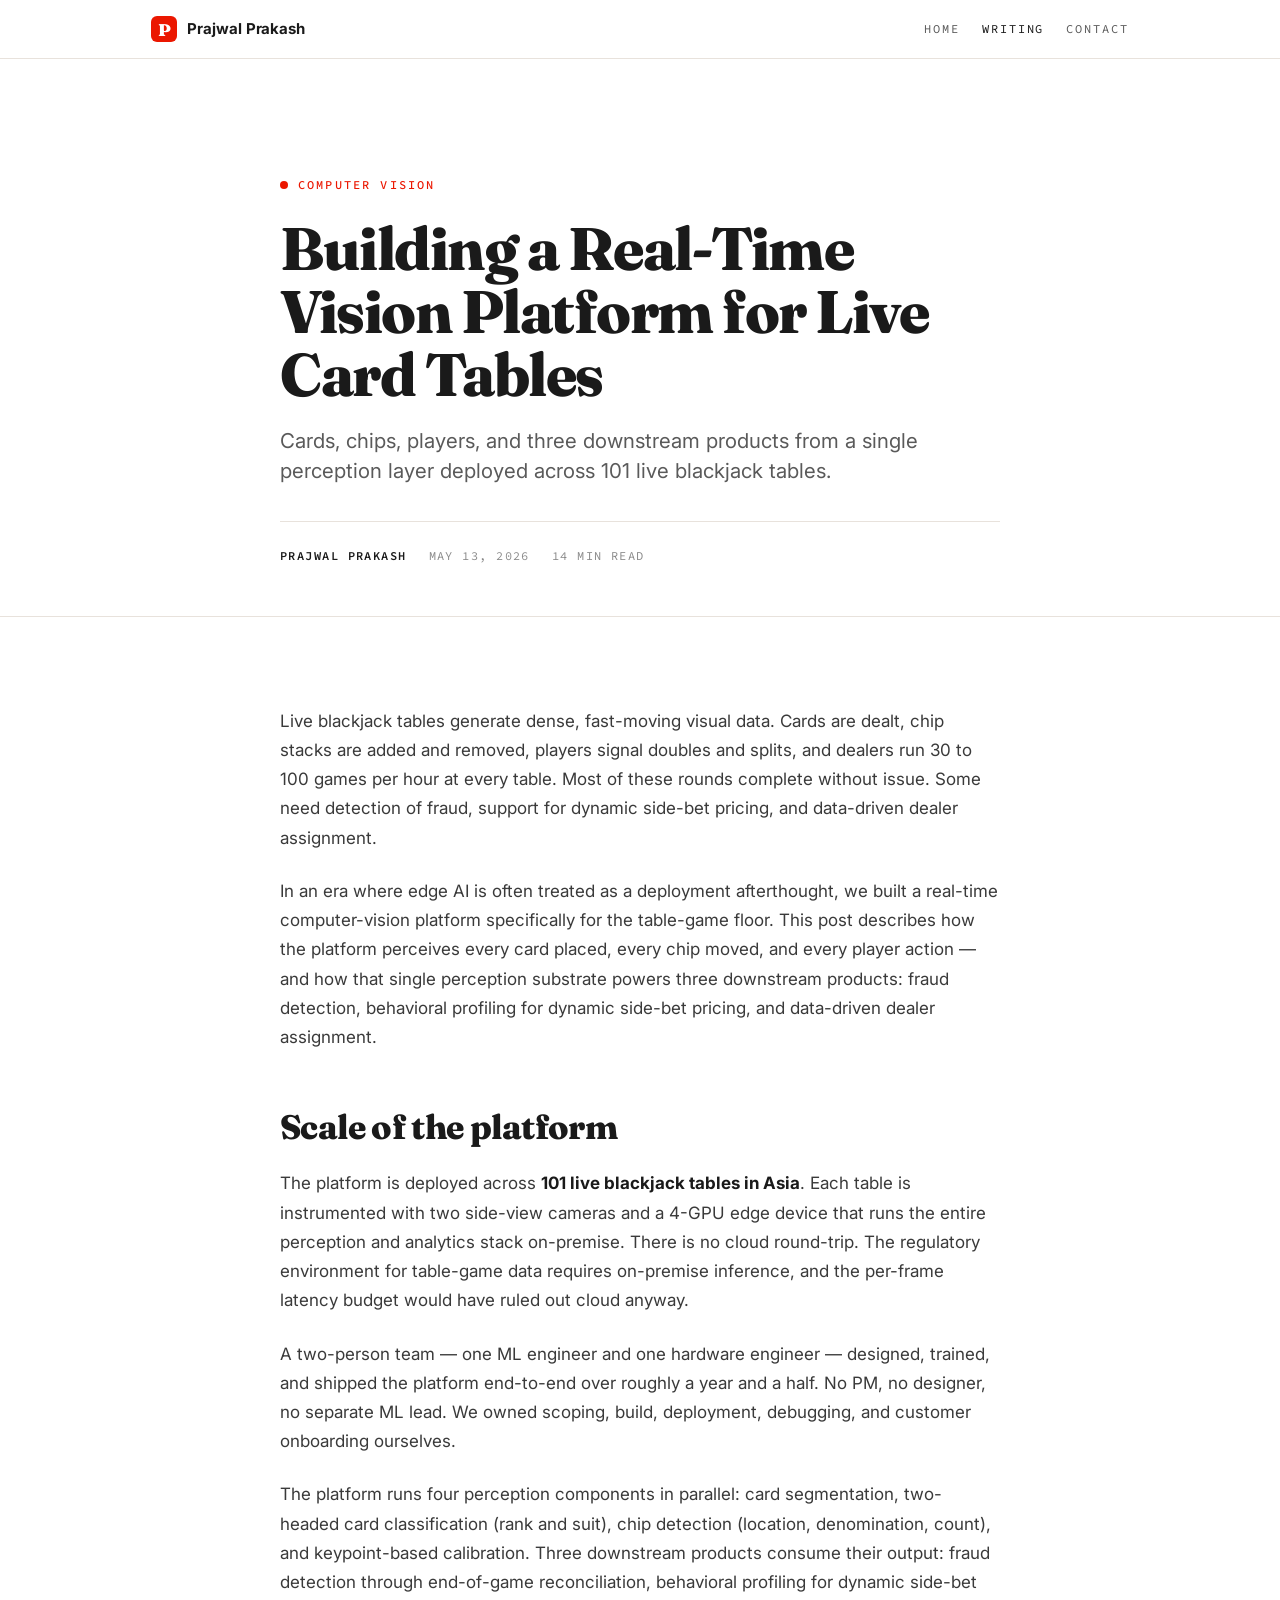
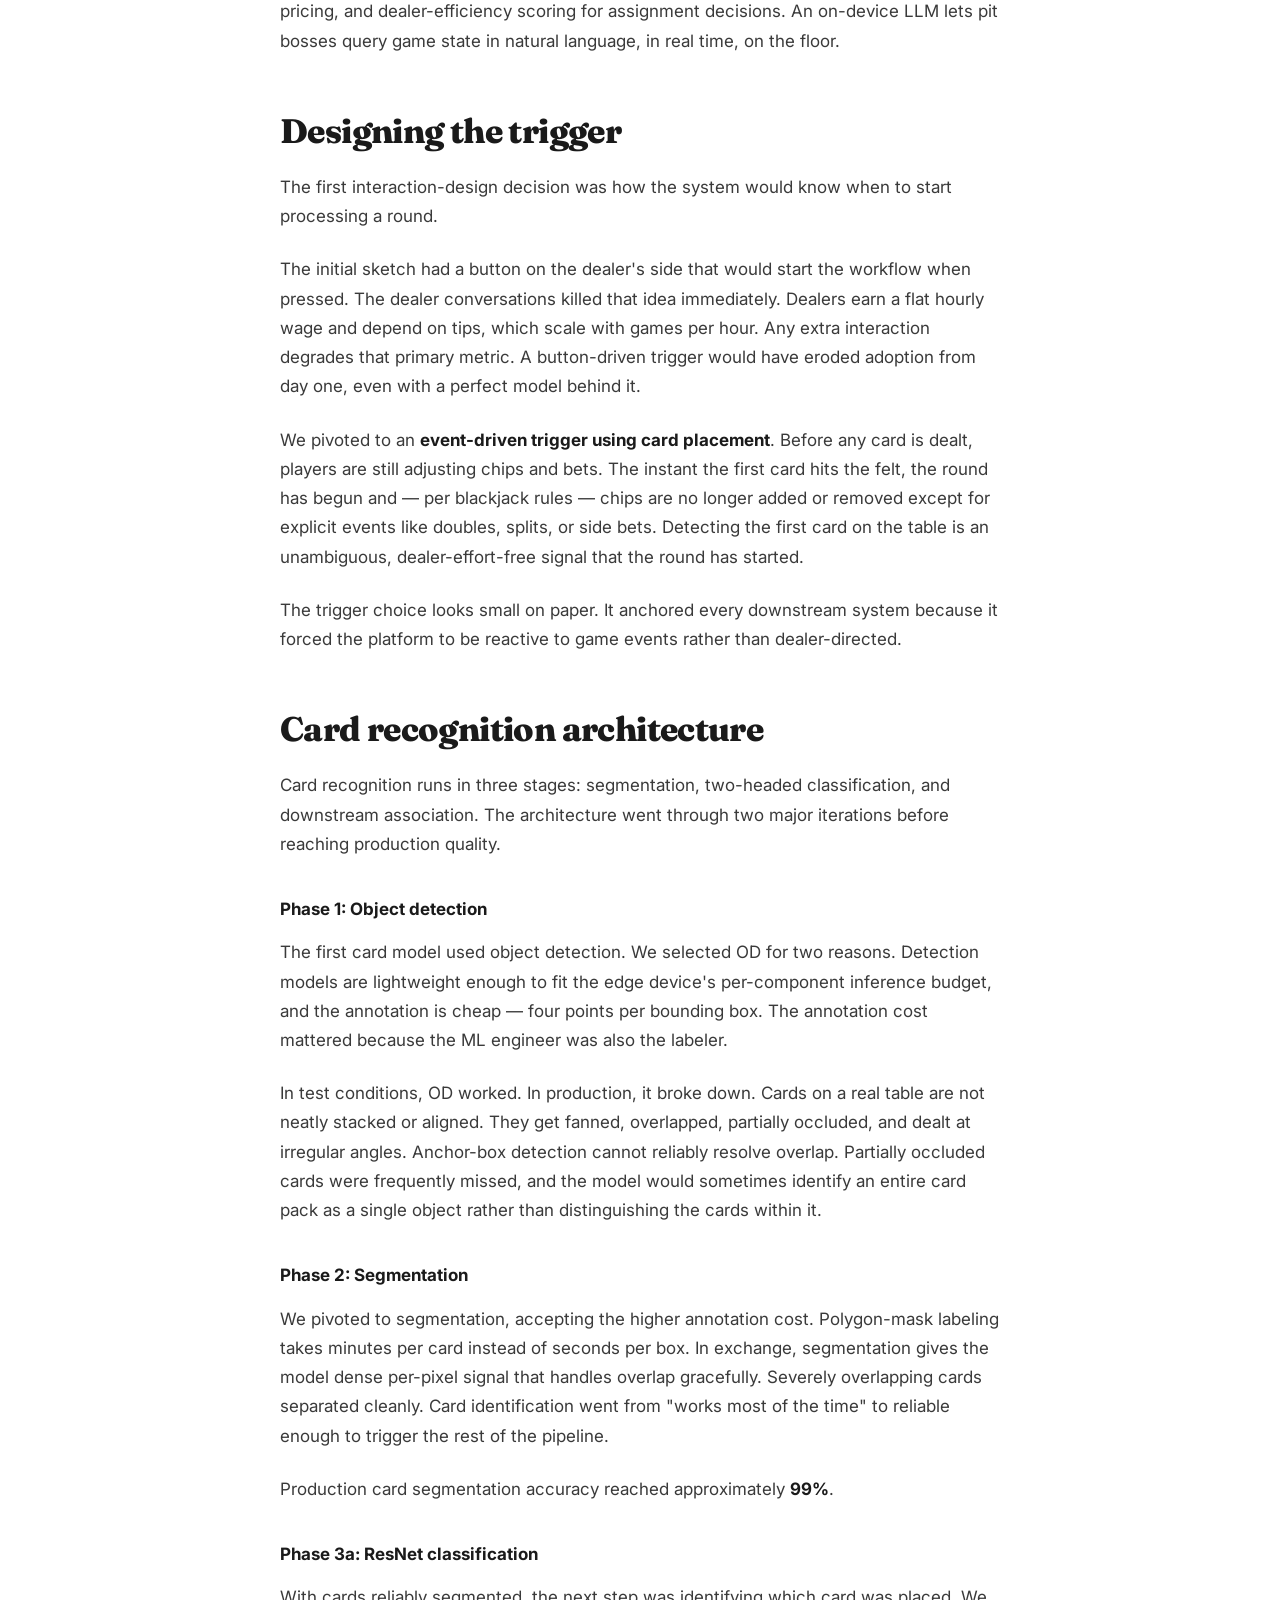
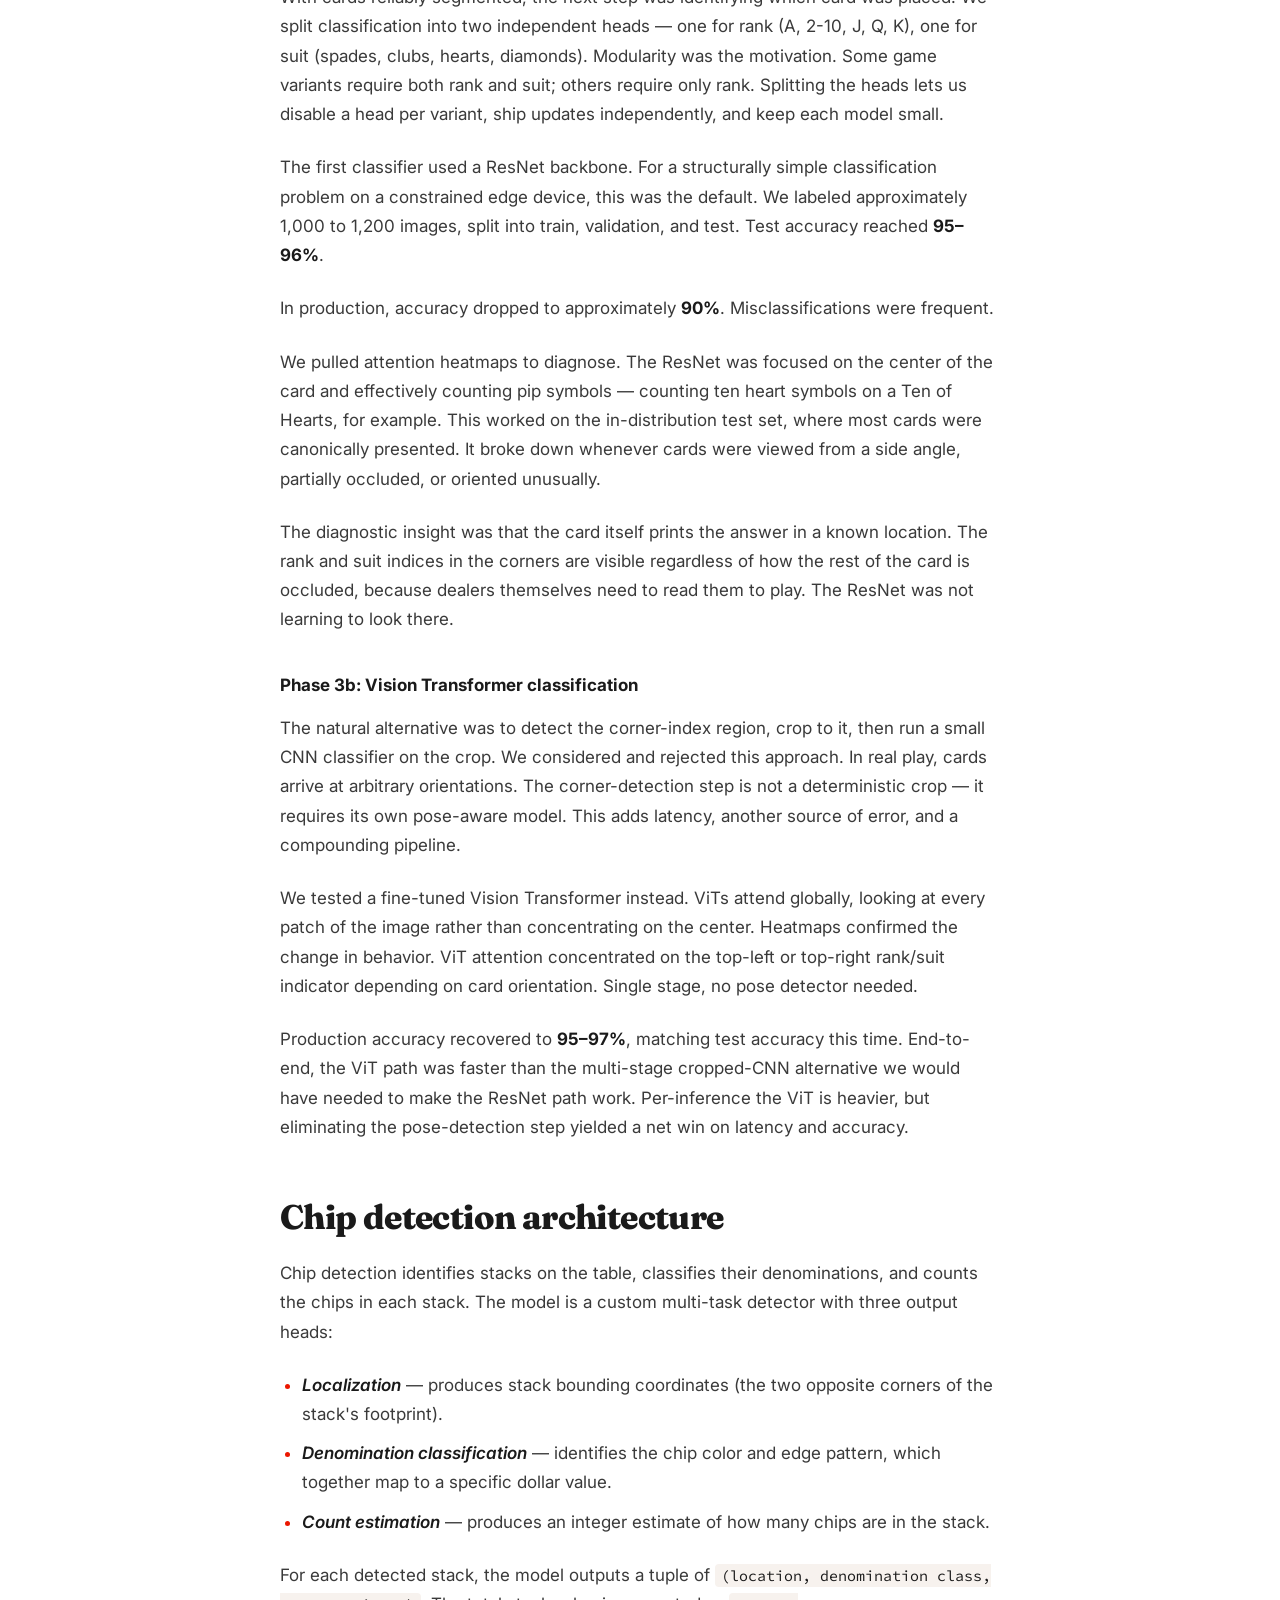
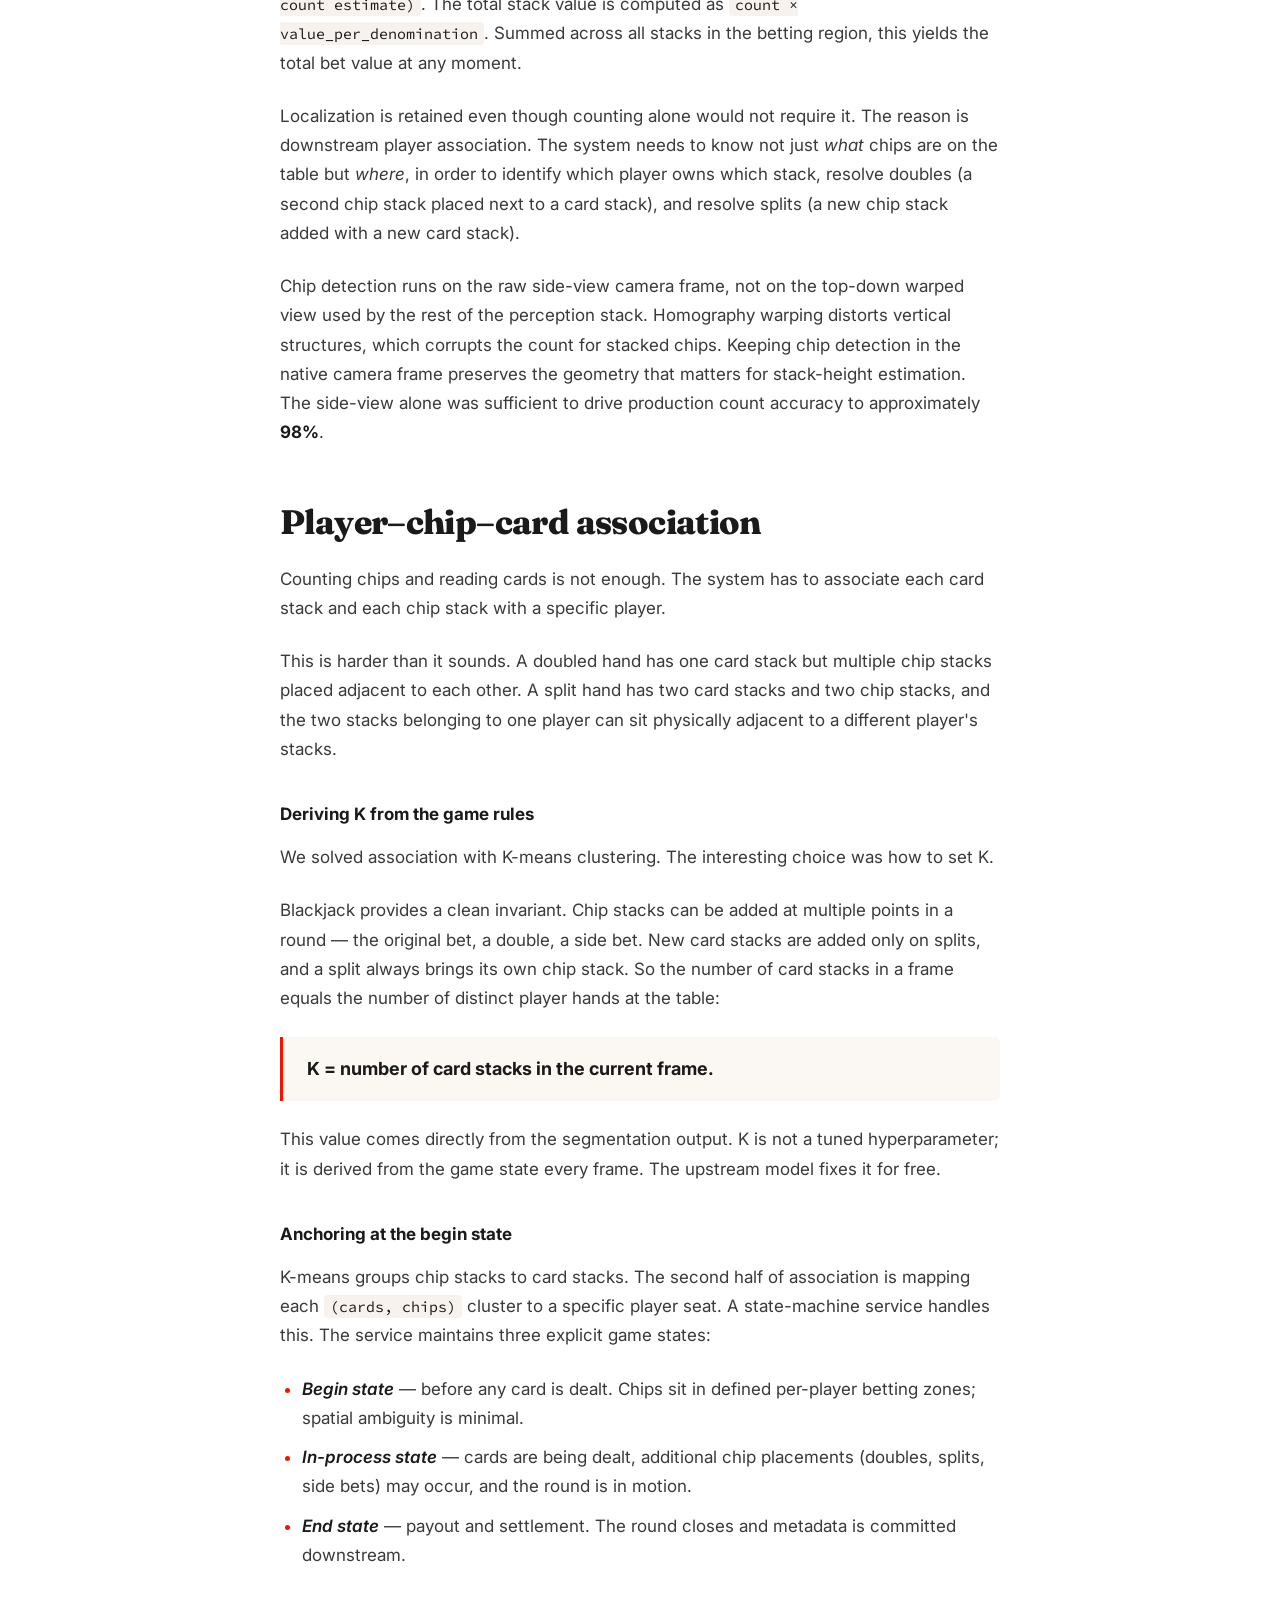
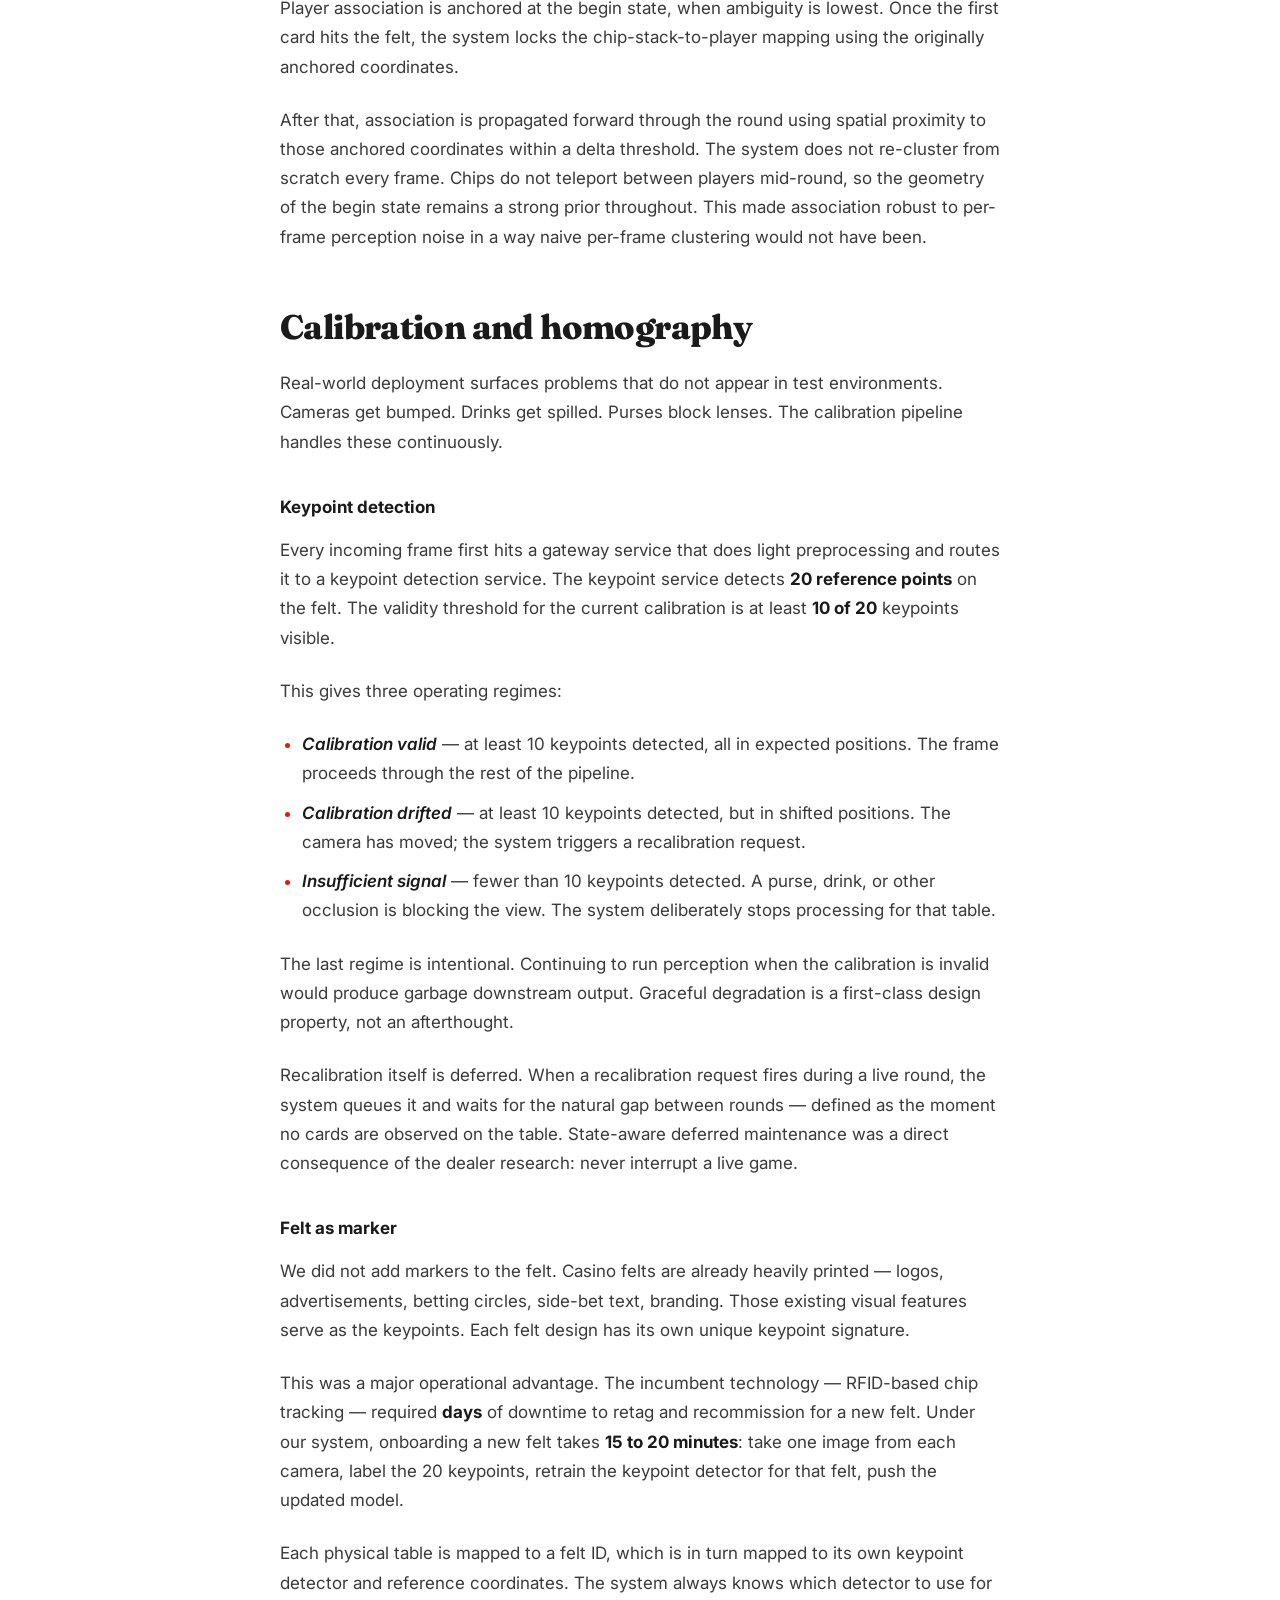
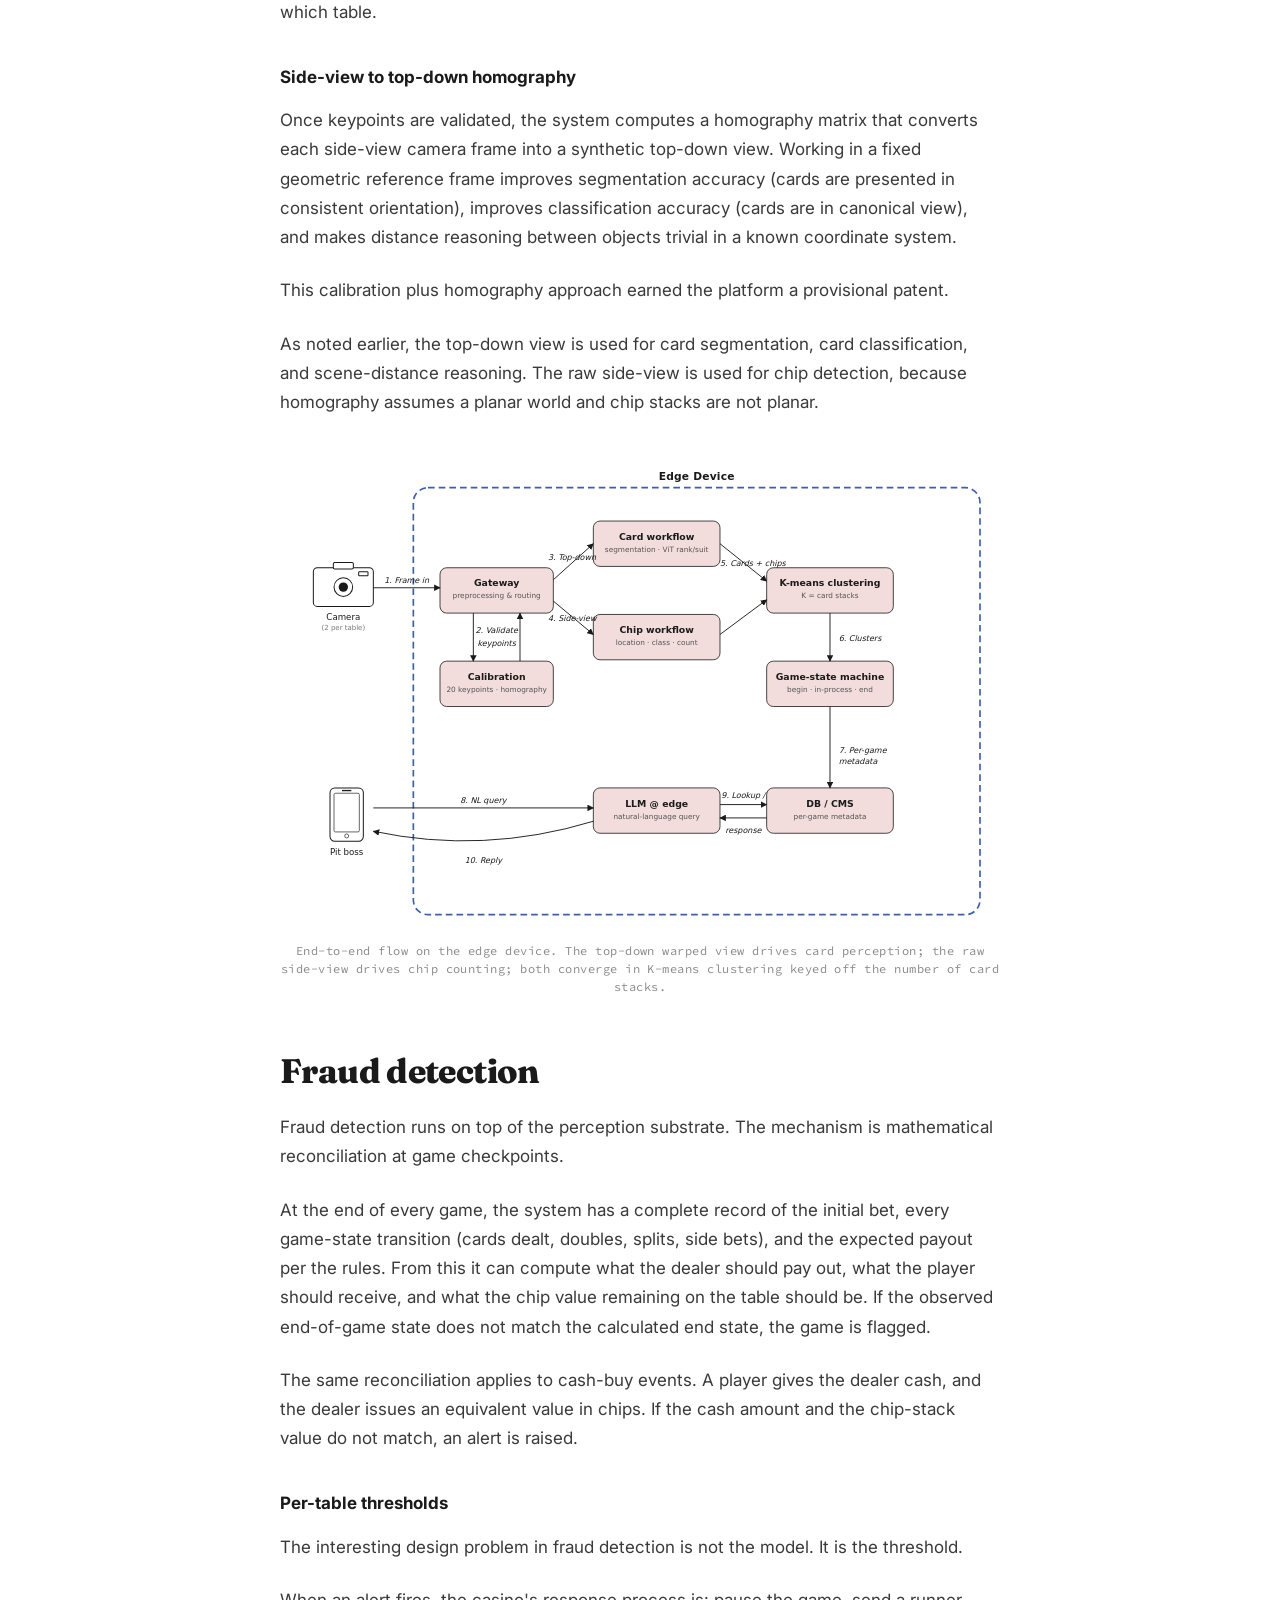
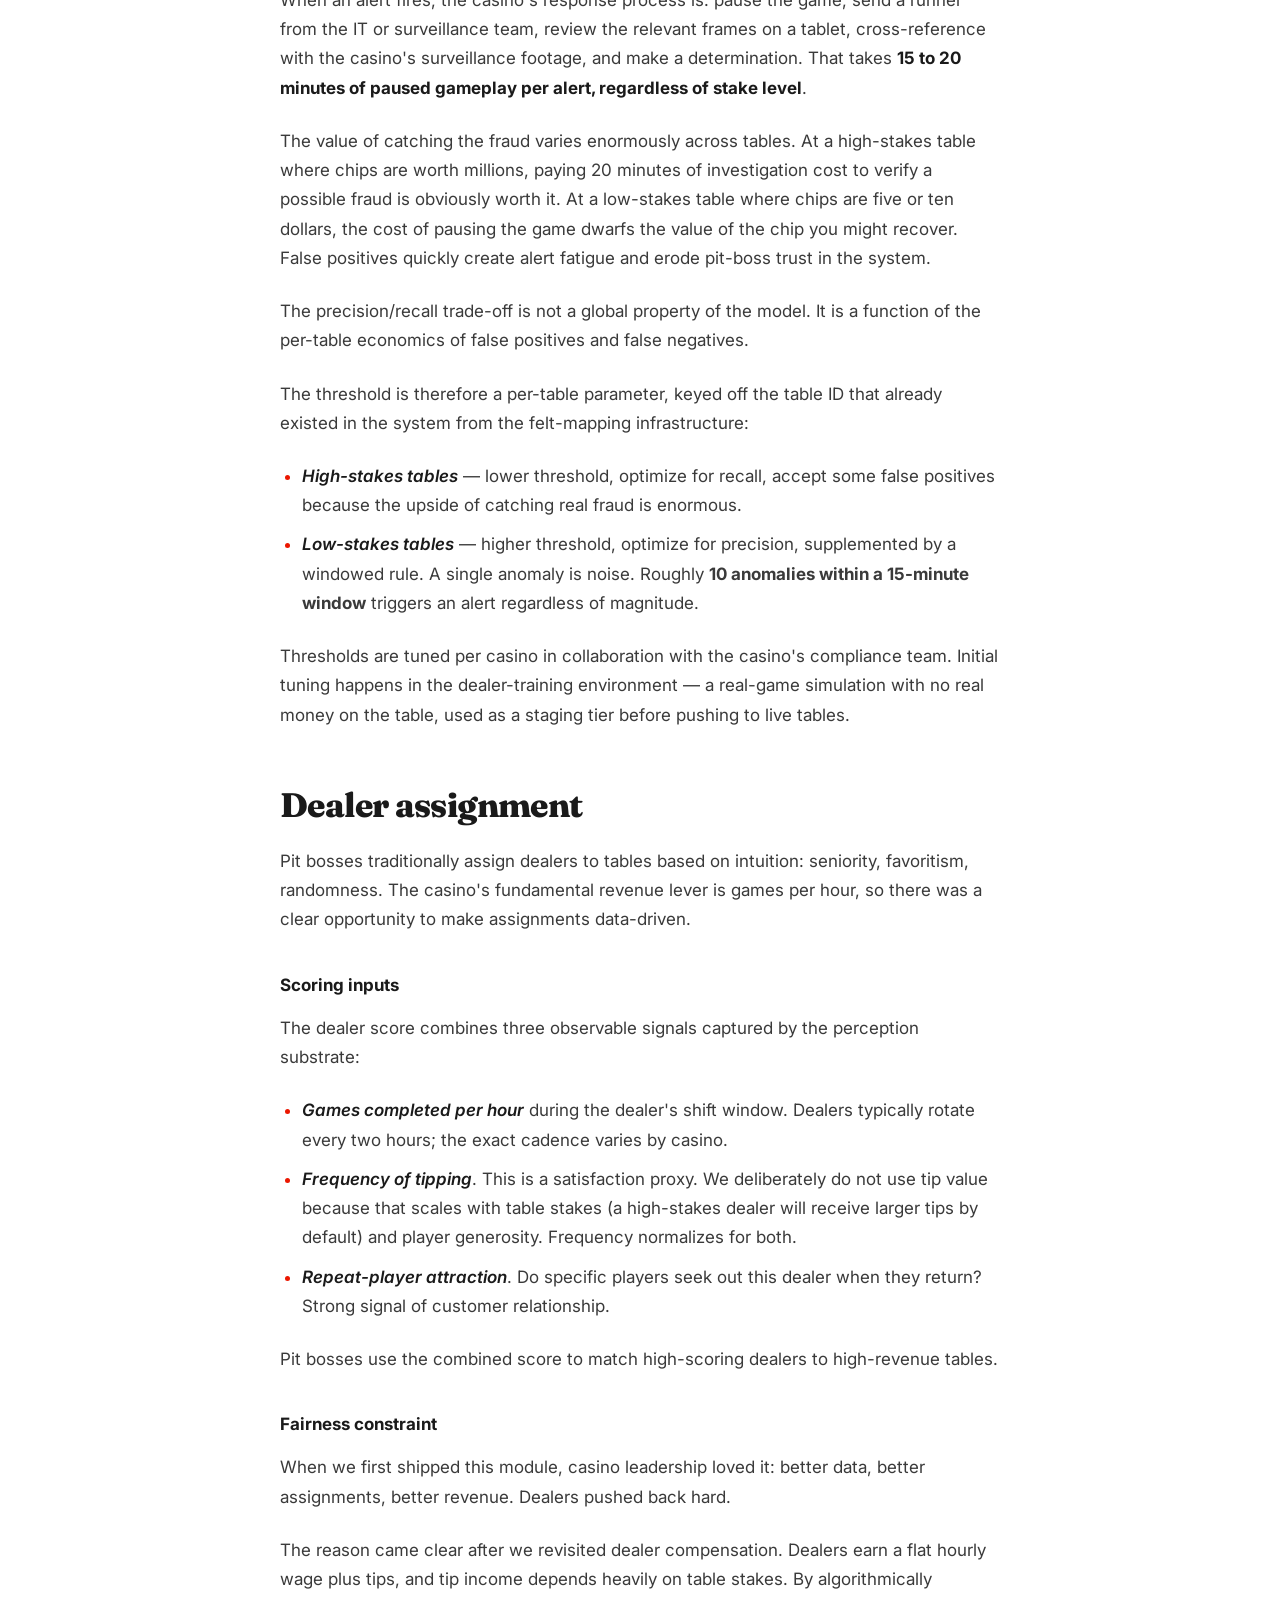
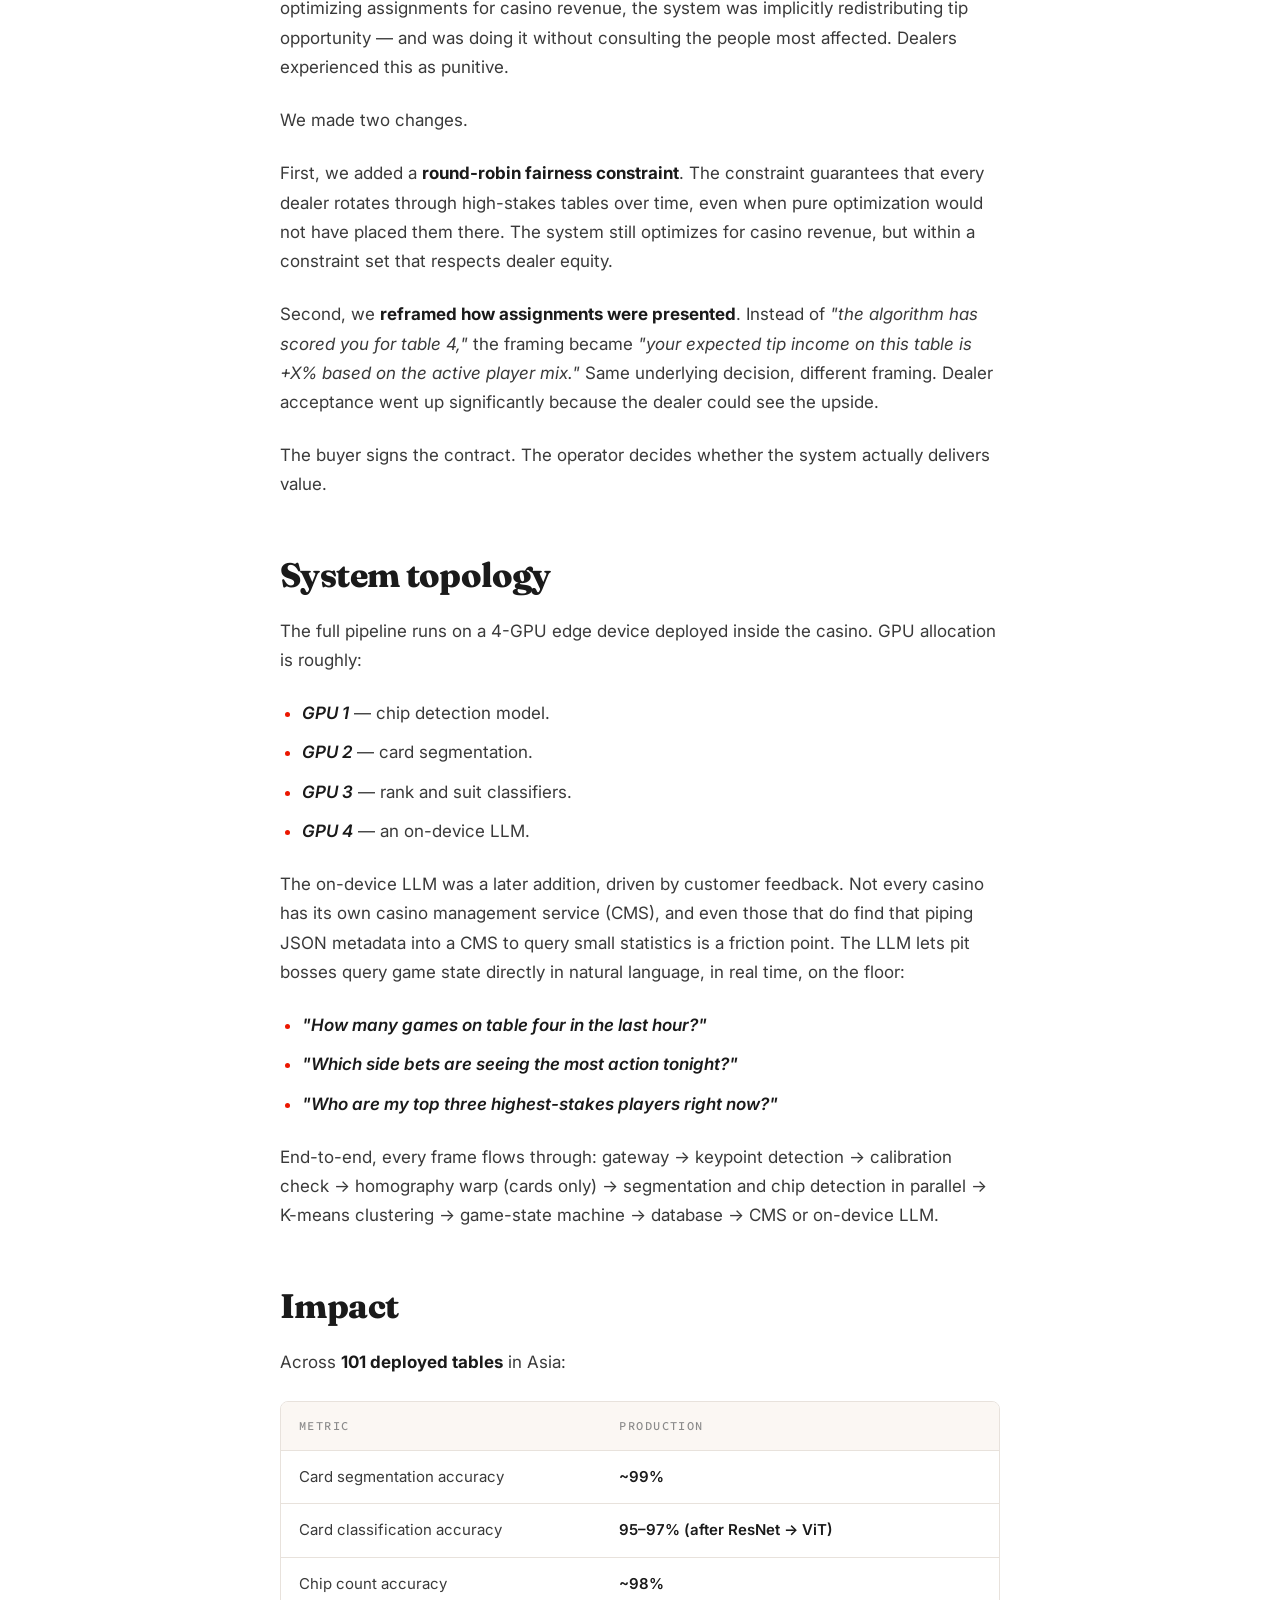
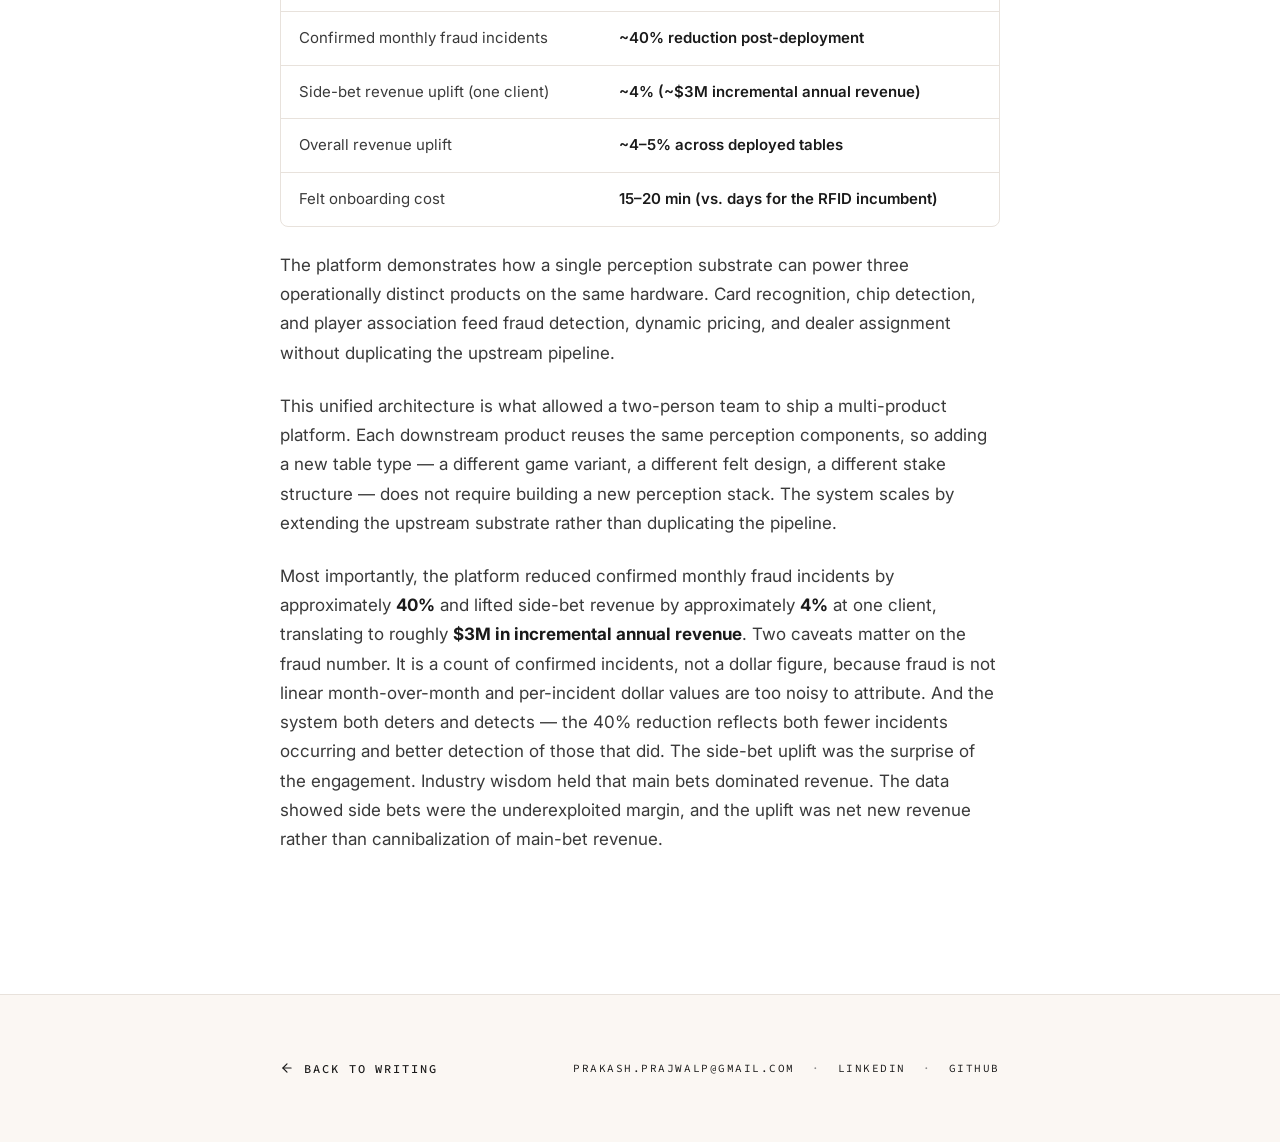
==== blog/casino-vision/index.html @ dbec2c72 "blog: add /blog/ section with first post on edge vision platform New /blog/ index listing page and f" ====
<!DOCTYPE html>
<html lang="en">
<head>
  <meta charset="UTF-8" />
  <meta name="viewport" content="width=device-width, initial-scale=1.0" />
  <title>Building a Real-Time Vision Platform for Live Card Tables — Prajwal Prakash</title>
  <meta name="description" content="Cards, chips, players, and three downstream products from a single perception layer deployed across 101 live blackjack tables." />

  <meta property="og:type" content="article" />
  <meta property="og:title" content="Building a Real-Time Vision Platform for Live Card Tables" />
  <meta property="og:description" content="Cards, chips, players, and three downstream products from a single perception layer deployed across 101 live blackjack tables." />

  <link rel="preconnect" href="https://fonts.googleapis.com" />
  <link rel="preconnect" href="https://fonts.gstatic.com" crossorigin />
  <link href="https://fonts.googleapis.com/css2?family=Fraunces:opsz,wght@9..144,400;9..144,700;9..144,800;9..144,900&family=Inter:wght@300;400;500;600;700;800&family=Source+Code+Pro:wght@500&display=swap" rel="stylesheet" />

  <link rel="stylesheet" href="../blog.css" />
  <link rel="icon" href="data:image/svg+xml,%3Csvg xmlns='http://www.w3.org/2000/svg' viewBox='0 0 100 100'%3E%3Crect width='100' height='100' rx='22' fill='%23EB1700'/%3E%3Ctext x='50' y='70' font-family='Georgia,serif' font-size='62' font-weight='900' text-anchor='middle' fill='white'%3EP%3C/text%3E%3C/svg%3E" />
</head>
<body>

  <header class="site-header">
    <div class="site-header-inner">
      <a class="site-mark" href="../../">
        <span class="site-mark-badge">P</span>
        <span>Prajwal Prakash</span>
      </a>
      <nav class="site-nav" aria-label="Primary">
        <a href="../../">Home</a>
        <a href="../" class="is-active">Writing</a>
        <a href="../../#contact">Contact</a>
      </nav>
    </div>
  </header>

  <article>

    <section class="post-hero">
      <div class="post-hero-inner">
        <p class="post-category">Computer Vision</p>
        <h1 class="post-title">Building a Real-Time Vision Platform for Live Card Tables</h1>
        <p class="post-dek">Cards, chips, players, and three downstream products from a single perception layer deployed across 101 live blackjack tables.</p>
        <div class="post-byline">
          <span class="byline-author">Prajwal Prakash</span>
          <span>May 13, 2026</span>
          <span>14 min read</span>
        </div>
      </div>
    </section>

    <section class="post-body">
      <div class="post-body-inner">

        <p>Live blackjack tables generate dense, fast-moving visual data. Cards are dealt, chip stacks are added and removed, players signal doubles and splits, and dealers run 30 to 100 games per hour at every table. Most of these rounds complete without issue. Some need detection of fraud, support for dynamic side-bet pricing, and data-driven dealer assignment.</p>

        <p>In an era where edge AI is often treated as a deployment afterthought, we built a real-time computer-vision platform specifically for the table-game floor. This post describes how the platform perceives every card placed, every chip moved, and every player action — and how that single perception substrate powers three downstream products: fraud detection, behavioral profiling for dynamic side-bet pricing, and data-driven dealer assignment.</p>

        <h2>Scale of the platform</h2>

        <p>The platform is deployed across <strong>101 live blackjack tables in Asia</strong>. Each table is instrumented with two side-view cameras and a 4-GPU edge device that runs the entire perception and analytics stack on-premise. There is no cloud round-trip. The regulatory environment for table-game data requires on-premise inference, and the per-frame latency budget would have ruled out cloud anyway.</p>

        <p>A two-person team — one ML engineer and one hardware engineer — designed, trained, and shipped the platform end-to-end over roughly a year and a half. No PM, no designer, no separate ML lead. We owned scoping, build, deployment, debugging, and customer onboarding ourselves.</p>

        <p>The platform runs four perception components in parallel: card segmentation, two-headed card classification (rank and suit), chip detection (location, denomination, count), and keypoint-based calibration. Three downstream products consume their output: fraud detection through end-of-game reconciliation, behavioral profiling for dynamic side-bet pricing, and dealer-efficiency scoring for assignment decisions. An on-device LLM lets pit bosses query game state in natural language, in real time, on the floor.</p>

        <h2>Designing the trigger</h2>

        <p>The first interaction-design decision was how the system would know when to start processing a round.</p>

        <p>The initial sketch had a button on the dealer's side that would start the workflow when pressed. The dealer conversations killed that idea immediately. Dealers earn a flat hourly wage and depend on tips, which scale with games per hour. Any extra interaction degrades that primary metric. A button-driven trigger would have eroded adoption from day one, even with a perfect model behind it.</p>

        <p>We pivoted to an <strong>event-driven trigger using card placement</strong>. Before any card is dealt, players are still adjusting chips and bets. The instant the first card hits the felt, the round has begun and — per blackjack rules — chips are no longer added or removed except for explicit events like doubles, splits, or side bets. Detecting the first card on the table is an unambiguous, dealer-effort-free signal that the round has started.</p>

        <p>The trigger choice looks small on paper. It anchored every downstream system because it forced the platform to be reactive to game events rather than dealer-directed.</p>

        <h2>Card recognition architecture</h2>

        <p>Card recognition runs in three stages: segmentation, two-headed classification, and downstream association. The architecture went through two major iterations before reaching production quality.</p>

        <p class="phase-h">Phase 1: Object detection</p>

        <p>The first card model used object detection. We selected OD for two reasons. Detection models are lightweight enough to fit the edge device's per-component inference budget, and the annotation is cheap — four points per bounding box. The annotation cost mattered because the ML engineer was also the labeler.</p>

        <p>In test conditions, OD worked. In production, it broke down. Cards on a real table are not neatly stacked or aligned. They get fanned, overlapped, partially occluded, and dealt at irregular angles. Anchor-box detection cannot reliably resolve overlap. Partially occluded cards were frequently missed, and the model would sometimes identify an entire card pack as a single object rather than distinguishing the cards within it.</p>

        <p class="phase-h">Phase 2: Segmentation</p>

        <p>We pivoted to segmentation, accepting the higher annotation cost. Polygon-mask labeling takes minutes per card instead of seconds per box. In exchange, segmentation gives the model dense per-pixel signal that handles overlap gracefully. Severely overlapping cards separated cleanly. Card identification went from "works most of the time" to reliable enough to trigger the rest of the pipeline.</p>

        <p>Production card segmentation accuracy reached approximately <strong>99%</strong>.</p>

        <p class="phase-h">Phase 3a: ResNet classification</p>

        <p>With cards reliably segmented, the next step was identifying which card was placed. We split classification into two independent heads — one for rank (A, 2-10, J, Q, K), one for suit (spades, clubs, hearts, diamonds). Modularity was the motivation. Some game variants require both rank and suit; others require only rank. Splitting the heads lets us disable a head per variant, ship updates independently, and keep each model small.</p>

        <p>The first classifier used a ResNet backbone. For a structurally simple classification problem on a constrained edge device, this was the default. We labeled approximately 1,000 to 1,200 images, split into train, validation, and test. Test accuracy reached <strong>95–96%</strong>.</p>

        <p>In production, accuracy dropped to approximately <strong>90%</strong>. Misclassifications were frequent.</p>

        <p>We pulled attention heatmaps to diagnose. The ResNet was focused on the center of the card and effectively counting pip symbols — counting ten heart symbols on a Ten of Hearts, for example. This worked on the in-distribution test set, where most cards were canonically presented. It broke down whenever cards were viewed from a side angle, partially occluded, or oriented unusually.</p>

        <p>The diagnostic insight was that the card itself prints the answer in a known location. The rank and suit indices in the corners are visible regardless of how the rest of the card is occluded, because dealers themselves need to read them to play. The ResNet was not learning to look there.</p>

        <p class="phase-h">Phase 3b: Vision Transformer classification</p>

        <p>The natural alternative was to detect the corner-index region, crop to it, then run a small CNN classifier on the crop. We considered and rejected this approach. In real play, cards arrive at arbitrary orientations. The corner-detection step is not a deterministic crop — it requires its own pose-aware model. This adds latency, another source of error, and a compounding pipeline.</p>

        <p>We tested a fine-tuned Vision Transformer instead. ViTs attend globally, looking at every patch of the image rather than concentrating on the center. Heatmaps confirmed the change in behavior. ViT attention concentrated on the top-left or top-right rank/suit indicator depending on card orientation. Single stage, no pose detector needed.</p>

        <p>Production accuracy recovered to <strong>95–97%</strong>, matching test accuracy this time. End-to-end, the ViT path was faster than the multi-stage cropped-CNN alternative we would have needed to make the ResNet path work. Per-inference the ViT is heavier, but eliminating the pose-detection step yielded a net win on latency and accuracy.</p>

        <h2>Chip detection architecture</h2>

        <p>Chip detection identifies stacks on the table, classifies their denominations, and counts the chips in each stack. The model is a custom multi-task detector with three output heads:</p>

        <ul>
          <li><em>Localization</em> — produces stack bounding coordinates (the two opposite corners of the stack's footprint).</li>
          <li><em>Denomination classification</em> — identifies the chip color and edge pattern, which together map to a specific dollar value.</li>
          <li><em>Count estimation</em> — produces an integer estimate of how many chips are in the stack.</li>
        </ul>

        <p>For each detected stack, the model outputs a tuple of <code>(location, denomination class, count estimate)</code>. The total stack value is computed as <code>count × value_per_denomination</code>. Summed across all stacks in the betting region, this yields the total bet value at any moment.</p>

        <p>Localization is retained even though counting alone would not require it. The reason is downstream player association. The system needs to know not just <em>what</em> chips are on the table but <em>where</em>, in order to identify which player owns which stack, resolve doubles (a second chip stack placed next to a card stack), and resolve splits (a new chip stack added with a new card stack).</p>

        <p>Chip detection runs on the raw side-view camera frame, not on the top-down warped view used by the rest of the perception stack. Homography warping distorts vertical structures, which corrupts the count for stacked chips. Keeping chip detection in the native camera frame preserves the geometry that matters for stack-height estimation. The side-view alone was sufficient to drive production count accuracy to approximately <strong>98%</strong>.</p>

        <h2>Player–chip–card association</h2>

        <p>Counting chips and reading cards is not enough. The system has to associate each card stack and each chip stack with a specific player.</p>

        <p>This is harder than it sounds. A doubled hand has one card stack but multiple chip stacks placed adjacent to each other. A split hand has two card stacks and two chip stacks, and the two stacks belonging to one player can sit physically adjacent to a different player's stacks.</p>

        <p class="phase-h">Deriving K from the game rules</p>

        <p>We solved association with K-means clustering. The interesting choice was how to set K.</p>

        <p>Blackjack provides a clean invariant. Chip stacks can be added at multiple points in a round — the original bet, a double, a side bet. New card stacks are added only on splits, and a split always brings its own chip stack. So the number of card stacks in a frame equals the number of distinct player hands at the table:</p>

        <blockquote><strong>K = number of card stacks in the current frame.</strong></blockquote>

        <p>This value comes directly from the segmentation output. K is not a tuned hyperparameter; it is derived from the game state every frame. The upstream model fixes it for free.</p>

        <p class="phase-h">Anchoring at the begin state</p>

        <p>K-means groups chip stacks to card stacks. The second half of association is mapping each <code>(cards, chips)</code> cluster to a specific player seat. A state-machine service handles this. The service maintains three explicit game states:</p>

        <ul>
          <li><em>Begin state</em> — before any card is dealt. Chips sit in defined per-player betting zones; spatial ambiguity is minimal.</li>
          <li><em>In-process state</em> — cards are being dealt, additional chip placements (doubles, splits, side bets) may occur, and the round is in motion.</li>
          <li><em>End state</em> — payout and settlement. The round closes and metadata is committed downstream.</li>
        </ul>

        <p>Player association is anchored at the begin state, when ambiguity is lowest. Once the first card hits the felt, the system locks the chip-stack-to-player mapping using the originally anchored coordinates.</p>

        <p>After that, association is propagated forward through the round using spatial proximity to those anchored coordinates within a delta threshold. The system does not re-cluster from scratch every frame. Chips do not teleport between players mid-round, so the geometry of the begin state remains a strong prior throughout. This made association robust to per-frame perception noise in a way naive per-frame clustering would not have been.</p>

        <h2>Calibration and homography</h2>

        <p>Real-world deployment surfaces problems that do not appear in test environments. Cameras get bumped. Drinks get spilled. Purses block lenses. The calibration pipeline handles these continuously.</p>

        <p class="phase-h">Keypoint detection</p>

        <p>Every incoming frame first hits a gateway service that does light preprocessing and routes it to a keypoint detection service. The keypoint service detects <strong>20 reference points</strong> on the felt. The validity threshold for the current calibration is at least <strong>10 of 20</strong> keypoints visible.</p>

        <p>This gives three operating regimes:</p>

        <ul>
          <li><em>Calibration valid</em> — at least 10 keypoints detected, all in expected positions. The frame proceeds through the rest of the pipeline.</li>
          <li><em>Calibration drifted</em> — at least 10 keypoints detected, but in shifted positions. The camera has moved; the system triggers a recalibration request.</li>
          <li><em>Insufficient signal</em> — fewer than 10 keypoints detected. A purse, drink, or other occlusion is blocking the view. The system deliberately stops processing for that table.</li>
        </ul>

        <p>The last regime is intentional. Continuing to run perception when the calibration is invalid would produce garbage downstream output. Graceful degradation is a first-class design property, not an afterthought.</p>

        <p>Recalibration itself is deferred. When a recalibration request fires during a live round, the system queues it and waits for the natural gap between rounds — defined as the moment no cards are observed on the table. State-aware deferred maintenance was a direct consequence of the dealer research: never interrupt a live game.</p>

        <p class="phase-h">Felt as marker</p>

        <p>We did not add markers to the felt. Casino felts are already heavily printed — logos, advertisements, betting circles, side-bet text, branding. Those existing visual features serve as the keypoints. Each felt design has its own unique keypoint signature.</p>

        <p>This was a major operational advantage. The incumbent technology — RFID-based chip tracking — required <strong>days</strong> of downtime to retag and recommission for a new felt. Under our system, onboarding a new felt takes <strong>15 to 20 minutes</strong>: take one image from each camera, label the 20 keypoints, retrain the keypoint detector for that felt, push the updated model.</p>

        <p>Each physical table is mapped to a felt ID, which is in turn mapped to its own keypoint detector and reference coordinates. The system always knows which detector to use for which table.</p>

        <p class="phase-h">Side-view to top-down homography</p>

        <p>Once keypoints are validated, the system computes a homography matrix that converts each side-view camera frame into a synthetic top-down view. Working in a fixed geometric reference frame improves segmentation accuracy (cards are presented in consistent orientation), improves classification accuracy (cards are in canonical view), and makes distance reasoning between objects trivial in a known coordinate system.</p>

        <p>This calibration plus homography approach earned the platform a provisional patent.</p>

        <p>As noted earlier, the top-down view is used for card segmentation, card classification, and scene-distance reasoning. The raw side-view is used for chip detection, because homography assumes a planar world and chip stacks are not planar.</p>

        <figure class="diagram">
          <img src="assets/pipeline-diagram.svg" alt="Block diagram of the edge perception pipeline. Camera frames enter a Gateway service. Gateway validates keypoints via a Calibration component, then routes warped top-down frames to a Card workflow (segmentation + ViT rank/suit) and raw side-view frames to a Chip workflow (location, class, count). Both workflows feed K-means clustering keyed on the card-stack count, which feeds a game-state machine with begin/in-process/end states, which commits per-game metadata to a DB or CMS. A separate flow lets a Pit boss send natural-language queries to an on-device LLM that looks up the DB and replies." />
          <figcaption>End-to-end flow on the edge device. The top-down warped view drives card perception; the raw side-view drives chip counting; both converge in K-means clustering keyed off the number of card stacks.</figcaption>
        </figure>

        <h2>Fraud detection</h2>

        <p>Fraud detection runs on top of the perception substrate. The mechanism is mathematical reconciliation at game checkpoints.</p>

        <p>At the end of every game, the system has a complete record of the initial bet, every game-state transition (cards dealt, doubles, splits, side bets), and the expected payout per the rules. From this it can compute what the dealer should pay out, what the player should receive, and what the chip value remaining on the table should be. If the observed end-of-game state does not match the calculated end state, the game is flagged.</p>

        <p>The same reconciliation applies to cash-buy events. A player gives the dealer cash, and the dealer issues an equivalent value in chips. If the cash amount and the chip-stack value do not match, an alert is raised.</p>

        <p class="phase-h">Per-table thresholds</p>

        <p>The interesting design problem in fraud detection is not the model. It is the threshold.</p>

        <p>When an alert fires, the casino's response process is: pause the game, send a runner from the IT or surveillance team, review the relevant frames on a tablet, cross-reference with the casino's surveillance footage, and make a determination. That takes <strong>15 to 20 minutes of paused gameplay per alert, regardless of stake level</strong>.</p>

        <p>The value of catching the fraud varies enormously across tables. At a high-stakes table where chips are worth millions, paying 20 minutes of investigation cost to verify a possible fraud is obviously worth it. At a low-stakes table where chips are five or ten dollars, the cost of pausing the game dwarfs the value of the chip you might recover. False positives quickly create alert fatigue and erode pit-boss trust in the system.</p>

        <p>The precision/recall trade-off is not a global property of the model. It is a function of the per-table economics of false positives and false negatives.</p>

        <p>The threshold is therefore a per-table parameter, keyed off the table ID that already existed in the system from the felt-mapping infrastructure:</p>

        <ul>
          <li><em>High-stakes tables</em> — lower threshold, optimize for recall, accept some false positives because the upside of catching real fraud is enormous.</li>
          <li><em>Low-stakes tables</em> — higher threshold, optimize for precision, supplemented by a windowed rule. A single anomaly is noise. Roughly <strong>10 anomalies within a 15-minute window</strong> triggers an alert regardless of magnitude.</li>
        </ul>

        <p>Thresholds are tuned per casino in collaboration with the casino's compliance team. Initial tuning happens in the dealer-training environment — a real-game simulation with no real money on the table, used as a staging tier before pushing to live tables.</p>

        <h2>Dealer assignment</h2>

        <p>Pit bosses traditionally assign dealers to tables based on intuition: seniority, favoritism, randomness. The casino's fundamental revenue lever is games per hour, so there was a clear opportunity to make assignments data-driven.</p>

        <p class="phase-h">Scoring inputs</p>

        <p>The dealer score combines three observable signals captured by the perception substrate:</p>

        <ul>
          <li><em>Games completed per hour</em> during the dealer's shift window. Dealers typically rotate every two hours; the exact cadence varies by casino.</li>
          <li><em>Frequency of tipping</em>. This is a satisfaction proxy. We deliberately do not use tip value because that scales with table stakes (a high-stakes dealer will receive larger tips by default) and player generosity. Frequency normalizes for both.</li>
          <li><em>Repeat-player attraction</em>. Do specific players seek out this dealer when they return? Strong signal of customer relationship.</li>
        </ul>

        <p>Pit bosses use the combined score to match high-scoring dealers to high-revenue tables.</p>

        <p class="phase-h">Fairness constraint</p>

        <p>When we first shipped this module, casino leadership loved it: better data, better assignments, better revenue. Dealers pushed back hard.</p>

        <p>The reason came clear after we revisited dealer compensation. Dealers earn a flat hourly wage plus tips, and tip income depends heavily on table stakes. By algorithmically optimizing assignments for casino revenue, the system was implicitly redistributing tip opportunity — and was doing it without consulting the people most affected. Dealers experienced this as punitive.</p>

        <p>We made two changes.</p>

        <p>First, we added a <strong>round-robin fairness constraint</strong>. The constraint guarantees that every dealer rotates through high-stakes tables over time, even when pure optimization would not have placed them there. The system still optimizes for casino revenue, but within a constraint set that respects dealer equity.</p>

        <p>Second, we <strong>reframed how assignments were presented</strong>. Instead of <em>"the algorithm has scored you for table 4,"</em> the framing became <em>"your expected tip income on this table is +X% based on the active player mix."</em> Same underlying decision, different framing. Dealer acceptance went up significantly because the dealer could see the upside.</p>

        <p>The buyer signs the contract. The operator decides whether the system actually delivers value.</p>

        <h2>System topology</h2>

        <p>The full pipeline runs on a 4-GPU edge device deployed inside the casino. GPU allocation is roughly:</p>

        <ul>
          <li><em>GPU 1</em> — chip detection model.</li>
          <li><em>GPU 2</em> — card segmentation.</li>
          <li><em>GPU 3</em> — rank and suit classifiers.</li>
          <li><em>GPU 4</em> — an on-device LLM.</li>
        </ul>

        <p>The on-device LLM was a later addition, driven by customer feedback. Not every casino has its own casino management service (CMS), and even those that do find that piping JSON metadata into a CMS to query small statistics is a friction point. The LLM lets pit bosses query game state directly in natural language, in real time, on the floor:</p>

        <ul>
          <li><em>"How many games on table four in the last hour?"</em></li>
          <li><em>"Which side bets are seeing the most action tonight?"</em></li>
          <li><em>"Who are my top three highest-stakes players right now?"</em></li>
        </ul>

        <p>End-to-end, every frame flows through: gateway → keypoint detection → calibration check → homography warp (cards only) → segmentation and chip detection in parallel → K-means clustering → game-state machine → database → CMS or on-device LLM.</p>

        <h2>Impact</h2>

        <p>Across <strong>101 deployed tables</strong> in Asia:</p>

        <div class="post-table-wrap">
          <table>
            <thead>
              <tr><th>Metric</th><th>Production</th></tr>
            </thead>
            <tbody>
              <tr><td>Card segmentation accuracy</td><td>~99%</td></tr>
              <tr><td>Card classification accuracy</td><td>95–97% (after ResNet → ViT)</td></tr>
              <tr><td>Chip count accuracy</td><td>~98%</td></tr>
              <tr><td>Confirmed monthly fraud incidents</td><td>~40% reduction post-deployment</td></tr>
              <tr><td>Side-bet revenue uplift (one client)</td><td>~4% (~$3M incremental annual revenue)</td></tr>
              <tr><td>Overall revenue uplift</td><td>~4–5% across deployed tables</td></tr>
              <tr><td>Felt onboarding cost</td><td>15–20 min (vs. days for the RFID incumbent)</td></tr>
            </tbody>
          </table>
        </div>

        <p>The platform demonstrates how a single perception substrate can power three operationally distinct products on the same hardware. Card recognition, chip detection, and player association feed fraud detection, dynamic pricing, and dealer assignment without duplicating the upstream pipeline.</p>

        <p>This unified architecture is what allowed a two-person team to ship a multi-product platform. Each downstream product reuses the same perception components, so adding a new table type — a different game variant, a different felt design, a different stake structure — does not require building a new perception stack. The system scales by extending the upstream substrate rather than duplicating the pipeline.</p>

        <p>Most importantly, the platform reduced confirmed monthly fraud incidents by approximately <strong>40%</strong> and lifted side-bet revenue by approximately <strong>4%</strong> at one client, translating to roughly <strong>$3M in incremental annual revenue</strong>. Two caveats matter on the fraud number. It is a count of confirmed incidents, not a dollar figure, because fraud is not linear month-over-month and per-incident dollar values are too noisy to attribute. And the system both deters and detects — the 40% reduction reflects both fewer incidents occurring and better detection of those that did. The side-bet uplift was the surprise of the engagement. Industry wisdom held that main bets dominated revenue. The data showed side bets were the underexploited margin, and the uplift was net new revenue rather than cannibalization of main-bet revenue.</p>

      </div>
    </section>

  </article>

  <footer class="post-footer">
    <div class="post-footer-inner">
      <a class="post-footer-back" href="../">
        <svg viewBox="0 0 24 24" fill="none" stroke="currentColor" stroke-width="2" stroke-linecap="round" stroke-linejoin="round"><line x1="19" y1="12" x2="5" y2="12"/><polyline points="12 19 5 12 12 5"/></svg>
        Back to Writing
      </a>
      <p class="post-footer-meta">
        <a href="mailto:prakash.prajwalp@gmail.com">prakash.prajwalp@gmail.com</a>
        &nbsp;·&nbsp;
        <a href="https://linkedin.com/in/prajwal-prakash7" target="_blank" rel="noopener">LinkedIn</a>
        &nbsp;·&nbsp;
        <a href="https://github.com/Prajje" target="_blank" rel="noopener">GitHub</a>
      </p>
    </div>
  </footer>

</body>
</html>
---- blog/blog.css ----
/* =========================================================
   hello-doordash blog — typography, layout, post styles
   Modeled after DoorDash engineering blog: white background,
   tight serif-free headings, generous reading column,
   pink rounded component diagrams.
   ========================================================= */

:root {
  --dd-red:        #EB1700;
  --dd-red-bright: #FF3008;
  --dd-red-deep:   #B01000;
  --ink:           #1A1A1A;
  --ink-soft:      #3A3A3A;
  --ink-mid:       #5A5A5A;
  --ink-faint:     #8A8A8A;
  --cream:         #F7F2EE;
  --cream-soft:    #FBF7F3;
  --white:         #FFFFFF;
  --rule:          #E8E2DC;
  --rule-soft:     #F0EBE5;
  --diagram-pink:  #F2DCDC;
  --diagram-blue:  #3D5FA9;

  --font-sans:  'Inter', system-ui, -apple-system, 'Segoe UI', sans-serif;
  --font-serif: 'Fraunces', Georgia, 'Times New Roman', serif;
  --font-mono:  'Source Code Pro', ui-monospace, Menlo, monospace;

  --reading-max: 720px;
  --wide-max:    1080px;
  --pad-x: clamp(20px, 4vw, 56px);
}

*, *::before, *::after { box-sizing: border-box; margin: 0; padding: 0; }

html { scroll-behavior: smooth; -webkit-text-size-adjust: 100%; }

body {
  font-family: var(--font-sans);
  font-weight: 400;
  font-size: 17px;
  line-height: 1.65;
  color: var(--ink);
  background: var(--white);
  -webkit-font-smoothing: antialiased;
  text-rendering: optimizeLegibility;
}

img, svg, canvas { display: block; max-width: 100%; }

a { color: var(--dd-red); text-decoration: none; }
a:hover { color: var(--dd-red-bright); text-decoration: underline; text-underline-offset: 3px; }

::selection { background: var(--dd-red); color: var(--white); }

/* =========================================================
   Site header — minimal nav for blog pages
   ========================================================= */

.site-header {
  position: sticky;
  top: 0;
  z-index: 10;
  background: rgba(255, 255, 255, 0.94);
  backdrop-filter: saturate(180%) blur(8px);
  -webkit-backdrop-filter: saturate(180%) blur(8px);
  border-bottom: 1px solid var(--rule);
}
.site-header-inner {
  max-width: var(--wide-max);
  margin: 0 auto;
  padding: 16px var(--pad-x);
  display: flex; align-items: center; justify-content: space-between;
  gap: 16px;
}
.site-mark {
  display: inline-flex; align-items: center; gap: 10px;
  font-weight: 700;
  color: var(--ink);
  font-size: 15px;
  letter-spacing: -0.005em;
}
.site-mark:hover { color: var(--ink); text-decoration: none; }
.site-mark-badge {
  display: inline-flex; align-items: center; justify-content: center;
  width: 26px; height: 26px;
  background: var(--dd-red); color: var(--white);
  font-family: var(--font-serif); font-weight: 900;
  font-size: 17px; line-height: 1;
  border-radius: 6px;
}
.site-nav {
  display: flex; gap: 22px; align-items: center;
  font-family: var(--font-mono);
  font-size: 12px;
  letter-spacing: 0.16em;
  text-transform: uppercase;
}
.site-nav a {
  color: var(--ink-mid);
}
.site-nav a:hover { color: var(--dd-red); text-decoration: none; }
.site-nav a.is-active { color: var(--ink); }

/* =========================================================
   Page wrappers
   ========================================================= */

.page-wide { max-width: var(--wide-max); margin: 0 auto; padding-inline: var(--pad-x); }
.page-reading { max-width: var(--reading-max); margin: 0 auto; padding-inline: var(--pad-x); }

/* =========================================================
   Blog index — listing page
   ========================================================= */

.blog-index-hero {
  padding: clamp(72px, 11vw, 140px) var(--pad-x) clamp(48px, 7vw, 84px);
  border-bottom: 1px solid var(--rule);
}
.blog-index-hero-inner { max-width: var(--wide-max); margin: 0 auto; }
.blog-index-eyebrow {
  display: inline-flex; align-items: center; gap: 10px;
  font-family: var(--font-mono); font-size: 12px; font-weight: 500;
  letter-spacing: 0.18em; text-transform: uppercase;
  color: var(--dd-red);
  margin-bottom: 18px;
}
.blog-index-eyebrow::before {
  content: ''; display: inline-block;
  width: 8px; height: 8px; border-radius: 50%; background: var(--dd-red);
}
.blog-index-title {
  font-family: var(--font-serif);
  font-weight: 800;
  font-size: clamp(40px, 6vw, 72px);
  line-height: 1.02;
  letter-spacing: -0.025em;
  color: var(--ink);
  margin-bottom: 18px;
  max-width: 18ch;
}
.blog-index-sub {
  font-size: clamp(17px, 1.5vw, 20px);
  line-height: 1.5;
  color: var(--ink-mid);
  max-width: 56ch;
}

.blog-filter-bar {
  max-width: var(--wide-max);
  margin: 0 auto;
  padding: 24px var(--pad-x);
  display: flex; flex-wrap: wrap; gap: 10px; align-items: center;
  border-bottom: 1px solid var(--rule);
}
.blog-filter-label {
  font-family: var(--font-mono);
  font-size: 11px;
  letter-spacing: 0.18em;
  text-transform: uppercase;
  color: var(--ink-faint);
  margin-right: 8px;
}
.blog-filter-chip {
  display: inline-flex; align-items: center;
  padding: 7px 14px;
  border: 1px solid var(--rule);
  border-radius: 999px;
  font-size: 13px;
  font-weight: 500;
  color: var(--ink-mid);
  background: var(--white);
  cursor: pointer;
  transition: border-color 0.18s, color 0.18s, background 0.18s;
}
.blog-filter-chip:hover { border-color: var(--ink); color: var(--ink); text-decoration: none; }
.blog-filter-chip.is-active {
  background: var(--ink);
  color: var(--white);
  border-color: var(--ink);
}

.blog-card-grid {
  max-width: var(--wide-max);
  margin: 0 auto;
  padding: clamp(40px, 6vw, 72px) var(--pad-x) clamp(60px, 8vw, 100px);
  display: grid;
  grid-template-columns: repeat(auto-fill, minmax(320px, 1fr));
  gap: 36px 28px;
}
.blog-card {
  display: flex; flex-direction: column;
  text-decoration: none; color: inherit;
  transition: transform 0.22s ease;
}
.blog-card:hover { color: inherit; text-decoration: none; transform: translateY(-3px); }
.blog-card-hero {
  width: 100%; aspect-ratio: 16 / 9;
  background: var(--cream);
  border-radius: 10px;
  overflow: hidden;
  display: flex; align-items: center; justify-content: center;
  margin-bottom: 18px;
  border: 1px solid var(--rule);
}
.blog-card-hero img,
.blog-card-hero svg { width: 100%; height: 100%; object-fit: cover; }
.blog-card-tag {
  display: inline-block;
  font-family: var(--font-mono);
  font-size: 11px;
  font-weight: 500;
  letter-spacing: 0.16em;
  text-transform: uppercase;
  color: var(--dd-red);
  margin-bottom: 10px;
}
.blog-card-title {
  font-family: var(--font-serif);
  font-weight: 700;
  font-size: 24px;
  line-height: 1.18;
  letter-spacing: -0.012em;
  color: var(--ink);
  margin-bottom: 10px;
}
.blog-card:hover .blog-card-title { color: var(--dd-red); }
.blog-card-dek {
  font-size: 15px;
  line-height: 1.5;
  color: var(--ink-mid);
  margin-bottom: 12px;
}
.blog-card-meta {
  display: flex; gap: 14px; align-items: center;
  font-family: var(--font-mono);
  font-size: 11px;
  letter-spacing: 0.12em;
  text-transform: uppercase;
  color: var(--ink-faint);
  margin-top: auto;
}
.blog-card-meta span + span { padding-left: 14px; border-left: 1px solid var(--rule); }

/* =========================================================
   Blog post — hero block
   ========================================================= */

.post-hero {
  padding: clamp(60px, 9vw, 110px) var(--pad-x) clamp(30px, 4vw, 50px);
  border-bottom: 1px solid var(--rule);
}
.post-hero-inner { max-width: var(--reading-max); margin: 0 auto; }
.post-category {
  display: inline-flex; align-items: center; gap: 10px;
  font-family: var(--font-mono);
  font-size: 12px;
  font-weight: 500;
  letter-spacing: 0.18em;
  text-transform: uppercase;
  color: var(--dd-red);
  margin-bottom: 22px;
}
.post-category::before {
  content: ''; display: inline-block;
  width: 8px; height: 8px; border-radius: 50%; background: var(--dd-red);
}
.post-title {
  font-family: var(--font-serif);
  font-weight: 800;
  font-size: clamp(36px, 5.4vw, 60px);
  line-height: 1.05;
  letter-spacing: -0.025em;
  color: var(--ink);
  margin-bottom: 20px;
}
.post-dek {
  font-size: clamp(18px, 1.6vw, 22px);
  line-height: 1.45;
  color: var(--ink-mid);
  margin-bottom: 36px;
  max-width: 56ch;
}
.post-byline {
  display: flex; flex-wrap: wrap; gap: 14px 22px; align-items: center;
  padding-top: 24px;
  border-top: 1px solid var(--rule);
  font-family: var(--font-mono);
  font-size: 12px;
  letter-spacing: 0.12em;
  text-transform: uppercase;
  color: var(--ink-faint);
}
.post-byline .byline-author { color: var(--ink); font-weight: 600; }

/* =========================================================
   Blog post — body
   ========================================================= */

.post-body {
  padding: clamp(50px, 7vw, 90px) var(--pad-x) clamp(70px, 9vw, 120px);
}
.post-body-inner { max-width: var(--reading-max); margin: 0 auto; }

.post-body p,
.post-body ul,
.post-body ol,
.post-body figure,
.post-body blockquote,
.post-body .post-table-wrap {
  margin-bottom: 24px;
}

.post-body p {
  font-size: 17px;
  line-height: 1.72;
  color: var(--ink-soft);
}
.post-body p strong { color: var(--ink); font-weight: 700; }
.post-body p a { font-weight: 500; }
.post-body p code,
.post-body li code {
  font-family: var(--font-mono);
  font-size: 0.88em;
  background: var(--cream);
  padding: 2px 6px;
  border-radius: 4px;
  color: var(--ink);
}

.post-body h2 {
  font-family: var(--font-serif);
  font-weight: 800;
  font-size: clamp(26px, 3vw, 34px);
  line-height: 1.15;
  letter-spacing: -0.018em;
  color: var(--ink);
  margin-top: 56px;
  margin-bottom: 22px;
}
.post-body h2:first-child { margin-top: 0; }

.post-body h3 {
  font-family: var(--font-sans);
  font-weight: 700;
  font-size: 18px;
  letter-spacing: -0.005em;
  color: var(--ink);
  margin-top: 36px;
  margin-bottom: 14px;
}

/* Phase paragraph headers — bold inline subsection labels */
.post-body .phase-h {
  font-family: var(--font-sans);
  font-weight: 700;
  font-size: 17px;
  color: var(--ink);
  margin-top: 36px;
  margin-bottom: 14px;
}

.post-body ul,
.post-body ol {
  padding-left: 22px;
}
.post-body li {
  font-size: 17px;
  line-height: 1.72;
  color: var(--ink-soft);
  margin-bottom: 10px;
}
.post-body li::marker { color: var(--dd-red); }
.post-body li em {
  font-style: italic;
  font-weight: 600;
  color: var(--ink);
}

.post-body blockquote {
  margin-left: 0; margin-right: 0;
  padding: 18px 24px;
  border-left: 3px solid var(--dd-red);
  background: var(--cream-soft);
  font-size: 18px;
  line-height: 1.55;
  color: var(--ink);
  font-weight: 500;
  border-radius: 0 6px 6px 0;
}
.post-body blockquote strong { color: var(--ink); }
.post-body blockquote p { font-size: inherit; line-height: inherit; color: inherit; margin-bottom: 0; }

.post-body figure {
  margin-top: 36px;
  margin-bottom: 40px;
  text-align: center;
}
.post-body figure img,
.post-body figure svg {
  display: block;
  margin: 0 auto;
  max-width: 100%;
  height: auto;
  border-radius: 8px;
}
.post-body figcaption {
  font-family: var(--font-mono);
  font-size: 12px;
  color: var(--ink-faint);
  margin-top: 14px;
  letter-spacing: 0.04em;
  line-height: 1.5;
}

/* Tables — for the results block */
.post-table-wrap {
  overflow-x: auto;
  border: 1px solid var(--rule);
  border-radius: 8px;
}
.post-table-wrap table {
  width: 100%;
  border-collapse: collapse;
  font-size: 15px;
}
.post-table-wrap th,
.post-table-wrap td {
  text-align: left;
  padding: 14px 18px;
  border-bottom: 1px solid var(--rule);
  color: var(--ink-soft);
}
.post-table-wrap th {
  font-family: var(--font-mono);
  font-size: 12px;
  letter-spacing: 0.12em;
  text-transform: uppercase;
  color: var(--ink-faint);
  background: var(--cream-soft);
  font-weight: 500;
}
.post-table-wrap tr:last-child td { border-bottom: none; }
.post-table-wrap td:last-child { font-weight: 600; color: var(--ink); }

/* Divider rule between major prose sections */
.post-body hr {
  border: none;
  height: 1px;
  background: var(--rule);
  margin: 48px 0;
}

/* Diagram figure — keep the SVG full-width on wide screens */
.post-body figure.diagram {
  margin-top: 44px;
  margin-bottom: 48px;
}
.post-body figure.diagram svg {
  max-width: 100%;
  background: var(--white);
  border: 1px solid var(--rule);
  padding: 16px;
}

/* =========================================================
   Post footer — back to blog / contact
   ========================================================= */

.post-footer {
  border-top: 1px solid var(--rule);
  padding: clamp(40px, 6vw, 64px) var(--pad-x);
  background: var(--cream-soft);
}
.post-footer-inner {
  max-width: var(--reading-max);
  margin: 0 auto;
  display: flex; flex-wrap: wrap; gap: 20px; justify-content: space-between; align-items: center;
}
.post-footer-back {
  display: inline-flex; align-items: center; gap: 10px;
  font-family: var(--font-mono);
  font-size: 12px;
  font-weight: 500;
  letter-spacing: 0.16em;
  text-transform: uppercase;
  color: var(--ink);
}
.post-footer-back:hover { color: var(--dd-red); text-decoration: none; }
.post-footer-back svg { width: 14px; height: 14px; }
.post-footer-meta {
  font-family: var(--font-mono);
  font-size: 11px;
  letter-spacing: 0.14em;
  text-transform: uppercase;
  color: var(--ink-faint);
}
.post-footer-meta a { color: var(--ink); }

/* =========================================================
   Reduced motion
   ========================================================= */

@media (prefers-reduced-motion: reduce) {
  html { scroll-behavior: auto; }
  *, *::before, *::after { animation-duration: 0.001ms !important; transition-duration: 0.001ms !important; }
}
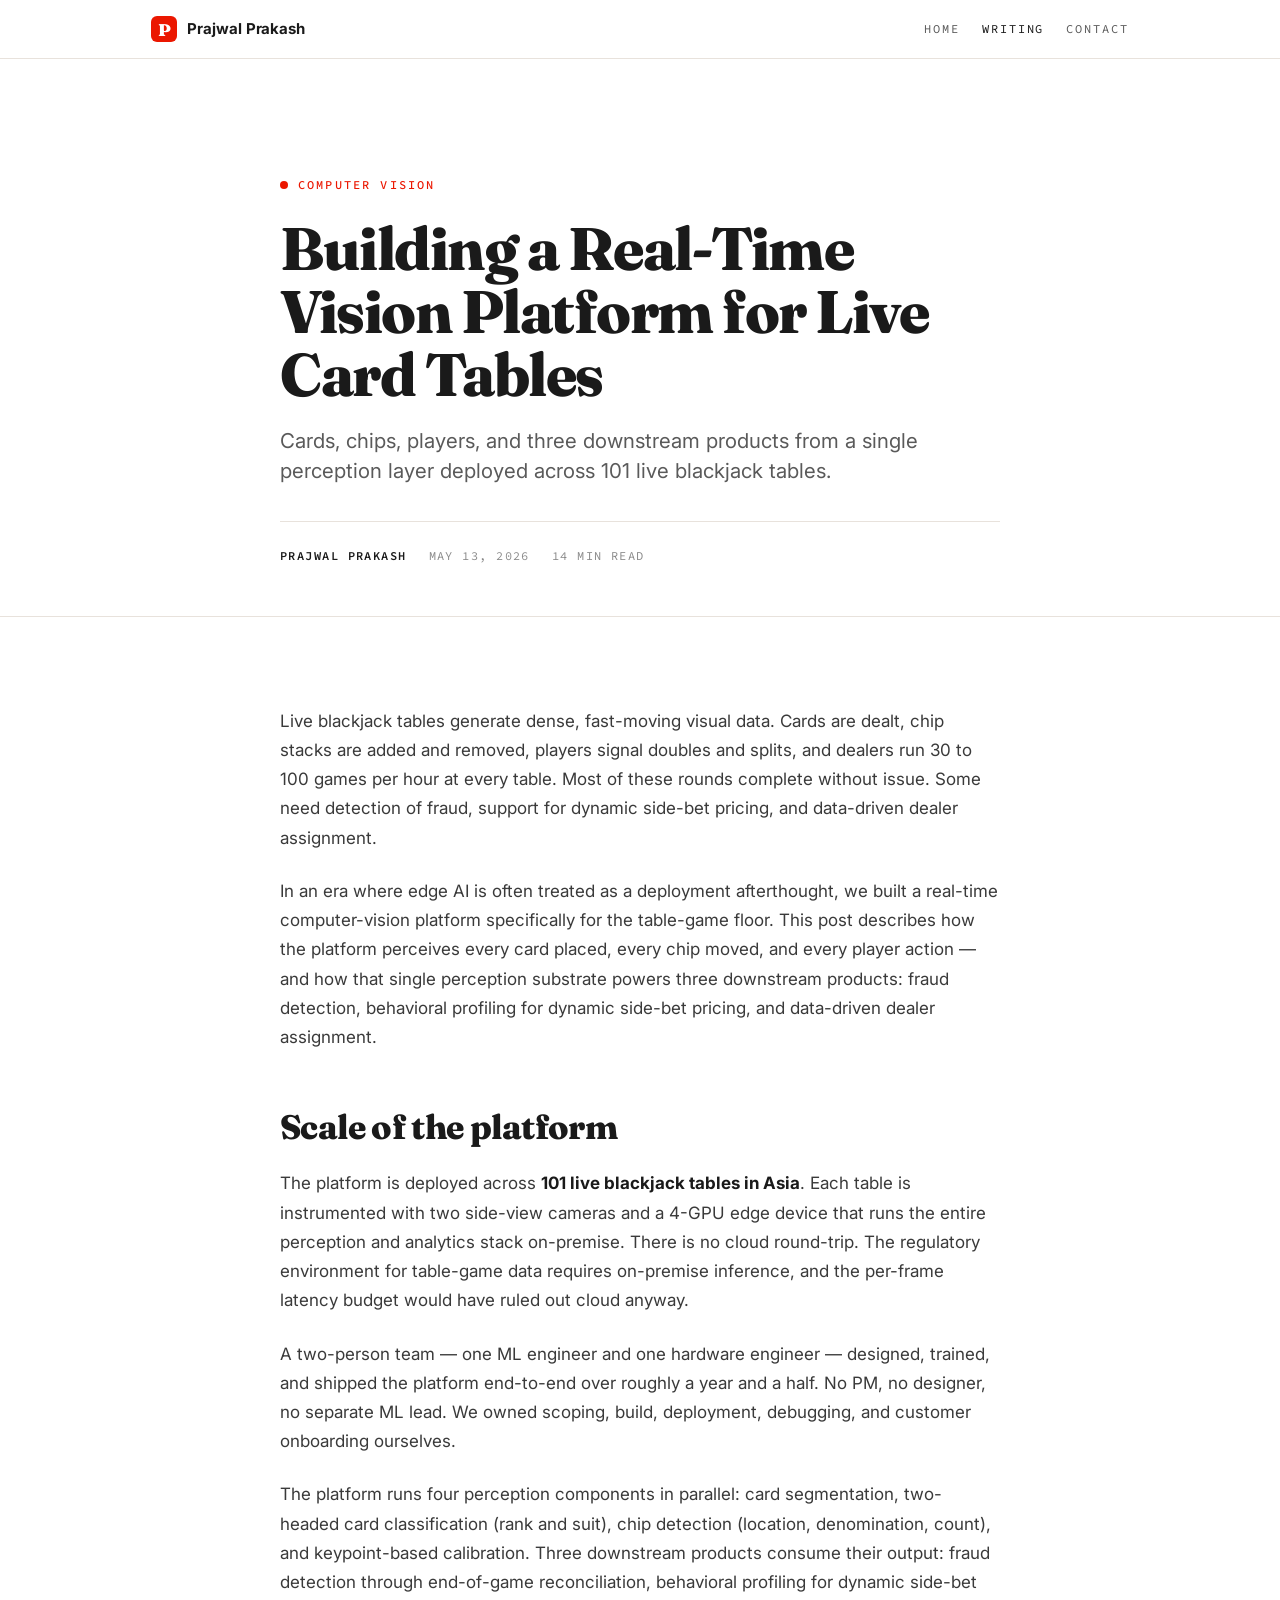
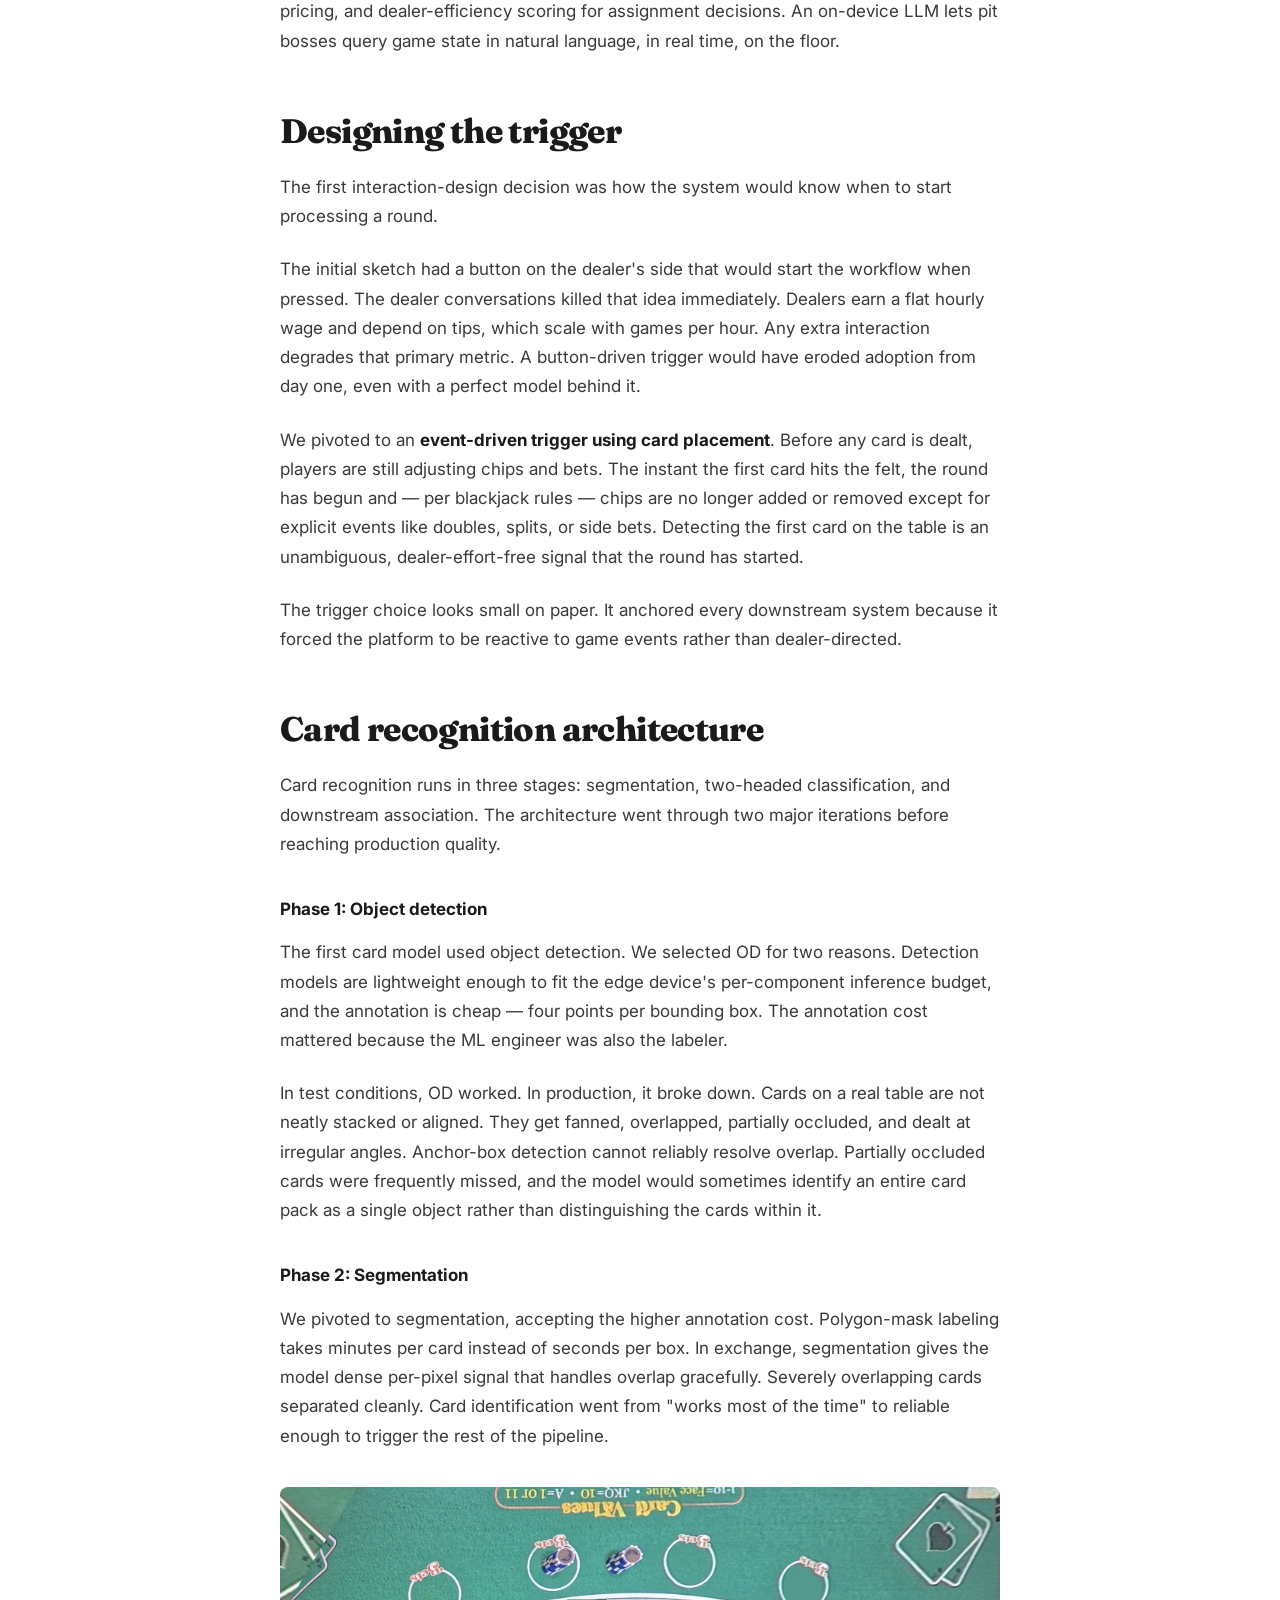
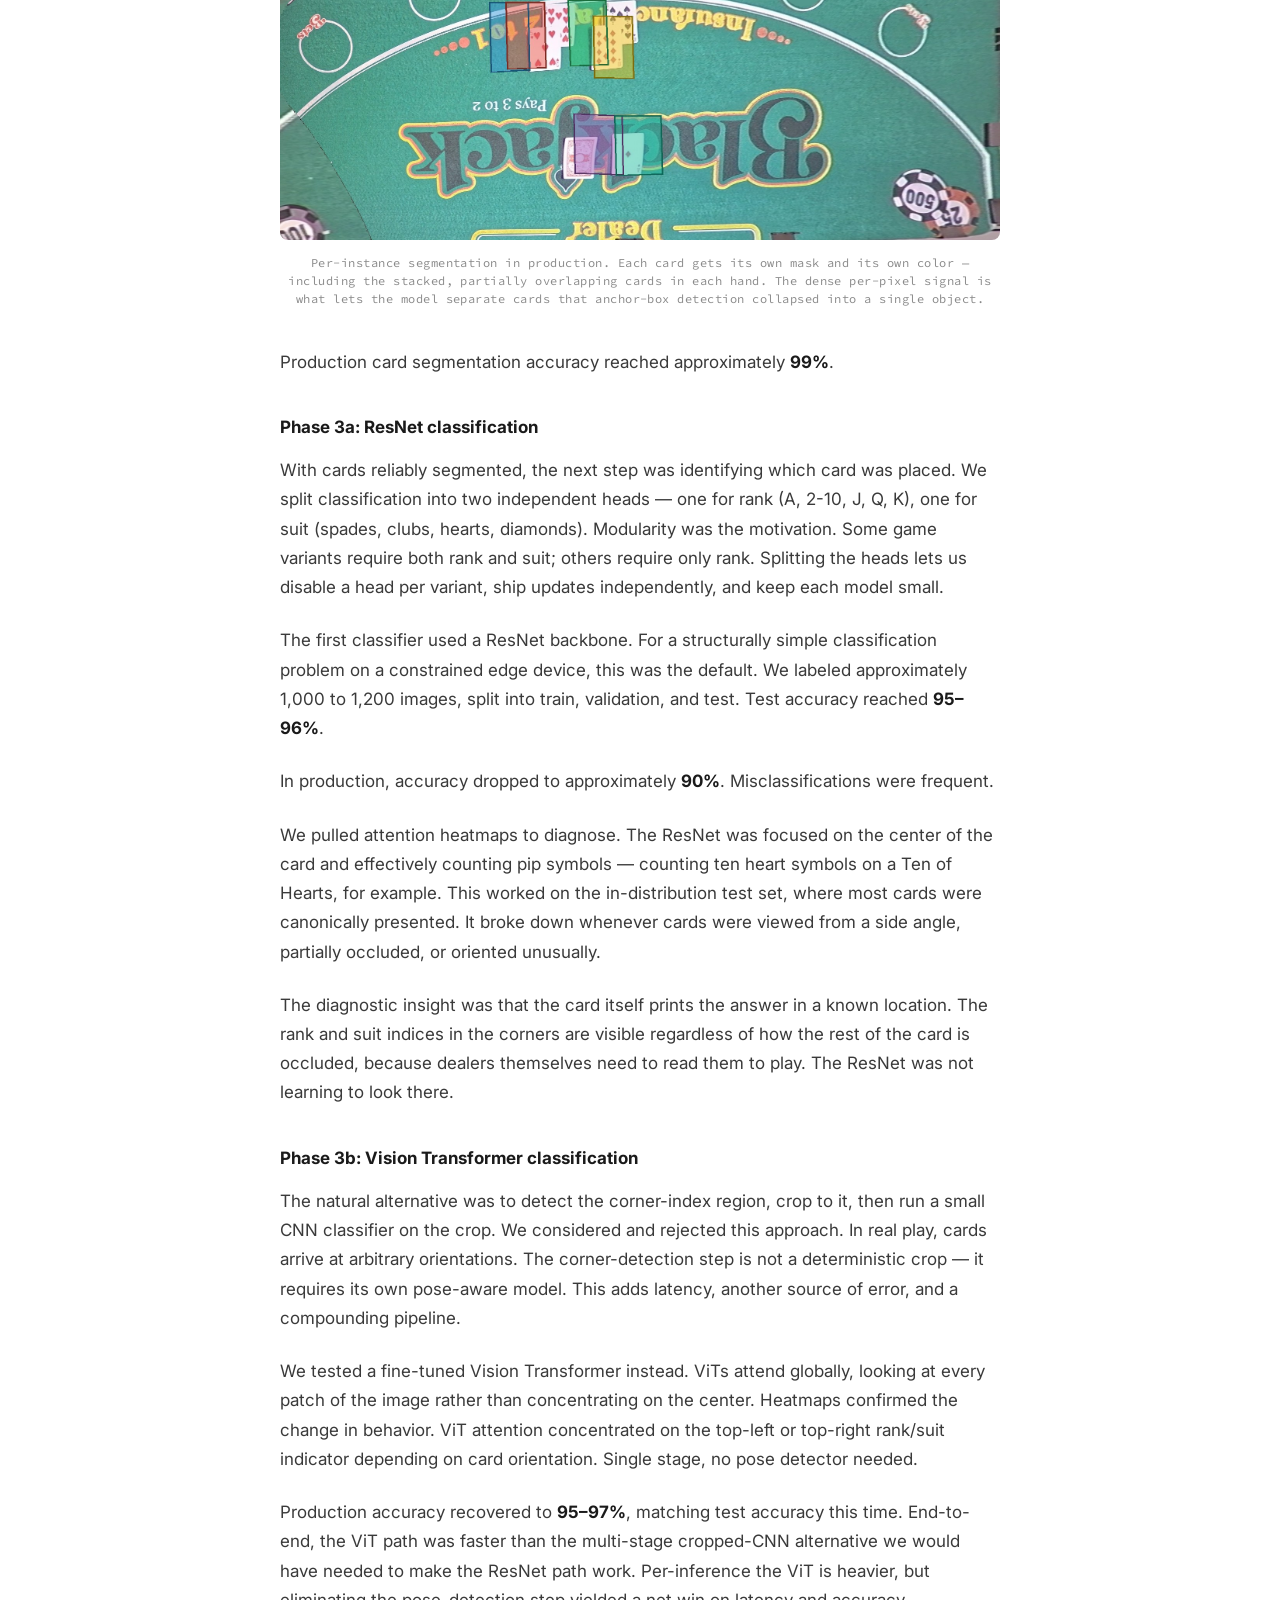
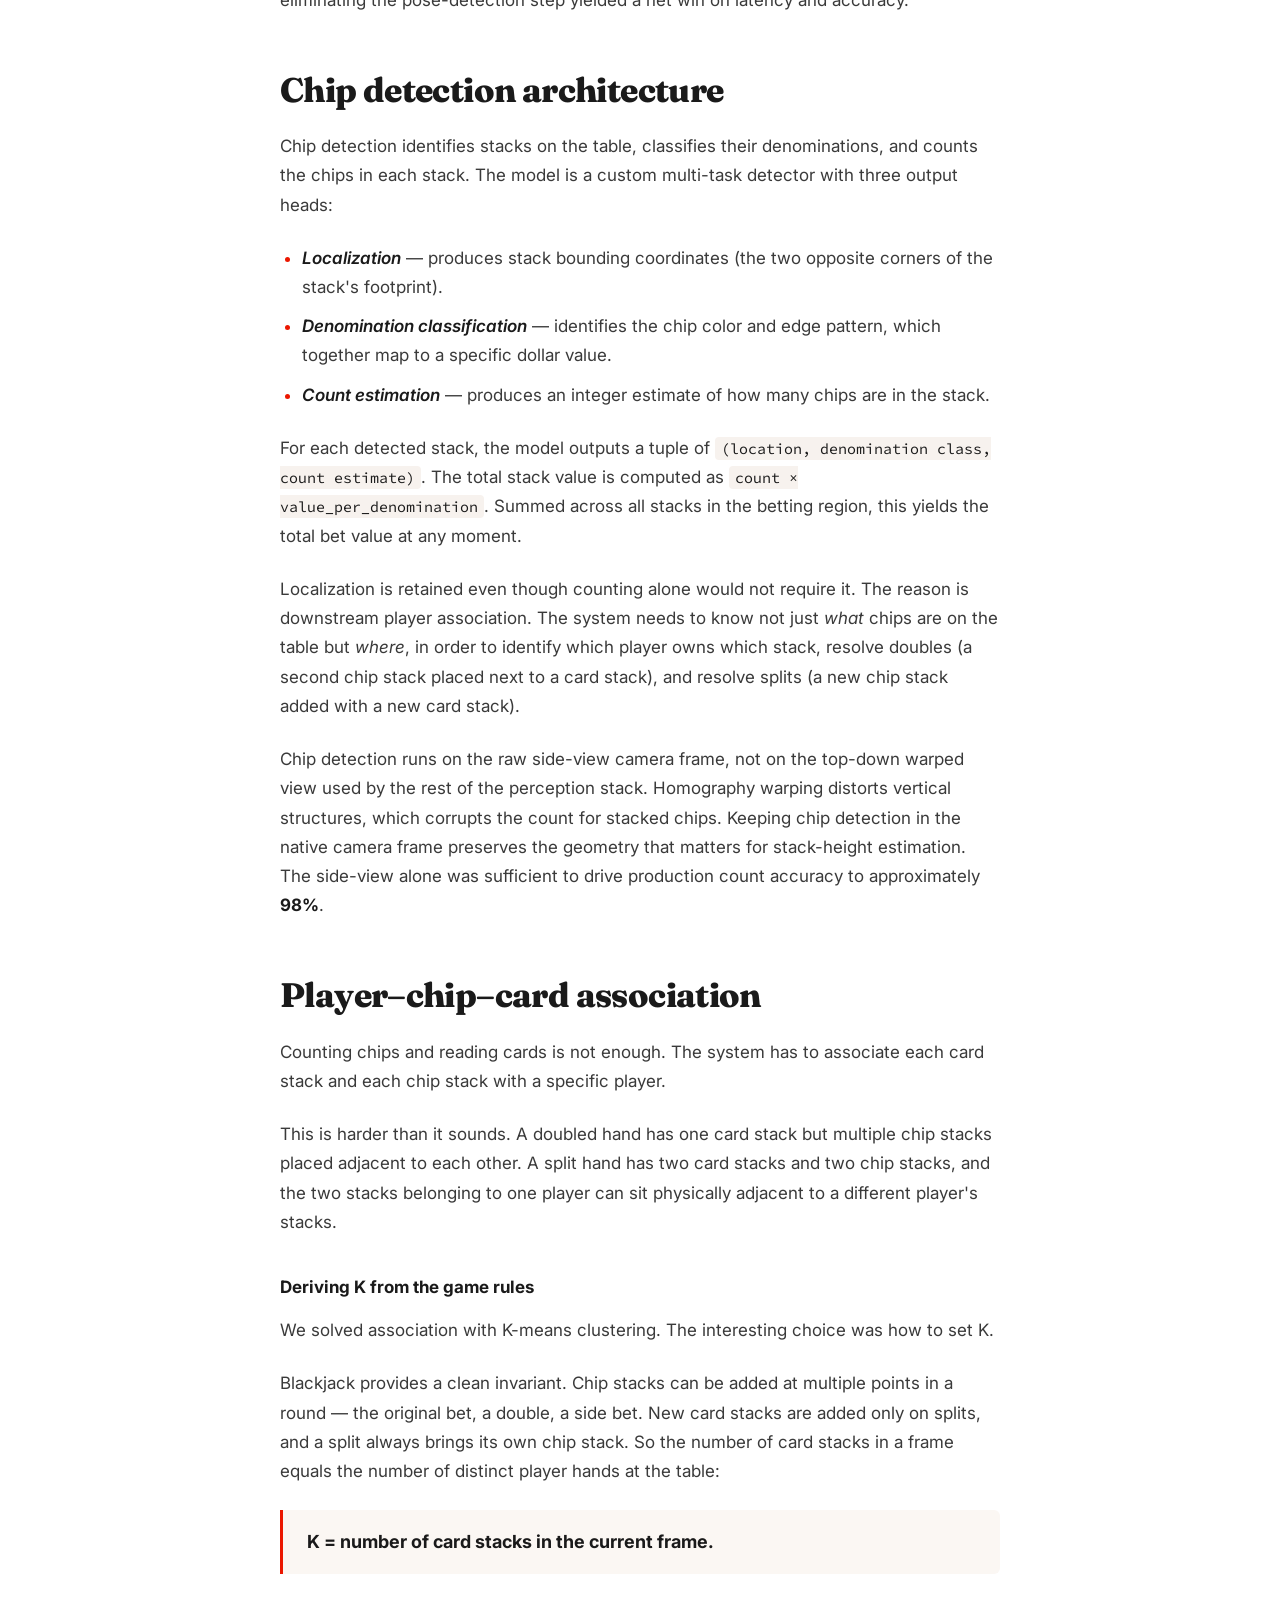
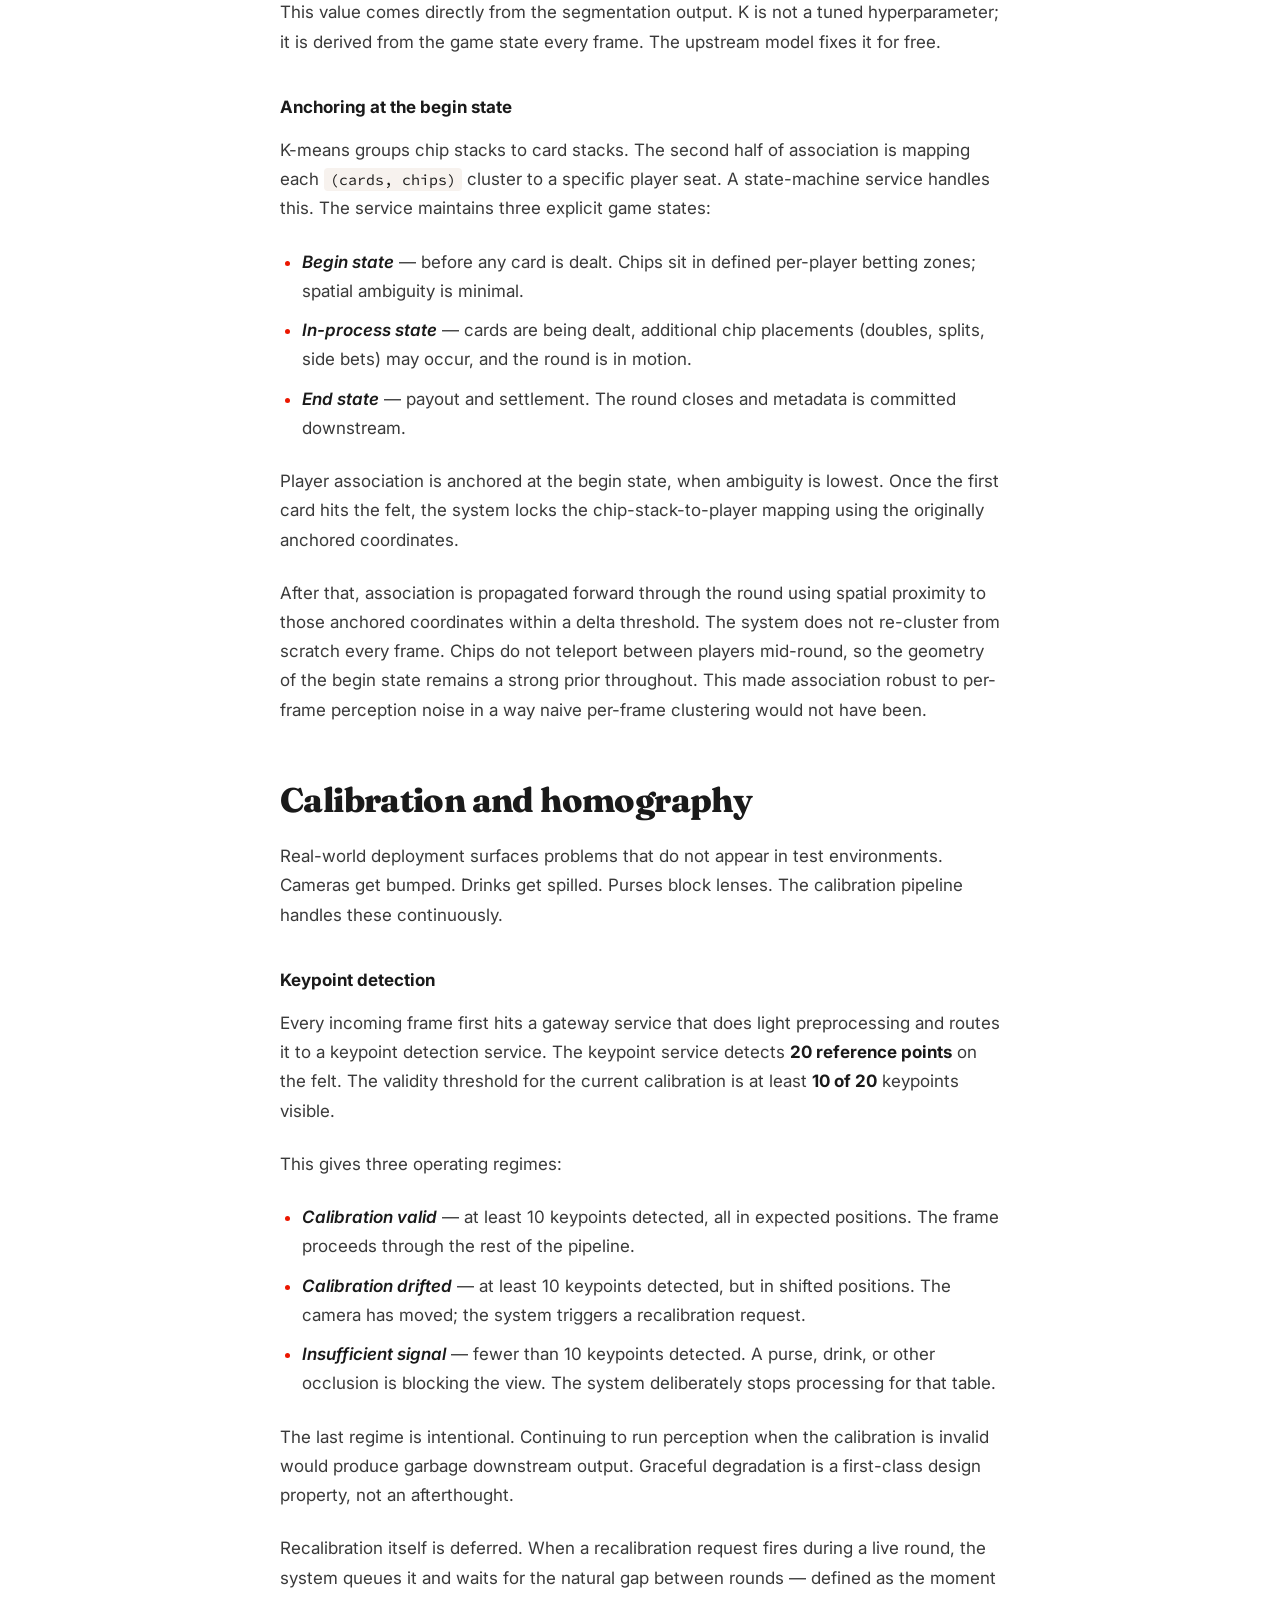
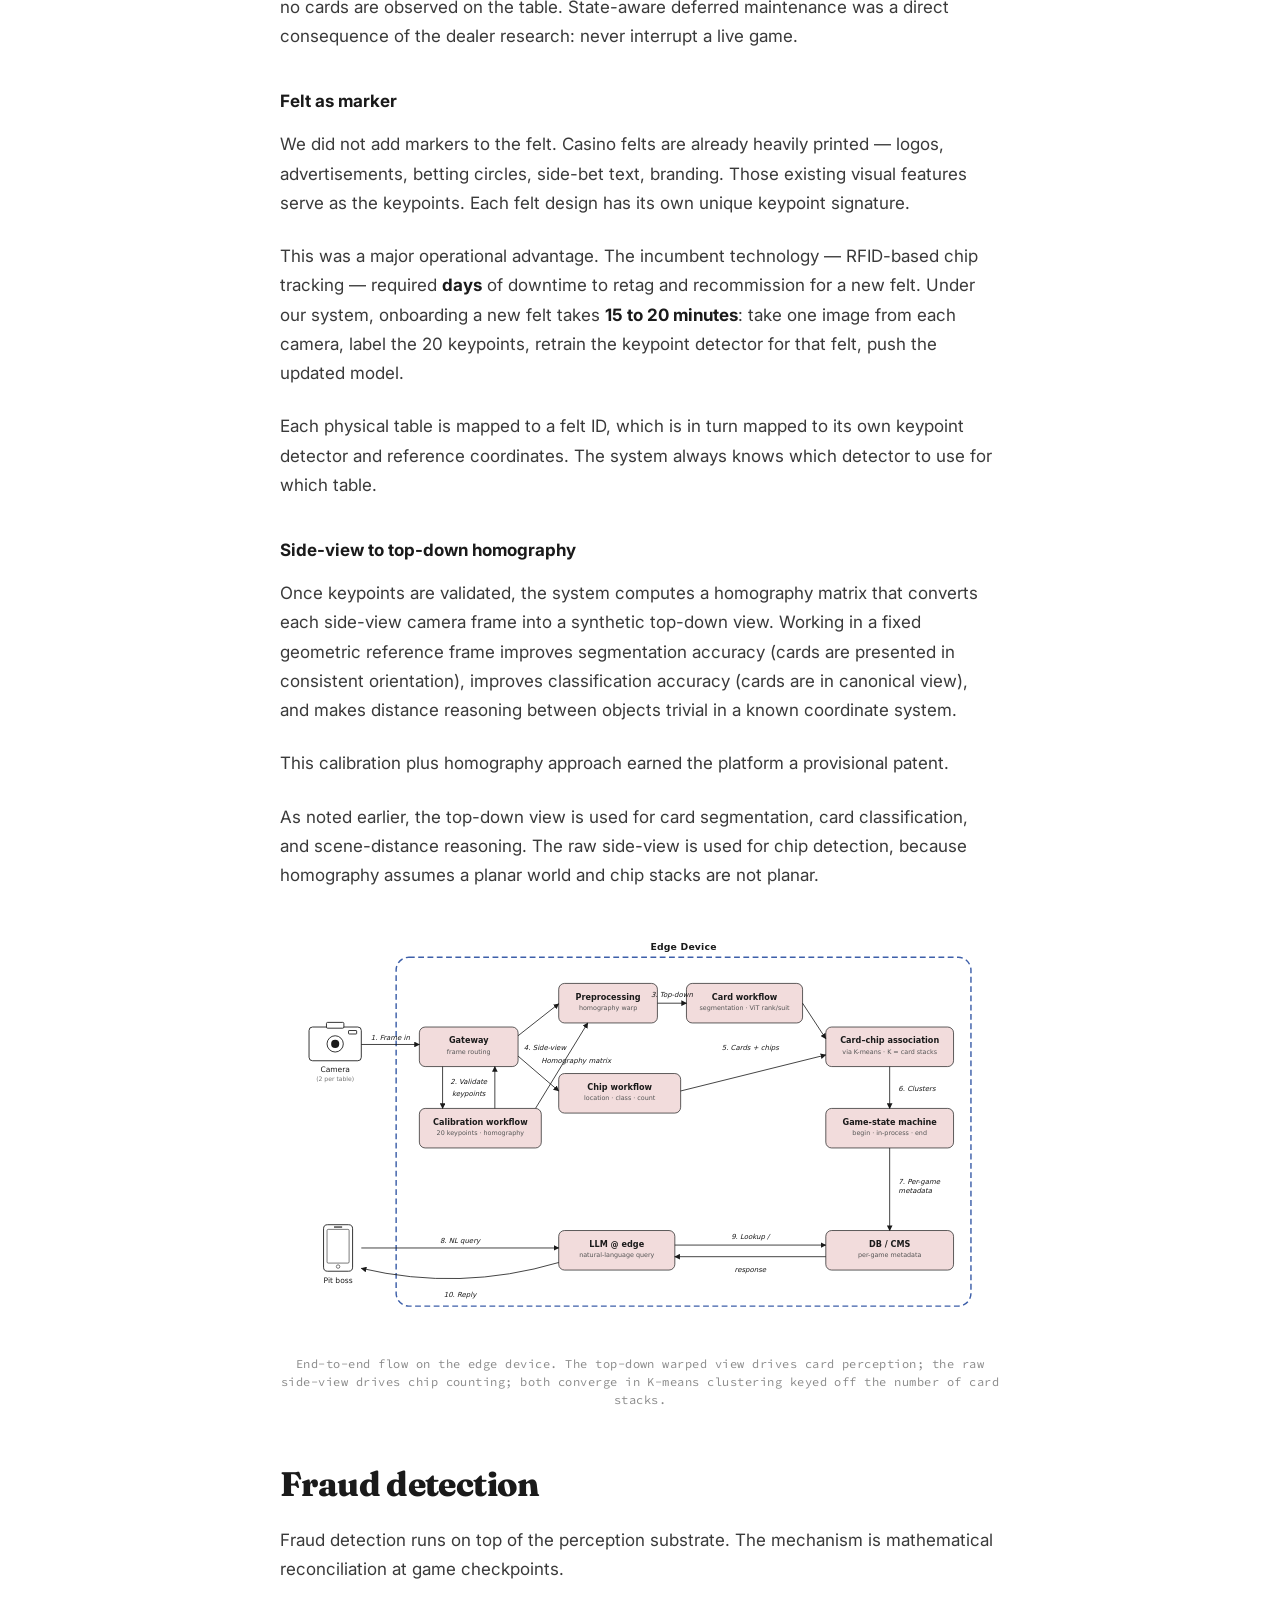
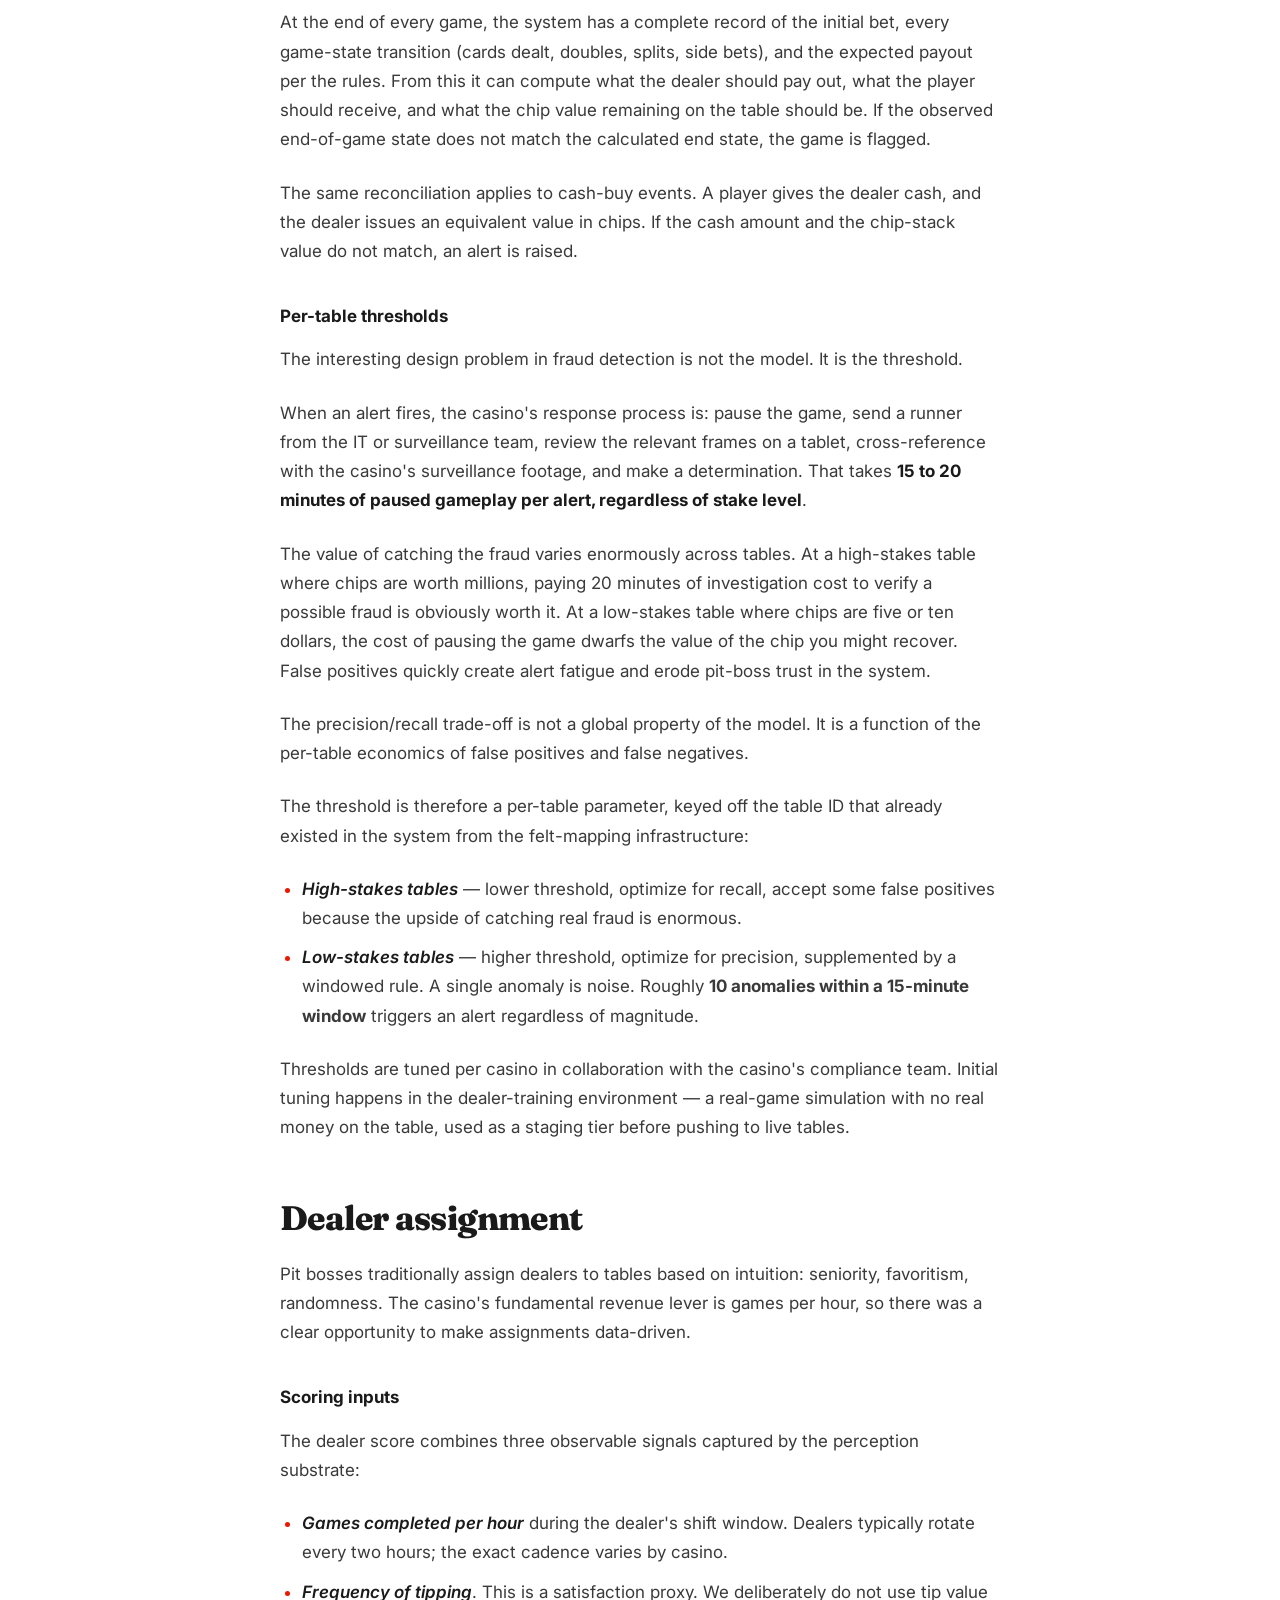
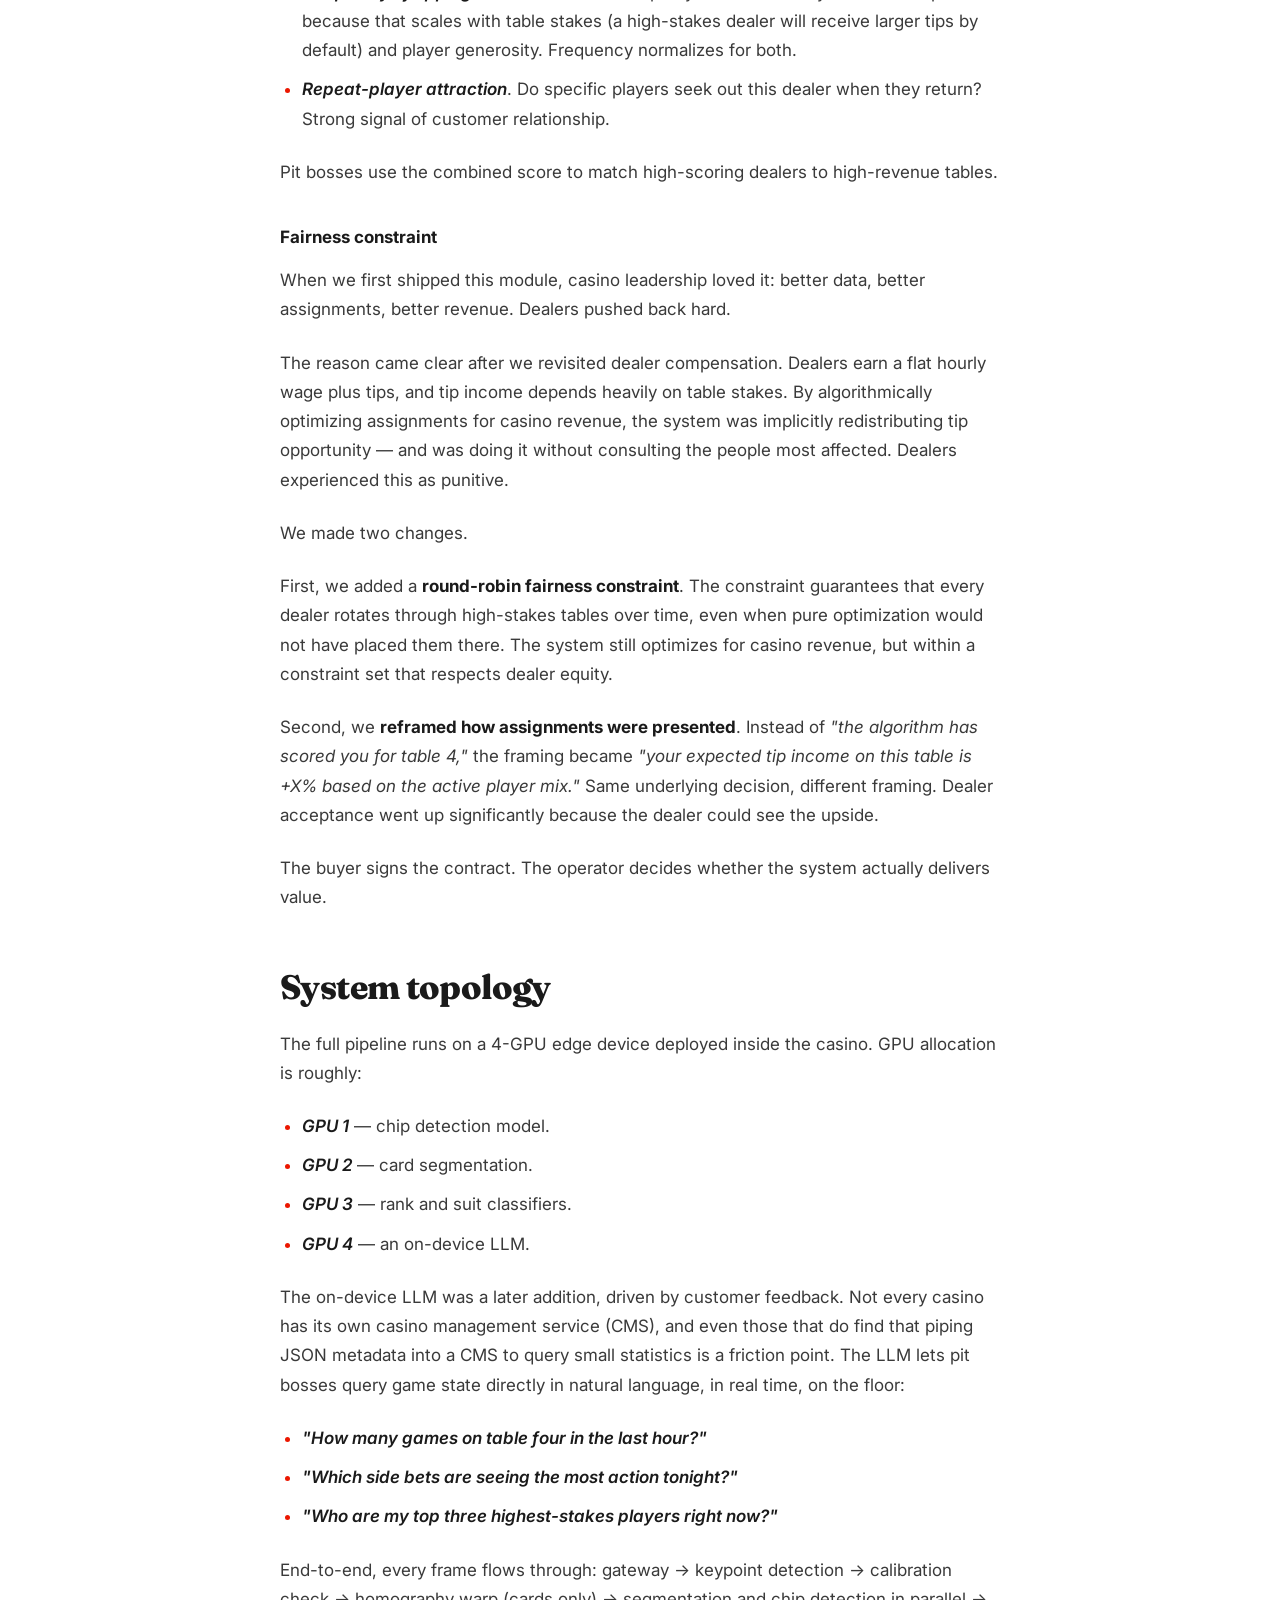
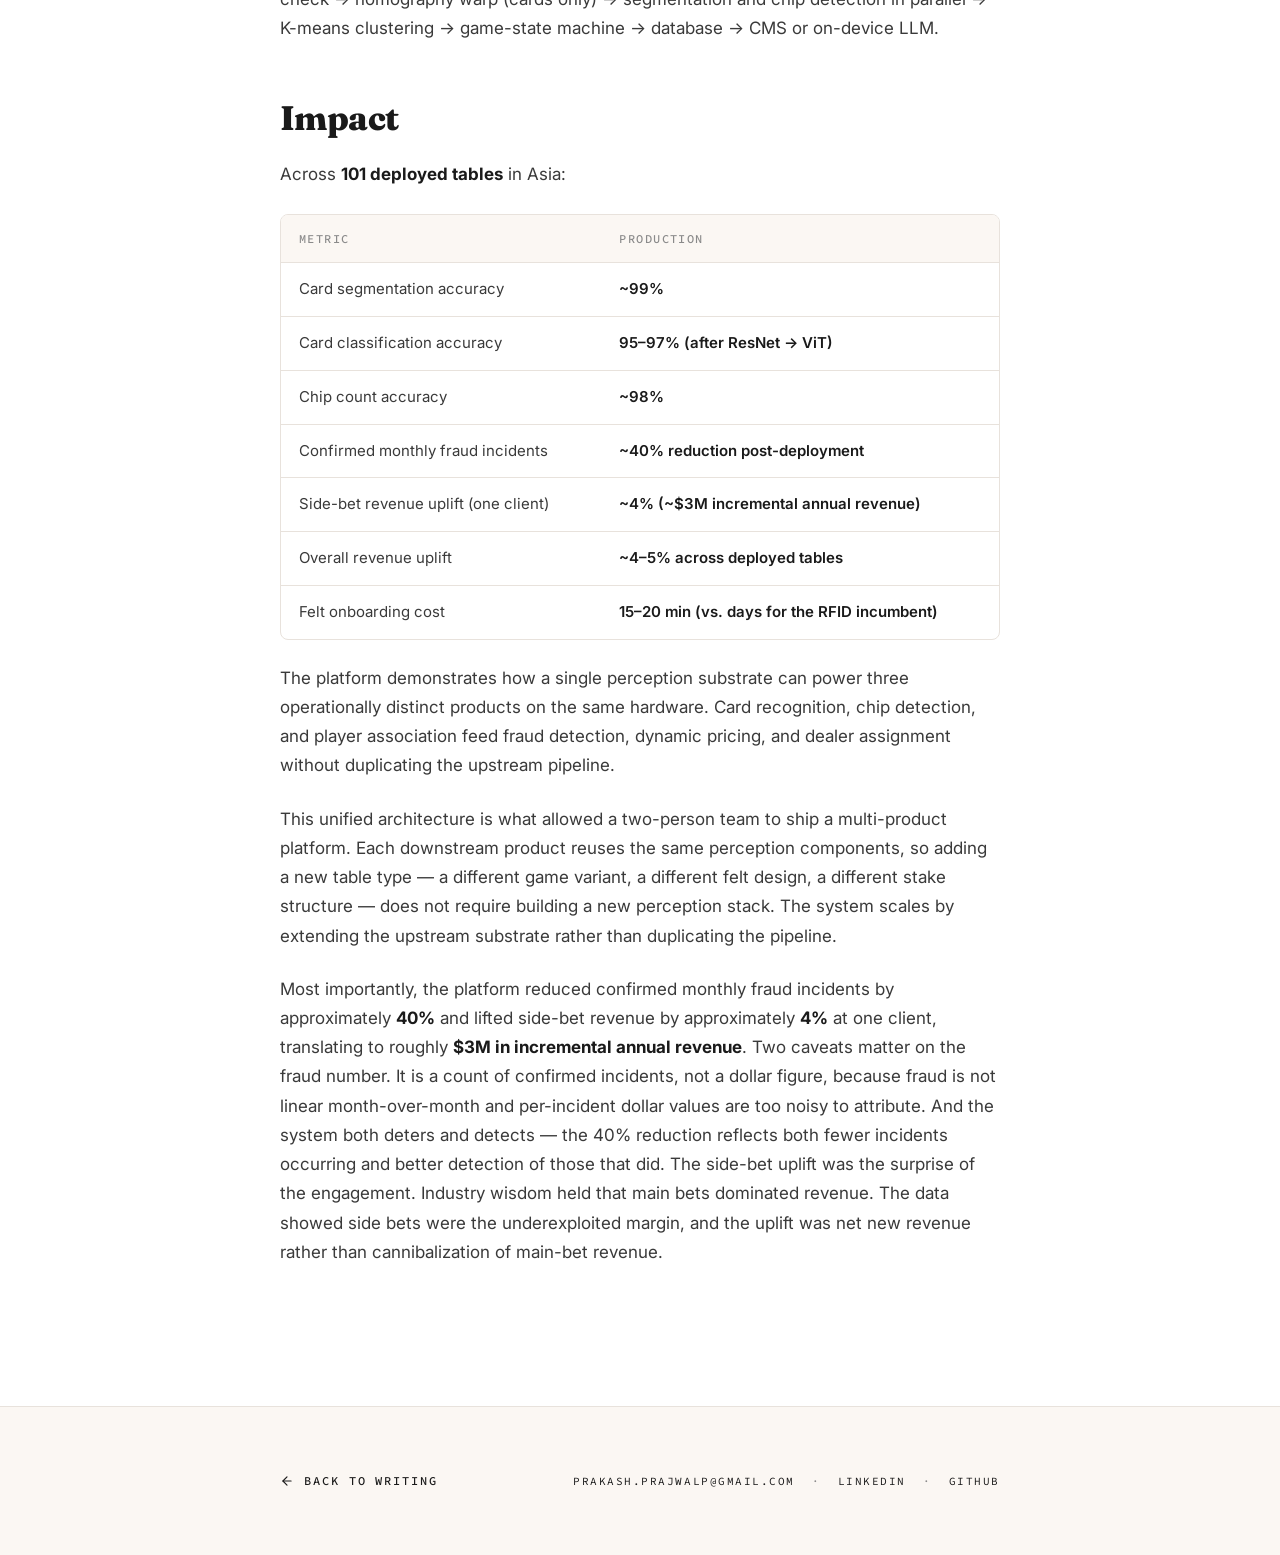
==== commit dbe2a8c5: "blog: add segmentation figure to card recognition section Per-instance segmentation overlay on a rea" ====
--- a/blog/casino-vision/index.html
+++ b/blog/casino-vision/index.html
@@ -86,6 +86,11 @@
         <p class="phase-h">Phase 2: Segmentation</p>
 
         <p>We pivoted to segmentation, accepting the higher annotation cost. Polygon-mask labeling takes minutes per card instead of seconds per box. In exchange, segmentation gives the model dense per-pixel signal that handles overlap gracefully. Severely overlapping cards separated cleanly. Card identification went from "works most of the time" to reliable enough to trigger the rest of the pipeline.</p>
+
+        <figure>
+          <img src="assets/card-segmentation.jpg" alt="A blackjack table photographed from the camera angle, with each card instance overlaid in a distinct color: the two cards in the left player hand are masked in blue and red, the right player hand's Q of spades and 9 of diamonds in green and yellow, and the dealer's face-down card and Ace of diamonds in purple and teal." />
+          <figcaption>Per-instance segmentation in production. Each card gets its own mask and its own color — including the stacked, partially overlapping cards in each hand. The dense per-pixel signal is what lets the model separate cards that anchor-box detection collapsed into a single object.</figcaption>
+        </figure>
 
         <p>Production card segmentation accuracy reached approximately <strong>99%</strong>.</p>
 
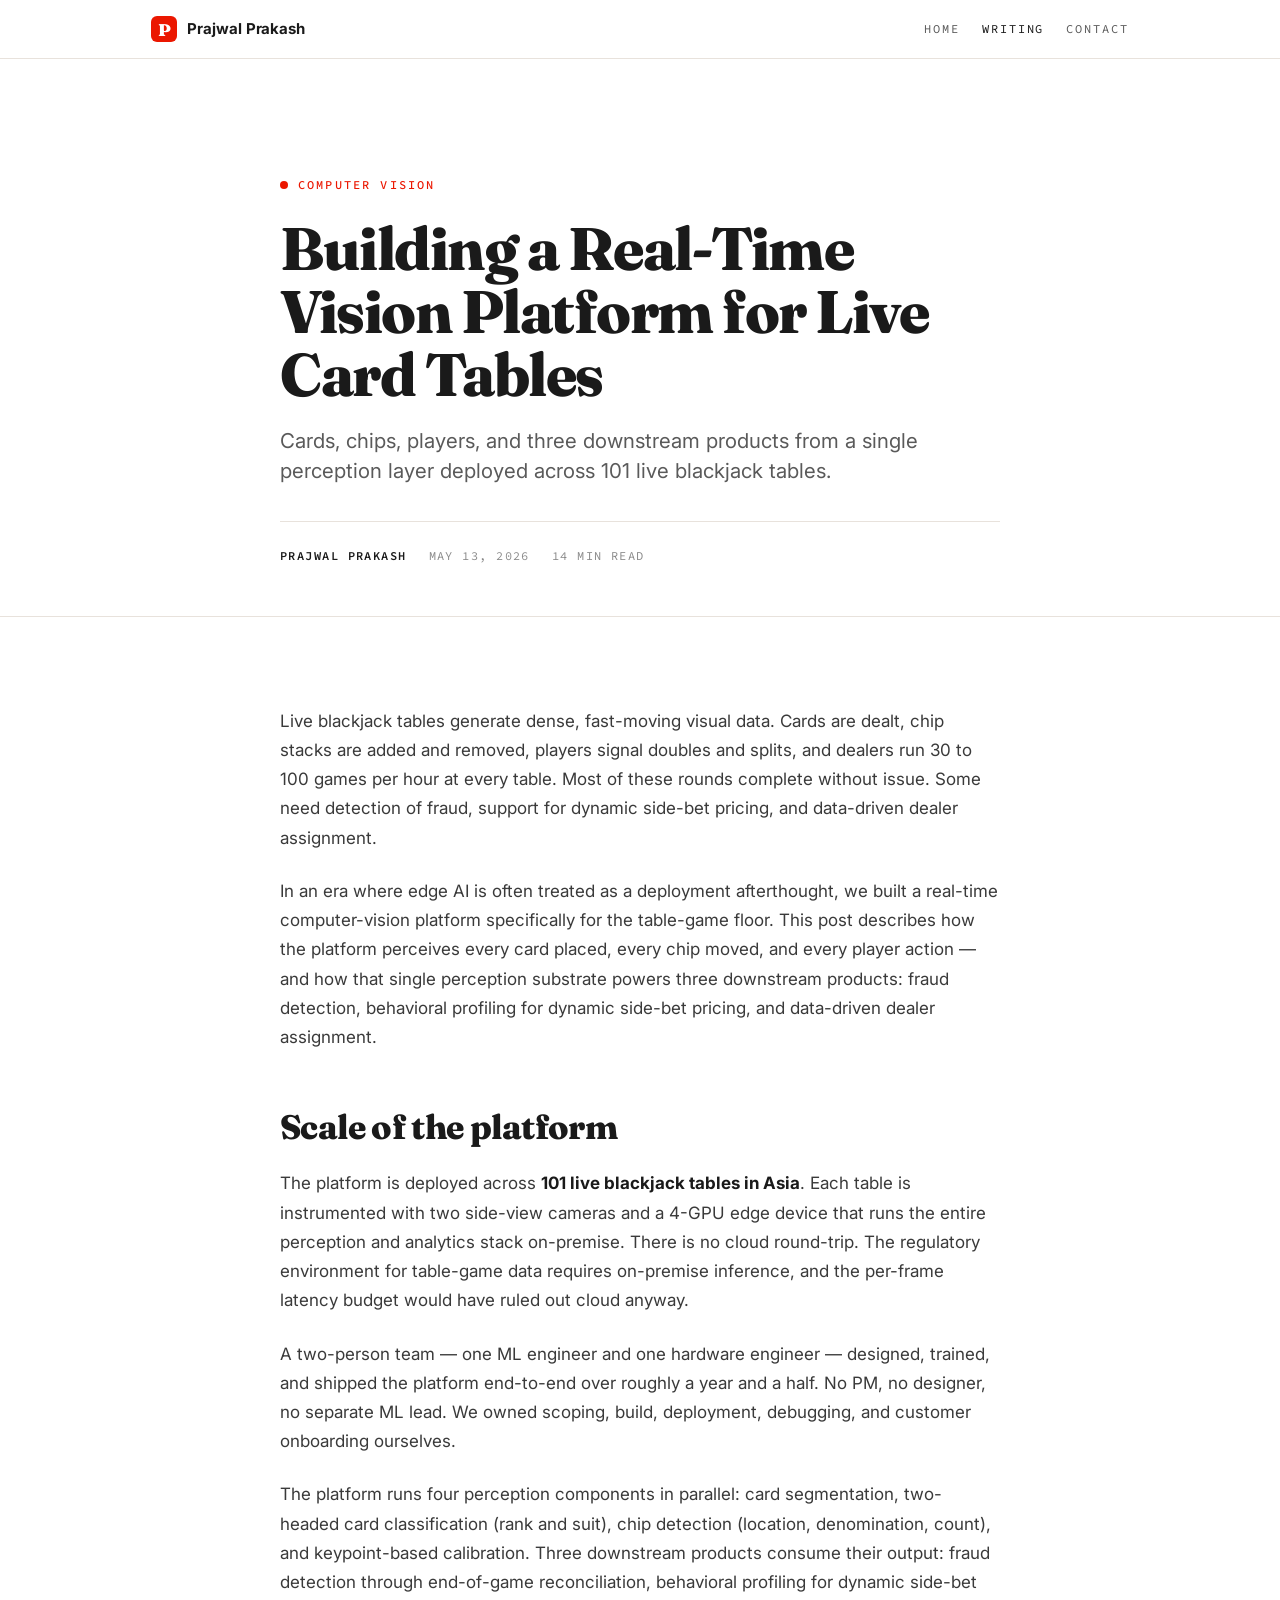
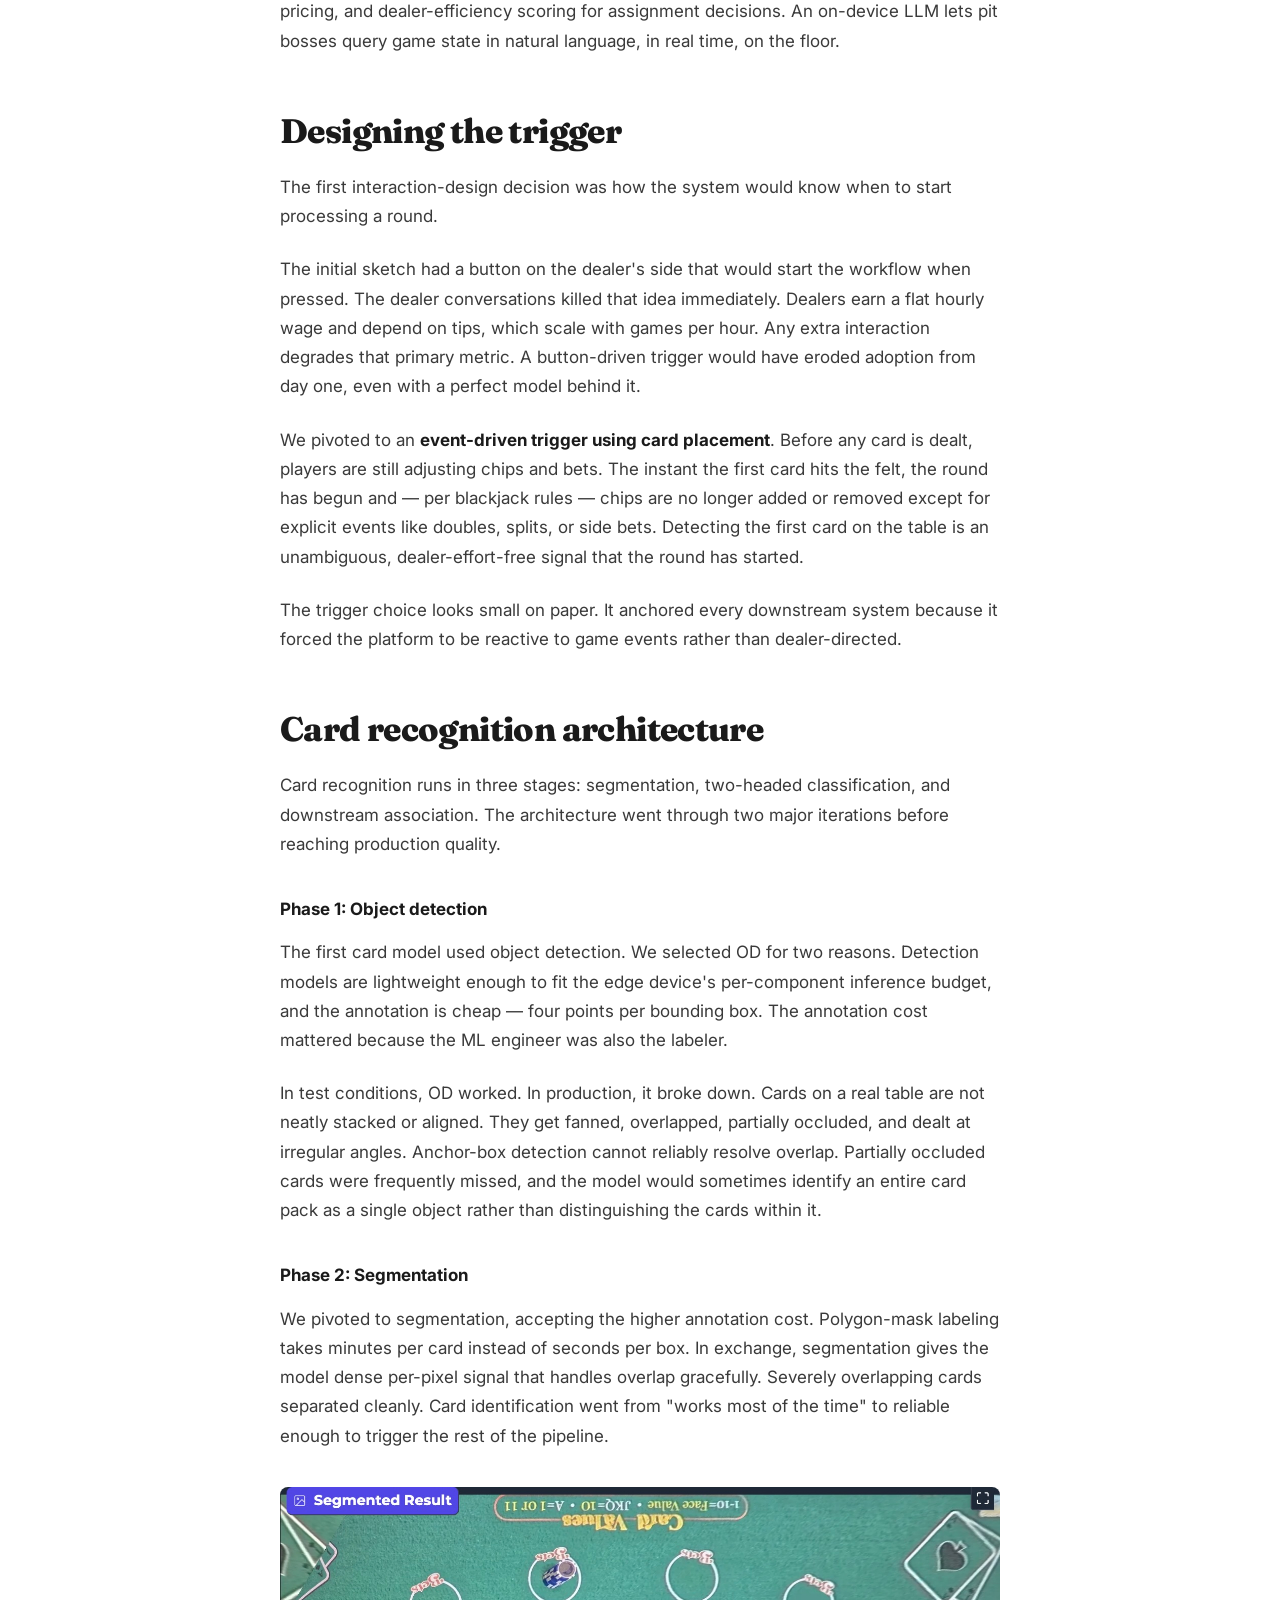
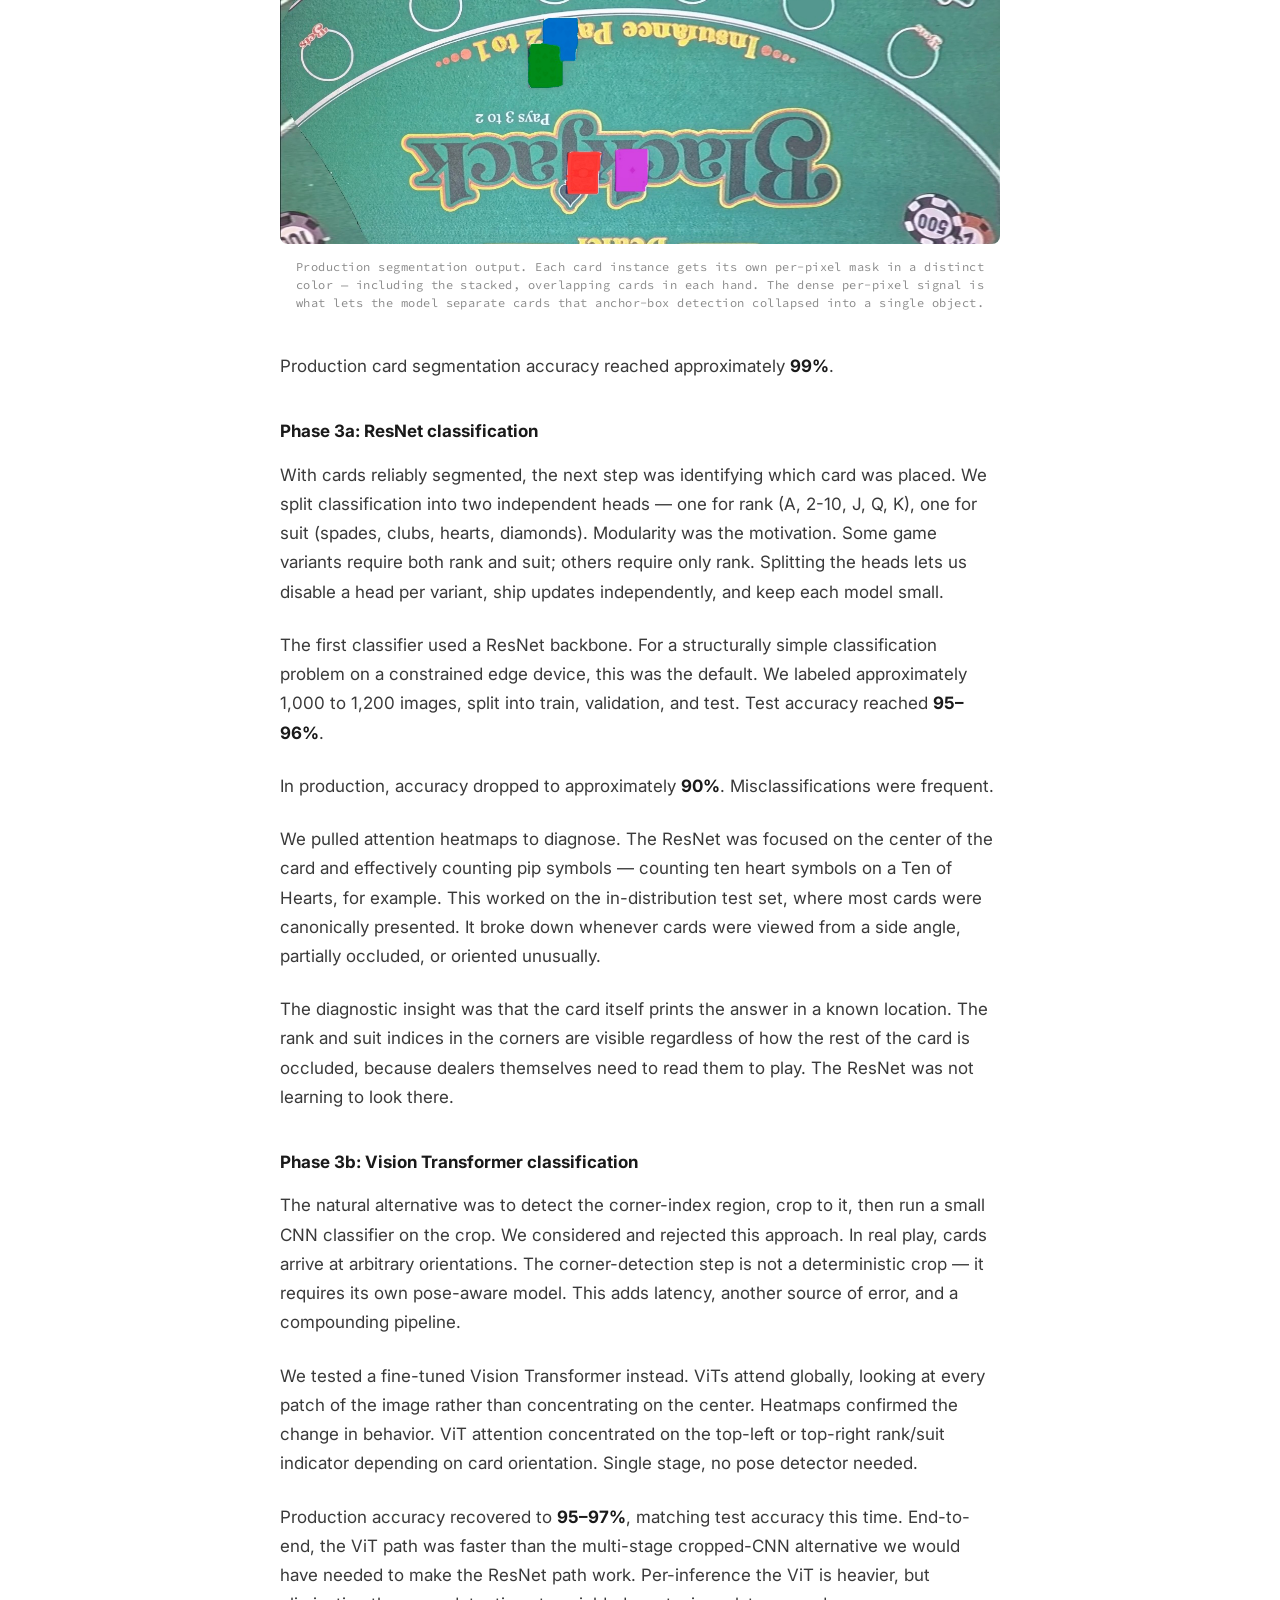
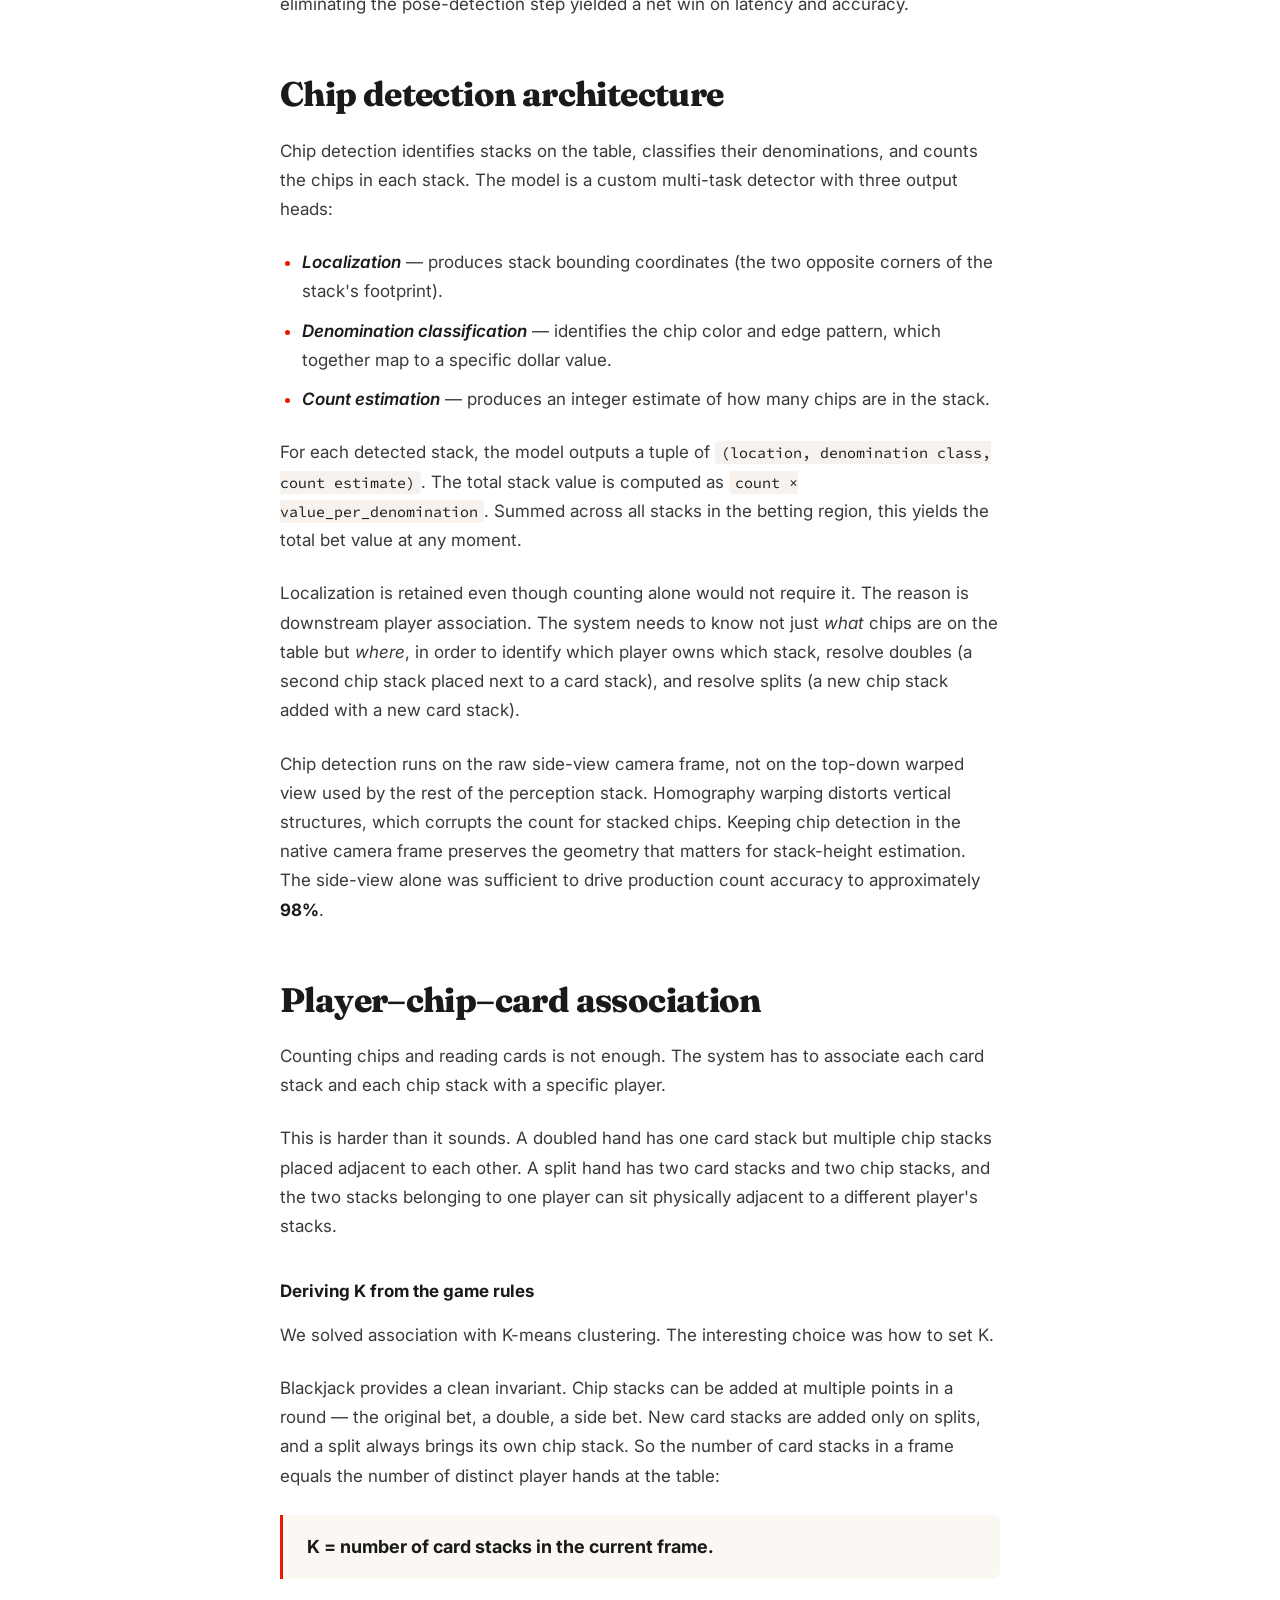
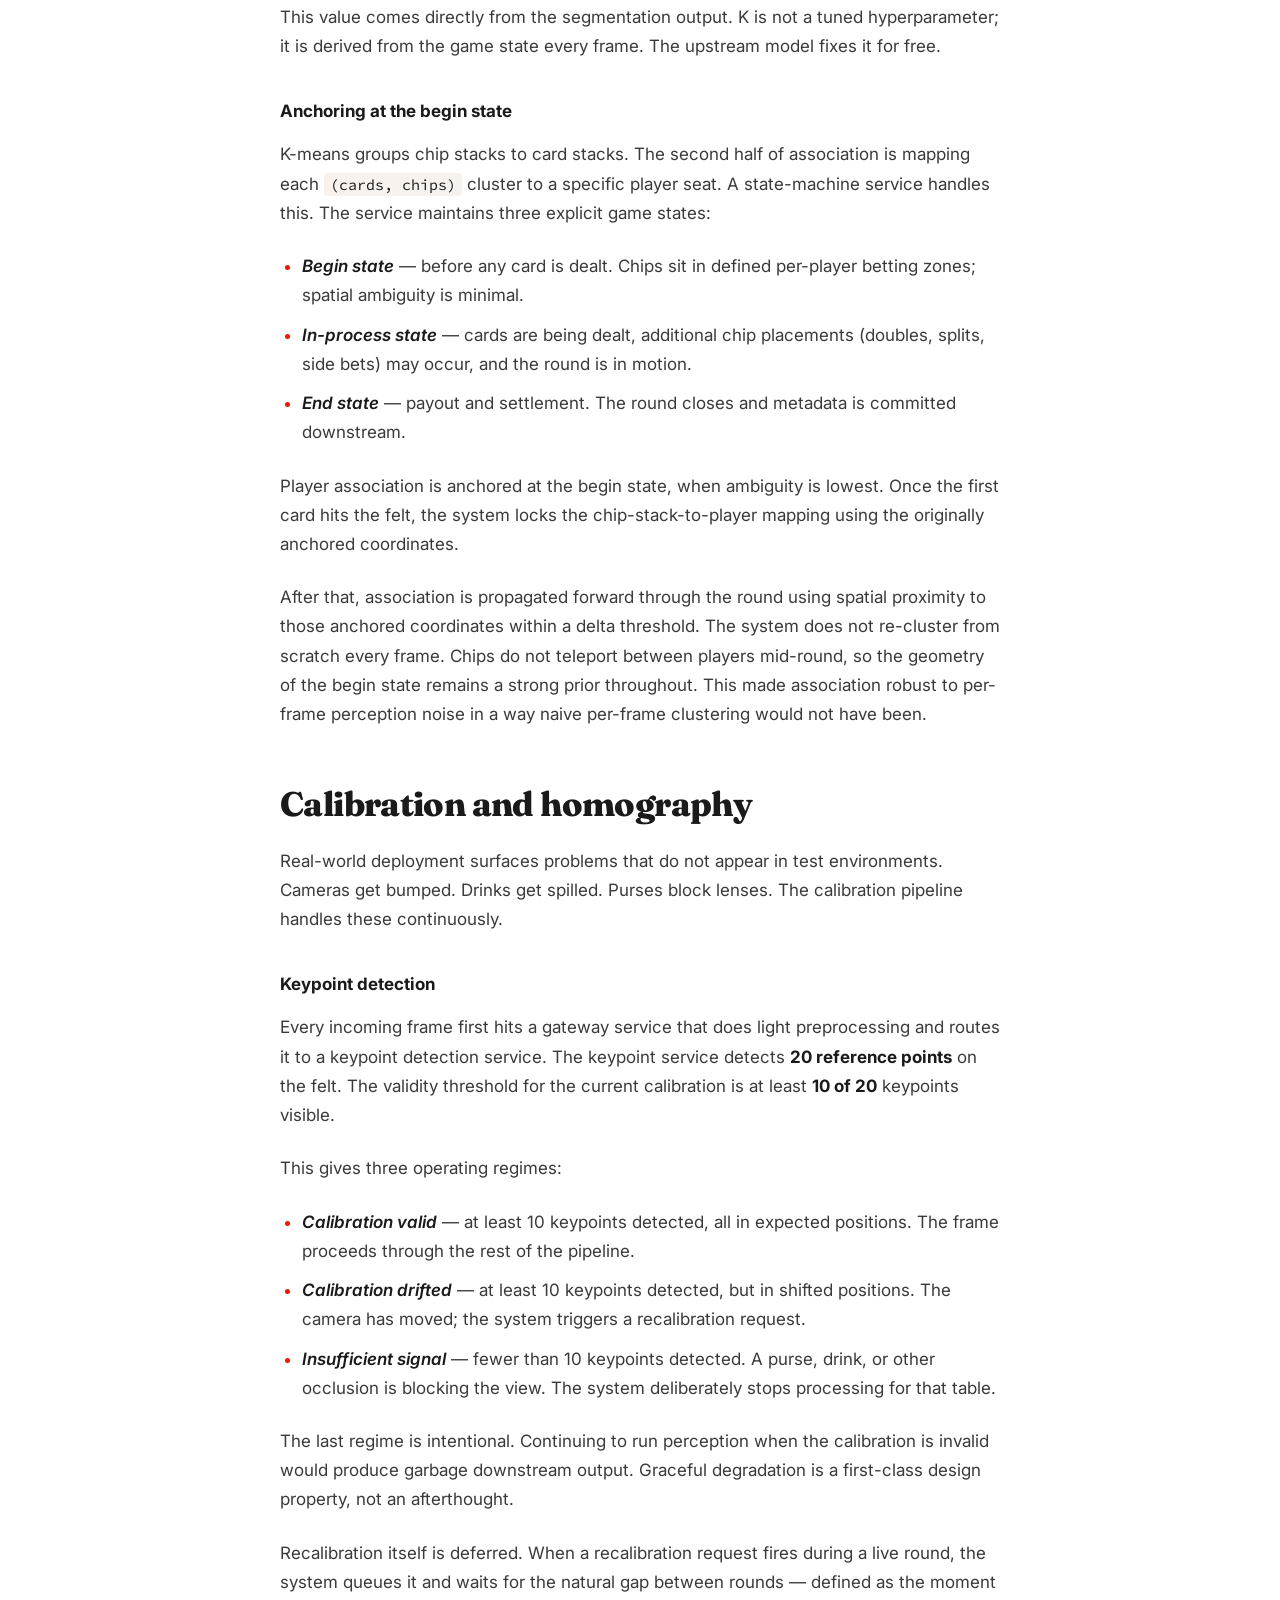
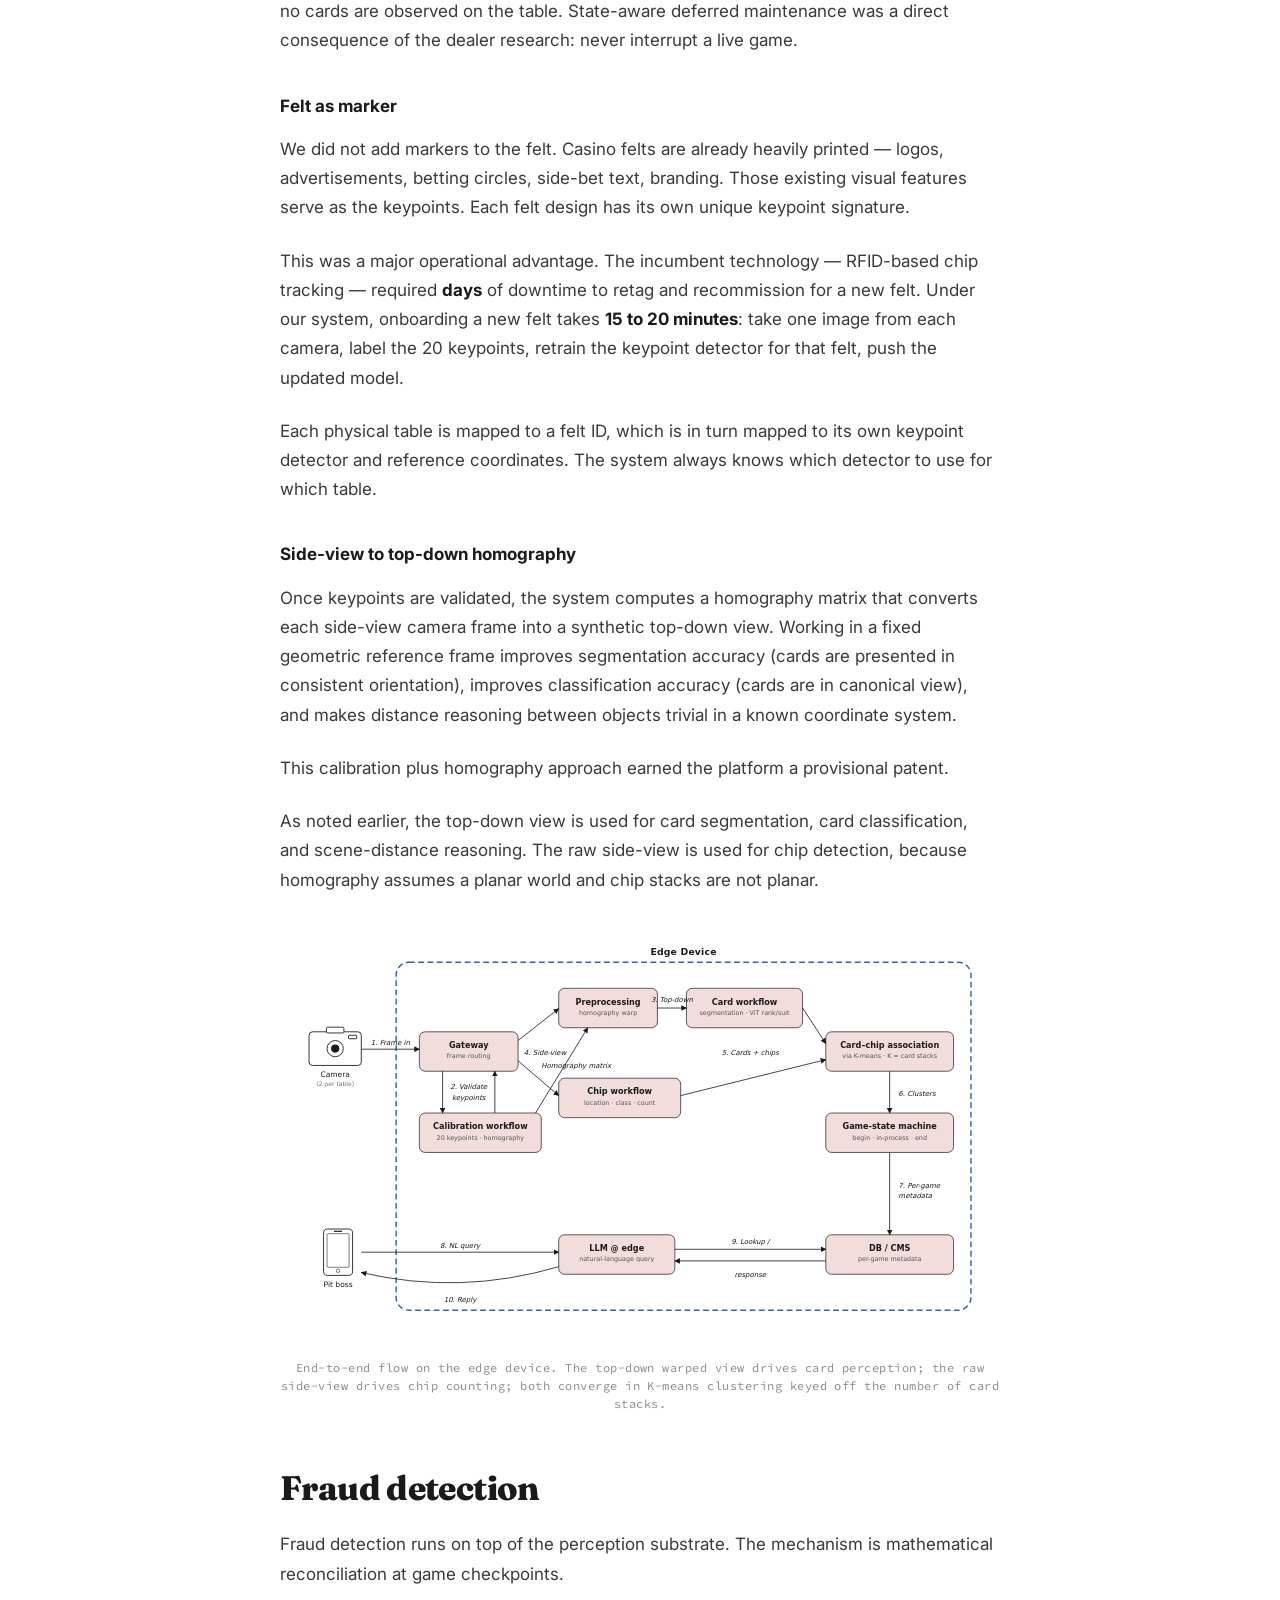
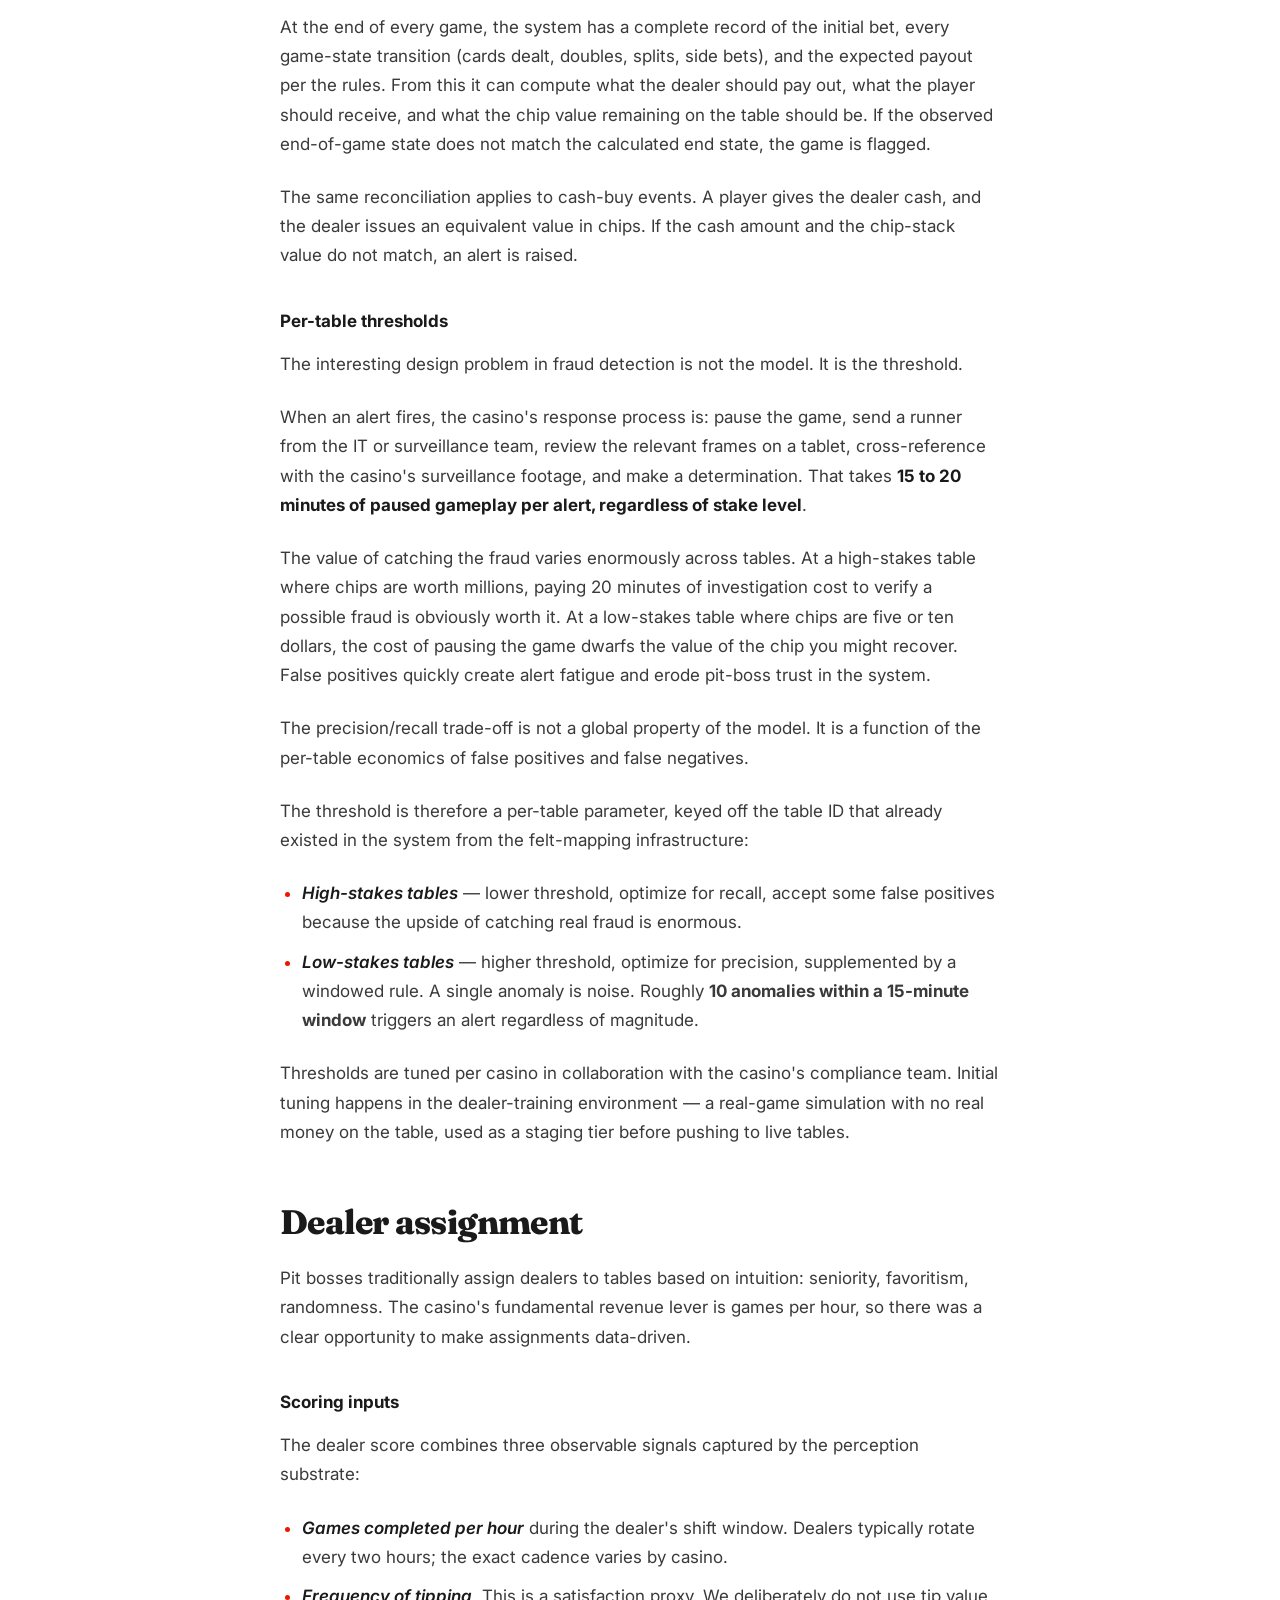
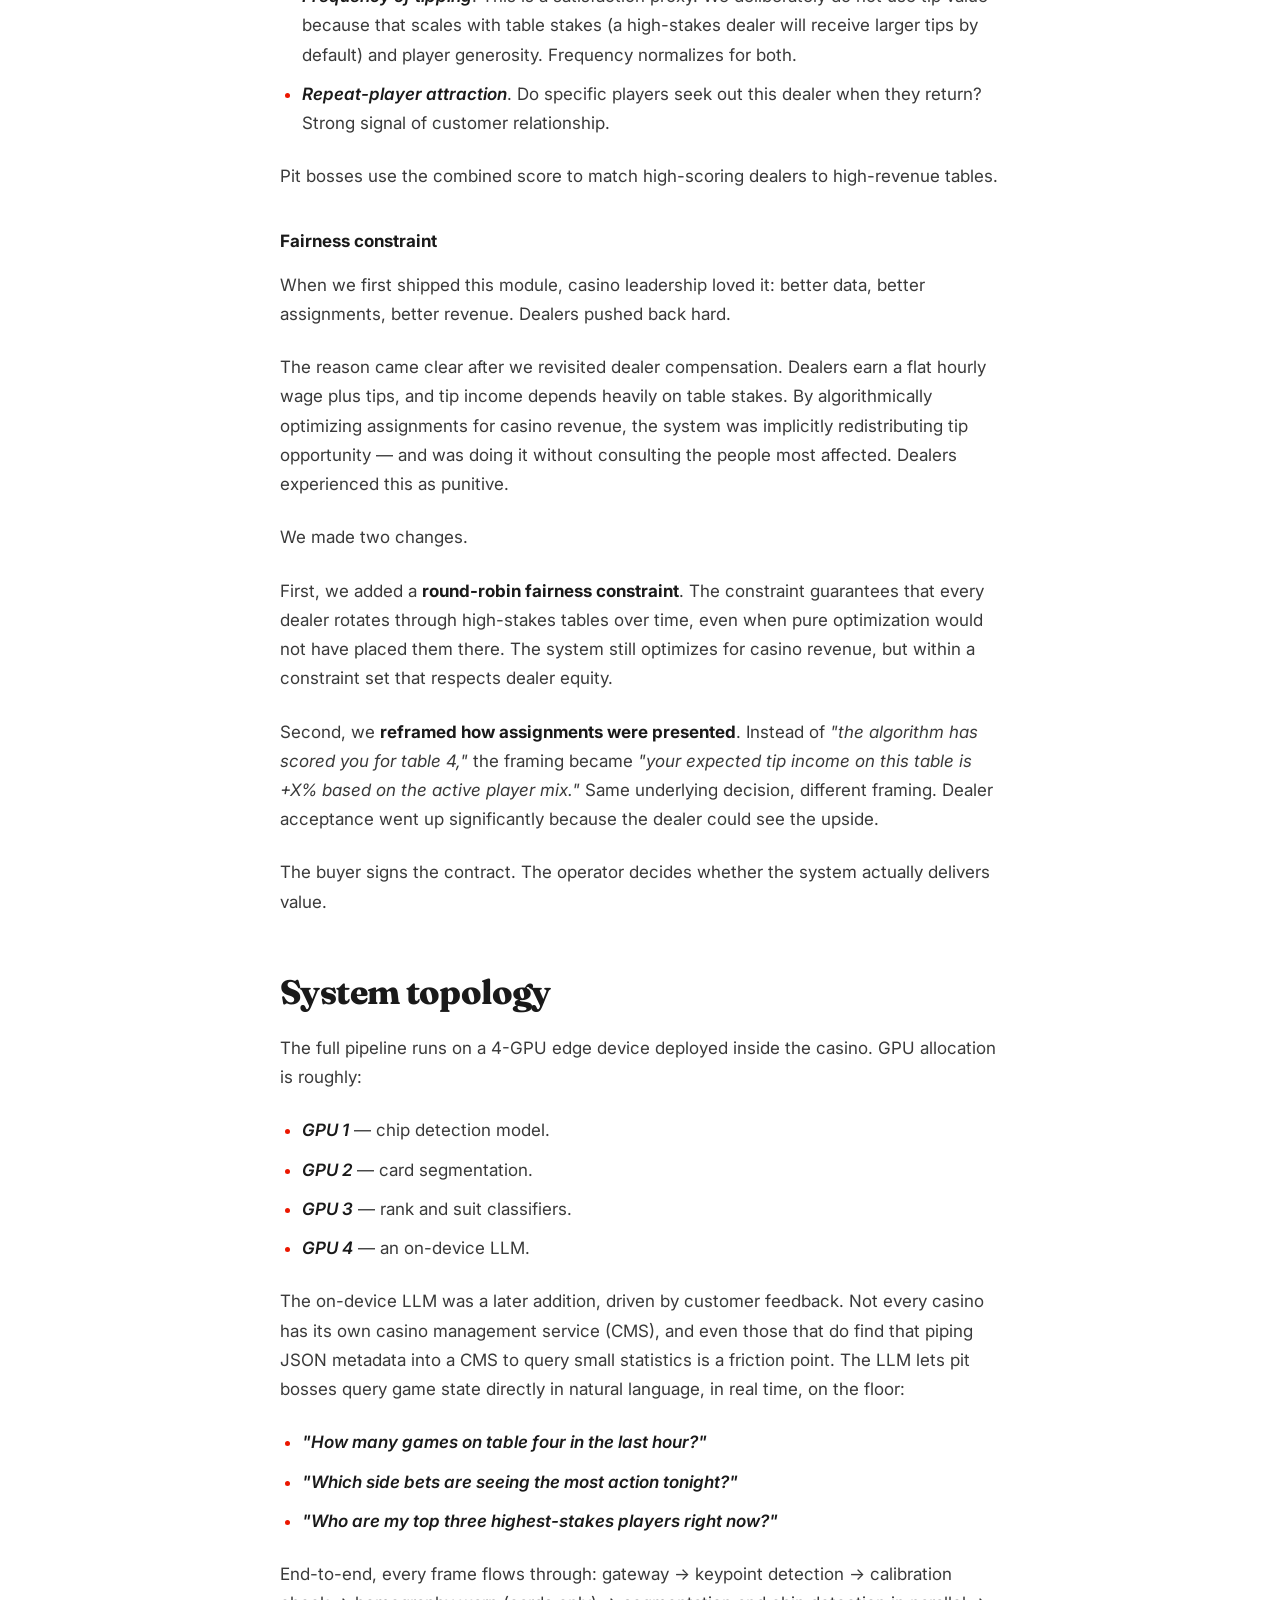
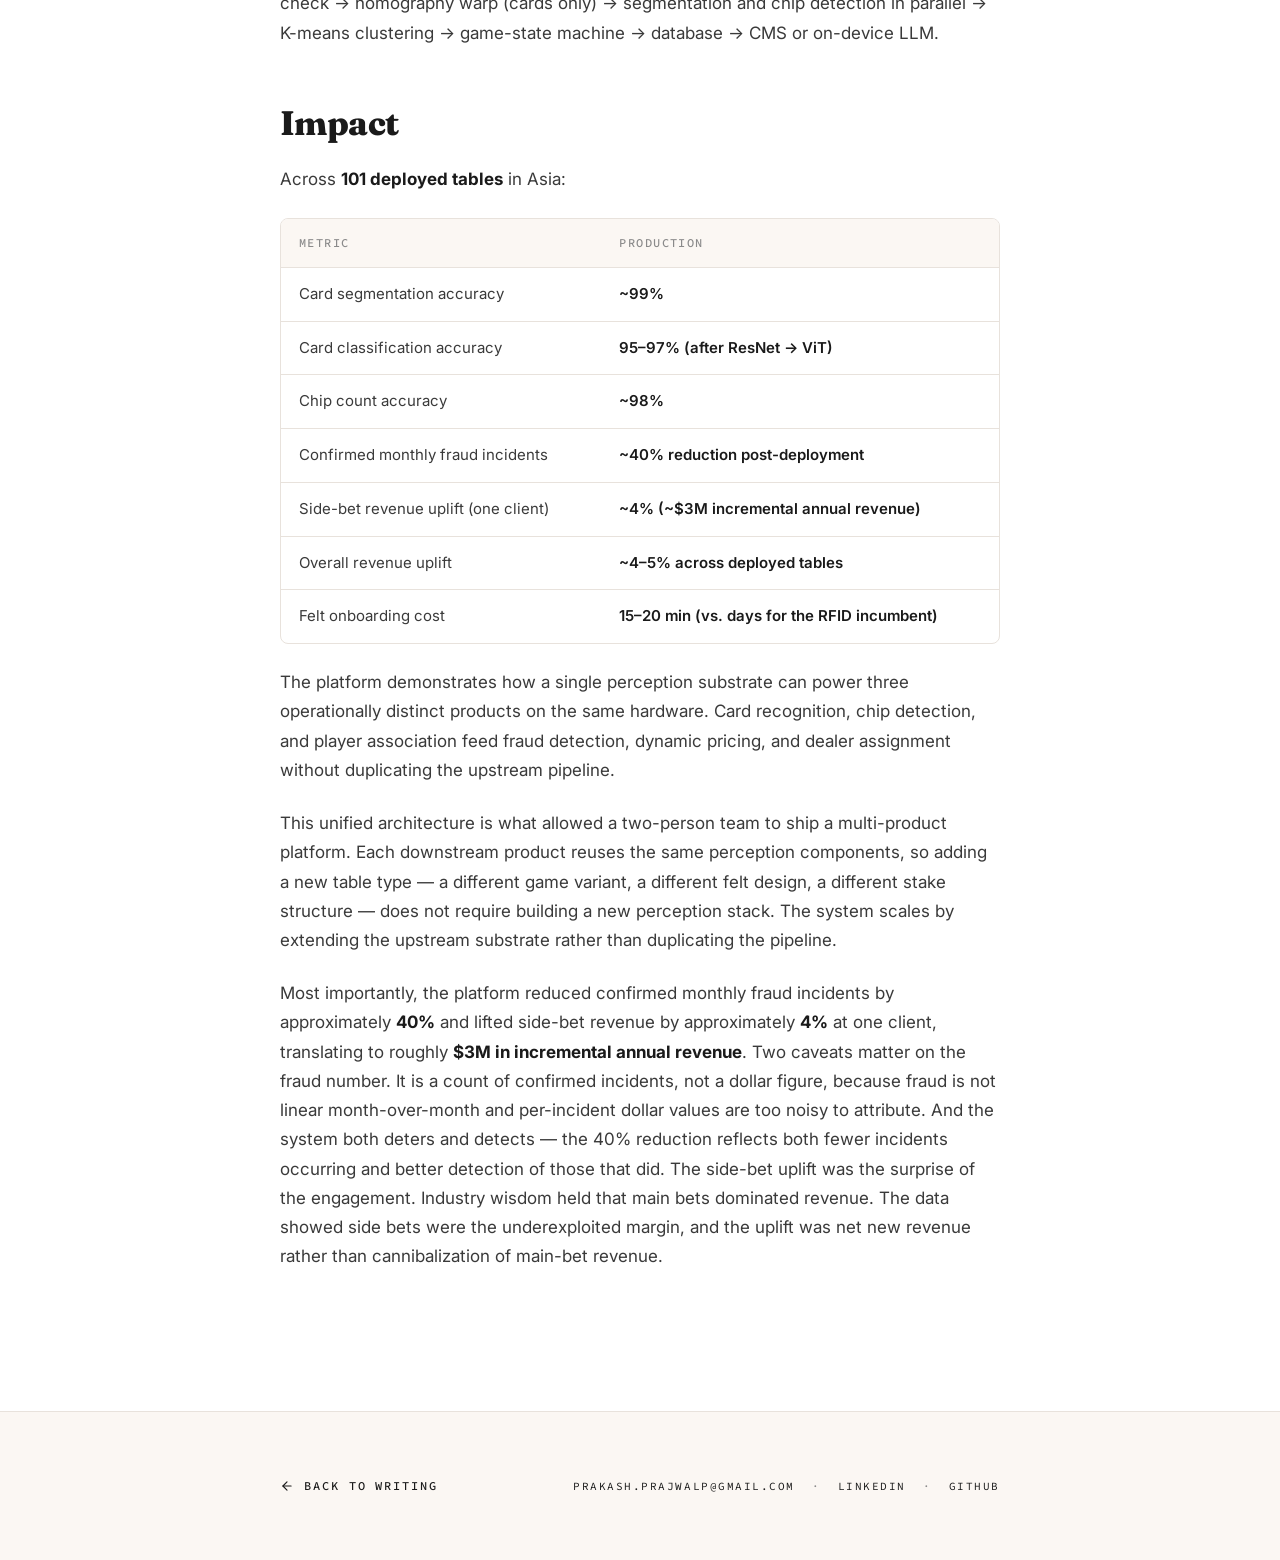
==== commit 171f2a6b: "blog: replace segmentation figure with real model output Swap hand-drawn overlay for actual producti" ====
--- a/blog/casino-vision/index.html
+++ b/blog/casino-vision/index.html
@@ -88,8 +88,8 @@
         <p>We pivoted to segmentation, accepting the higher annotation cost. Polygon-mask labeling takes minutes per card instead of seconds per box. In exchange, segmentation gives the model dense per-pixel signal that handles overlap gracefully. Severely overlapping cards separated cleanly. Card identification went from "works most of the time" to reliable enough to trigger the rest of the pipeline.</p>
 
         <figure>
-          <img src="assets/card-segmentation.jpg" alt="A blackjack table photographed from the camera angle, with each card instance overlaid in a distinct color: the two cards in the left player hand are masked in blue and red, the right player hand's Q of spades and 9 of diamonds in green and yellow, and the dealer's face-down card and Ace of diamonds in purple and teal." />
-          <figcaption>Per-instance segmentation in production. Each card gets its own mask and its own color — including the stacked, partially overlapping cards in each hand. The dense per-pixel signal is what lets the model separate cards that anchor-box detection collapsed into a single object.</figcaption>
+          <img src="assets/card-segmentation.jpg" alt="Production segmentation output overlaid on a blackjack table frame. Four card instances are masked in distinct colors: the player hand's two stacked cards are masked in blue and green, and the dealer's two cards are masked in red and magenta. Each mask follows the precise pixel boundary of its card, including the overlapping edges where the two cards in each hand touch." />
+          <figcaption>Production segmentation output. Each card instance gets its own per-pixel mask in a distinct color — including the stacked, overlapping cards in each hand. The dense per-pixel signal is what lets the model separate cards that anchor-box detection collapsed into a single object.</figcaption>
         </figure>
 
         <p>Production card segmentation accuracy reached approximately <strong>99%</strong>.</p>
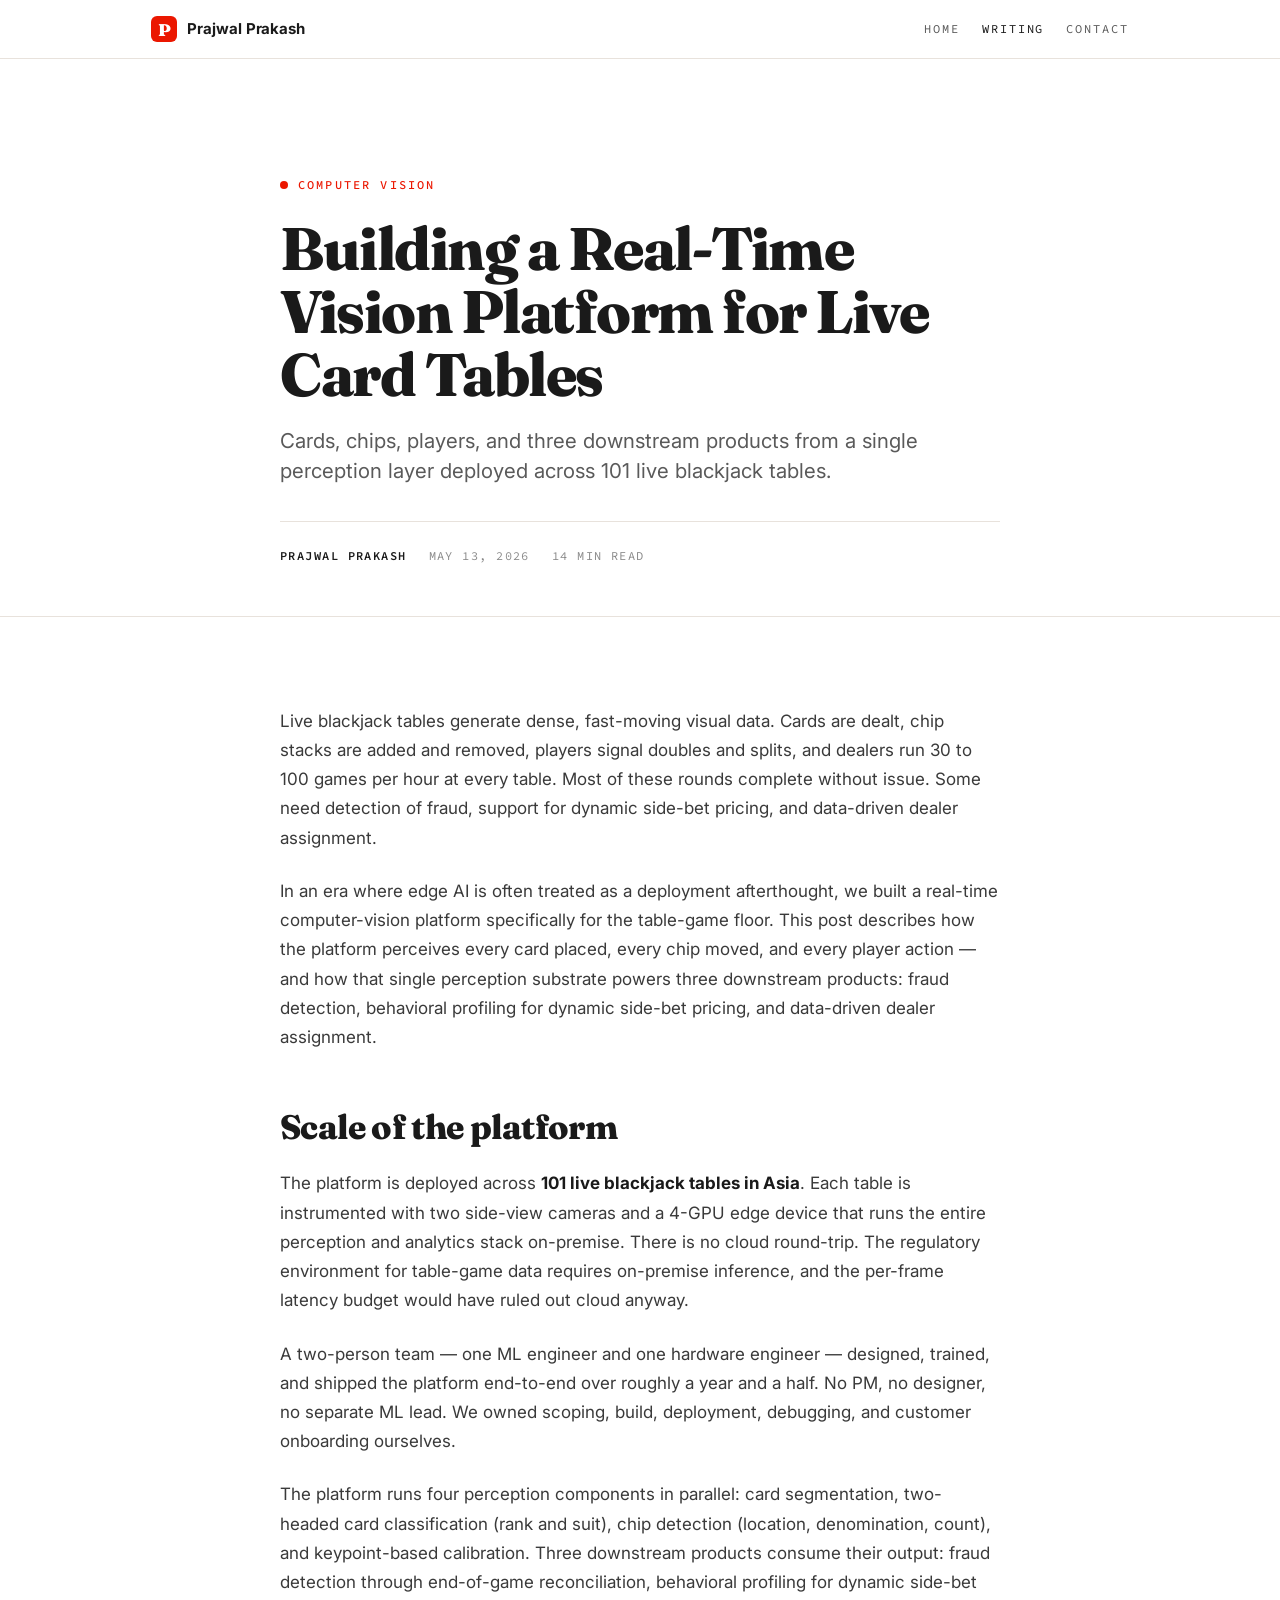
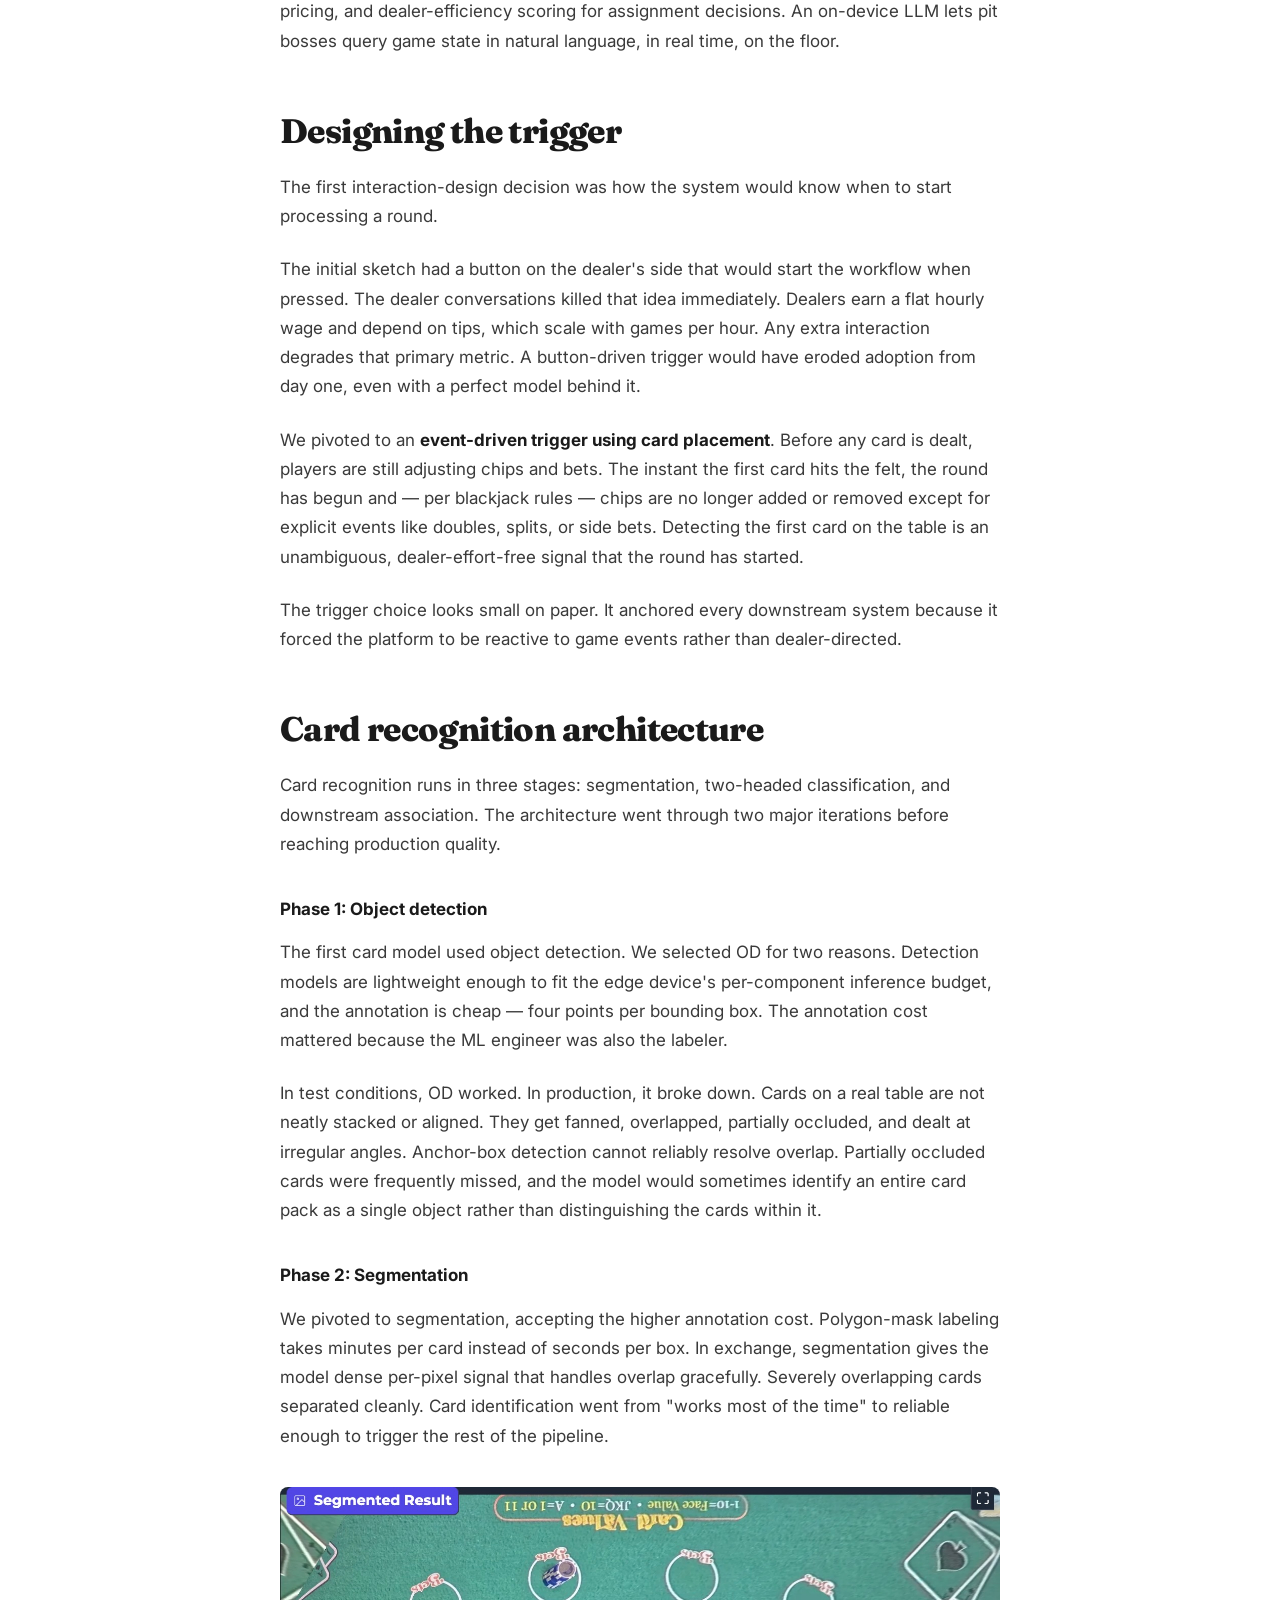
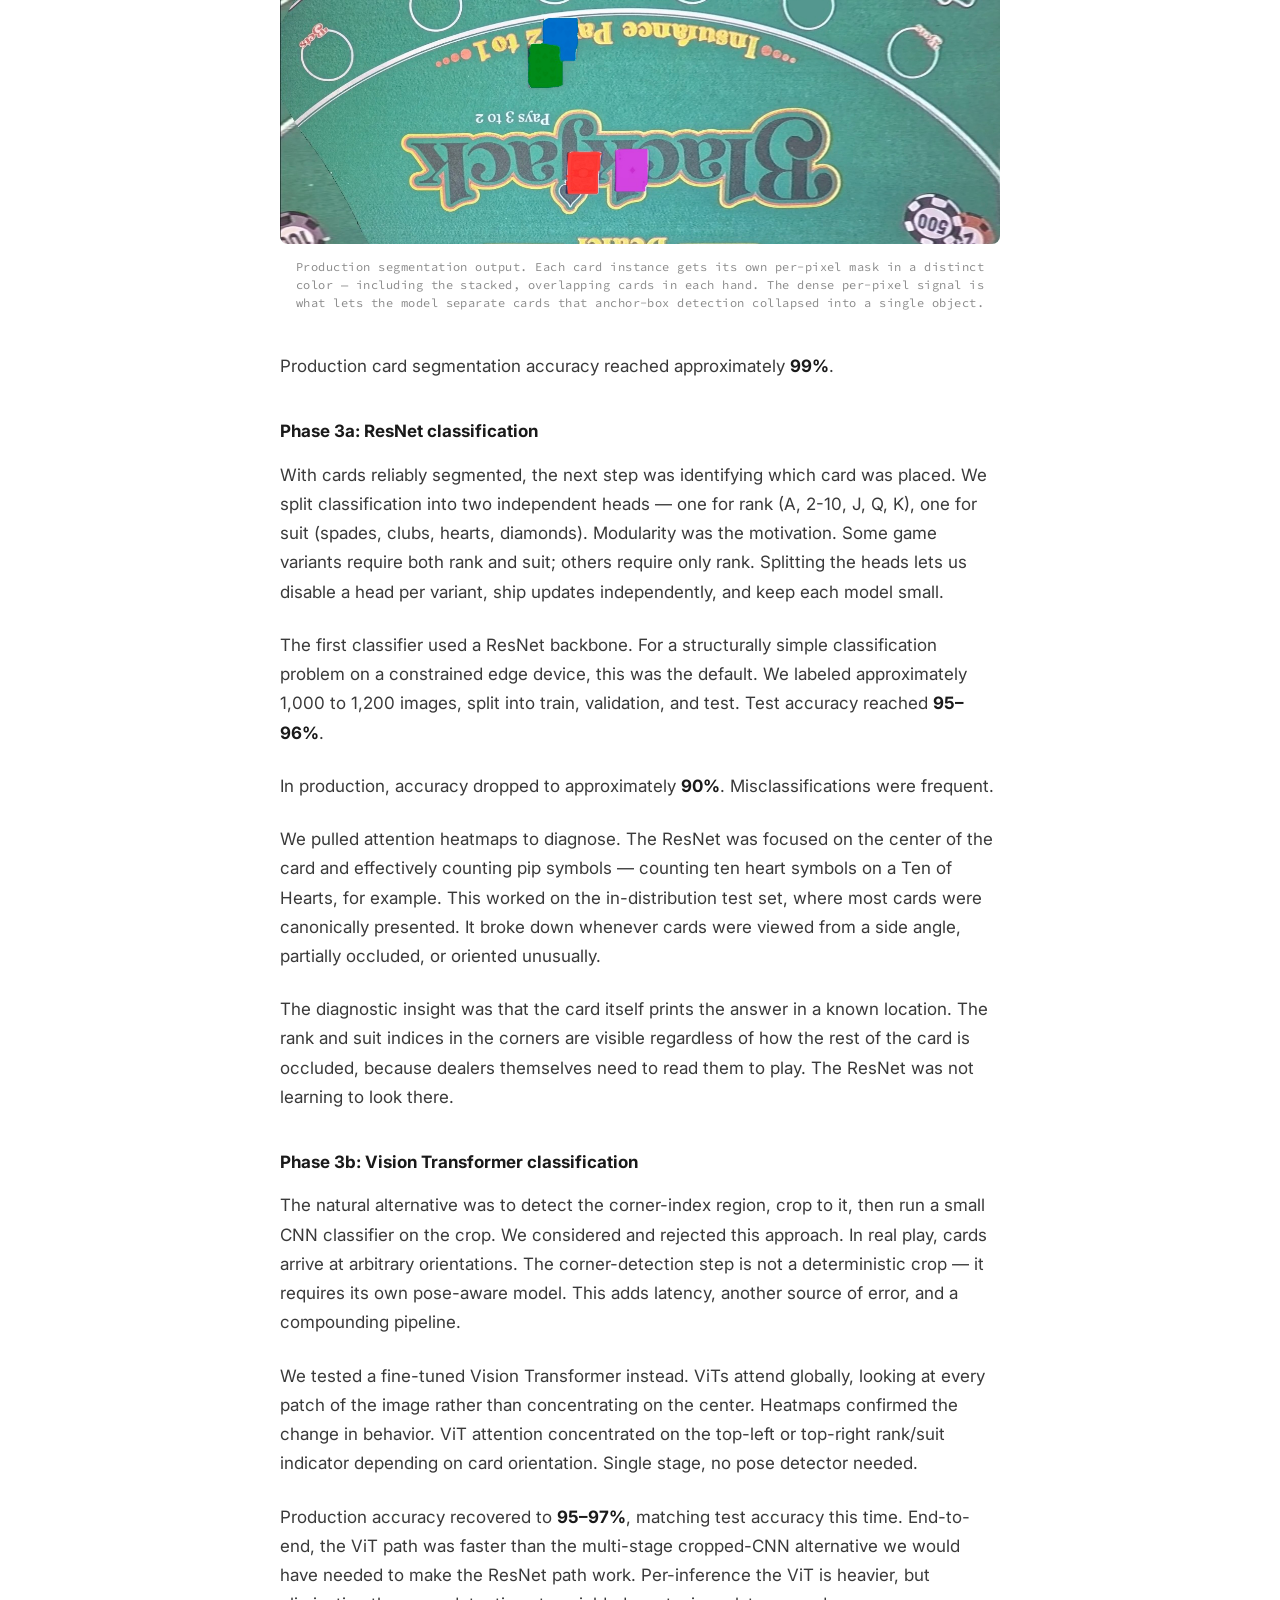
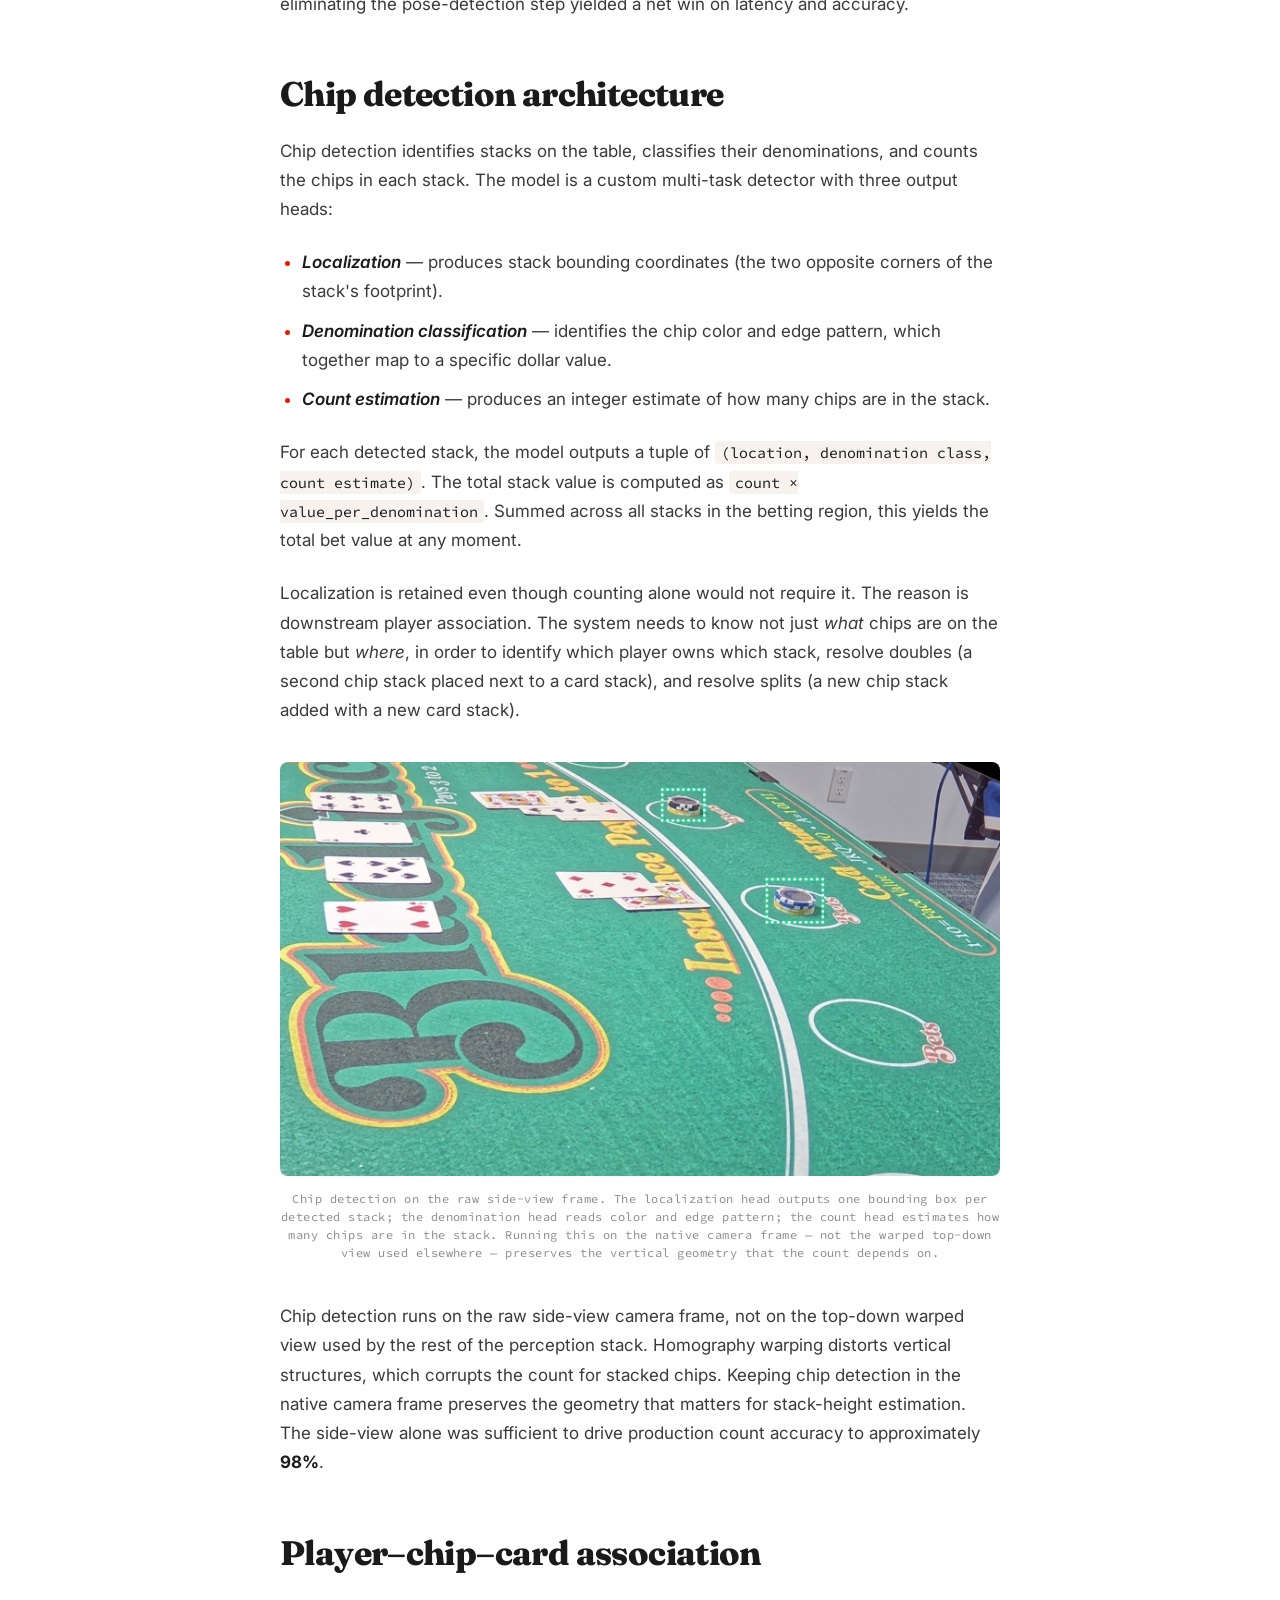
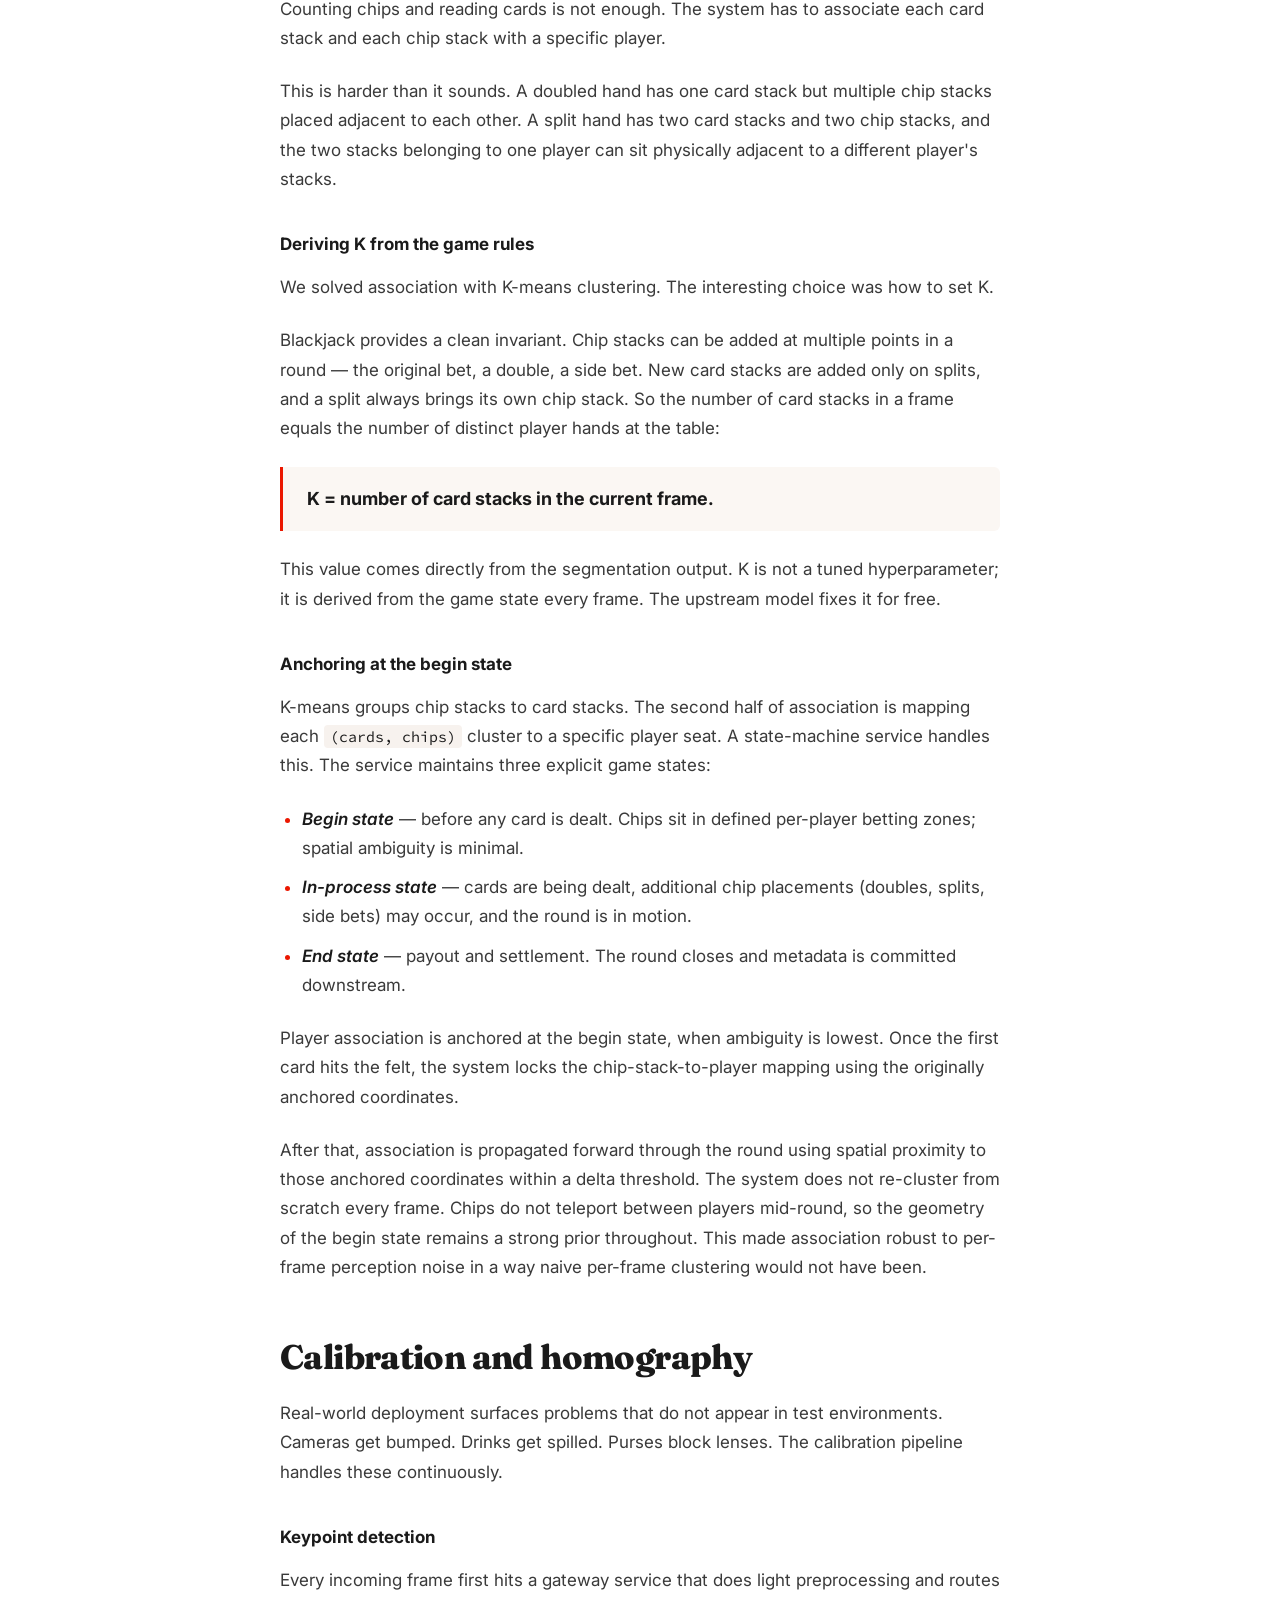
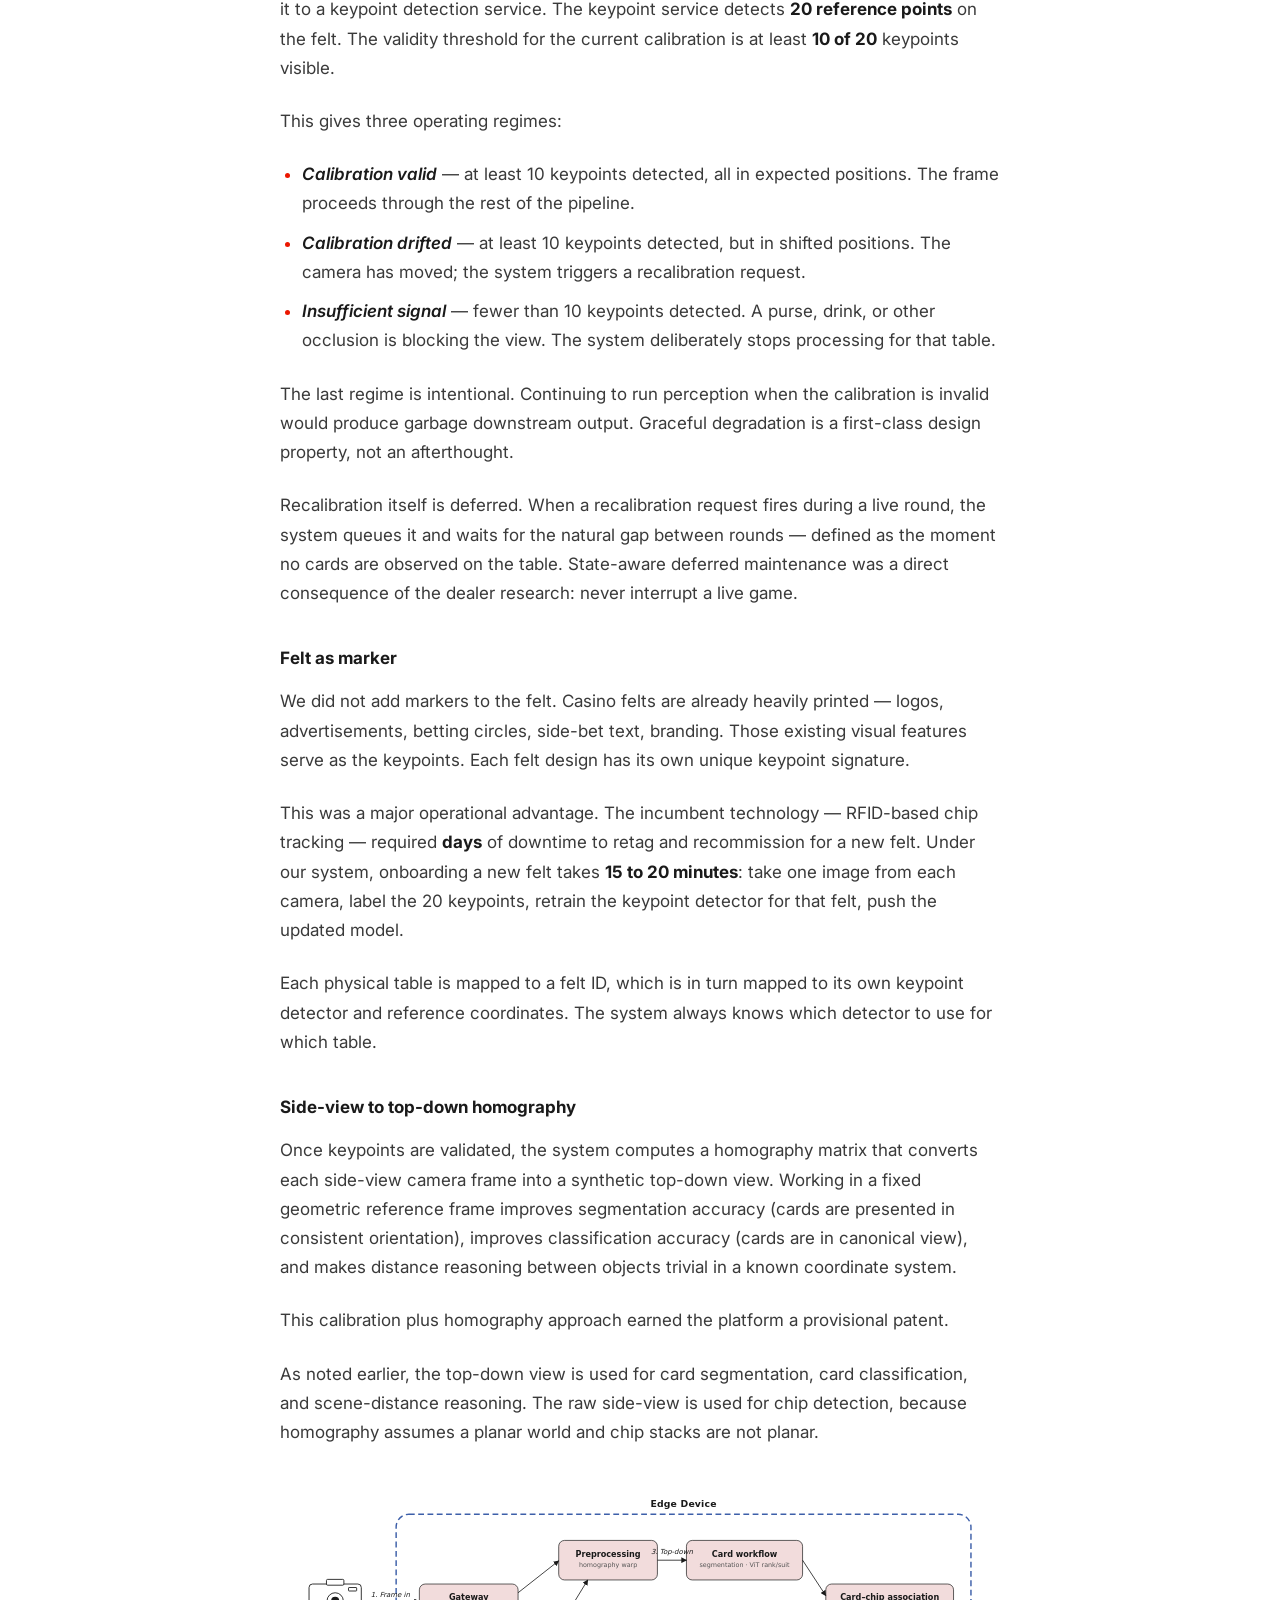
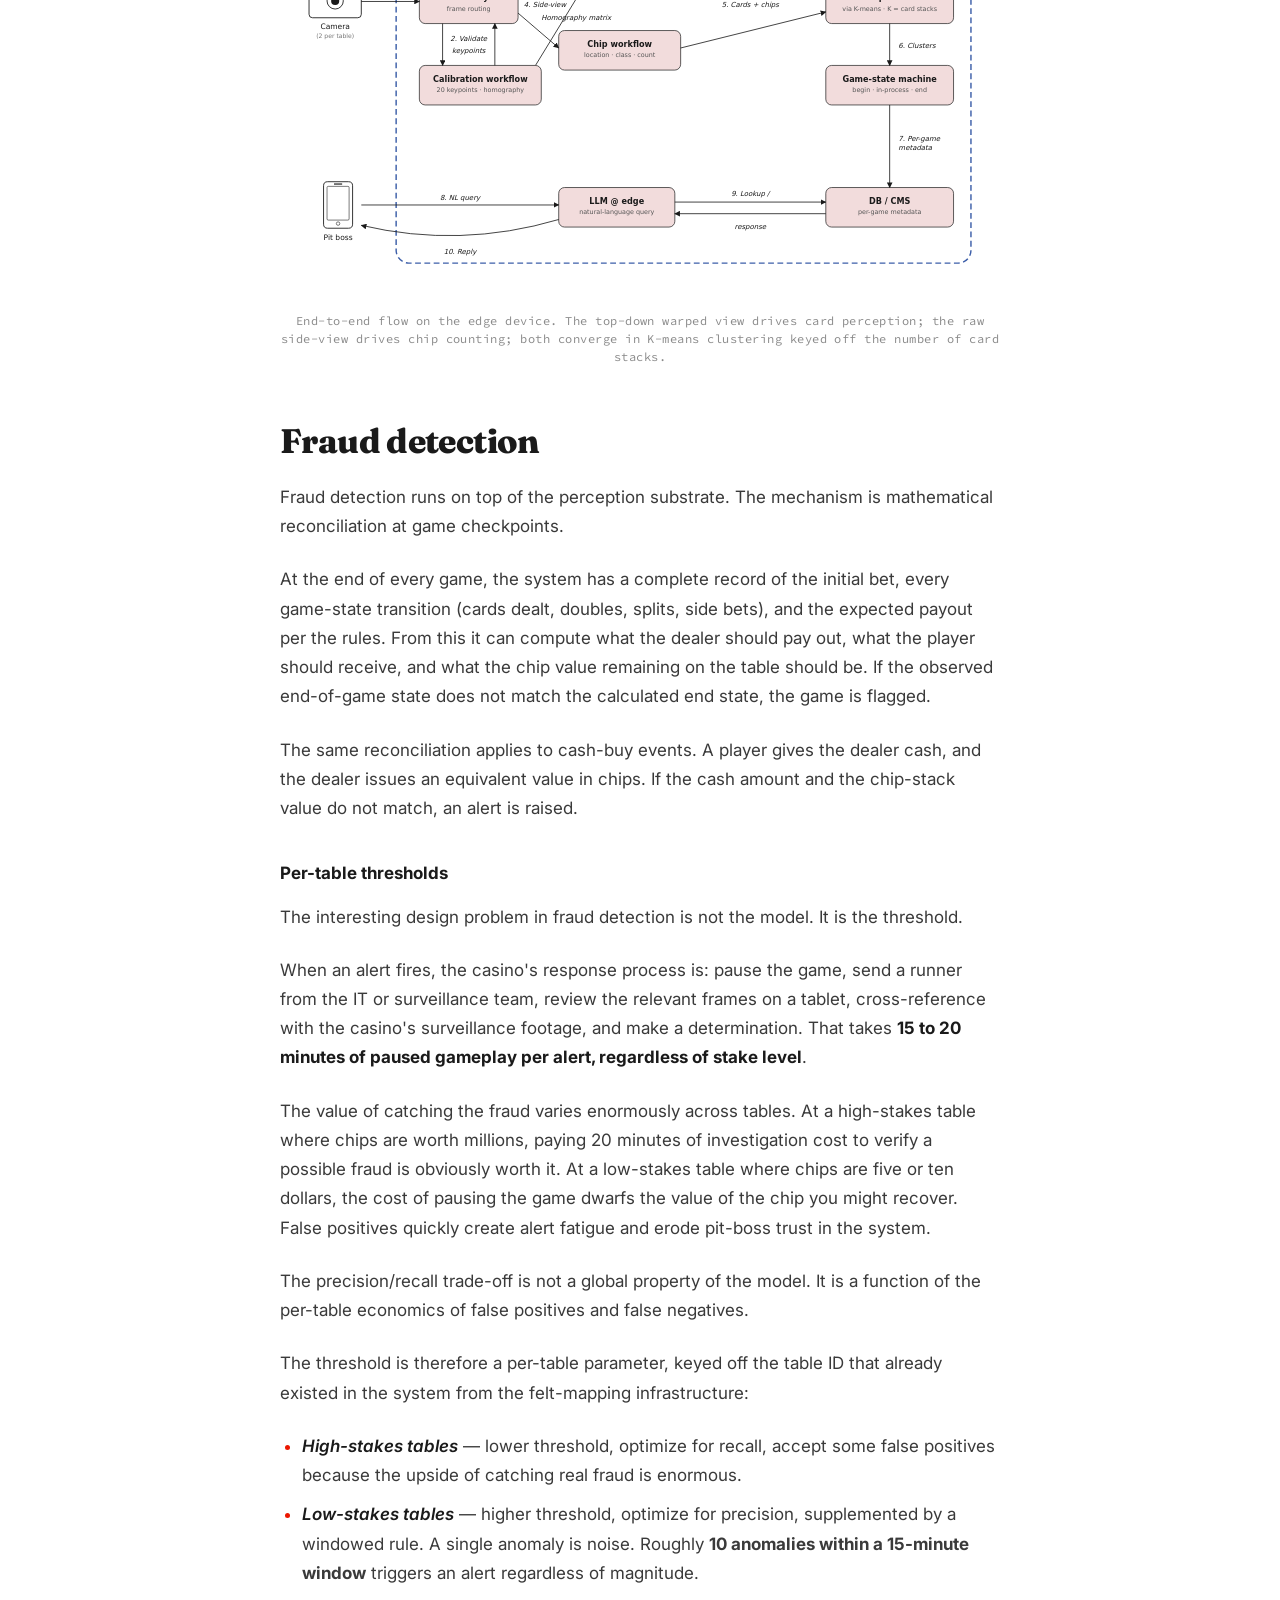
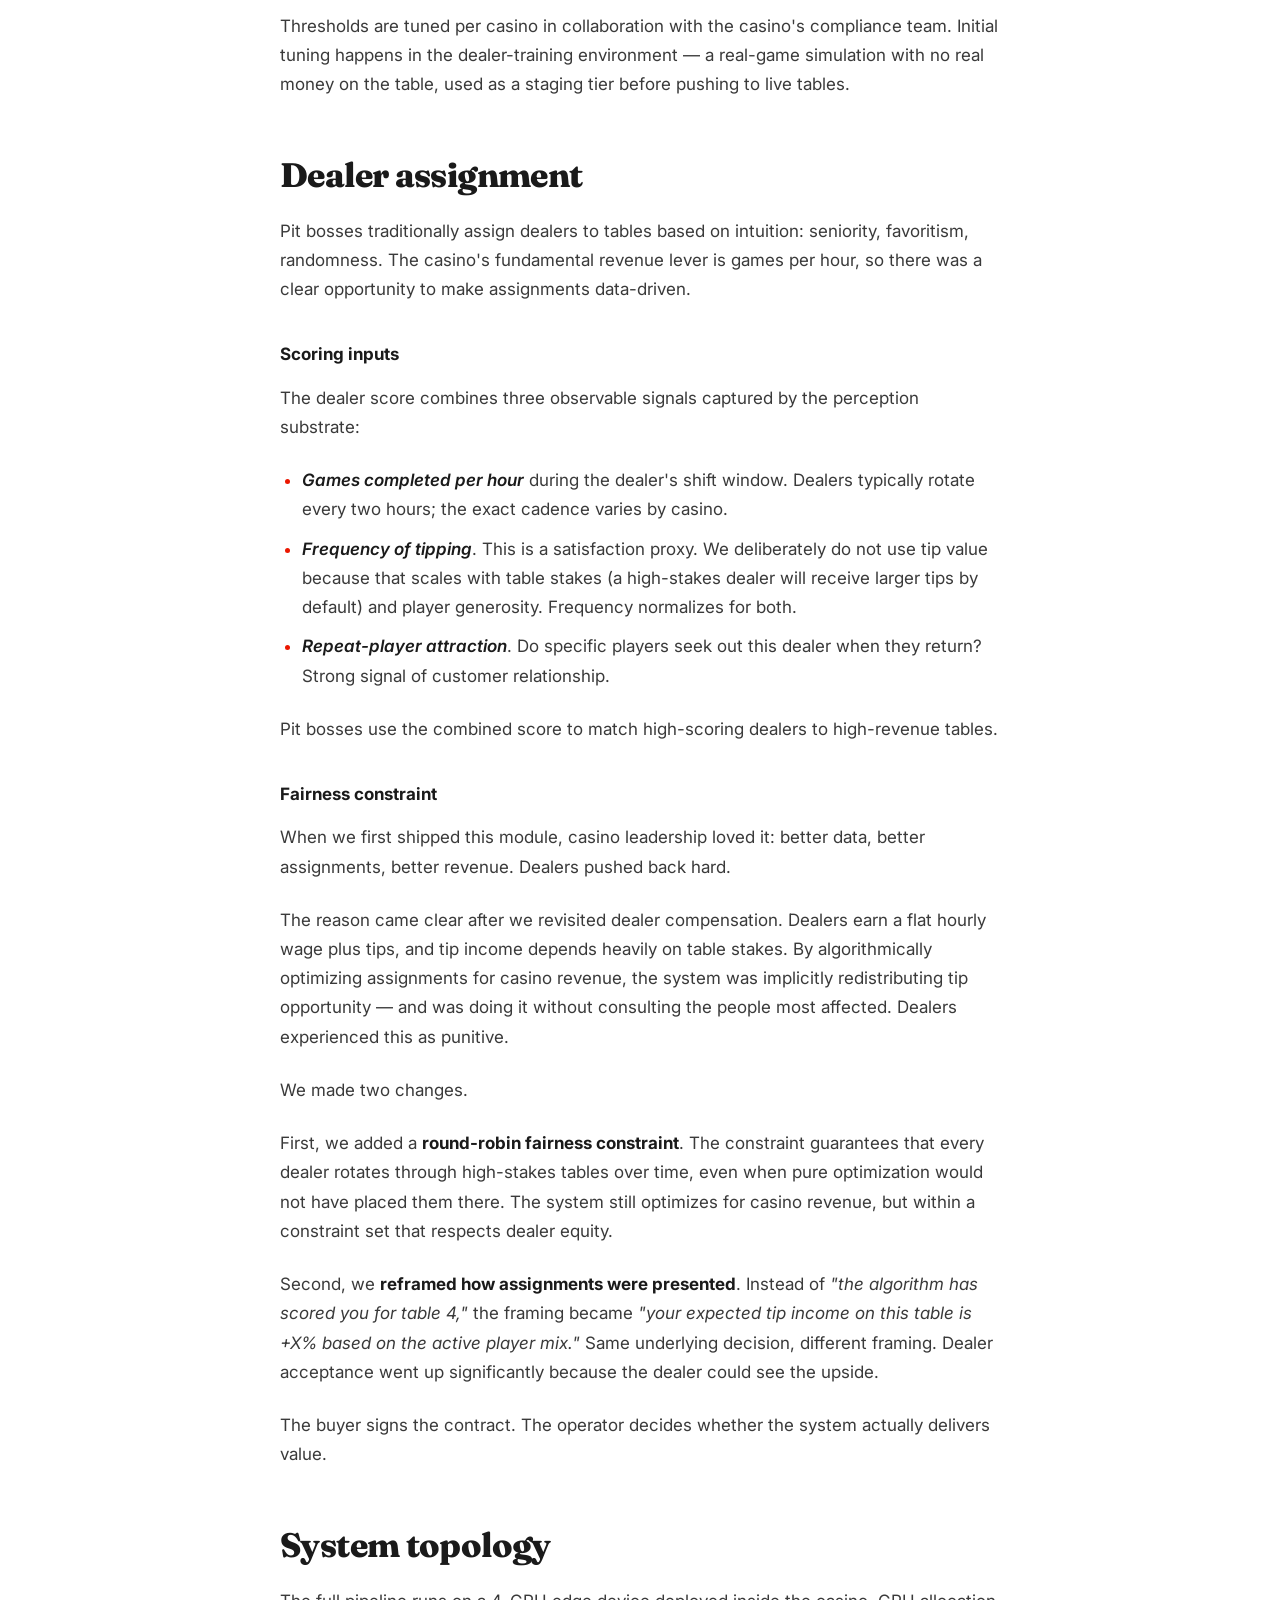
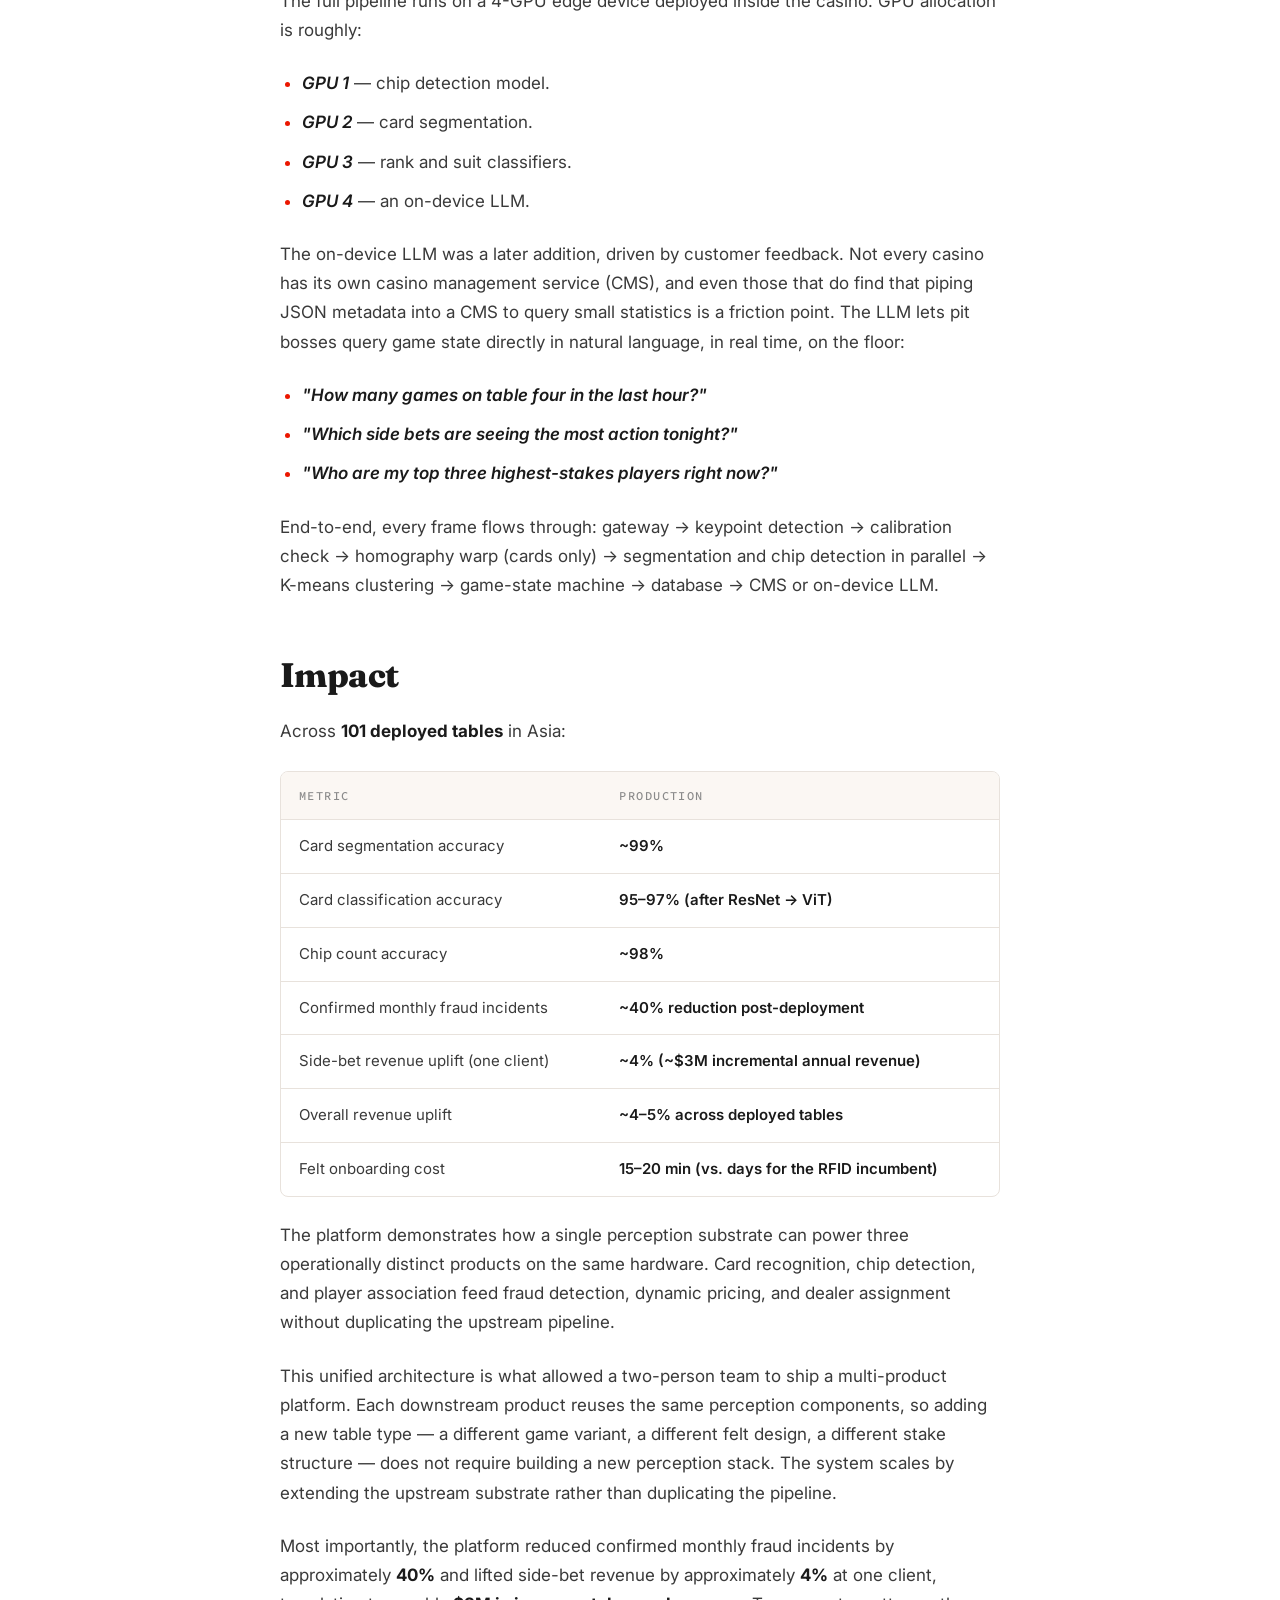
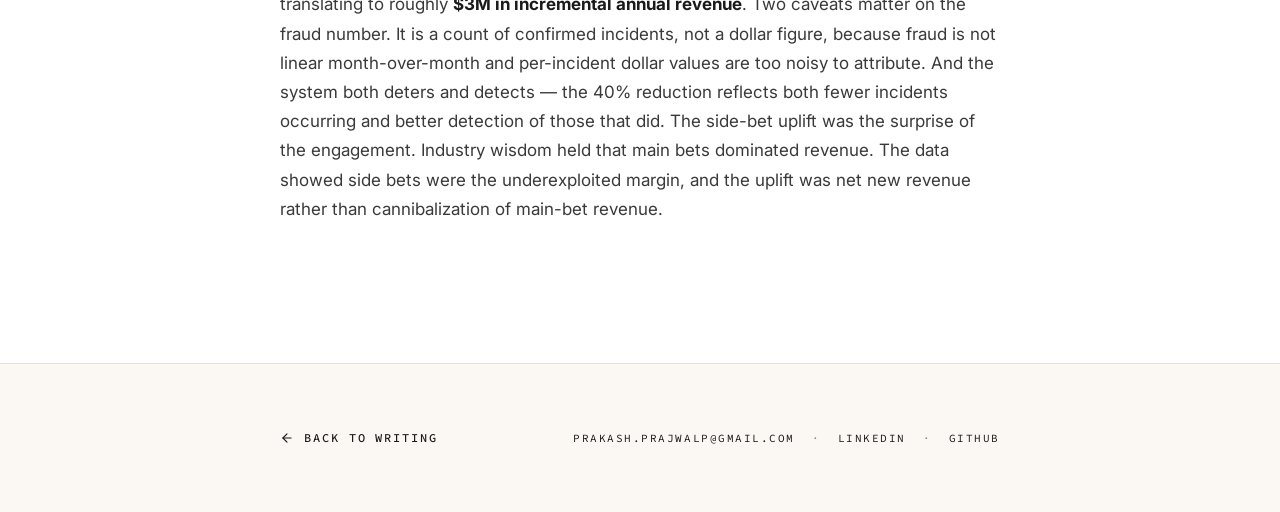
==== commit 0874237f: "blog: add chip detection figure to chip section Side-view chip detection output — two stacks (differ" ====
--- a/blog/casino-vision/index.html
+++ b/blog/casino-vision/index.html
@@ -127,6 +127,11 @@
         <p>For each detected stack, the model outputs a tuple of <code>(location, denomination class, count estimate)</code>. The total stack value is computed as <code>count × value_per_denomination</code>. Summed across all stacks in the betting region, this yields the total bet value at any moment.</p>
 
         <p>Localization is retained even though counting alone would not require it. The reason is downstream player association. The system needs to know not just <em>what</em> chips are on the table but <em>where</em>, in order to identify which player owns which stack, resolve doubles (a second chip stack placed next to a card stack), and resolve splits (a new chip stack added with a new card stack).</p>
+
+        <figure>
+          <img src="assets/chip-detection.jpg" alt="A side-view photograph of a live blackjack table with two chip stacks detected by the model — each enclosed in a dotted green bounding box. The upper stack contains darker (higher-denomination) chips; the lower stack contains blue and white (lower-denomination) chips. Cards are visible across several player positions and the dealer position, but only the chip stacks are highlighted." />
+          <figcaption>Chip detection on the raw side-view frame. The localization head outputs one bounding box per detected stack; the denomination head reads color and edge pattern; the count head estimates how many chips are in the stack. Running this on the native camera frame — not the warped top-down view used elsewhere — preserves the vertical geometry that the count depends on.</figcaption>
+        </figure>
 
         <p>Chip detection runs on the raw side-view camera frame, not on the top-down warped view used by the rest of the perception stack. Homography warping distorts vertical structures, which corrupts the count for stacked chips. Keeping chip detection in the native camera frame preserves the geometry that matters for stack-height estimation. The side-view alone was sufficient to drive production count accuracy to approximately <strong>98%</strong>.</p>
 
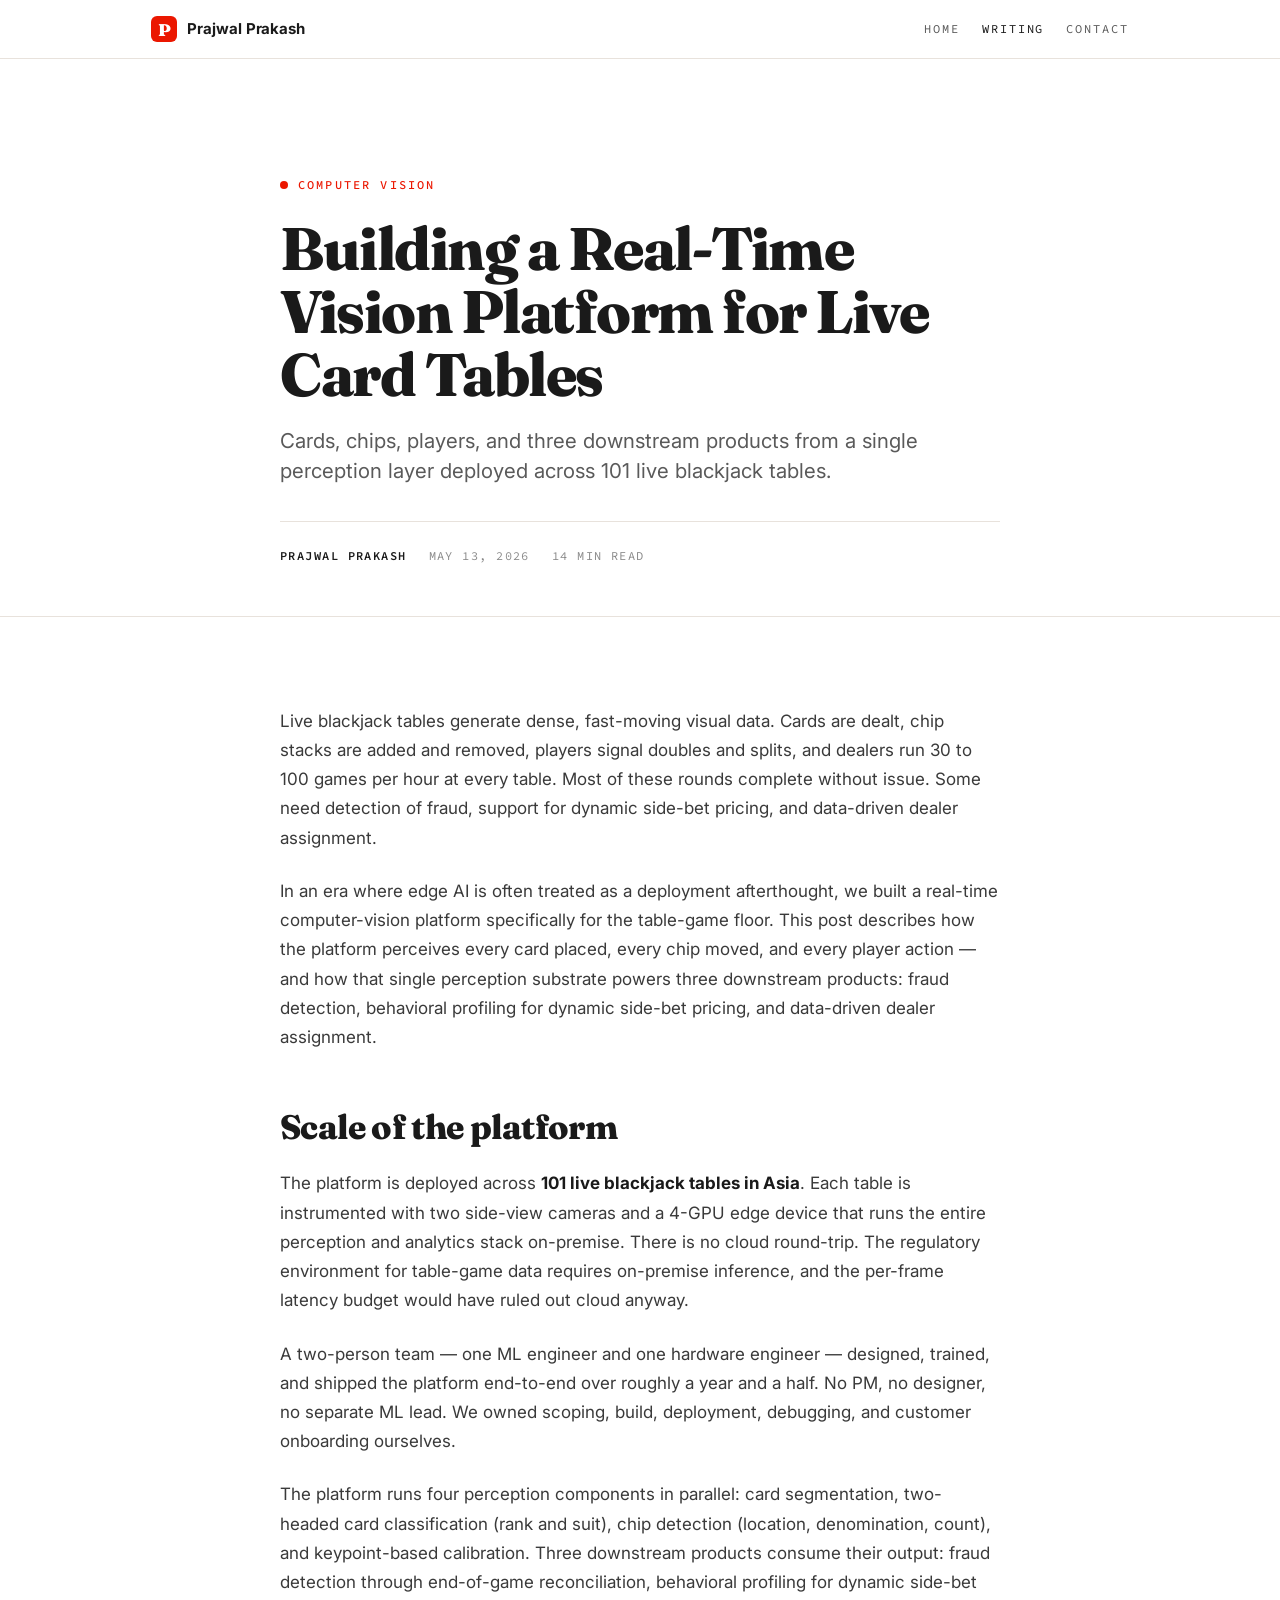
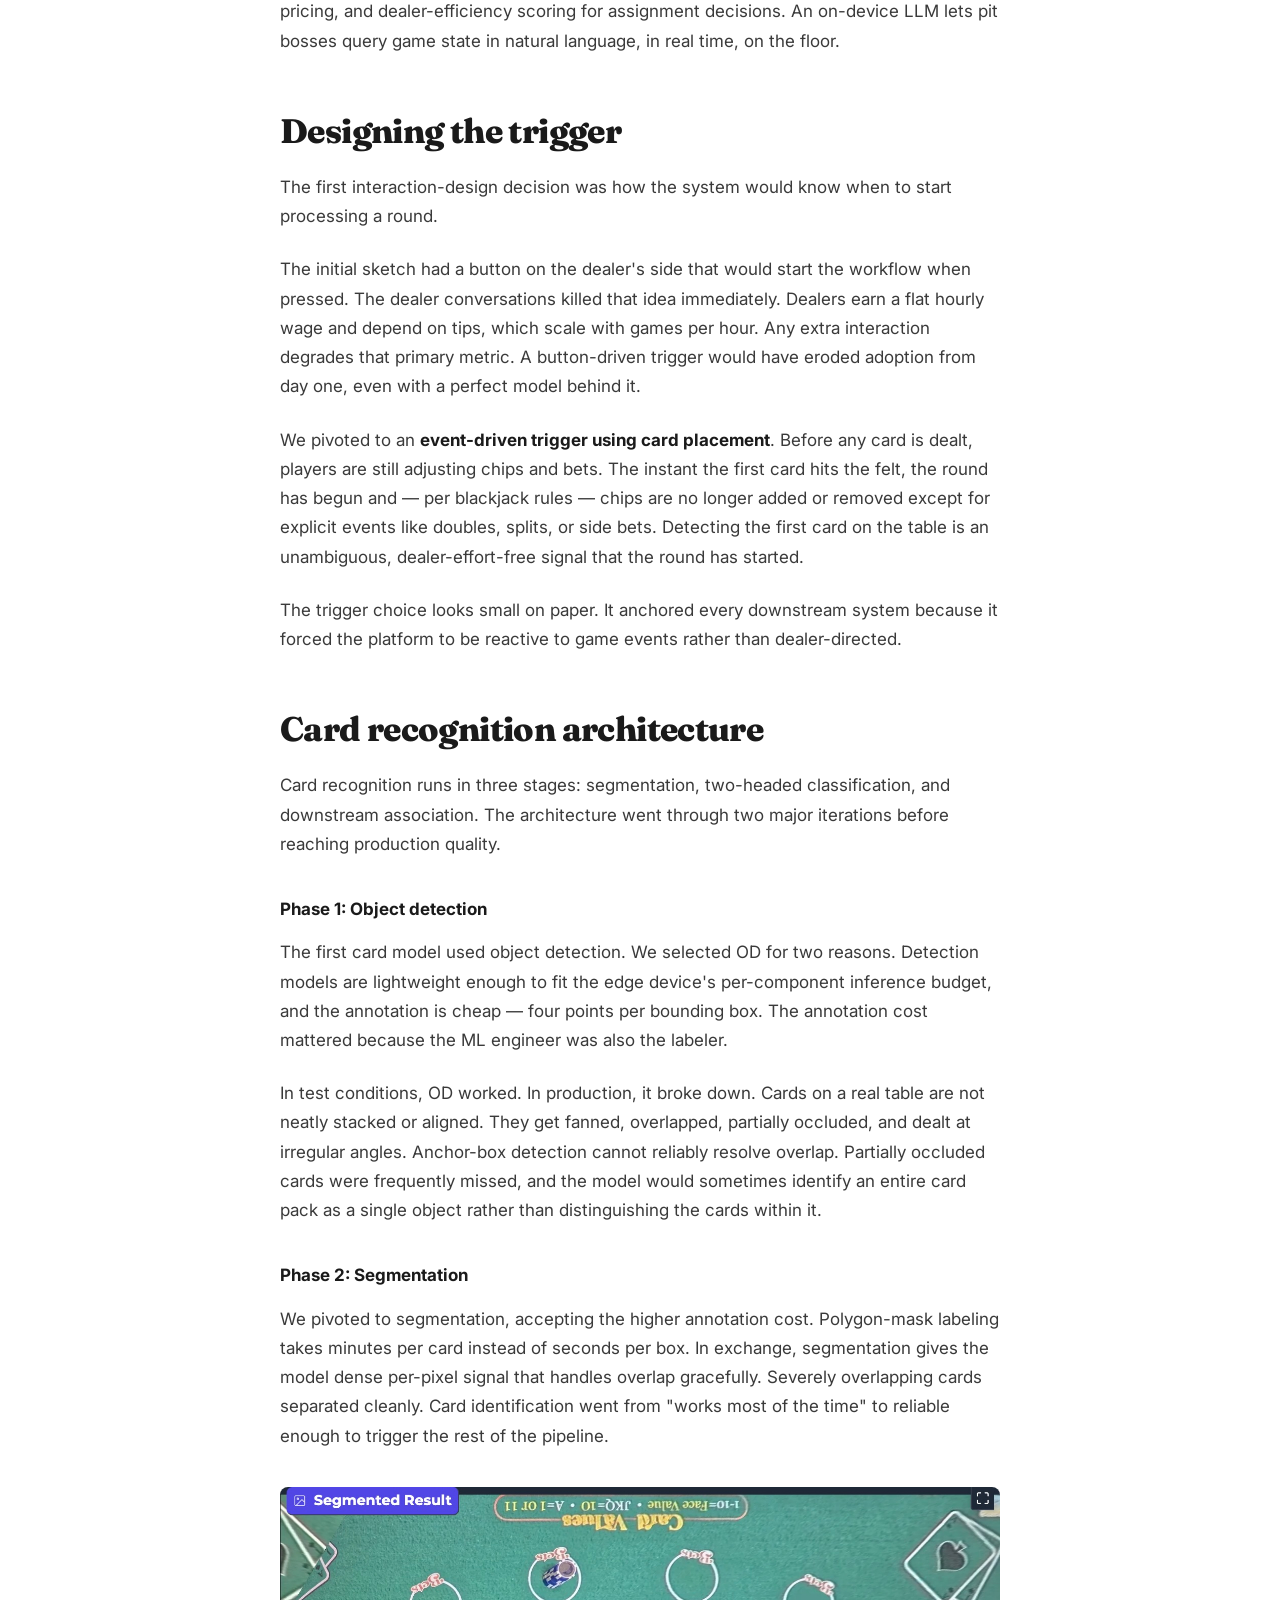
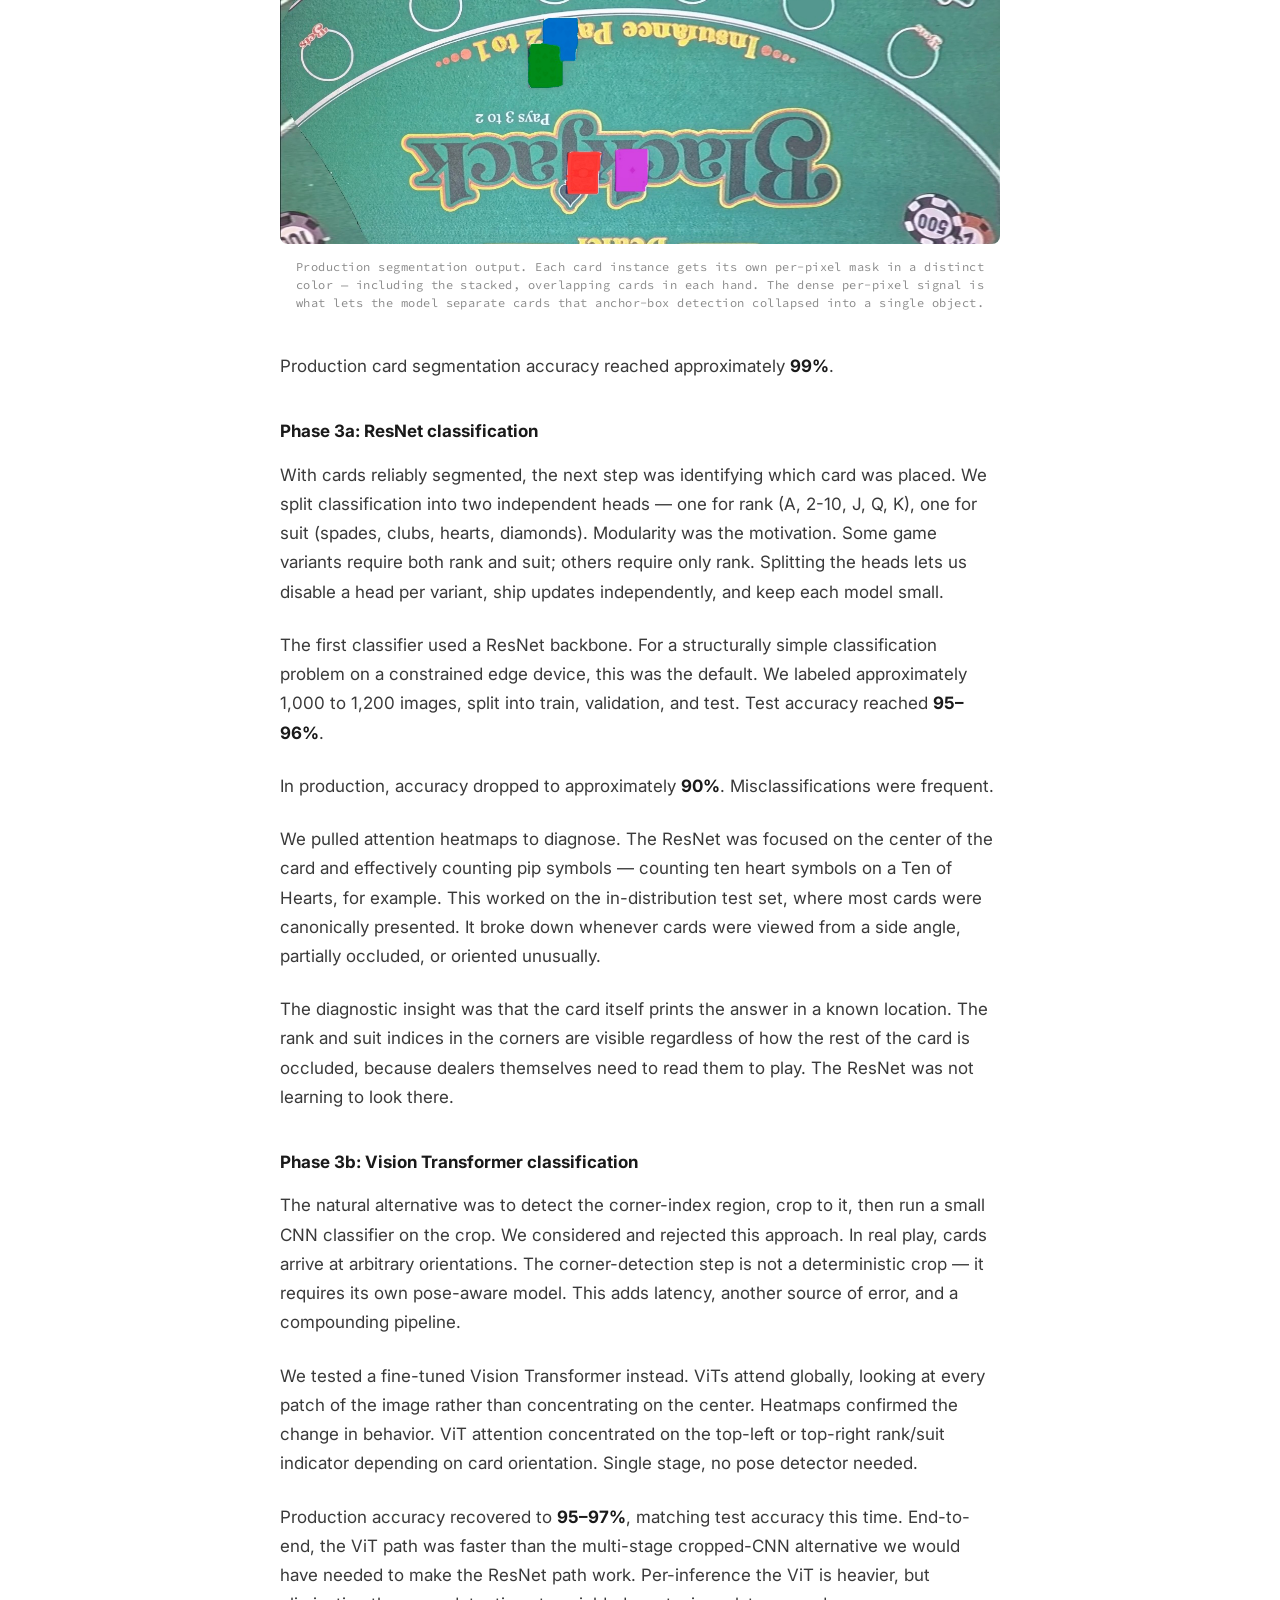
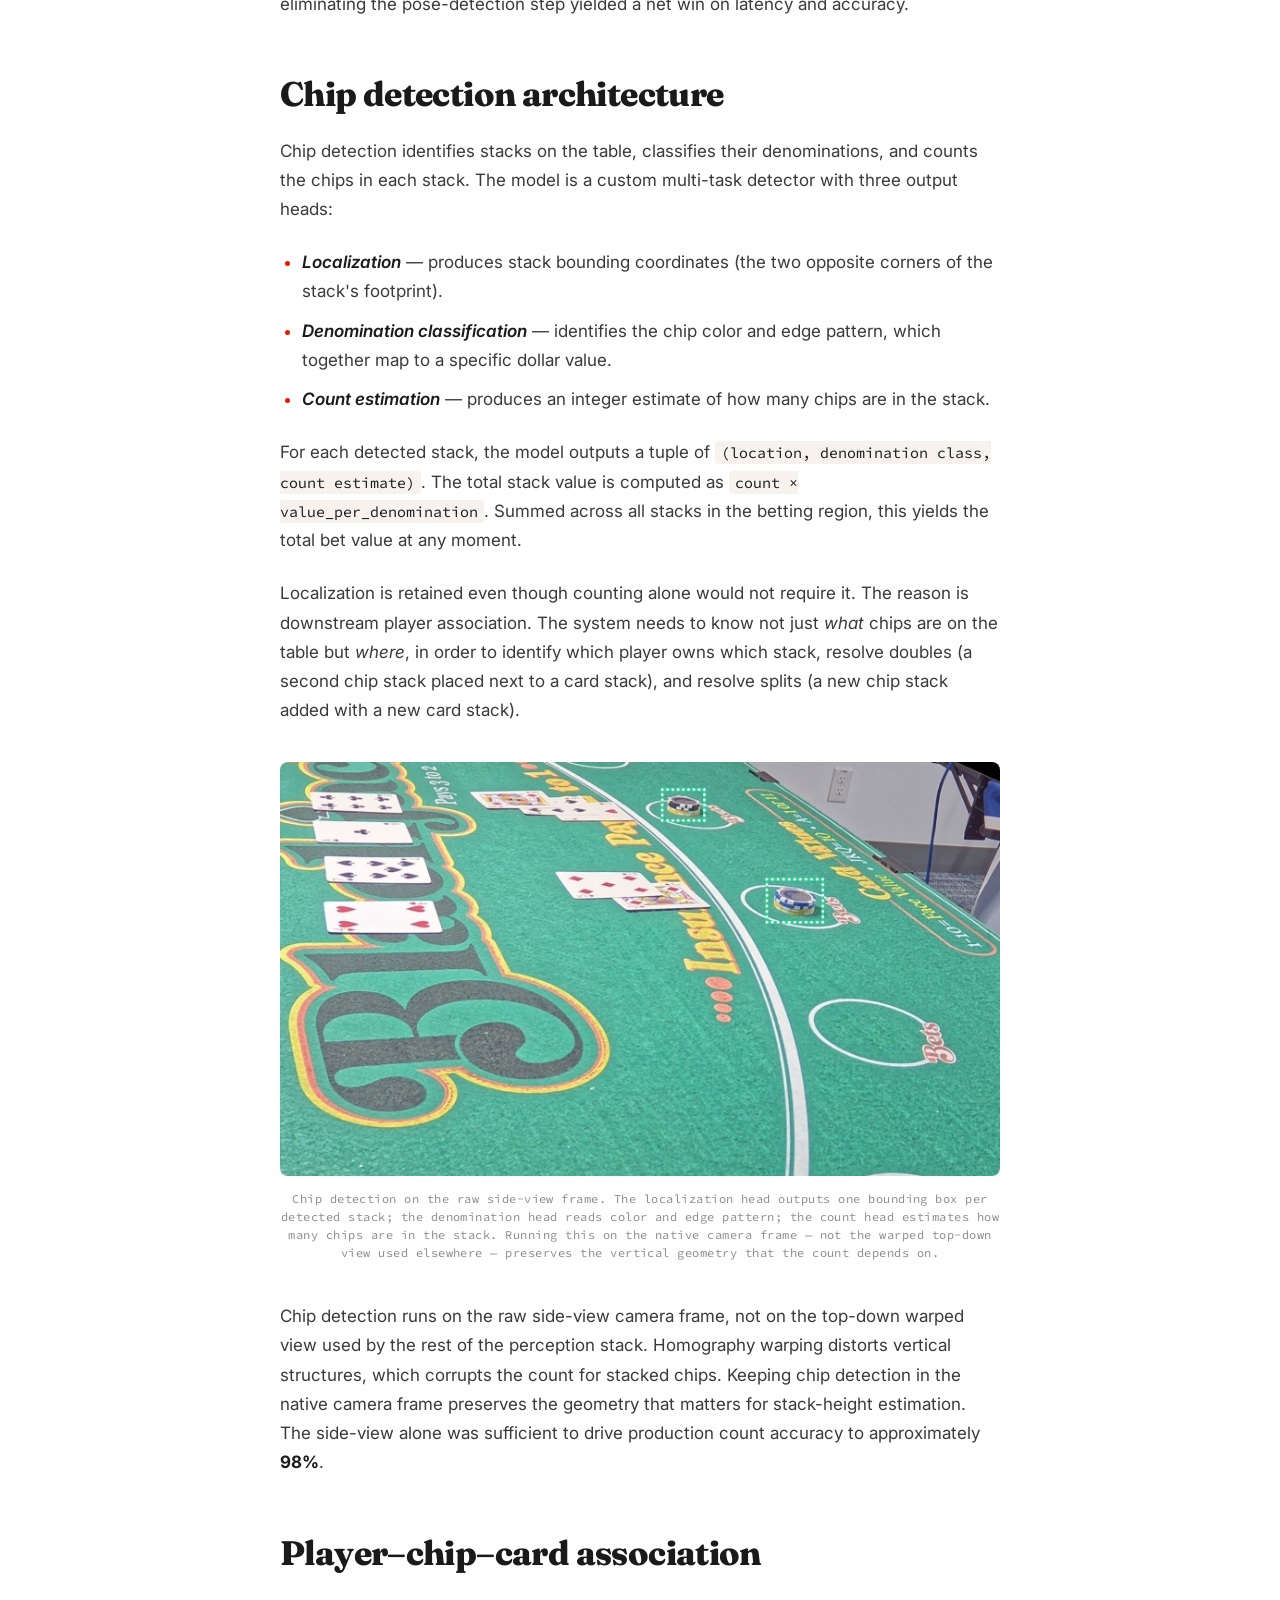
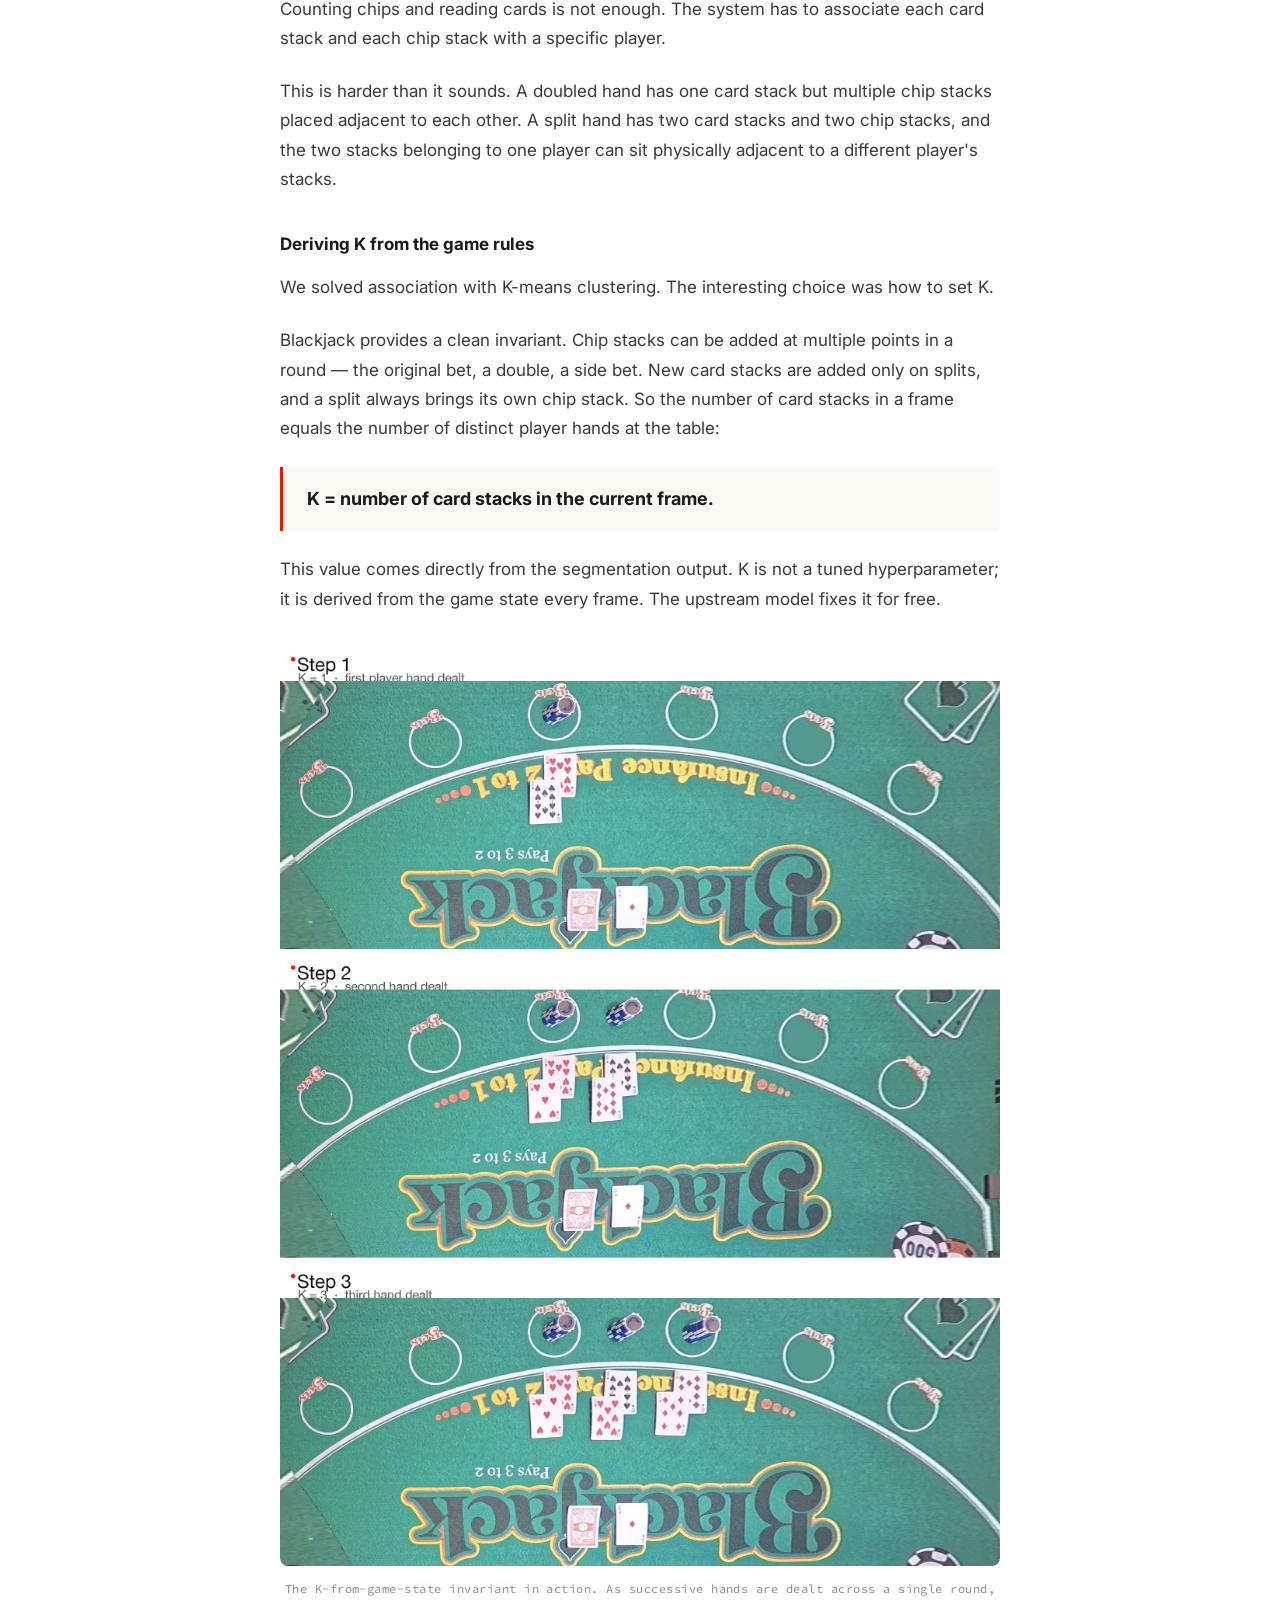
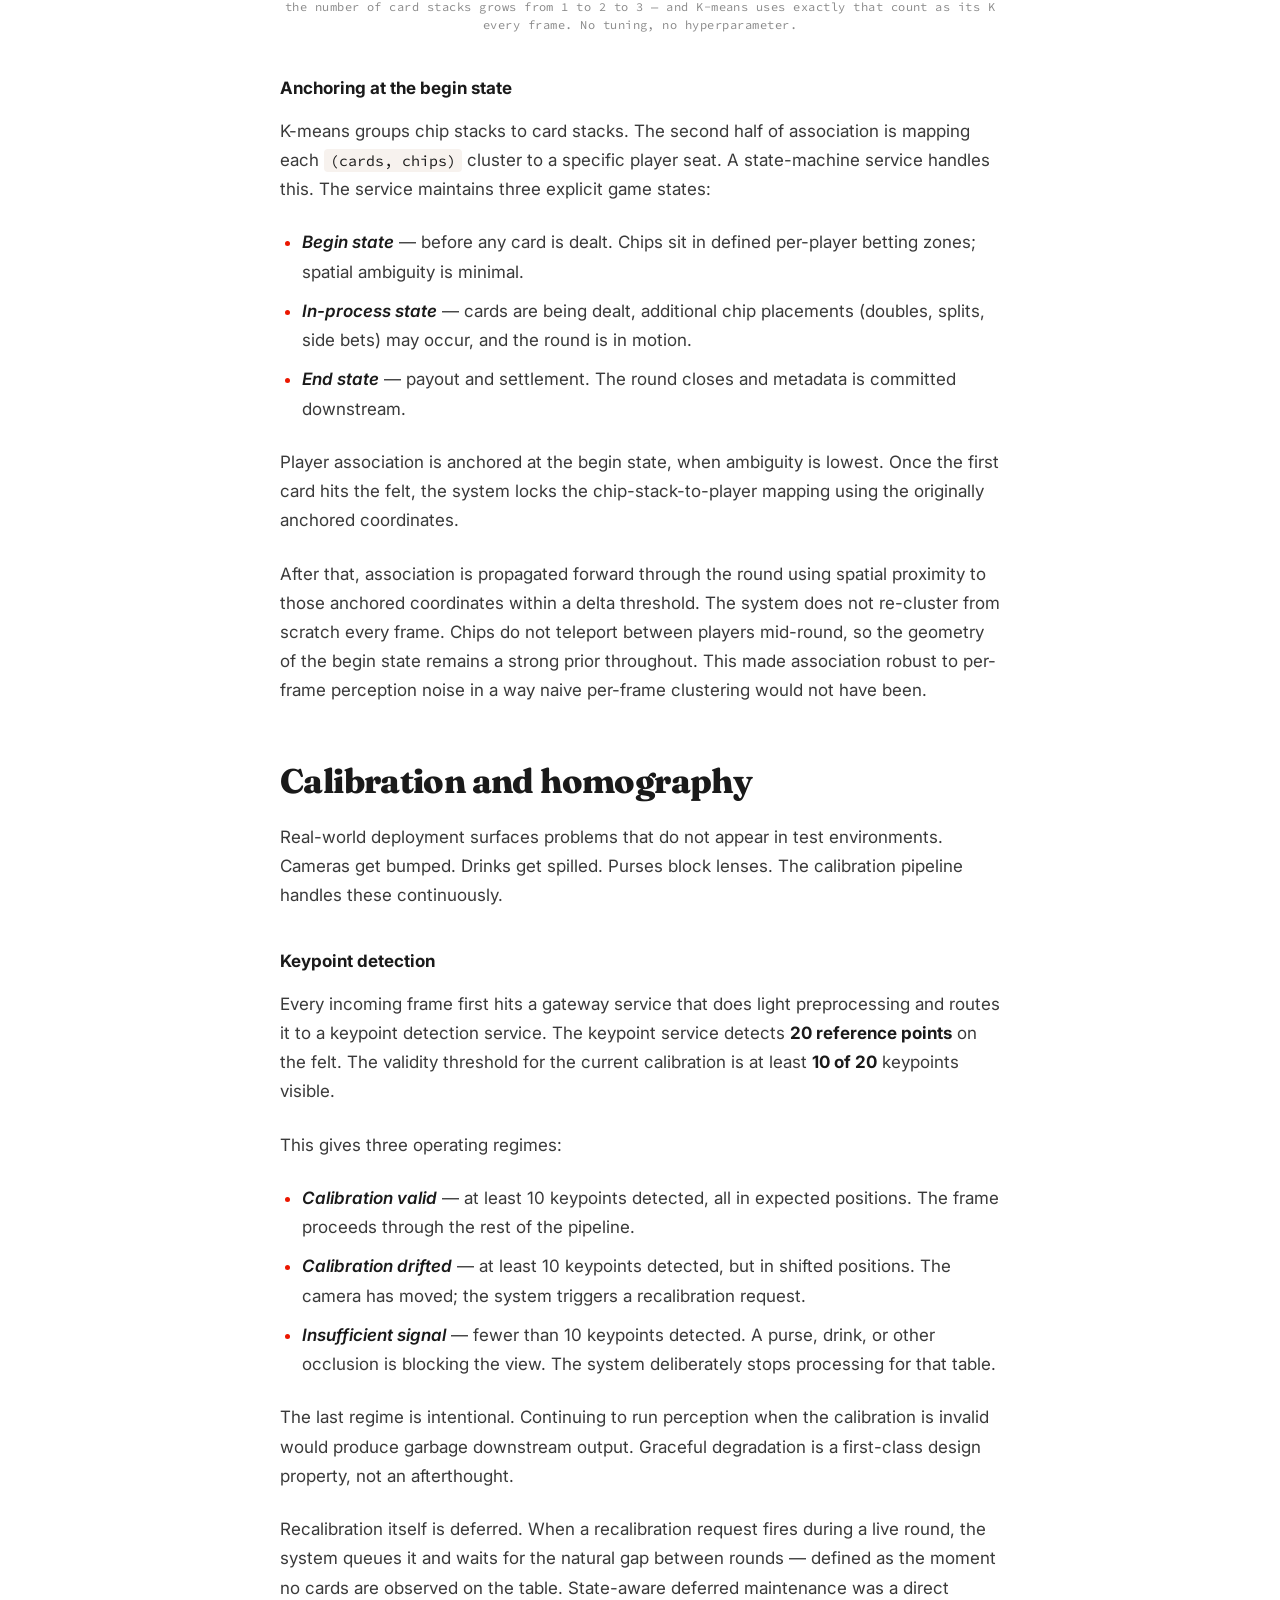
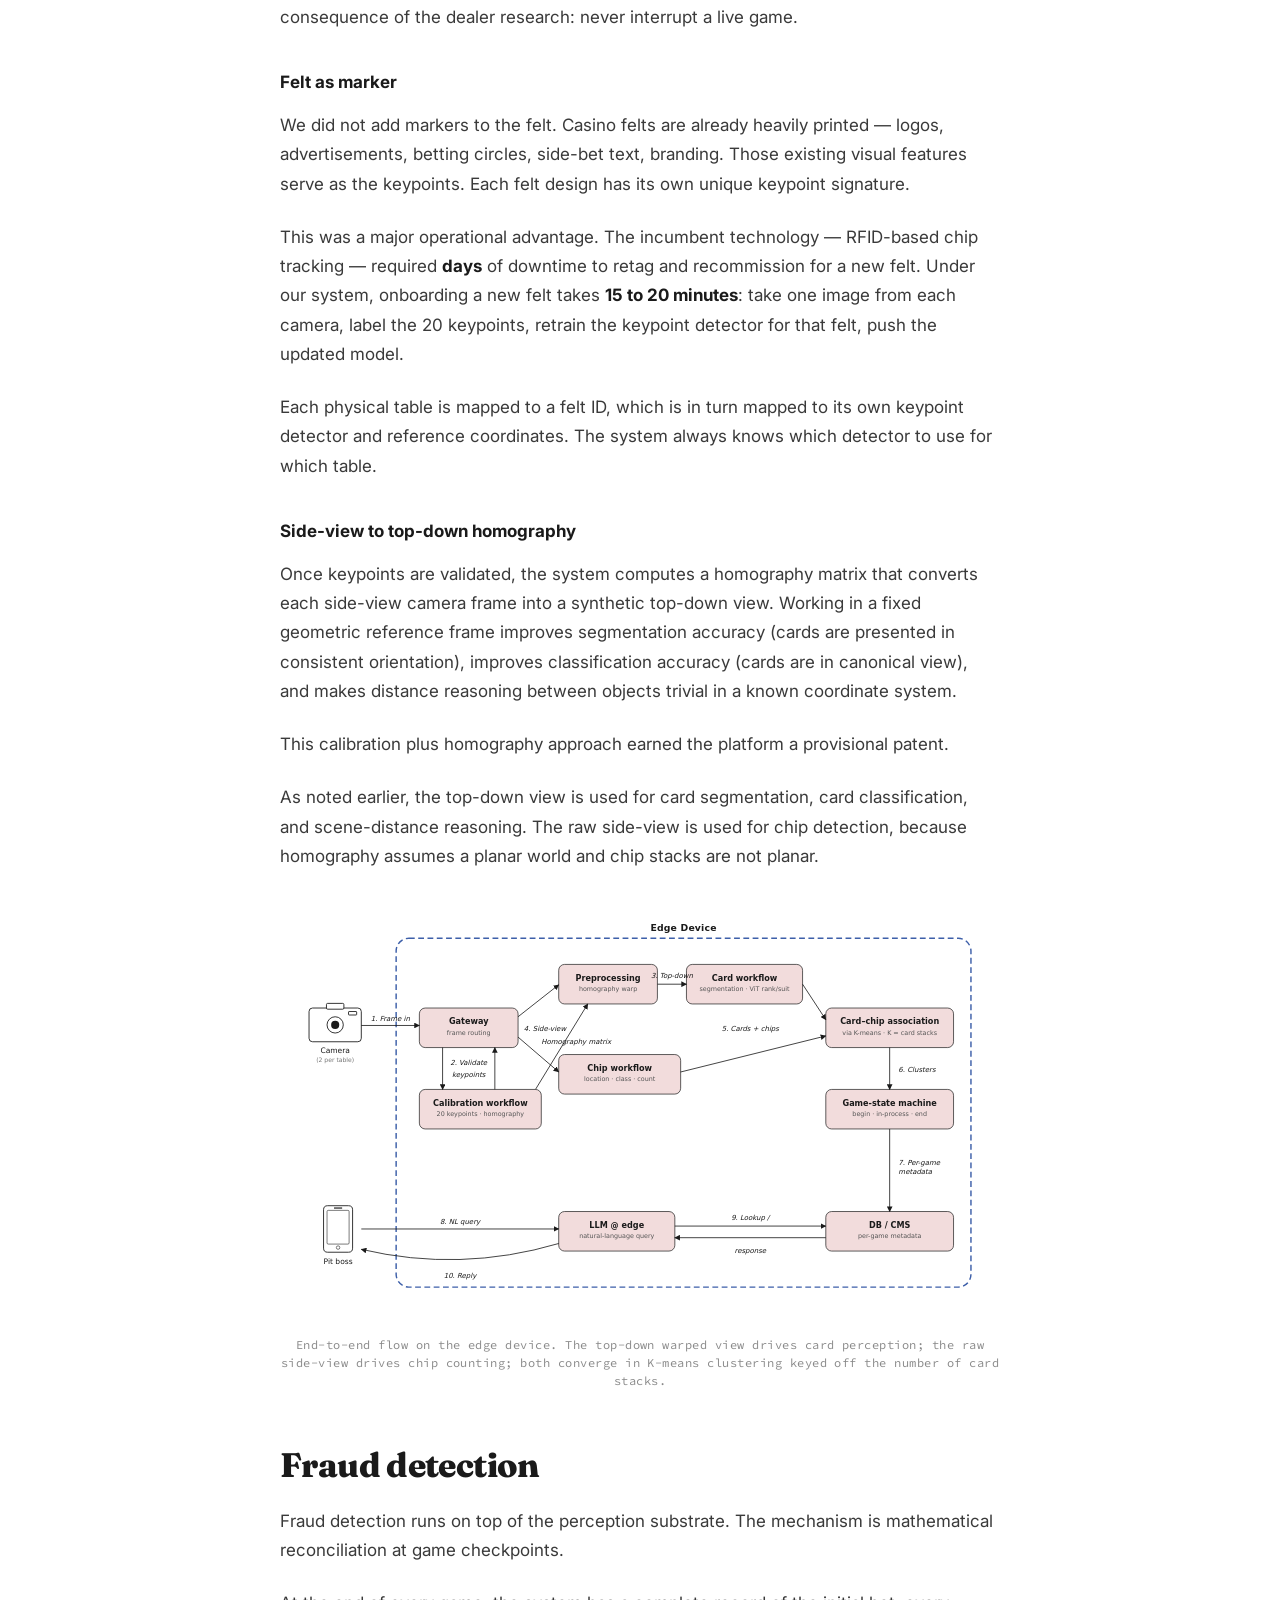
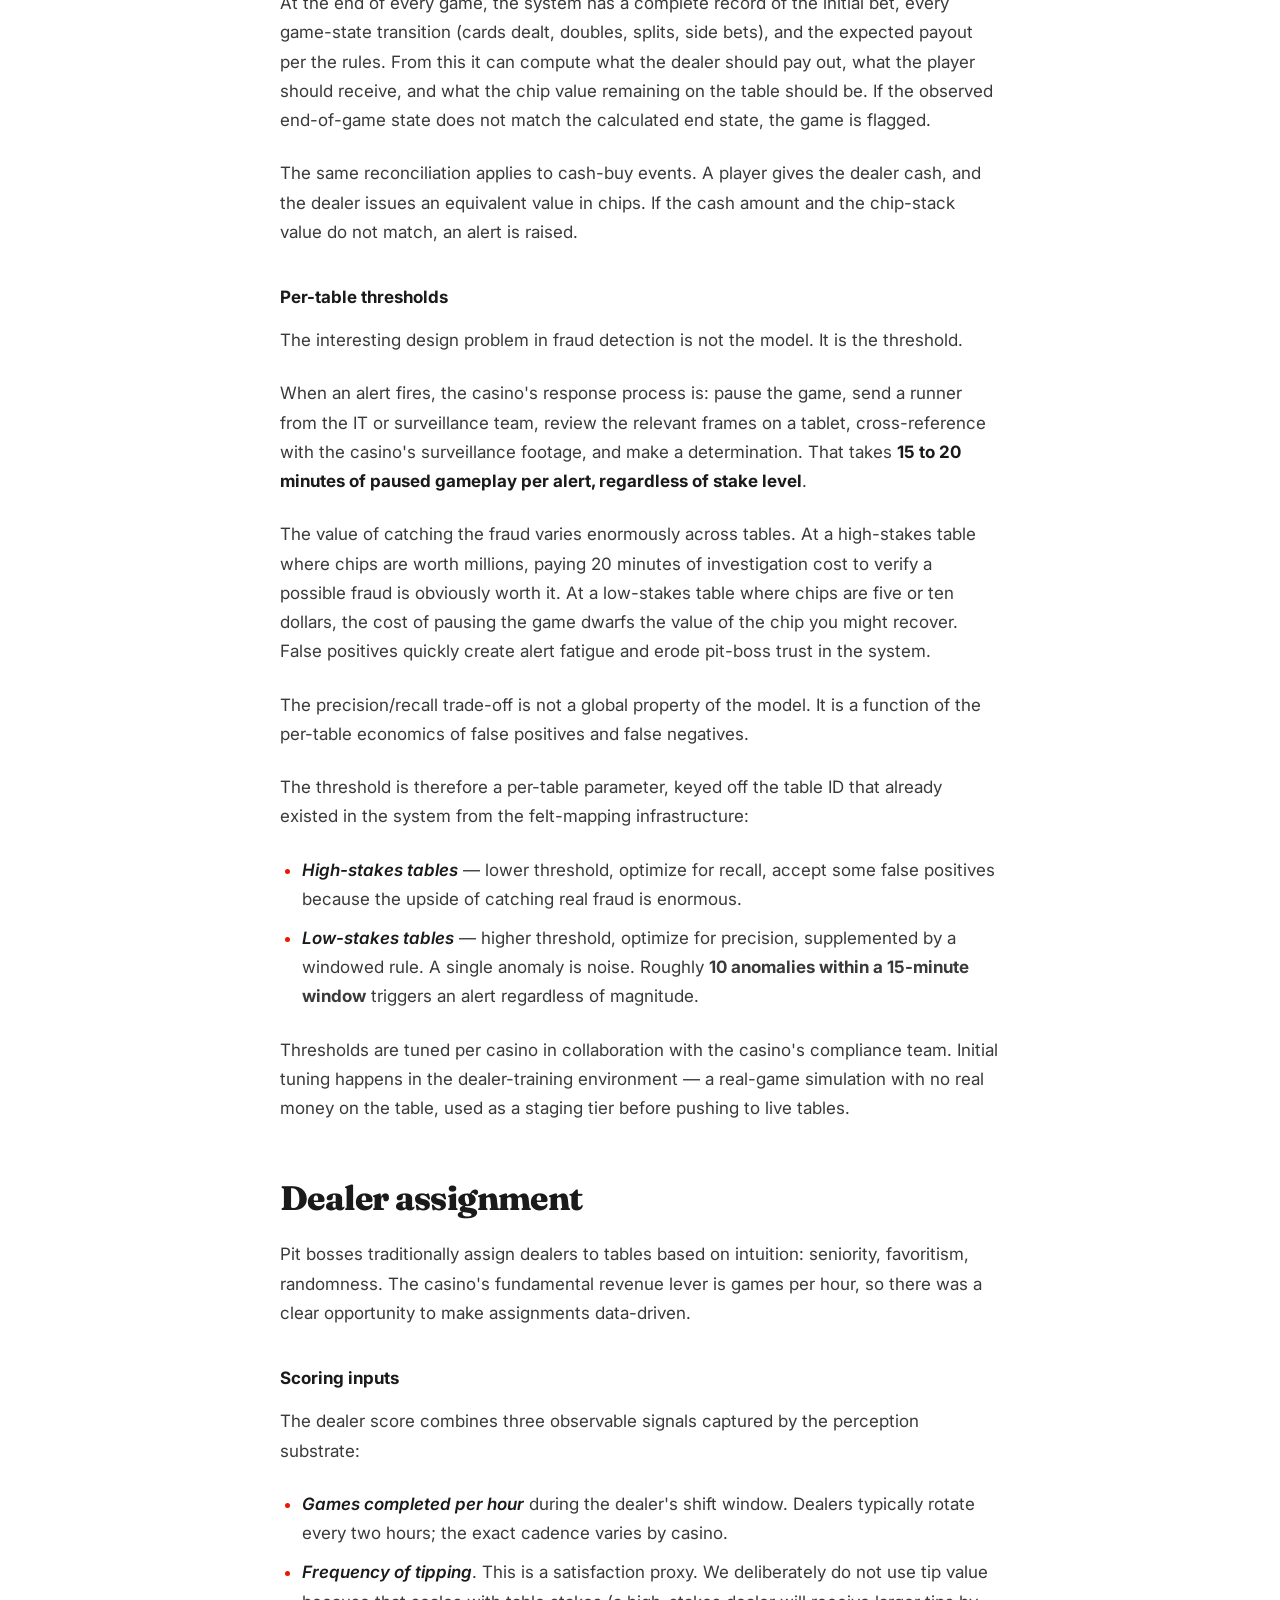
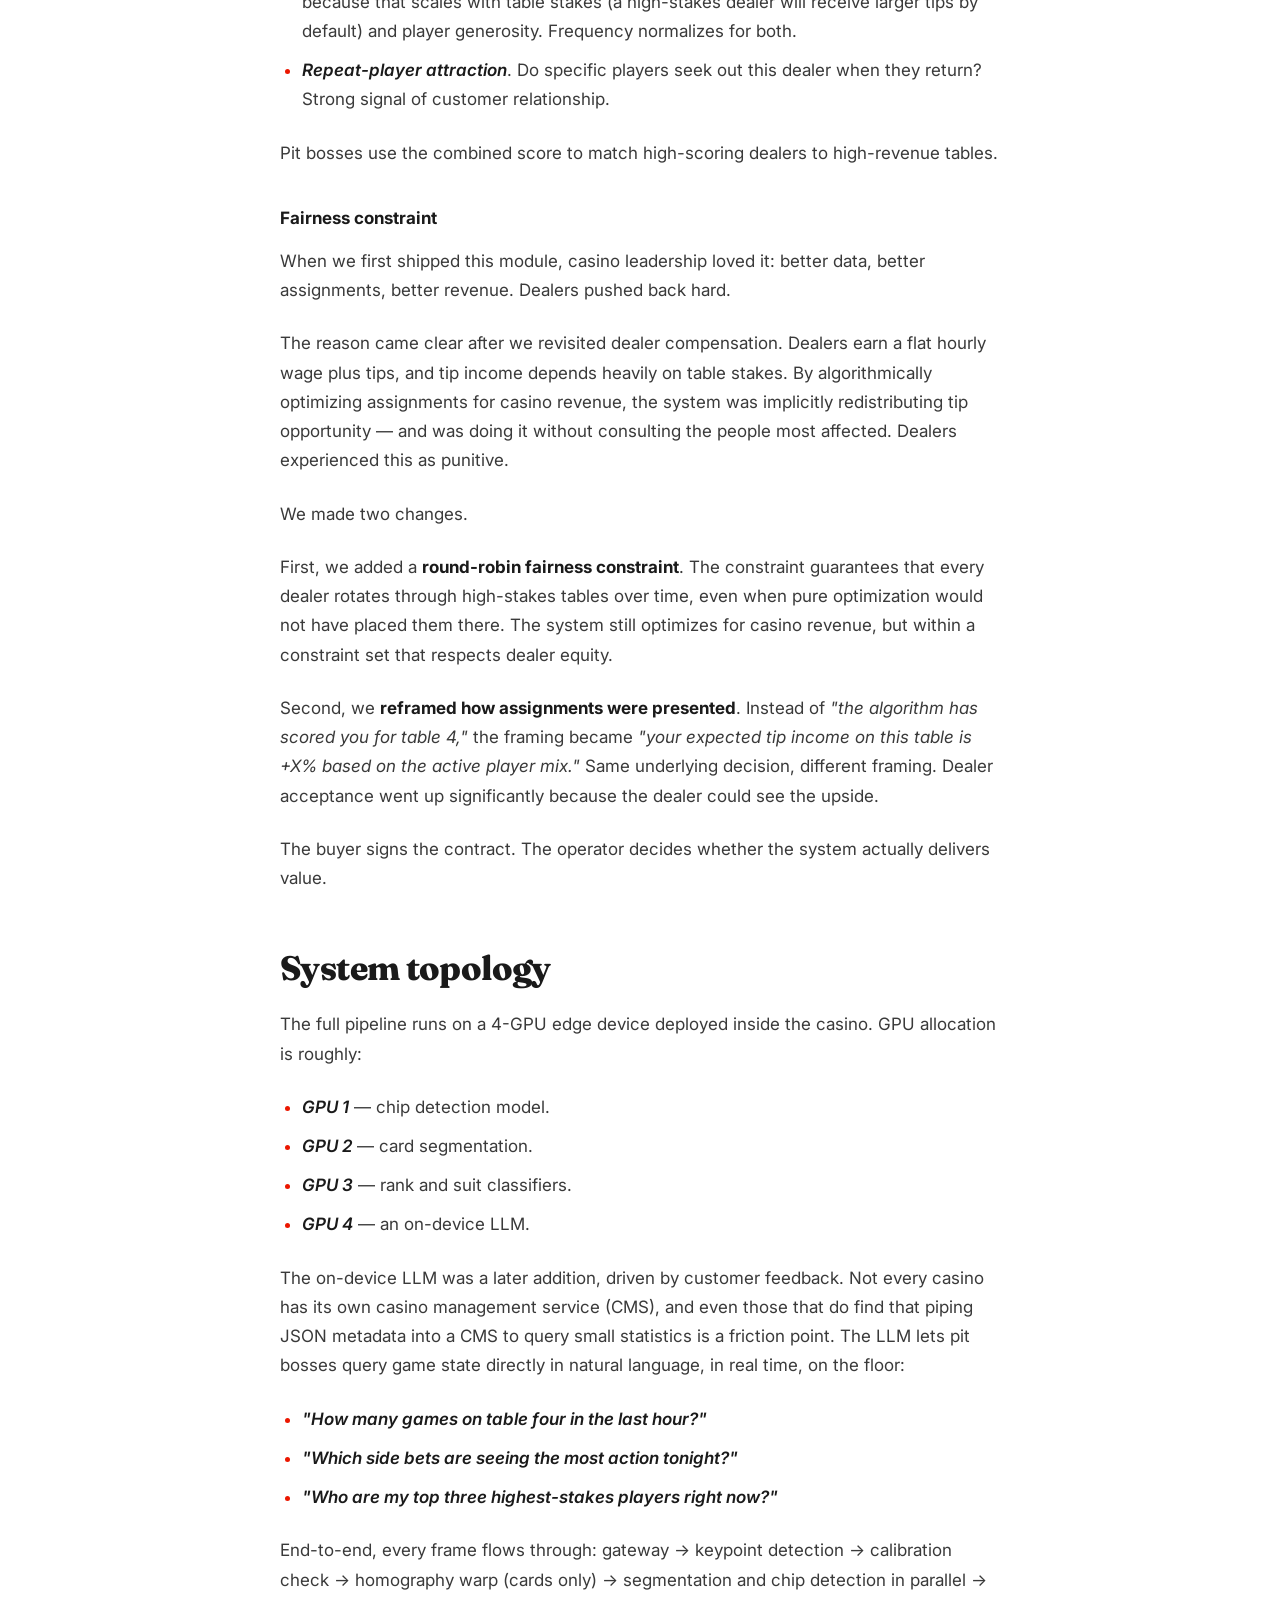
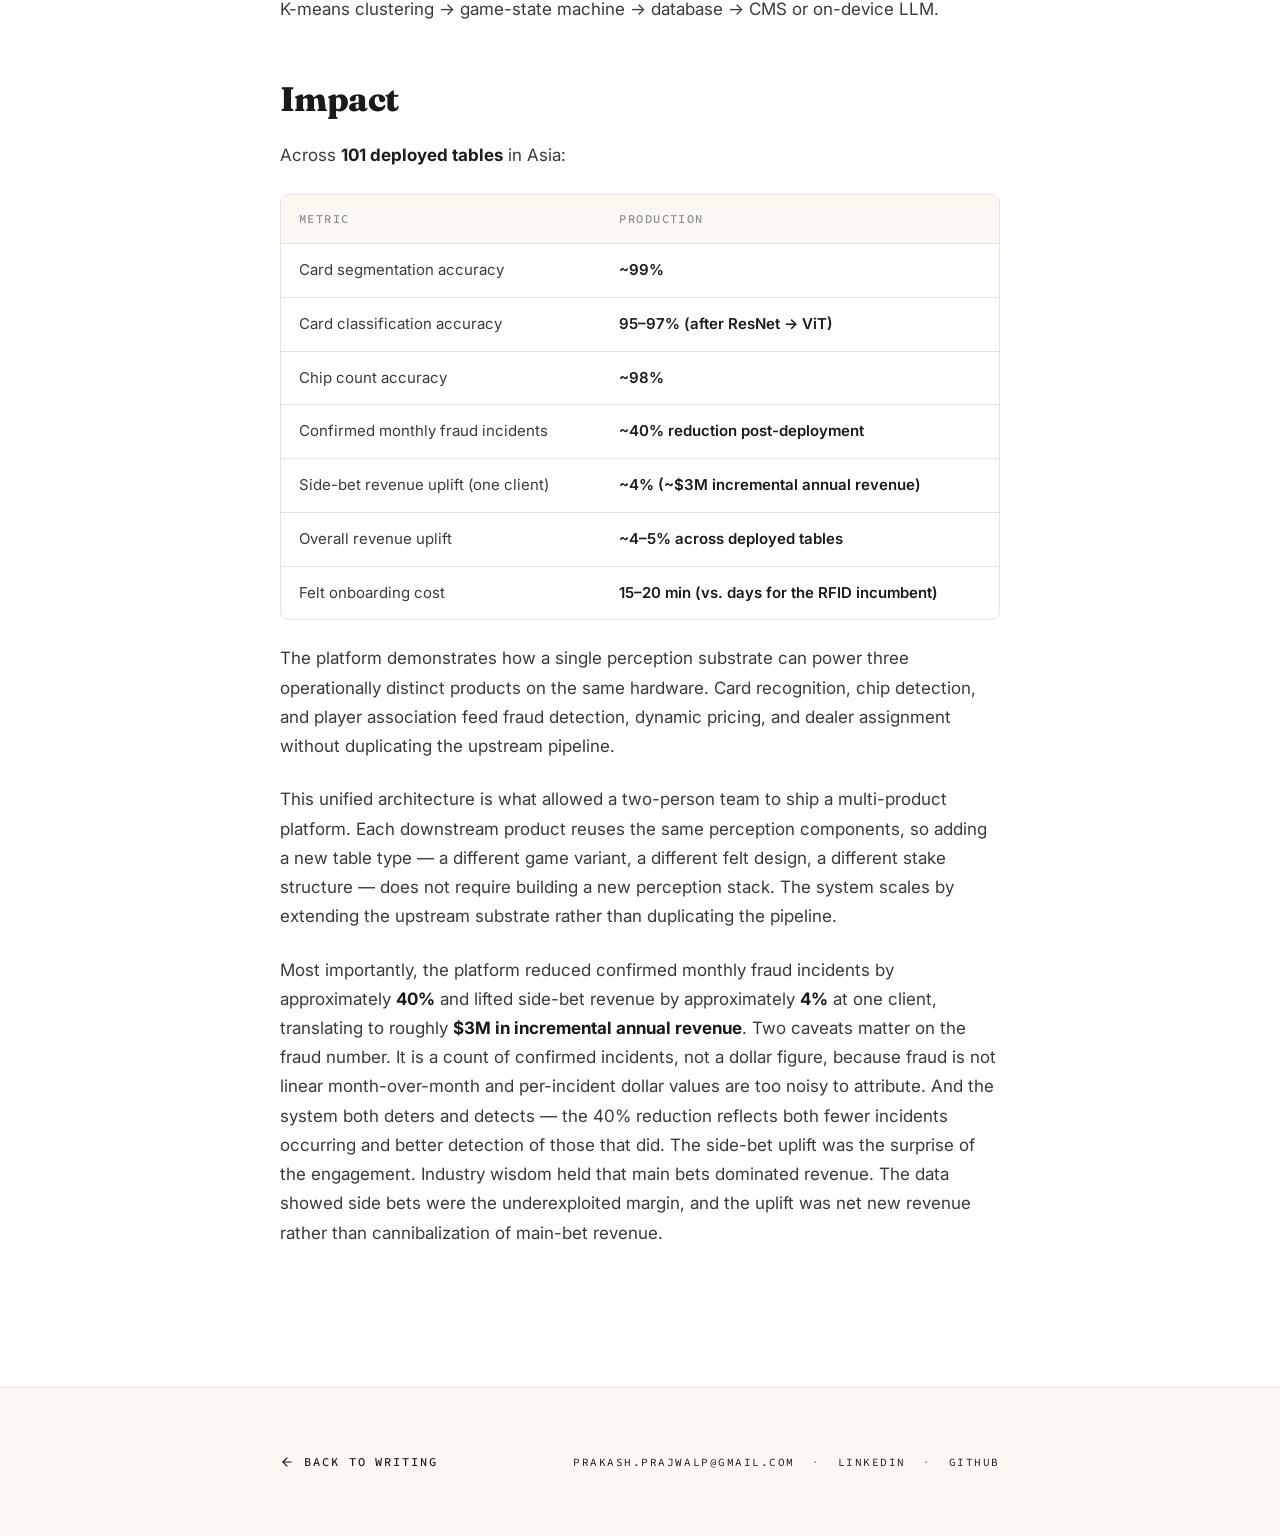
==== commit 732104d3: "blog: add K-progression composite to player-chip-card association Three-panel composite (Step 1 → 2 " ====
--- a/blog/casino-vision/index.html
+++ b/blog/casino-vision/index.html
@@ -150,6 +150,11 @@
         <blockquote><strong>K = number of card stacks in the current frame.</strong></blockquote>
 
         <p>This value comes directly from the segmentation output. K is not a tuned hyperparameter; it is derived from the game state every frame. The upstream model fixes it for free.</p>
+
+        <figure>
+          <img src="assets/k-progression.jpg" alt="A three-panel composite showing the same blackjack table at three successive moments in a round. Step 1: one player hand dealt — one card stack, one chip stack. Step 2: a second player hand has been dealt — two card stacks, two chip stacks. Step 3: a third player hand has been dealt — three card stacks, three chip stacks. The dealer hand is constant across all three panels." />
+          <figcaption>The K-from-game-state invariant in action. As successive hands are dealt across a single round, the number of card stacks grows from 1 to 2 to 3 — and K-means uses exactly that count as its K every frame. No tuning, no hyperparameter.</figcaption>
+        </figure>
 
         <p class="phase-h">Anchoring at the begin state</p>
 
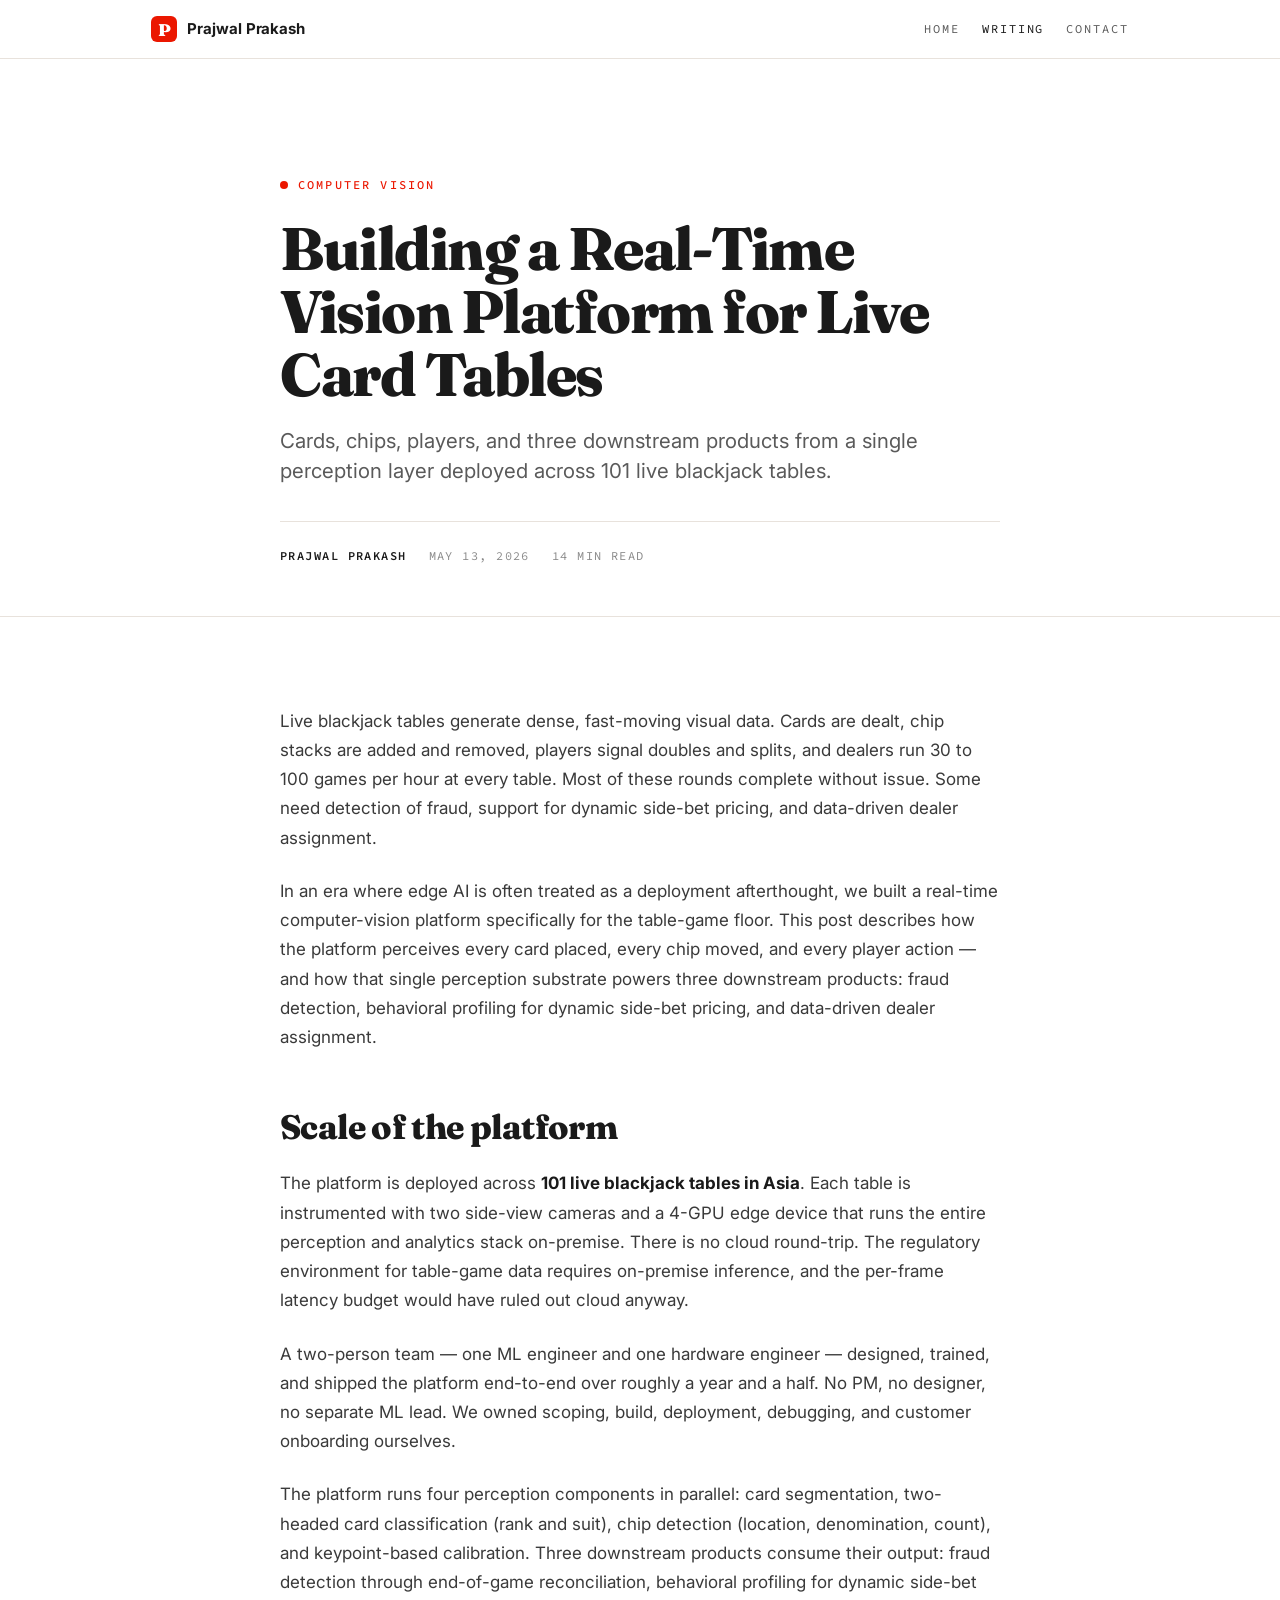
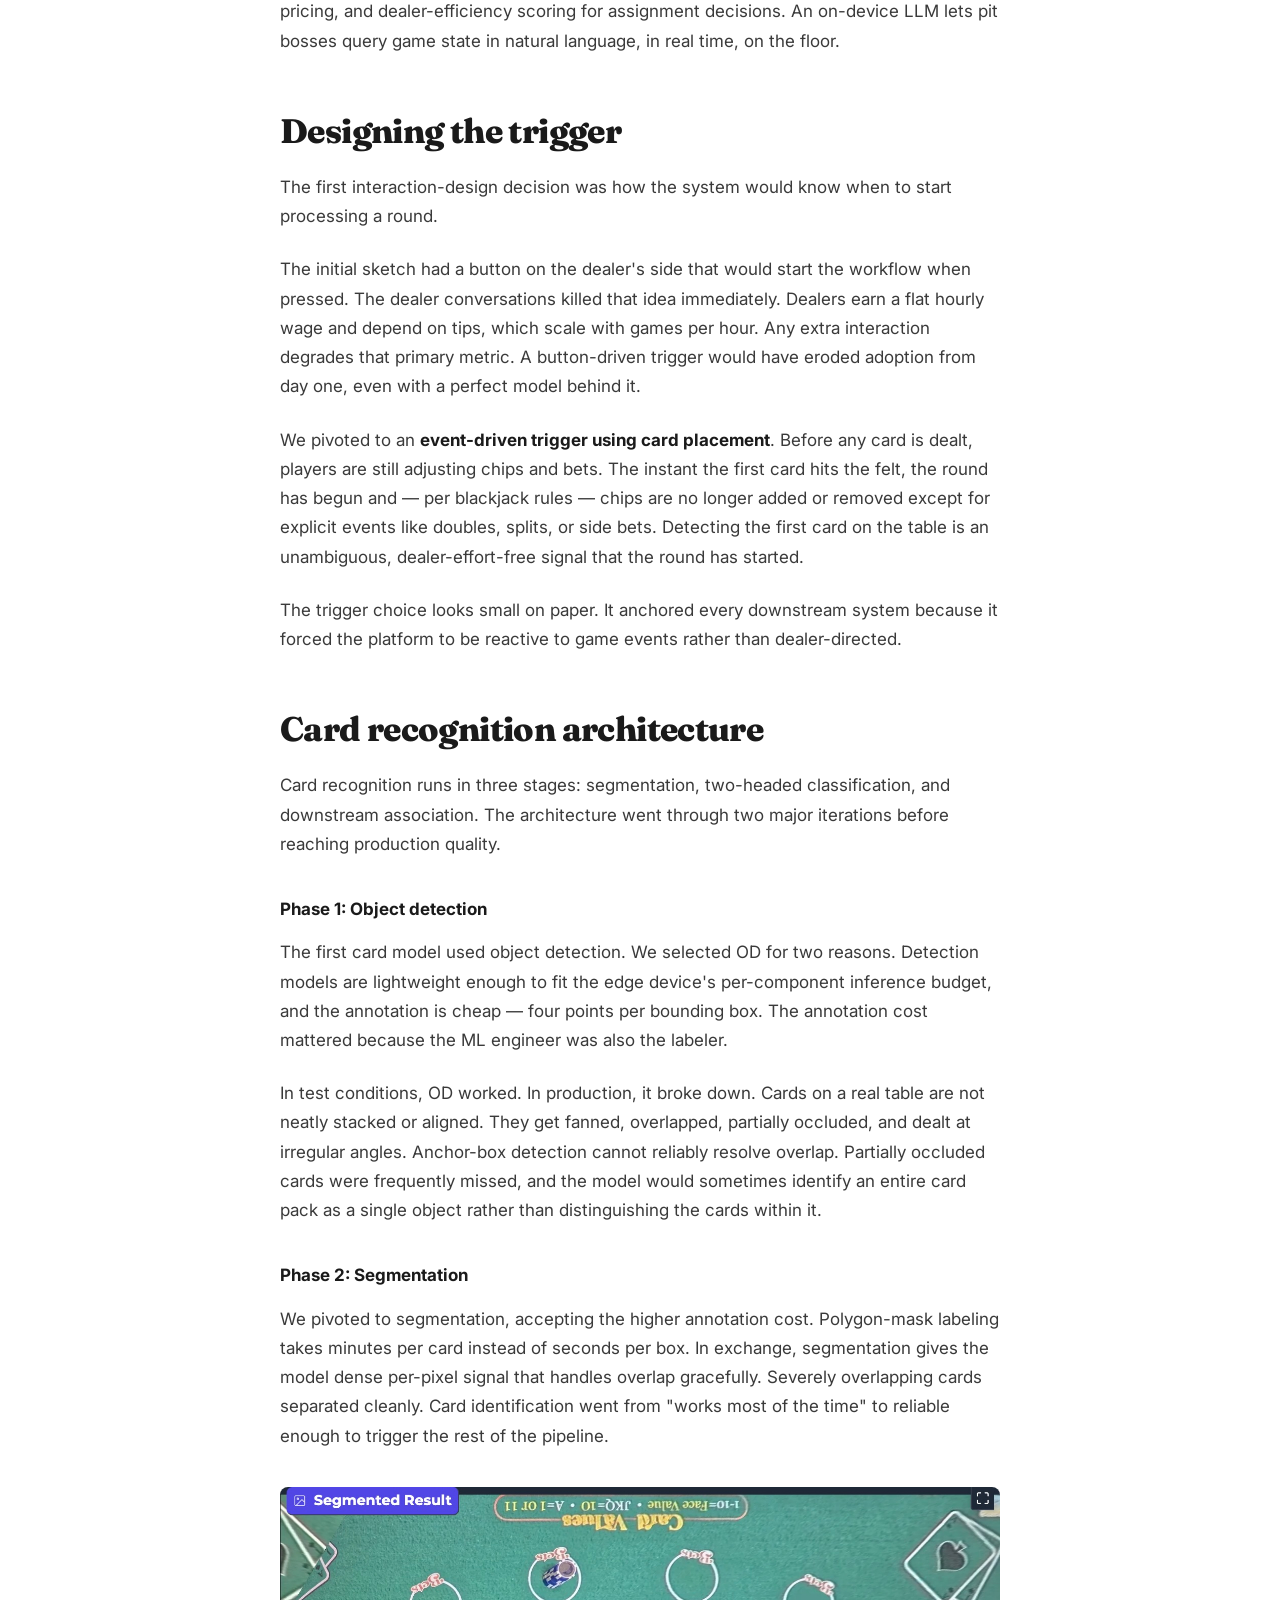
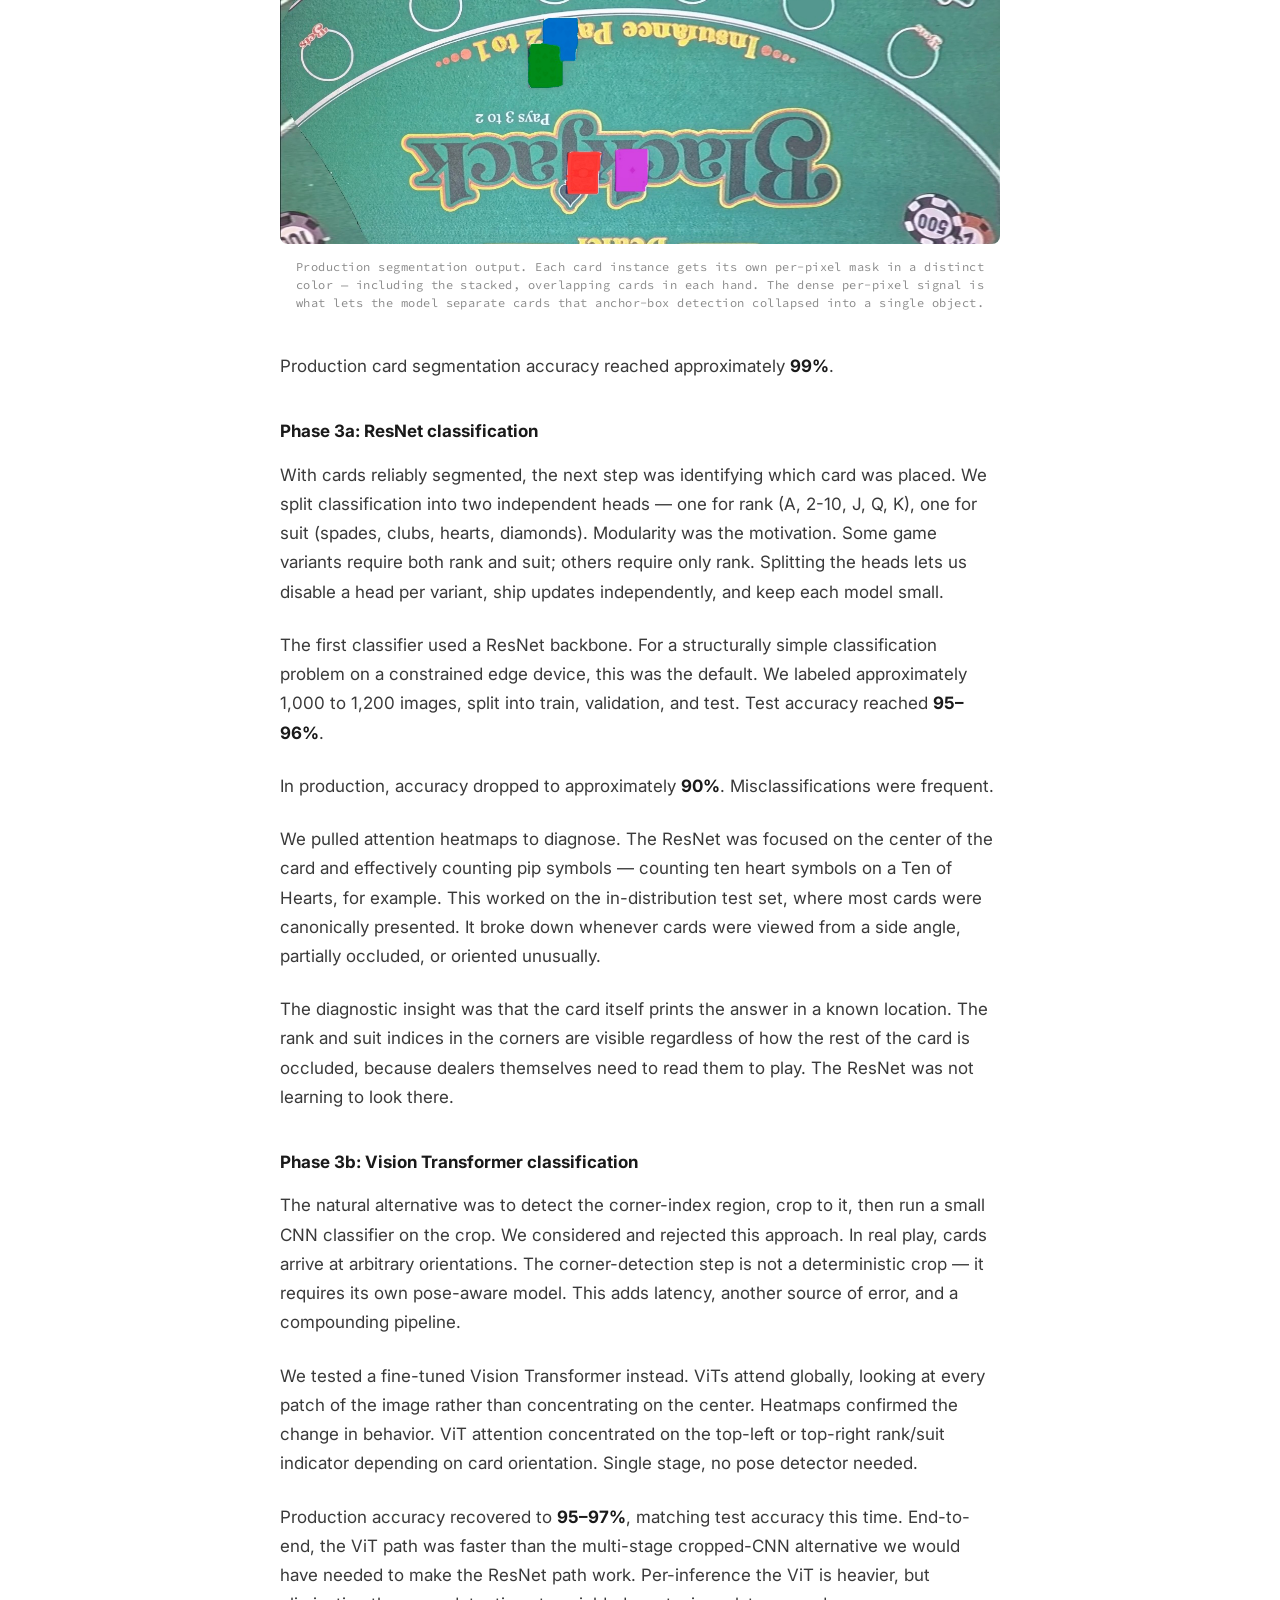
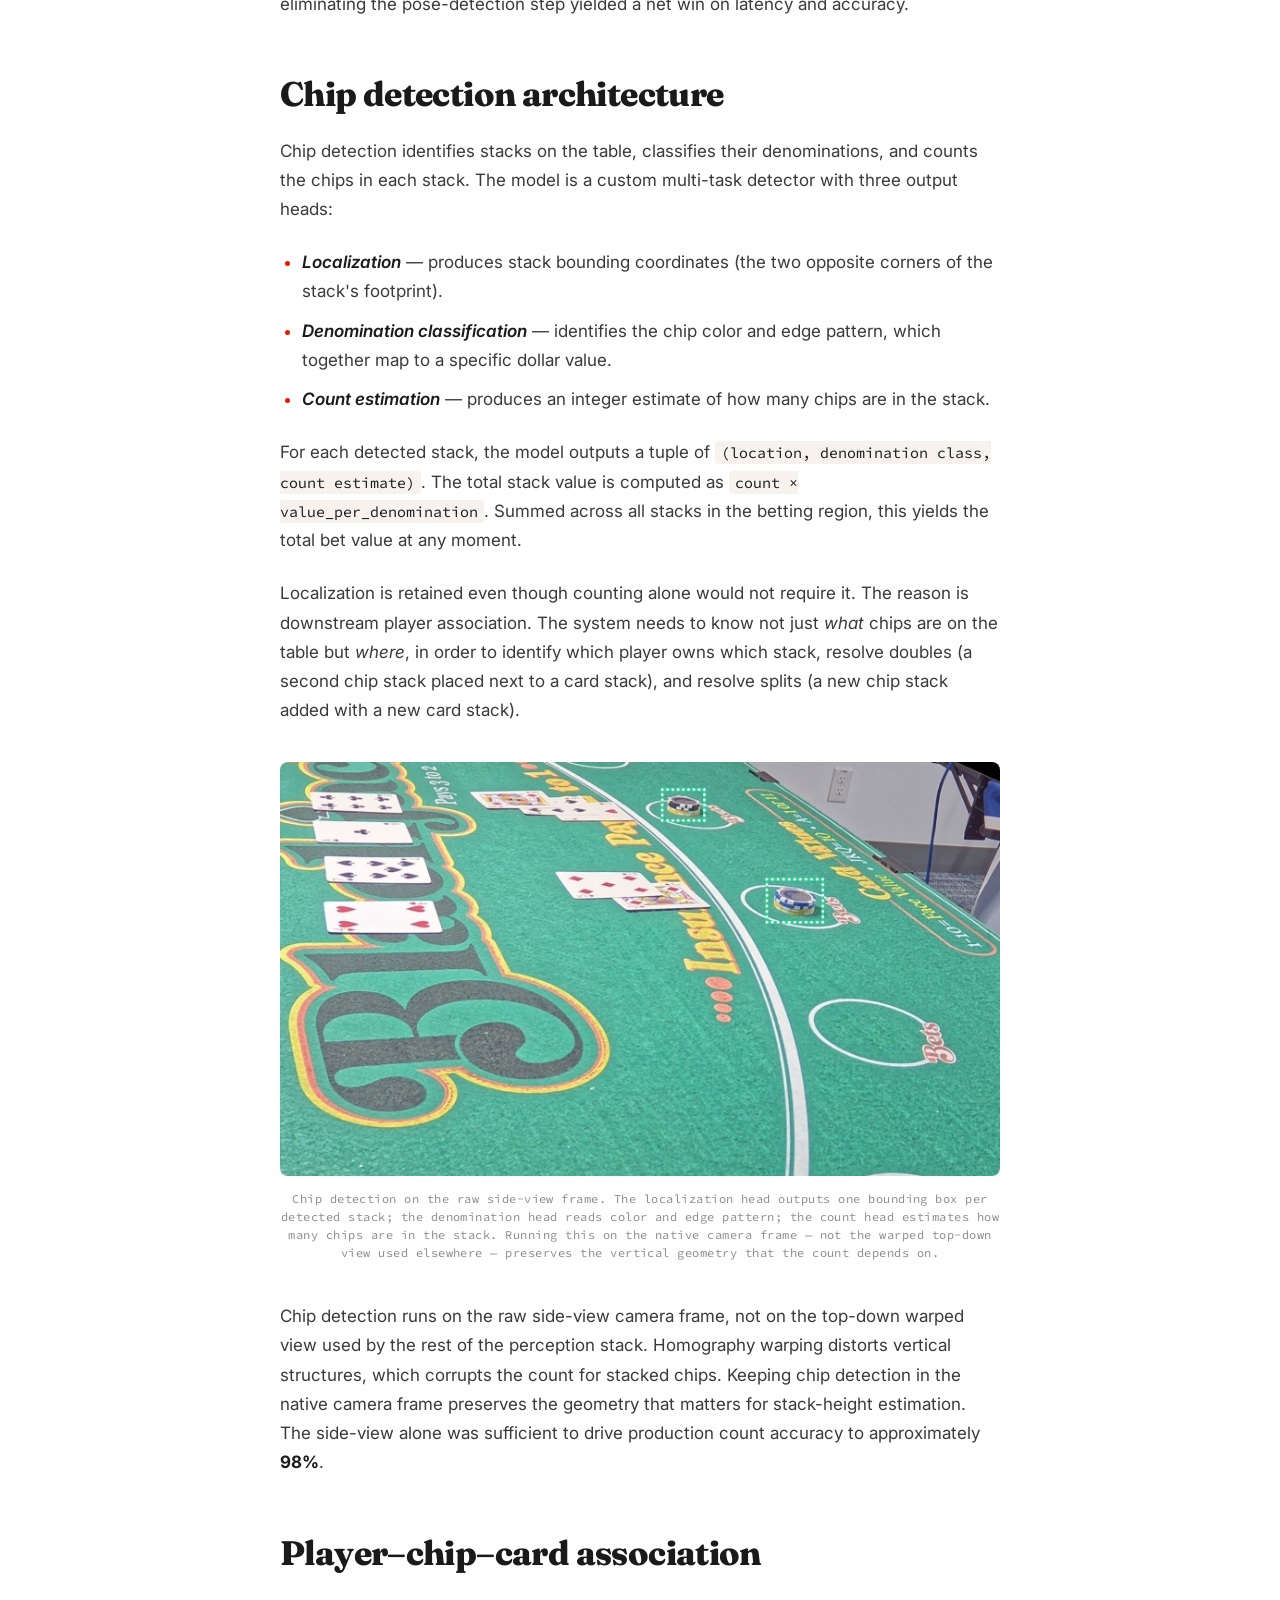
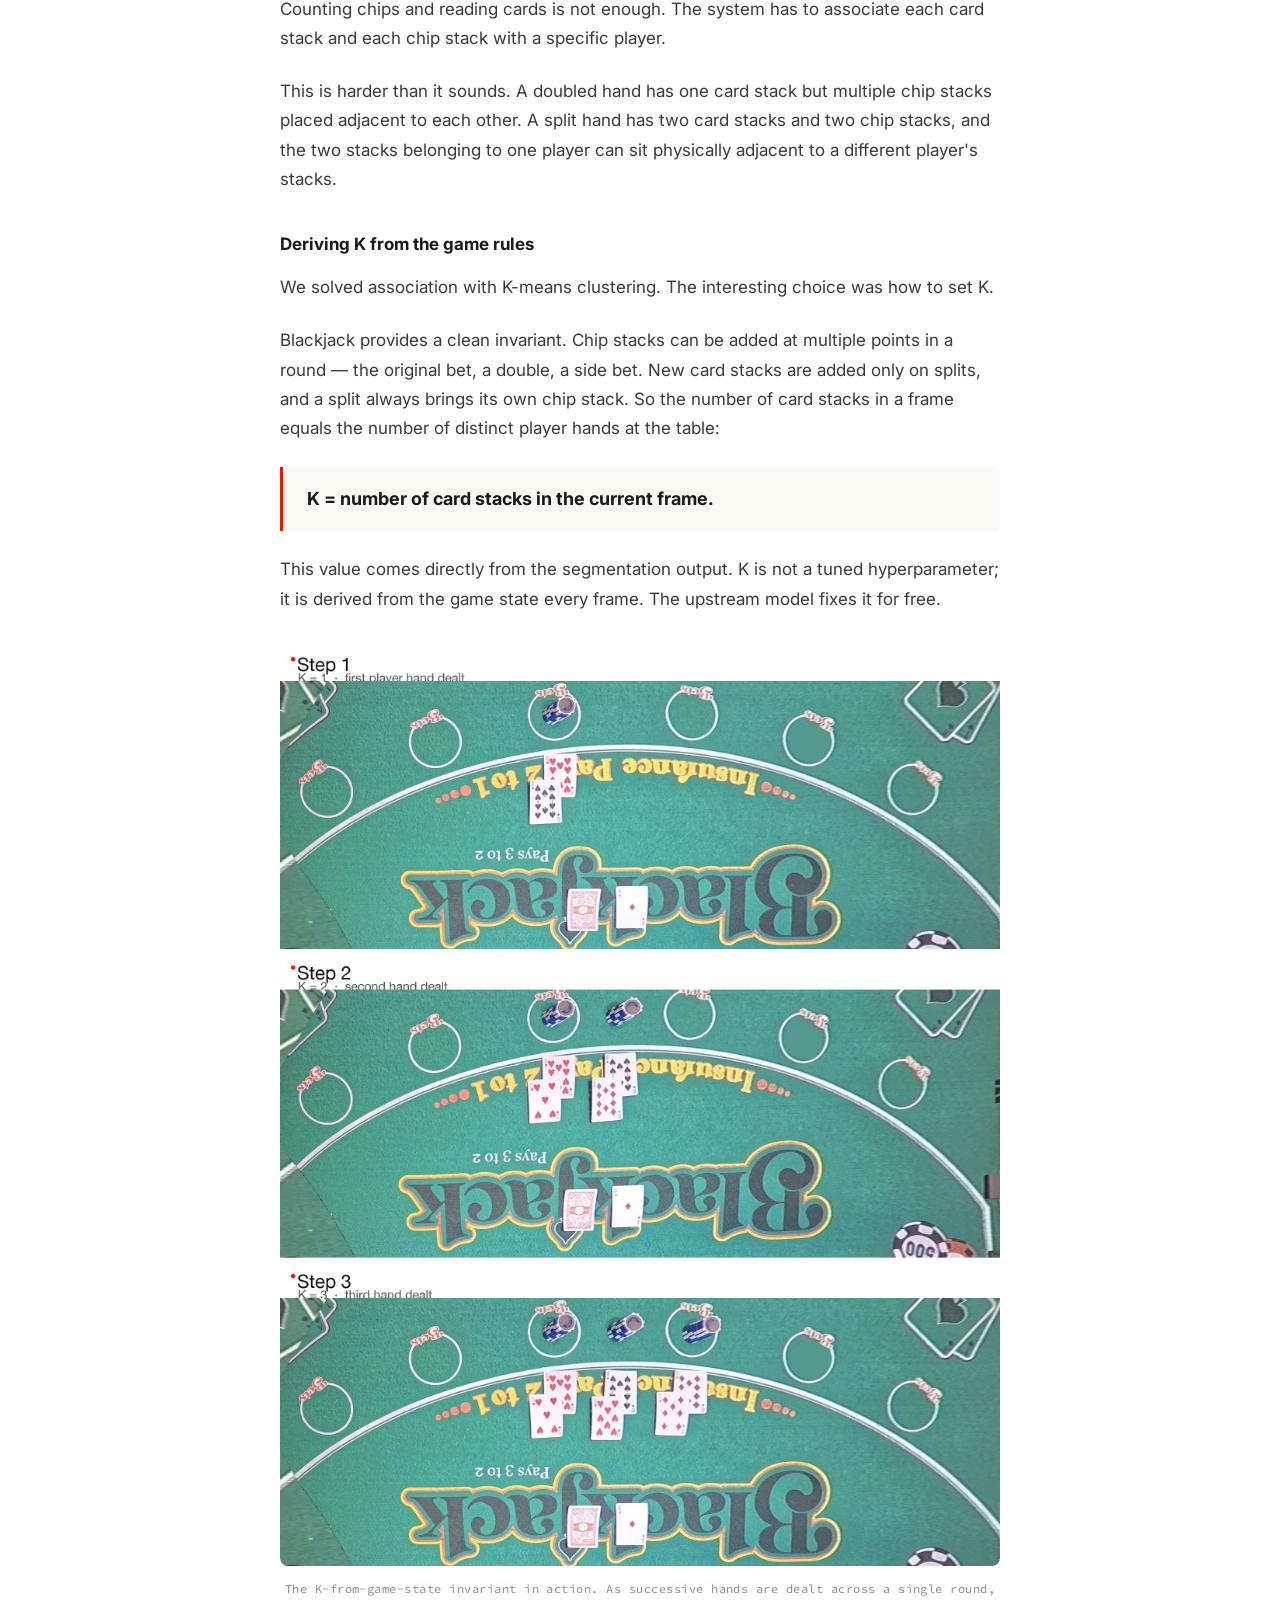
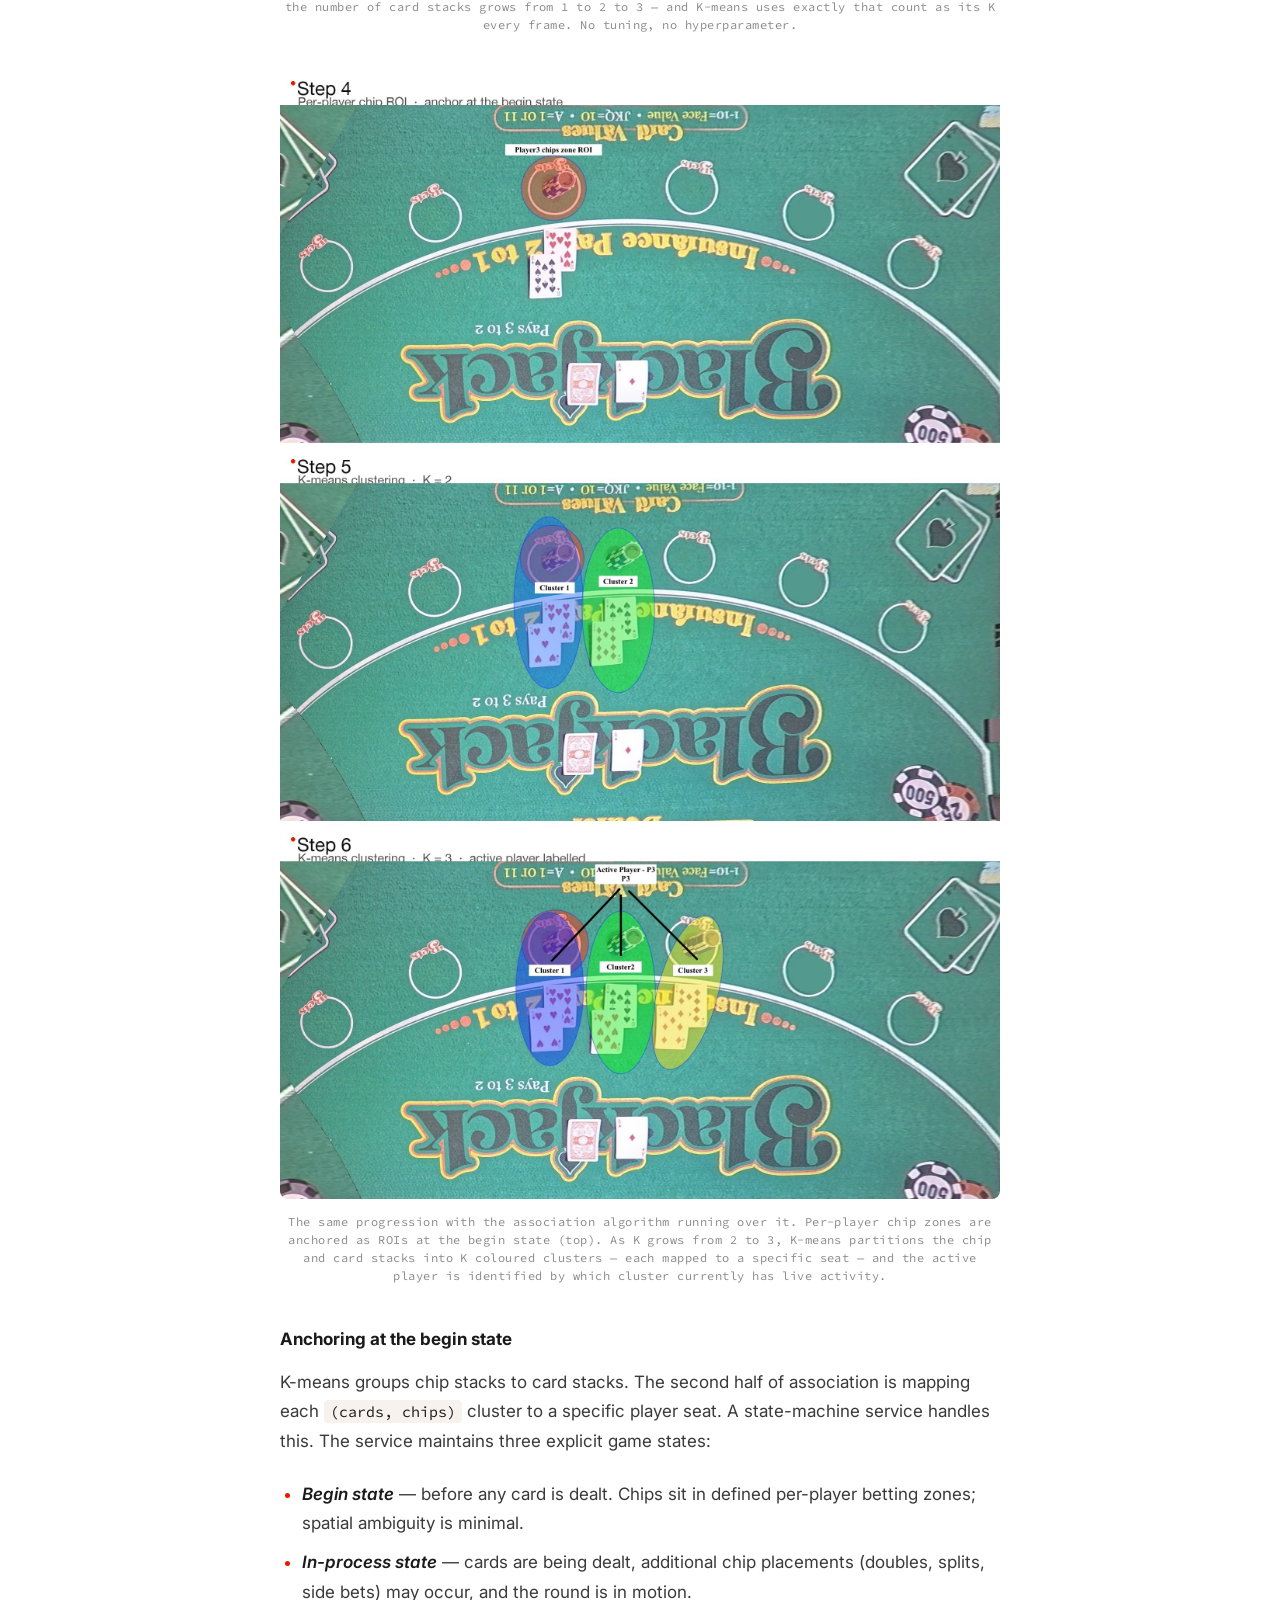
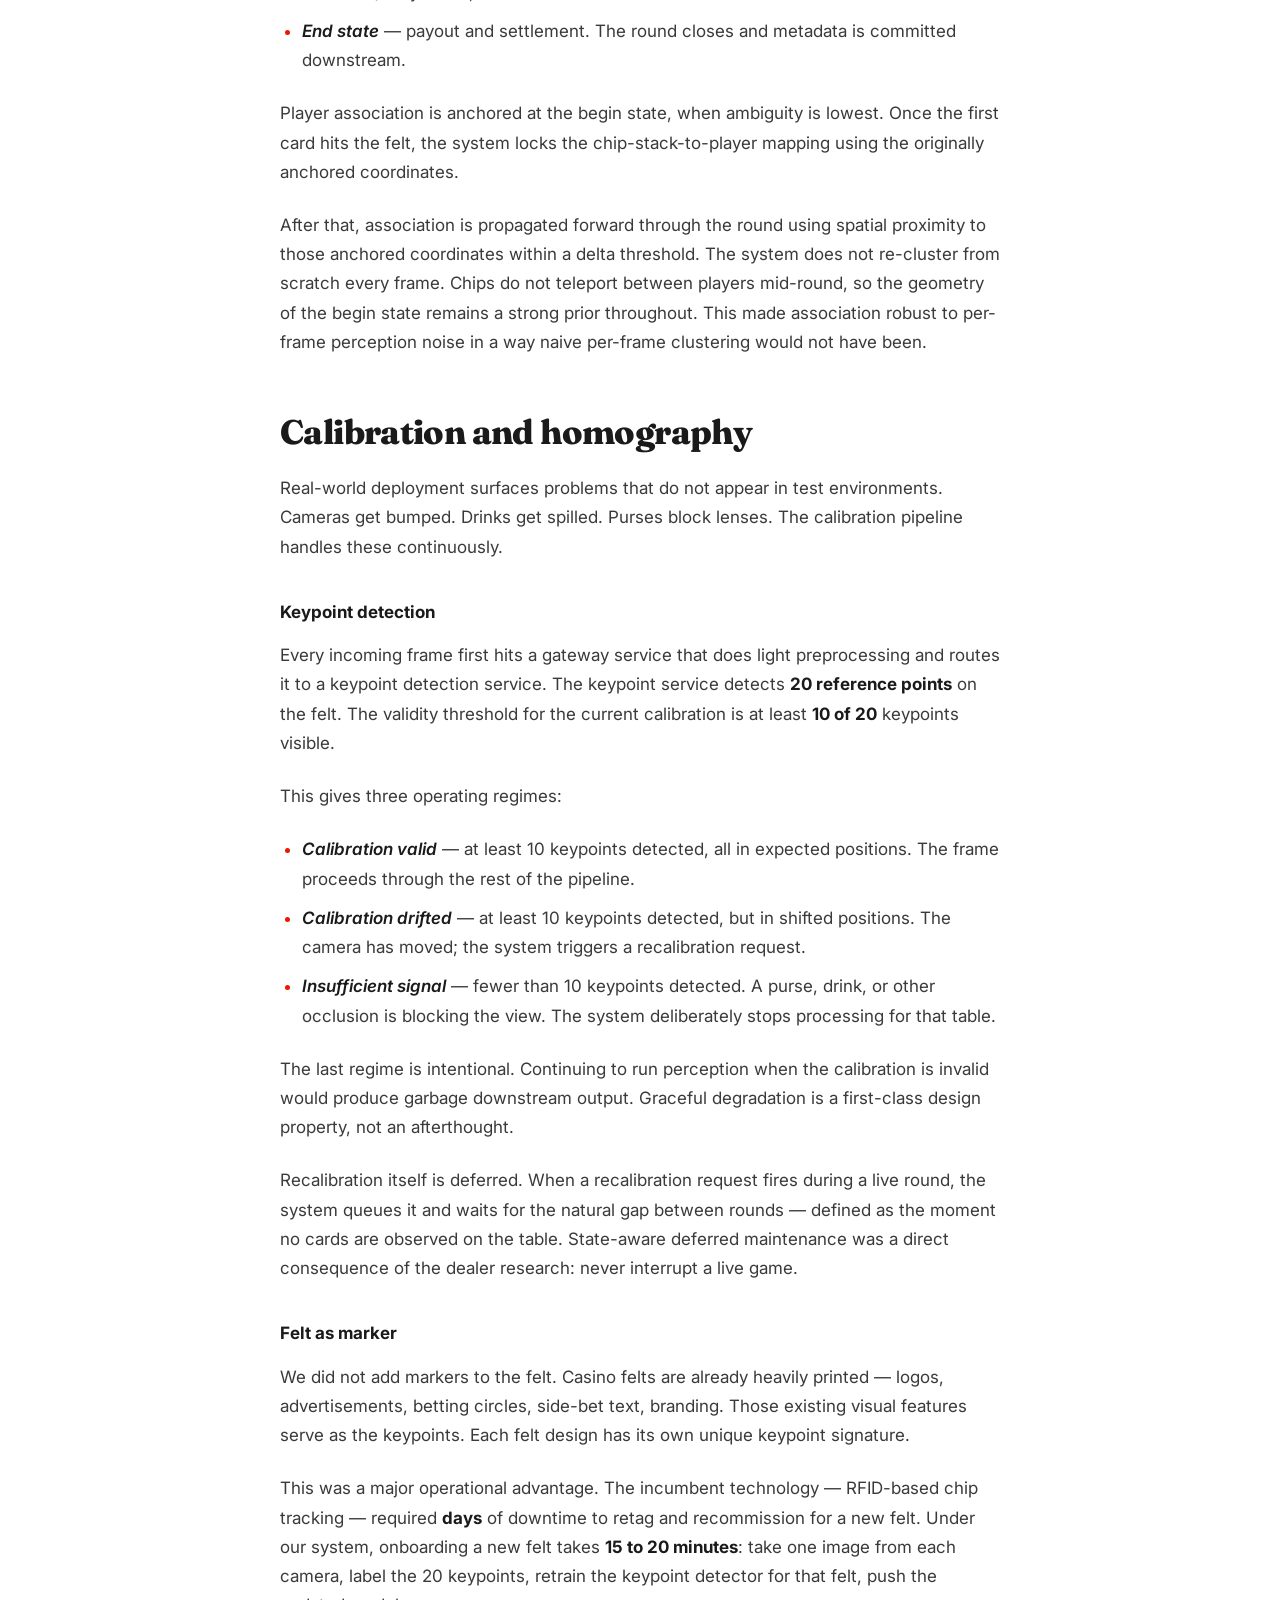
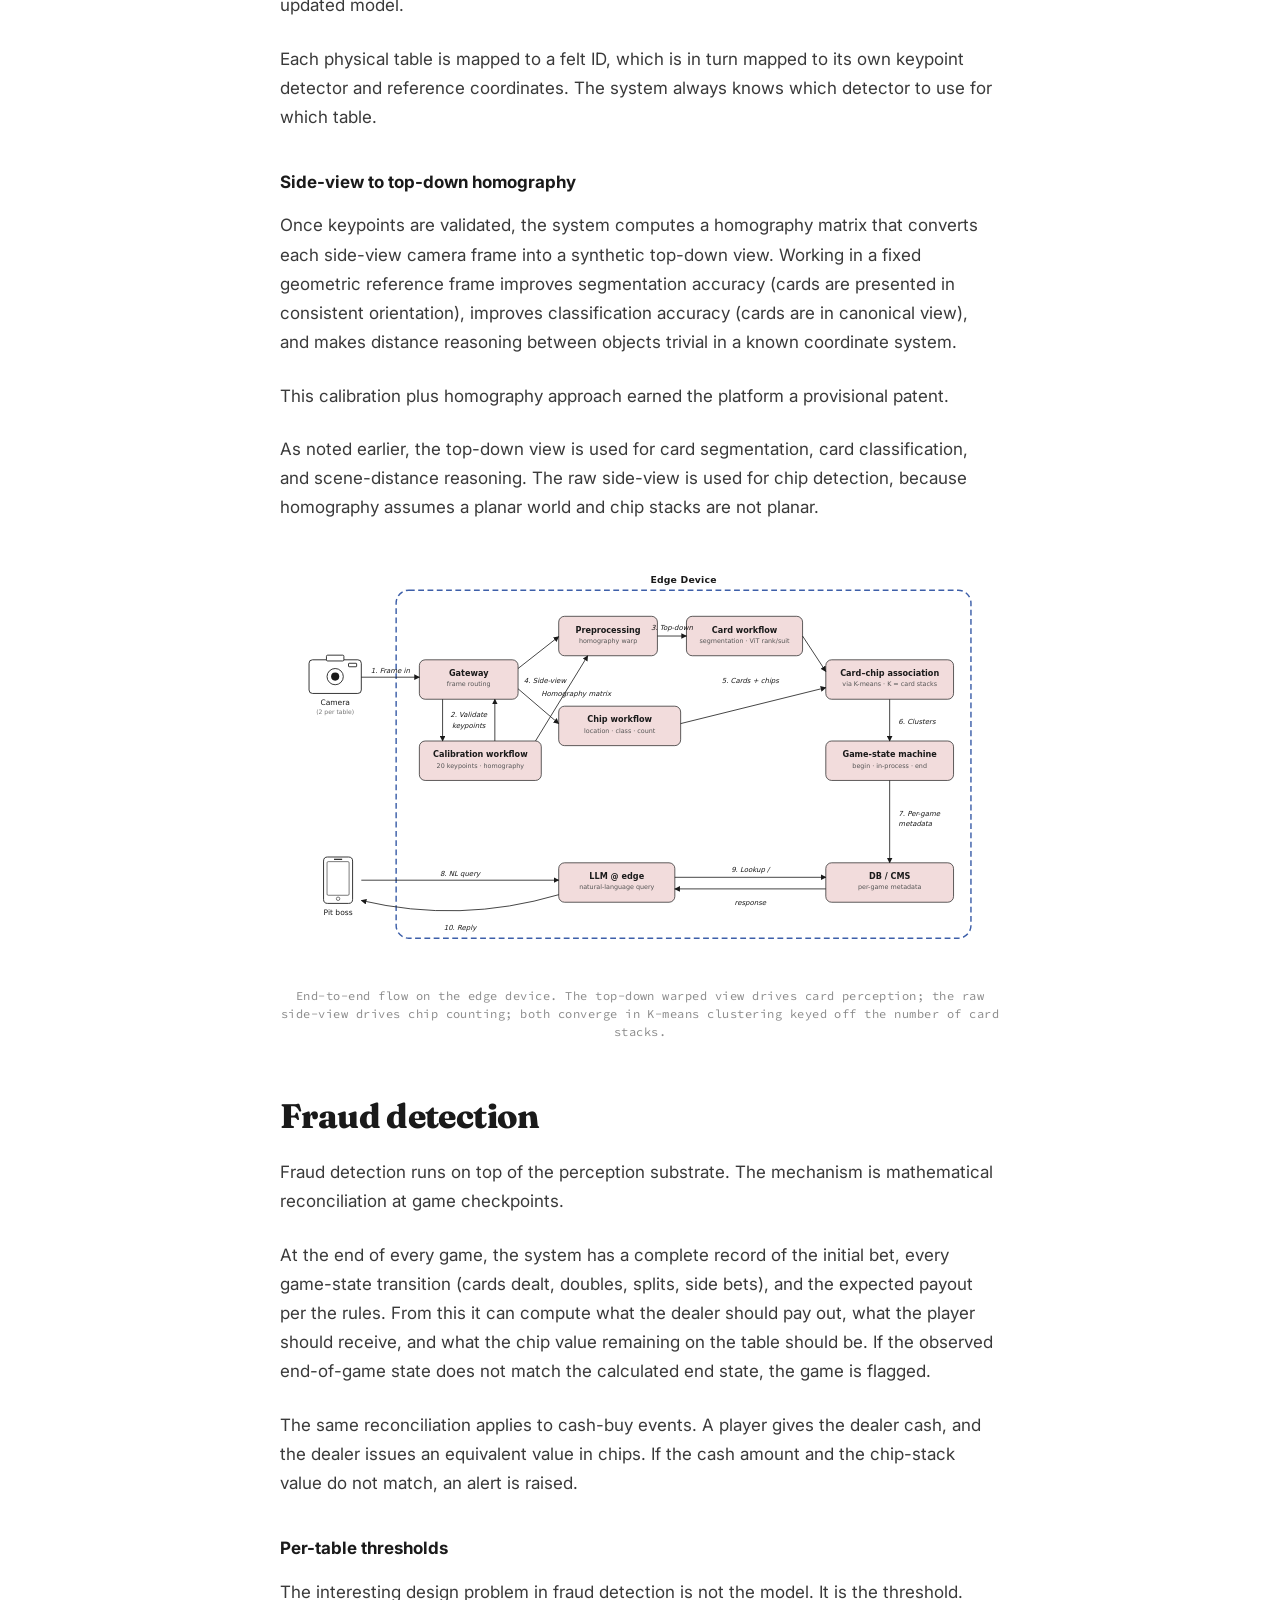
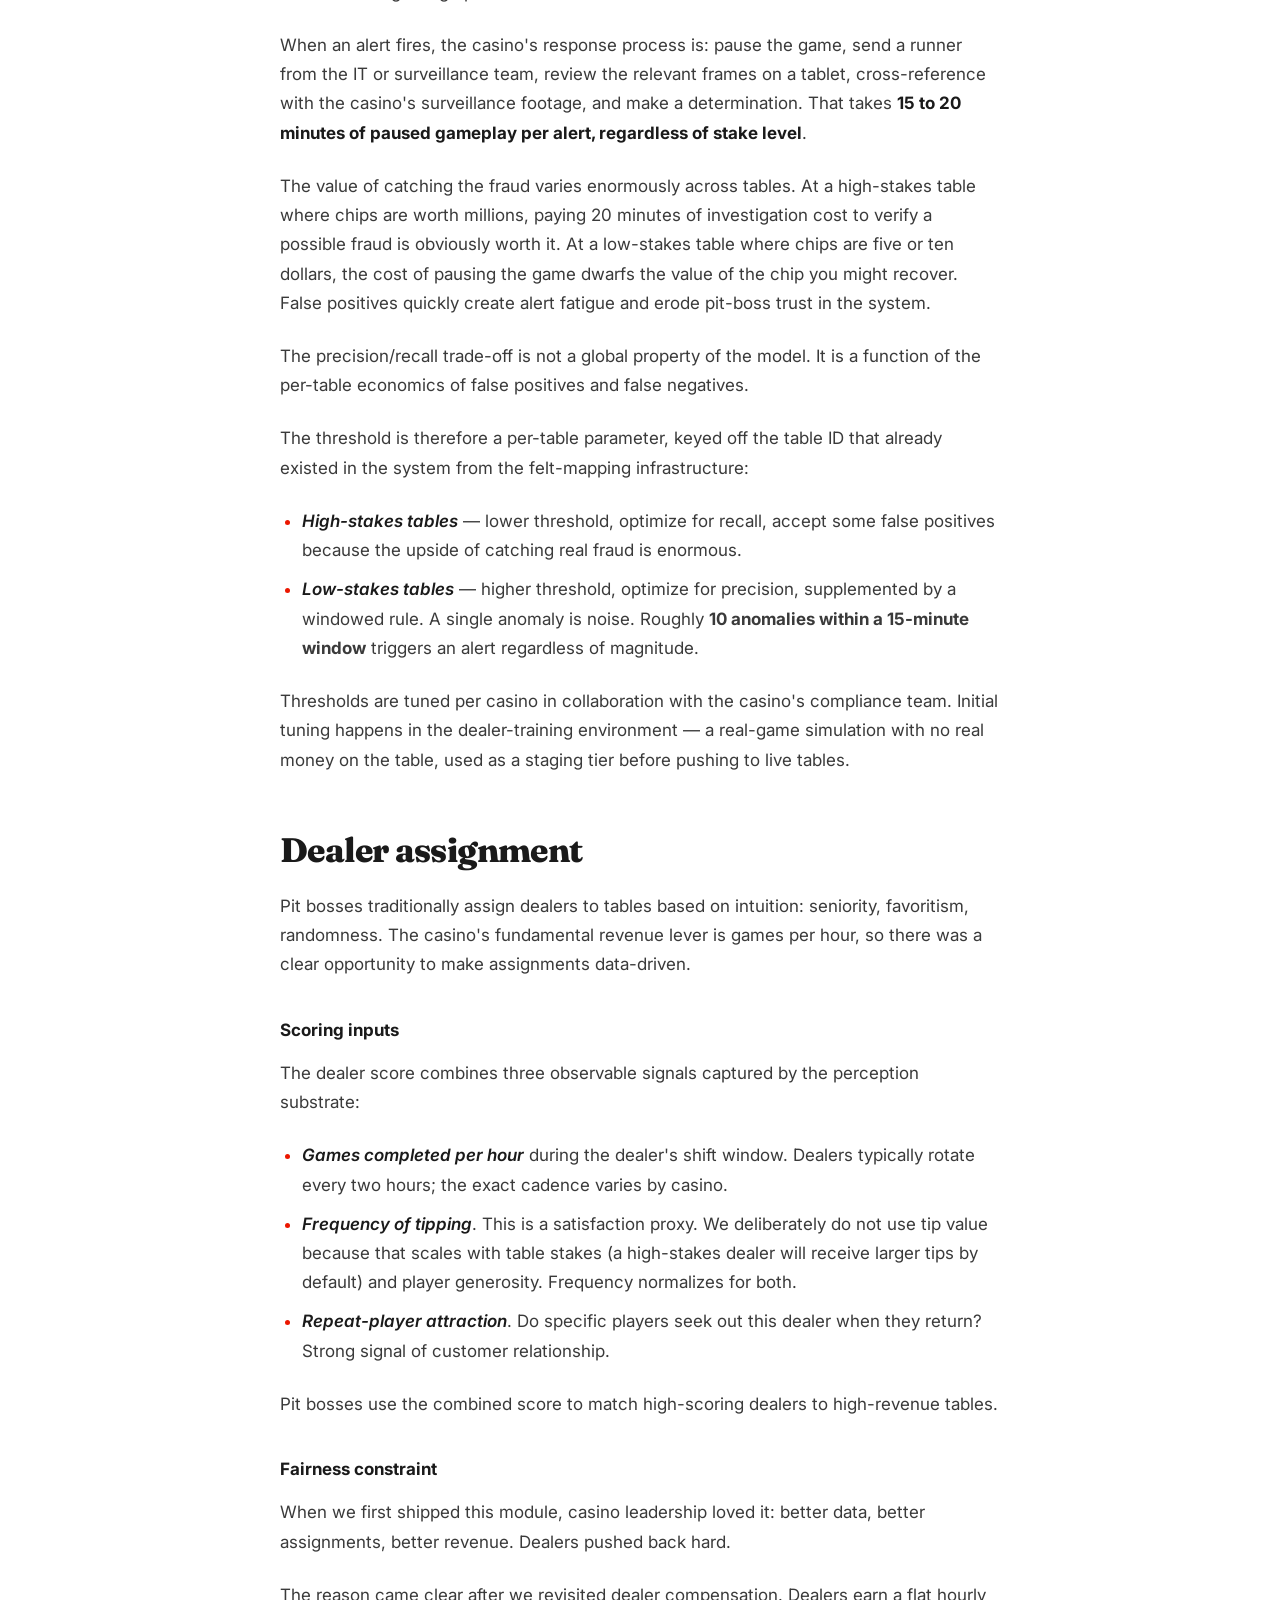
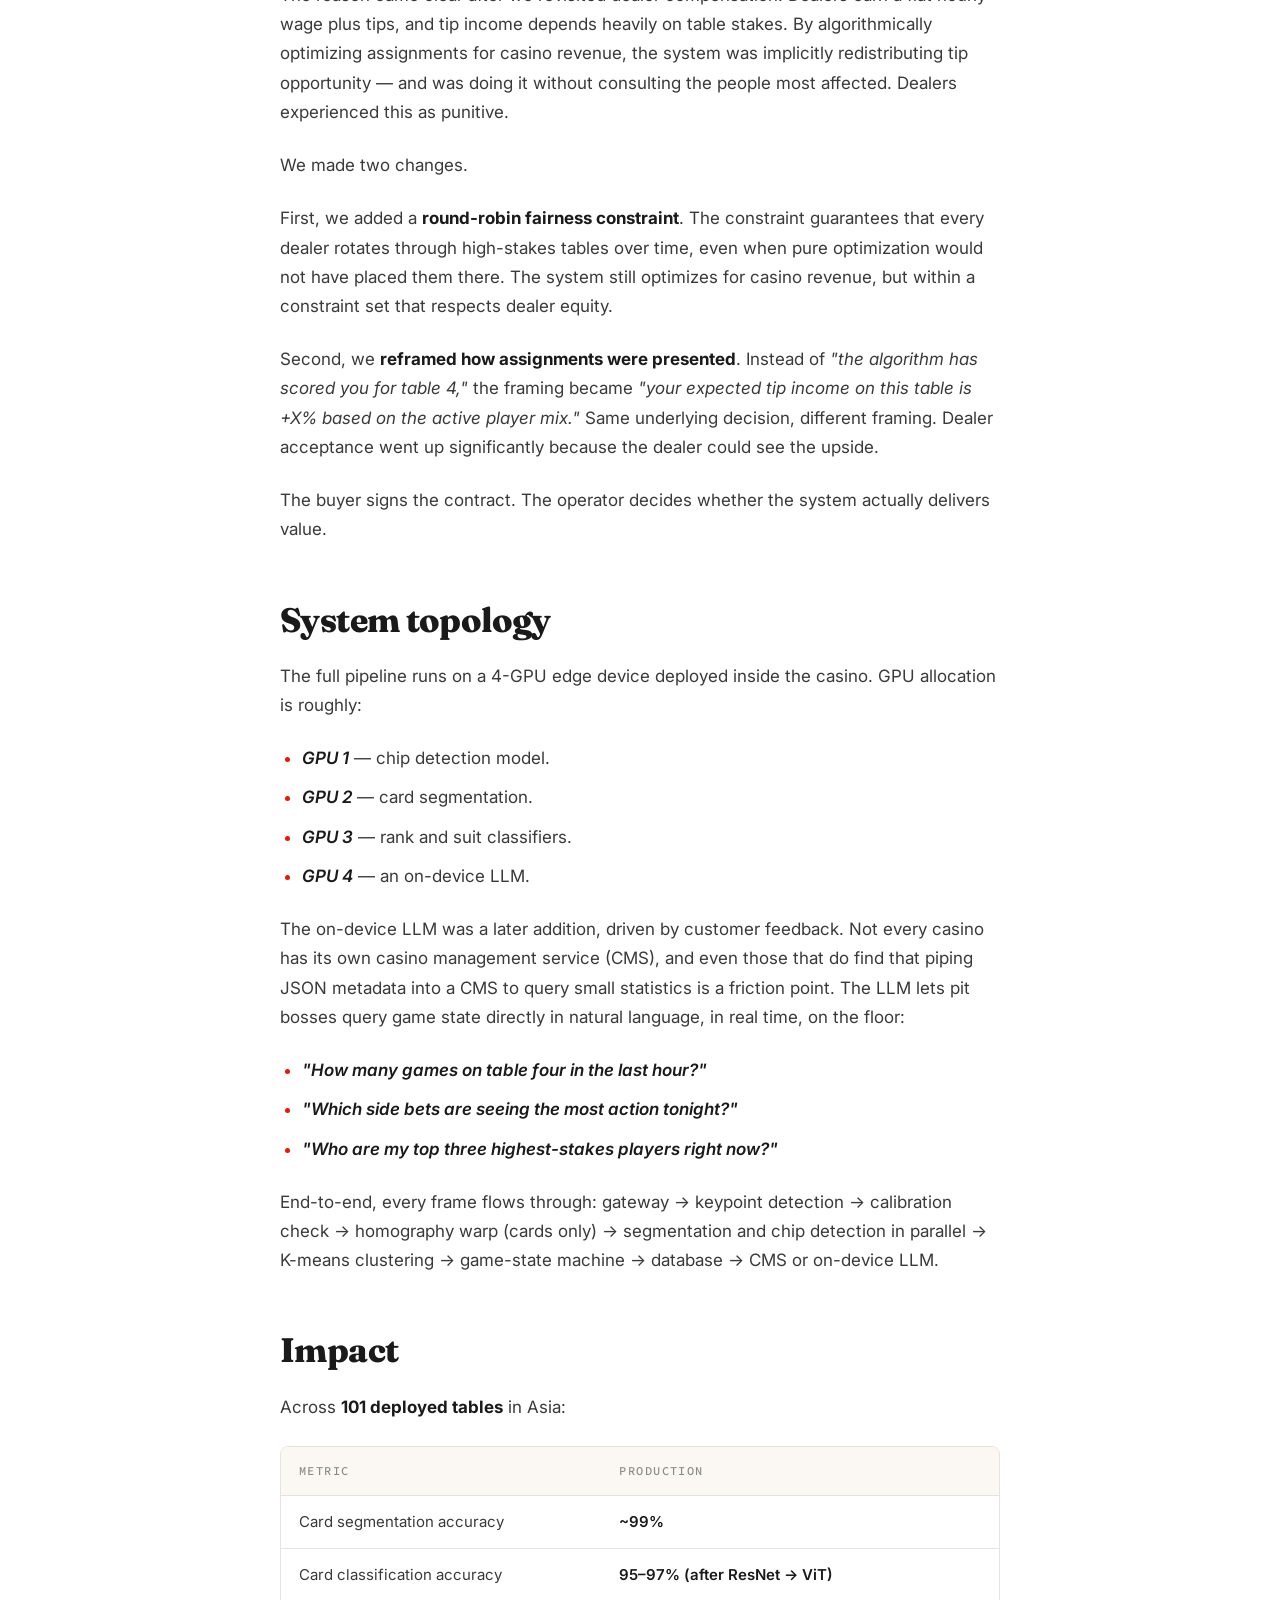
==== commit afc22d5f: "blog: add K-means algorithm-in-action composite Second figure in the K-means section showing the ass" ====
--- a/blog/casino-vision/index.html
+++ b/blog/casino-vision/index.html
@@ -154,6 +154,11 @@
         <figure>
           <img src="assets/k-progression.jpg" alt="A three-panel composite showing the same blackjack table at three successive moments in a round. Step 1: one player hand dealt — one card stack, one chip stack. Step 2: a second player hand has been dealt — two card stacks, two chip stacks. Step 3: a third player hand has been dealt — three card stacks, three chip stacks. The dealer hand is constant across all three panels." />
           <figcaption>The K-from-game-state invariant in action. As successive hands are dealt across a single round, the number of card stacks grows from 1 to 2 to 3 — and K-means uses exactly that count as its K every frame. No tuning, no hyperparameter.</figcaption>
+        </figure>
+
+        <figure>
+          <img src="assets/k-algorithm.jpg" alt="A three-panel composite showing the K-means association algorithm running over the same game progression. Step 4: a per-player chip zone is anchored as a region of interest (ROI) labelled 'Player 3 chips zone ROI' around the chip stack in the center betting position. Step 5: when two hands have been dealt, K-means partitions the chip and card stacks into two clusters labelled 'Cluster 1' and 'Cluster 2', each enclosed in a coloured ellipse. Step 6: with three hands dealt, K-means produces three clusters — 'Cluster 1', 'Cluster 2', 'Cluster 3' — and one is annotated as 'Active Player — P3', identifying whose turn it currently is." />
+          <figcaption>The same progression with the association algorithm running over it. Per-player chip zones are anchored as ROIs at the begin state (top). As K grows from 2 to 3, K-means partitions the chip and card stacks into K coloured clusters — each mapped to a specific seat — and the active player is identified by which cluster currently has live activity.</figcaption>
         </figure>
 
         <p class="phase-h">Anchoring at the begin state</p>
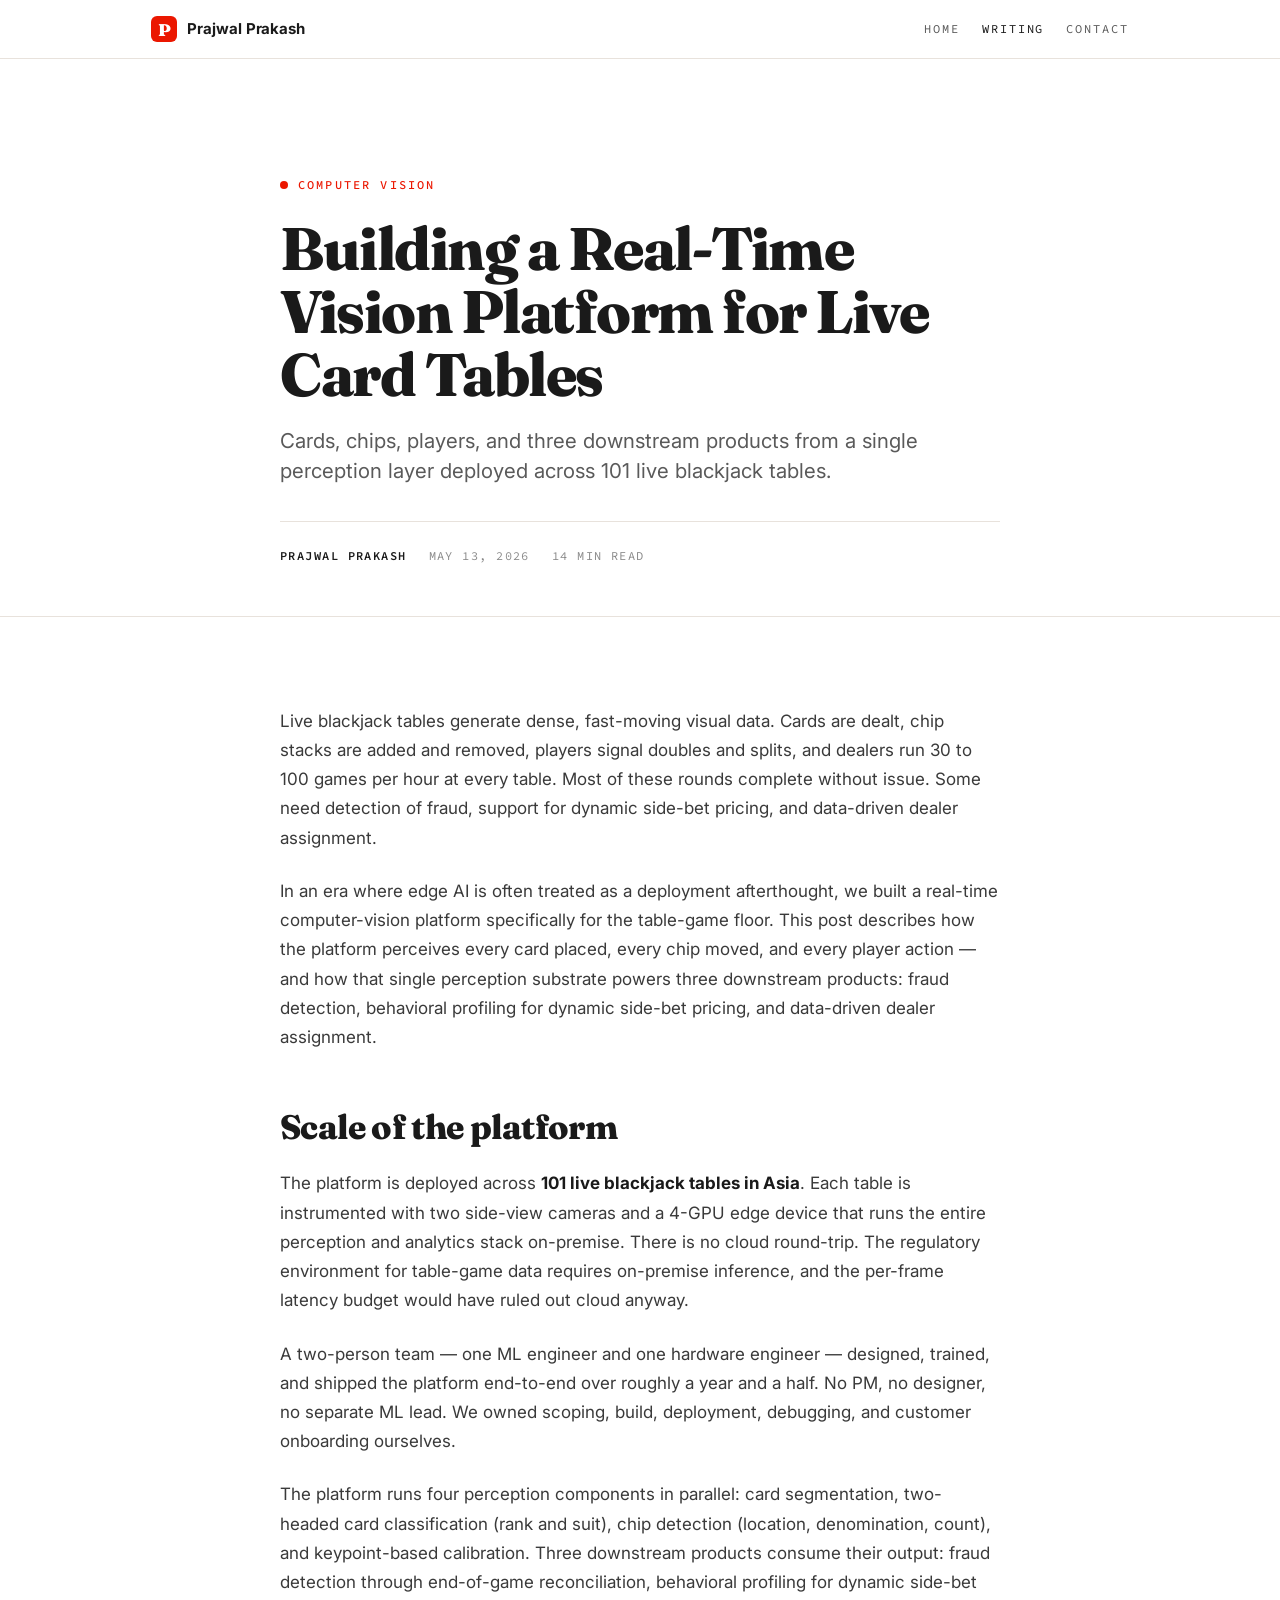
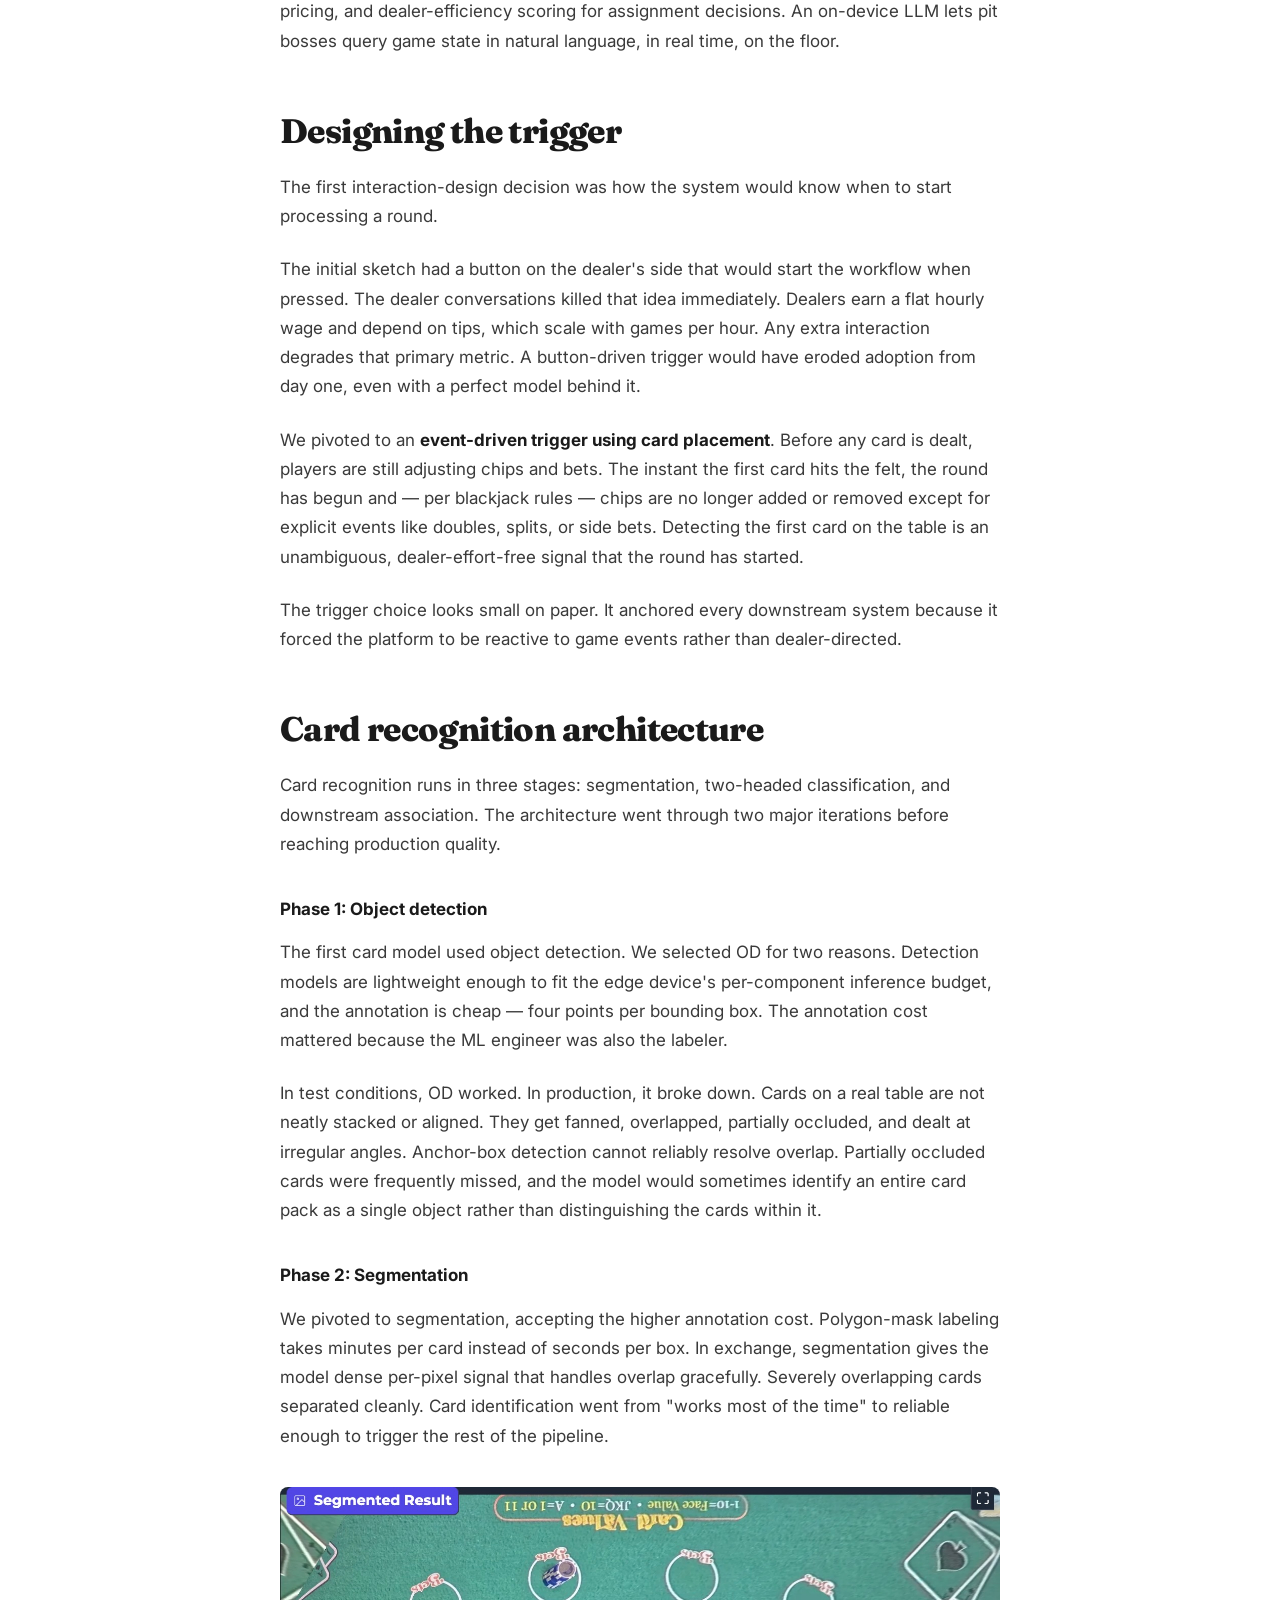
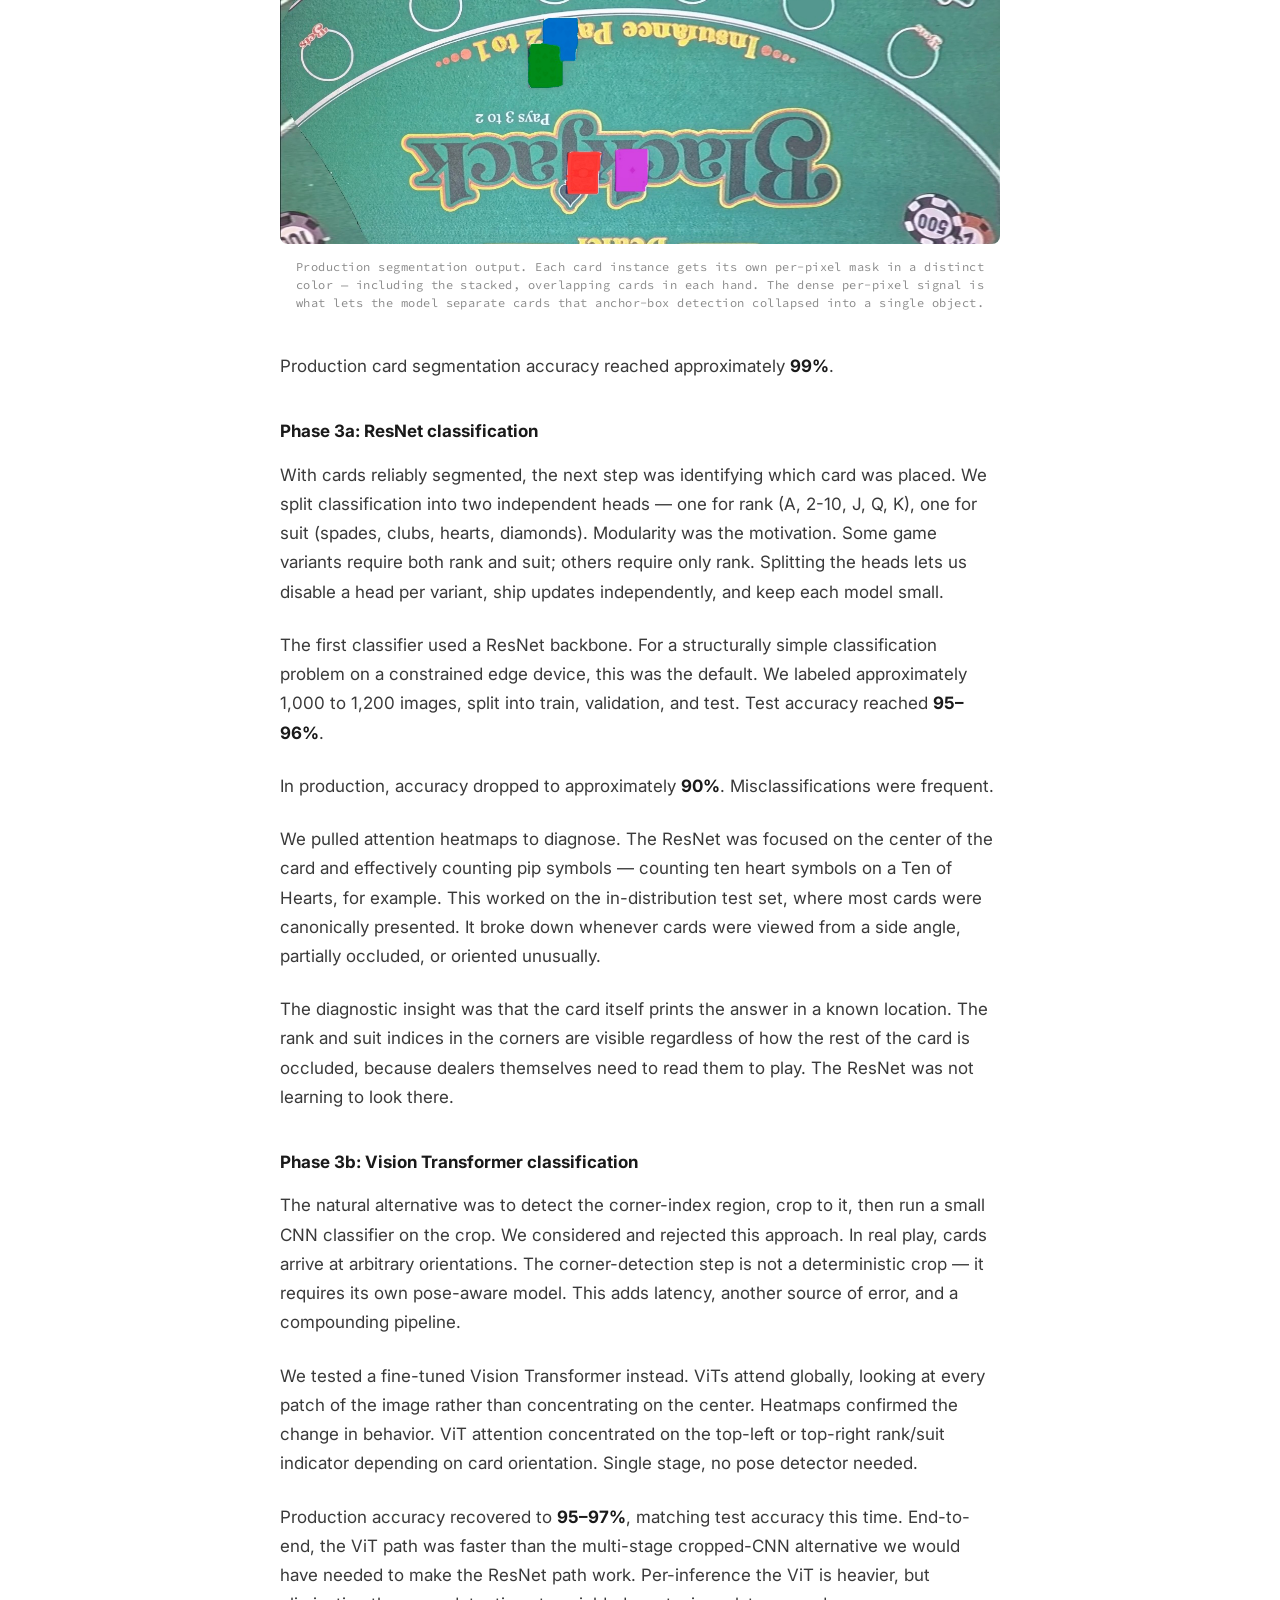
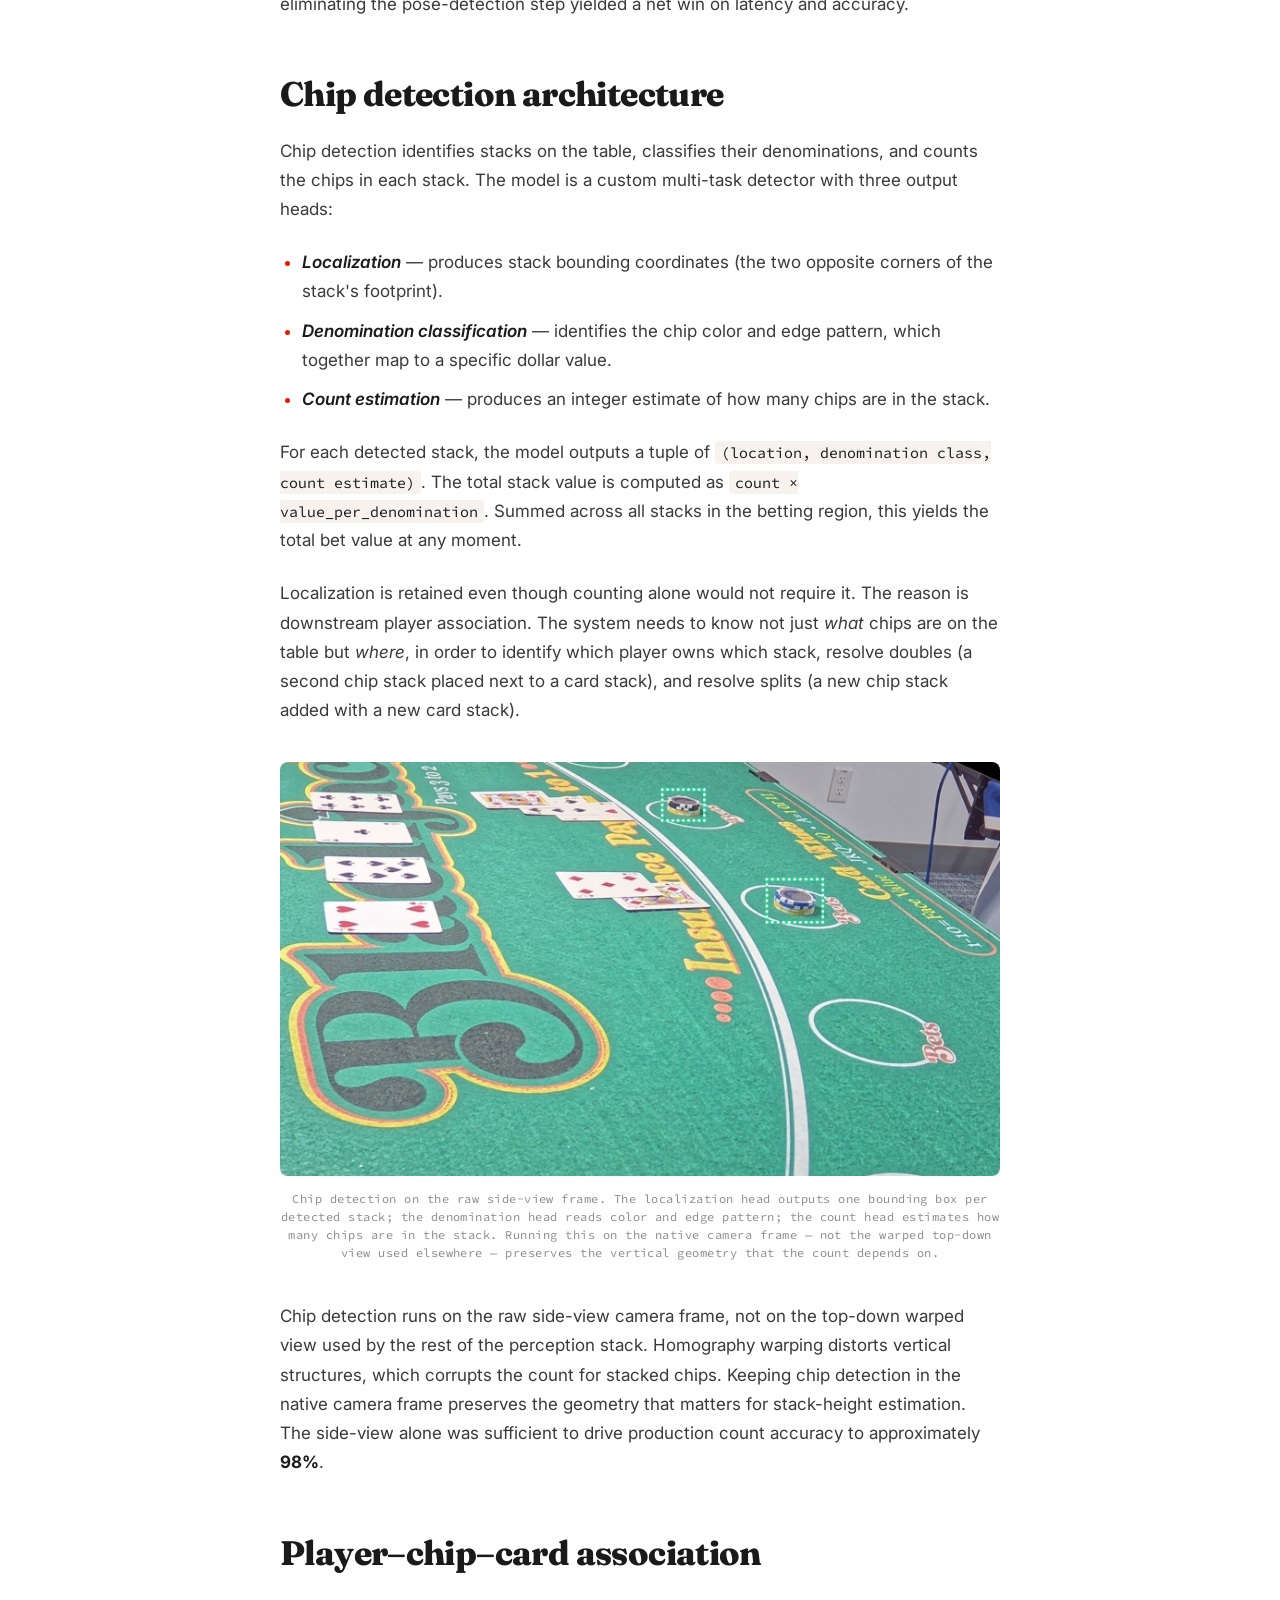
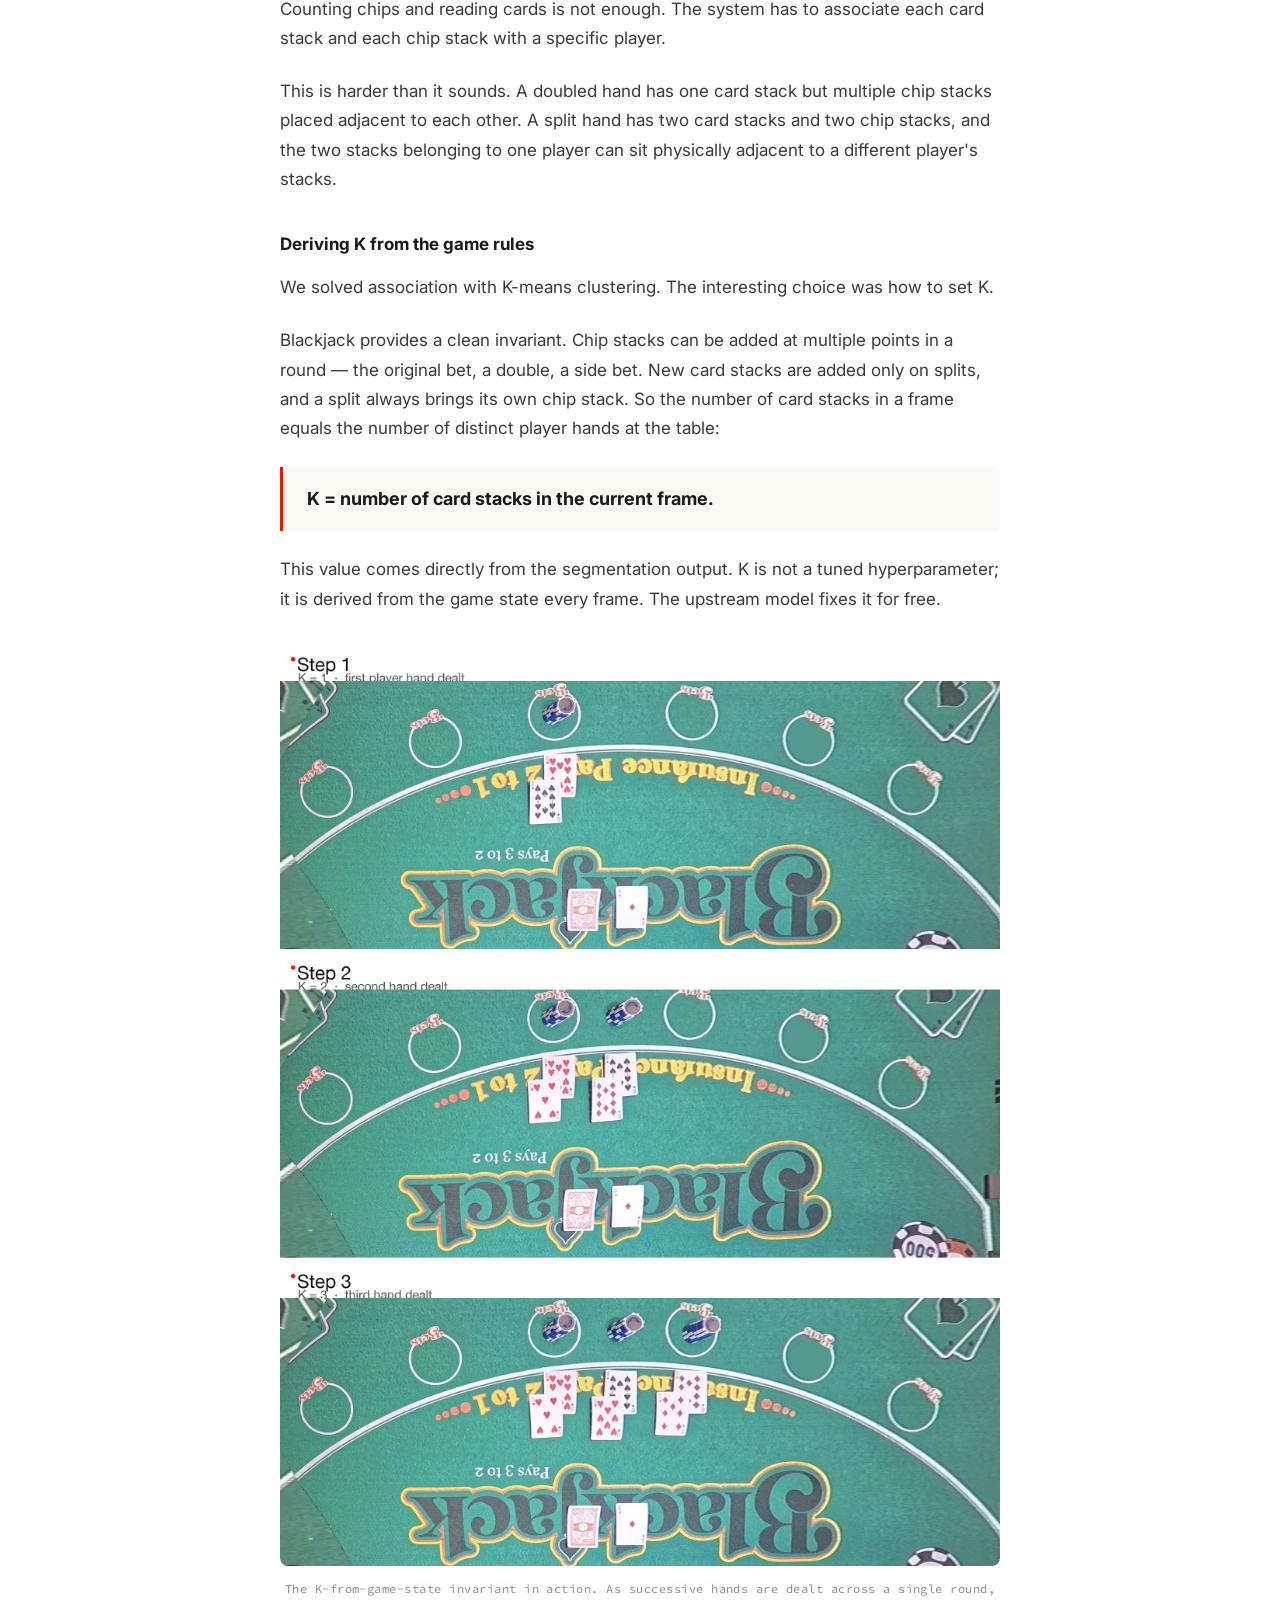
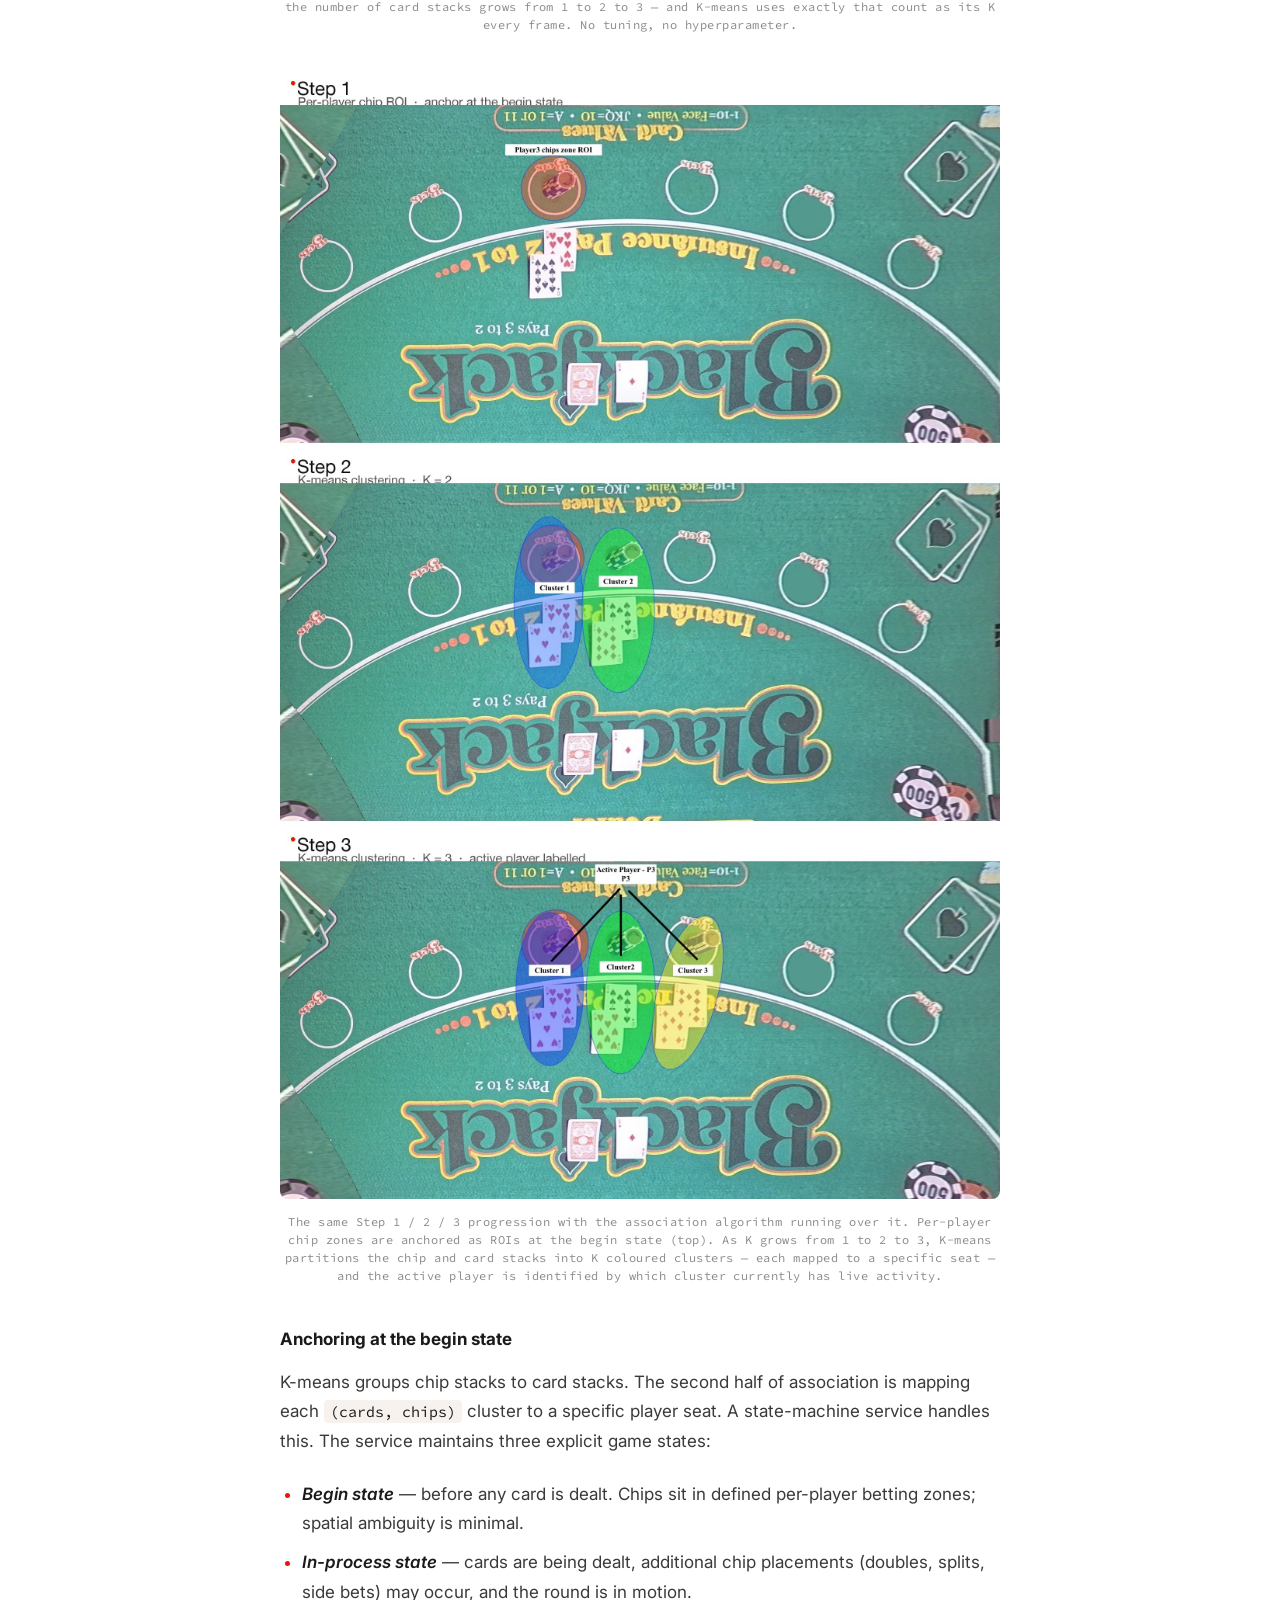
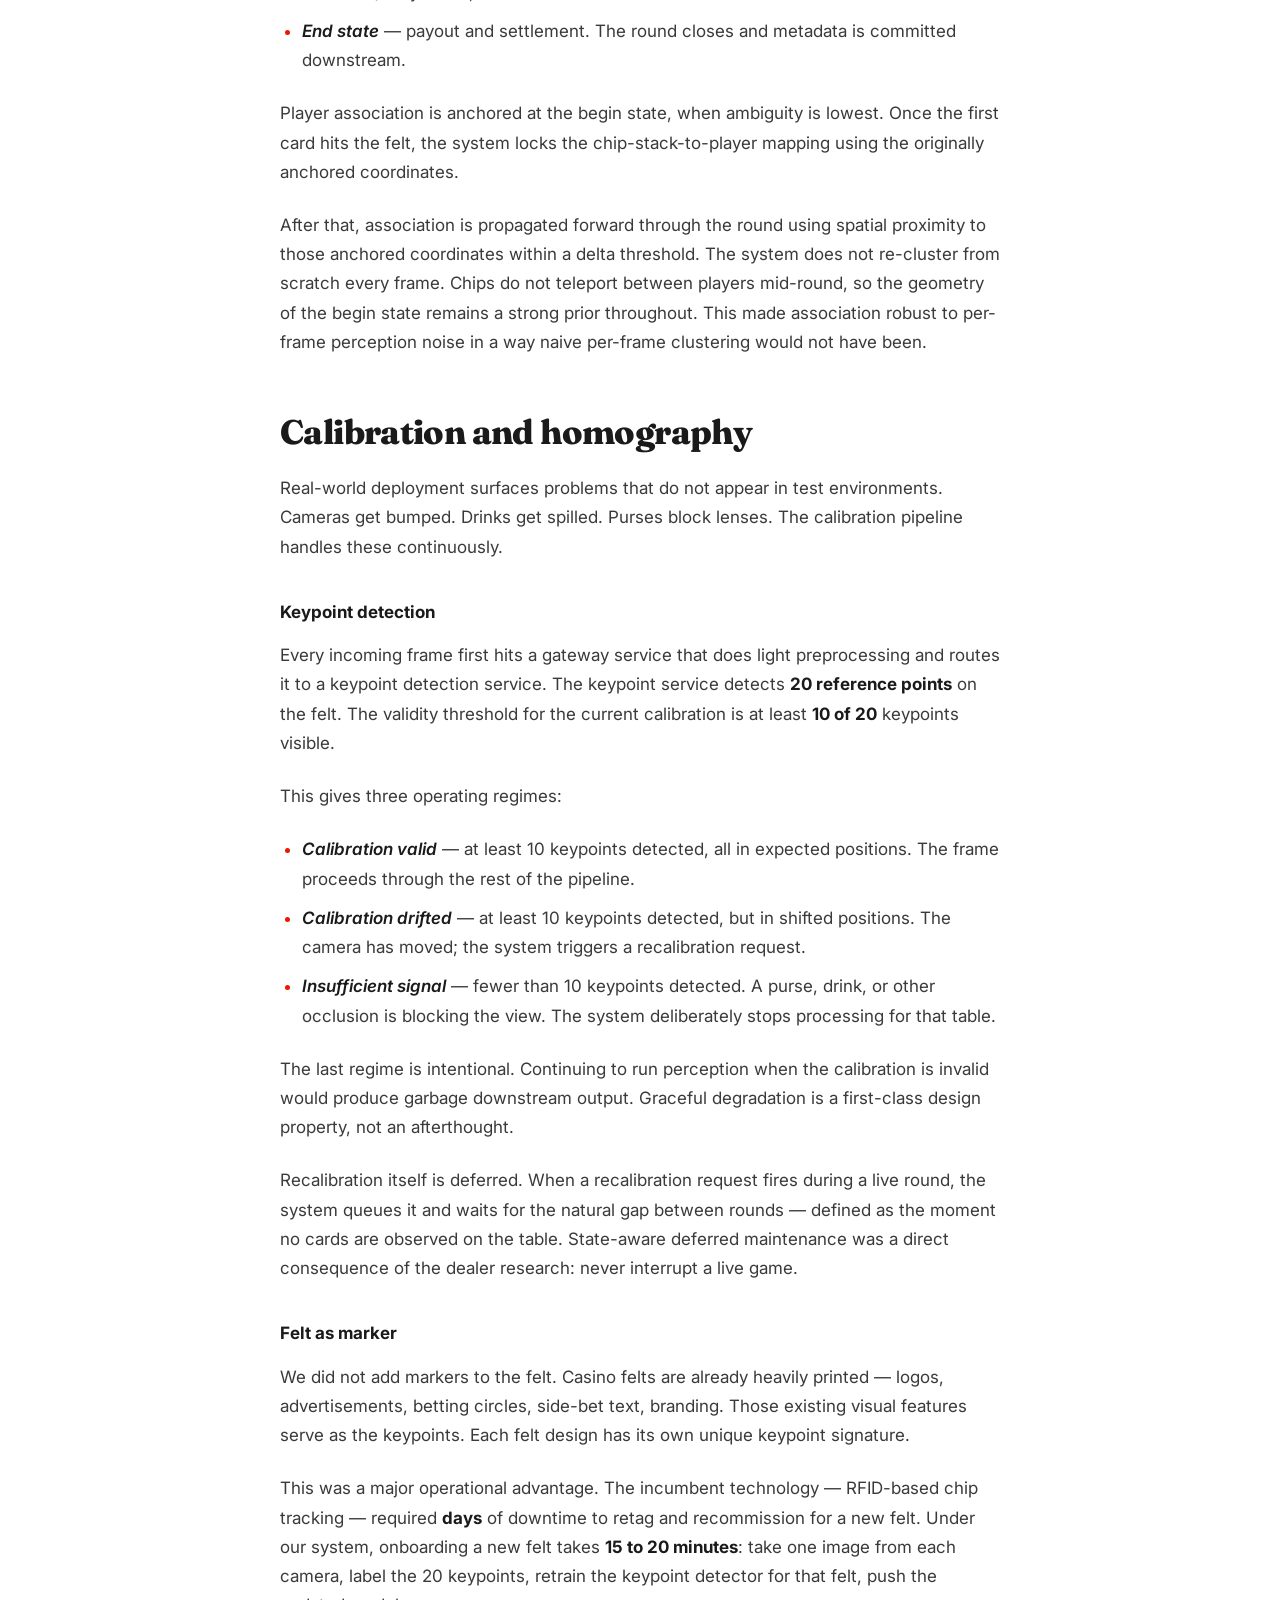
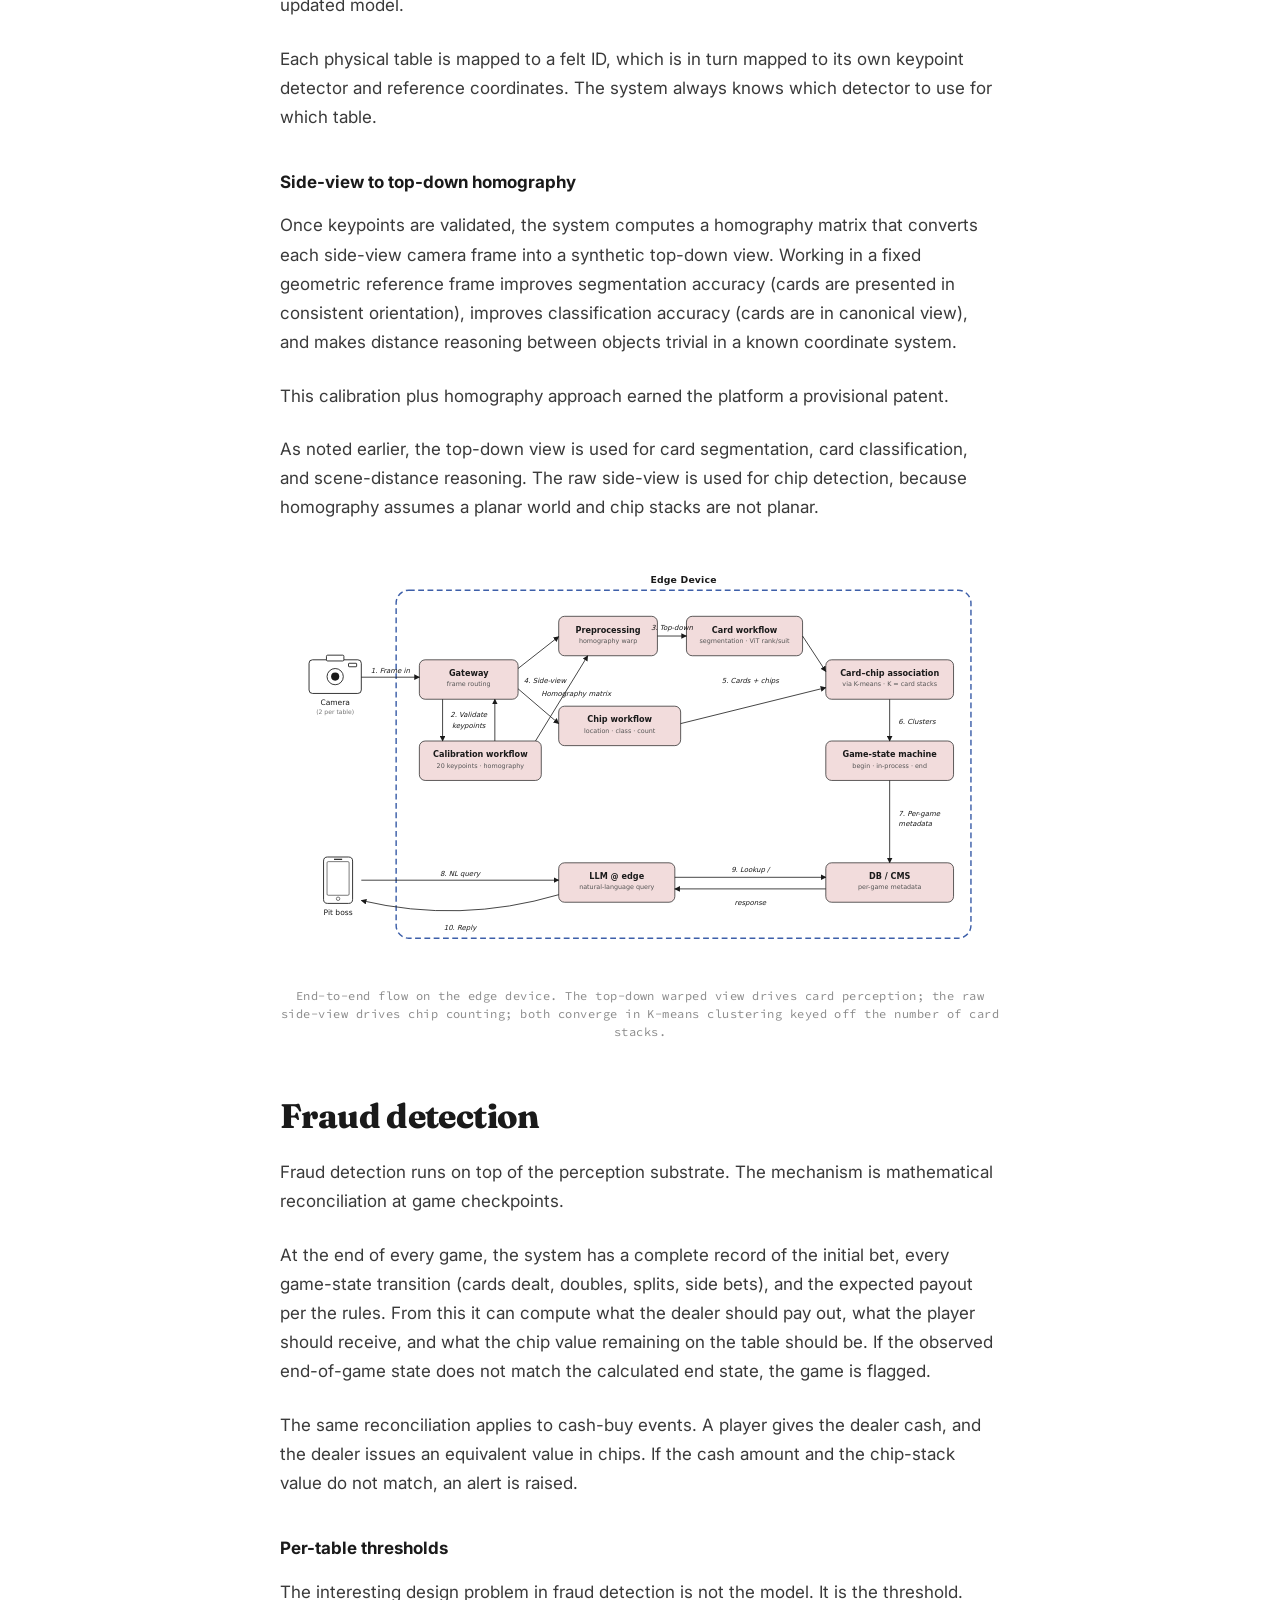
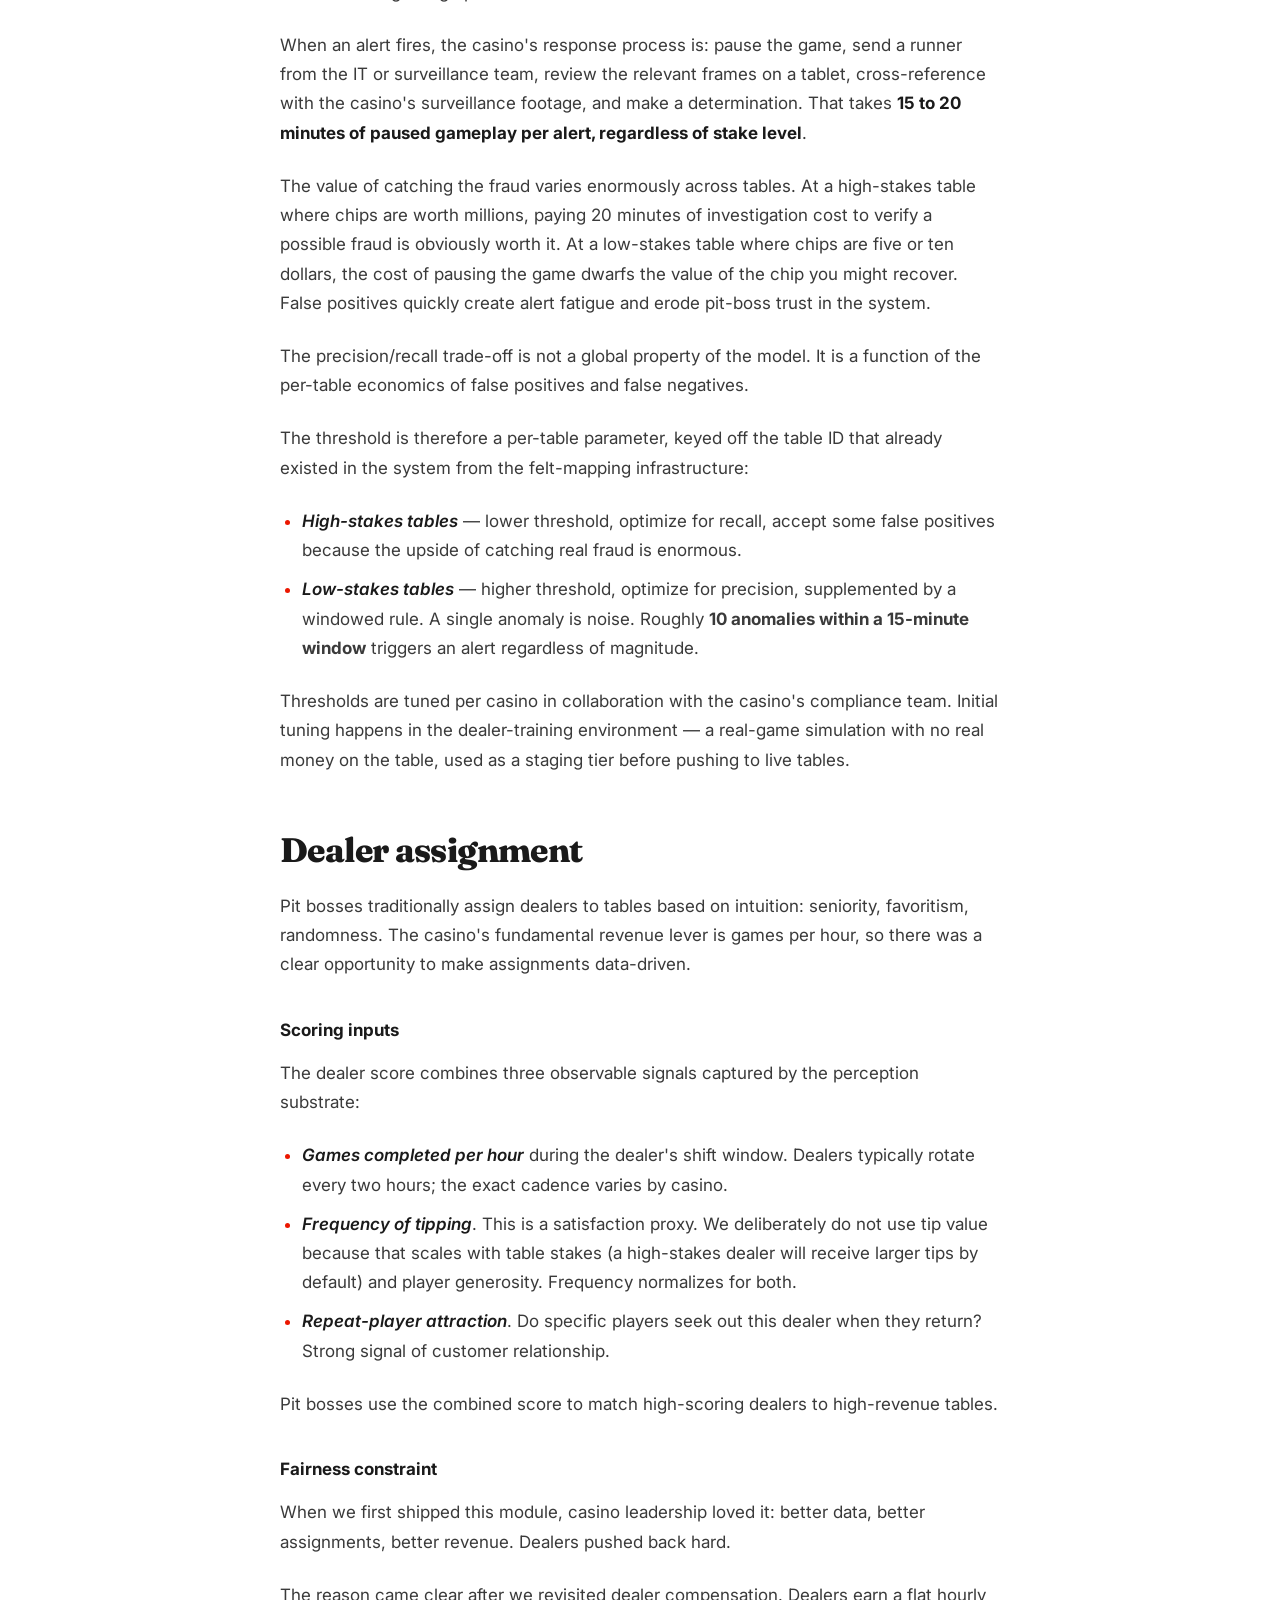
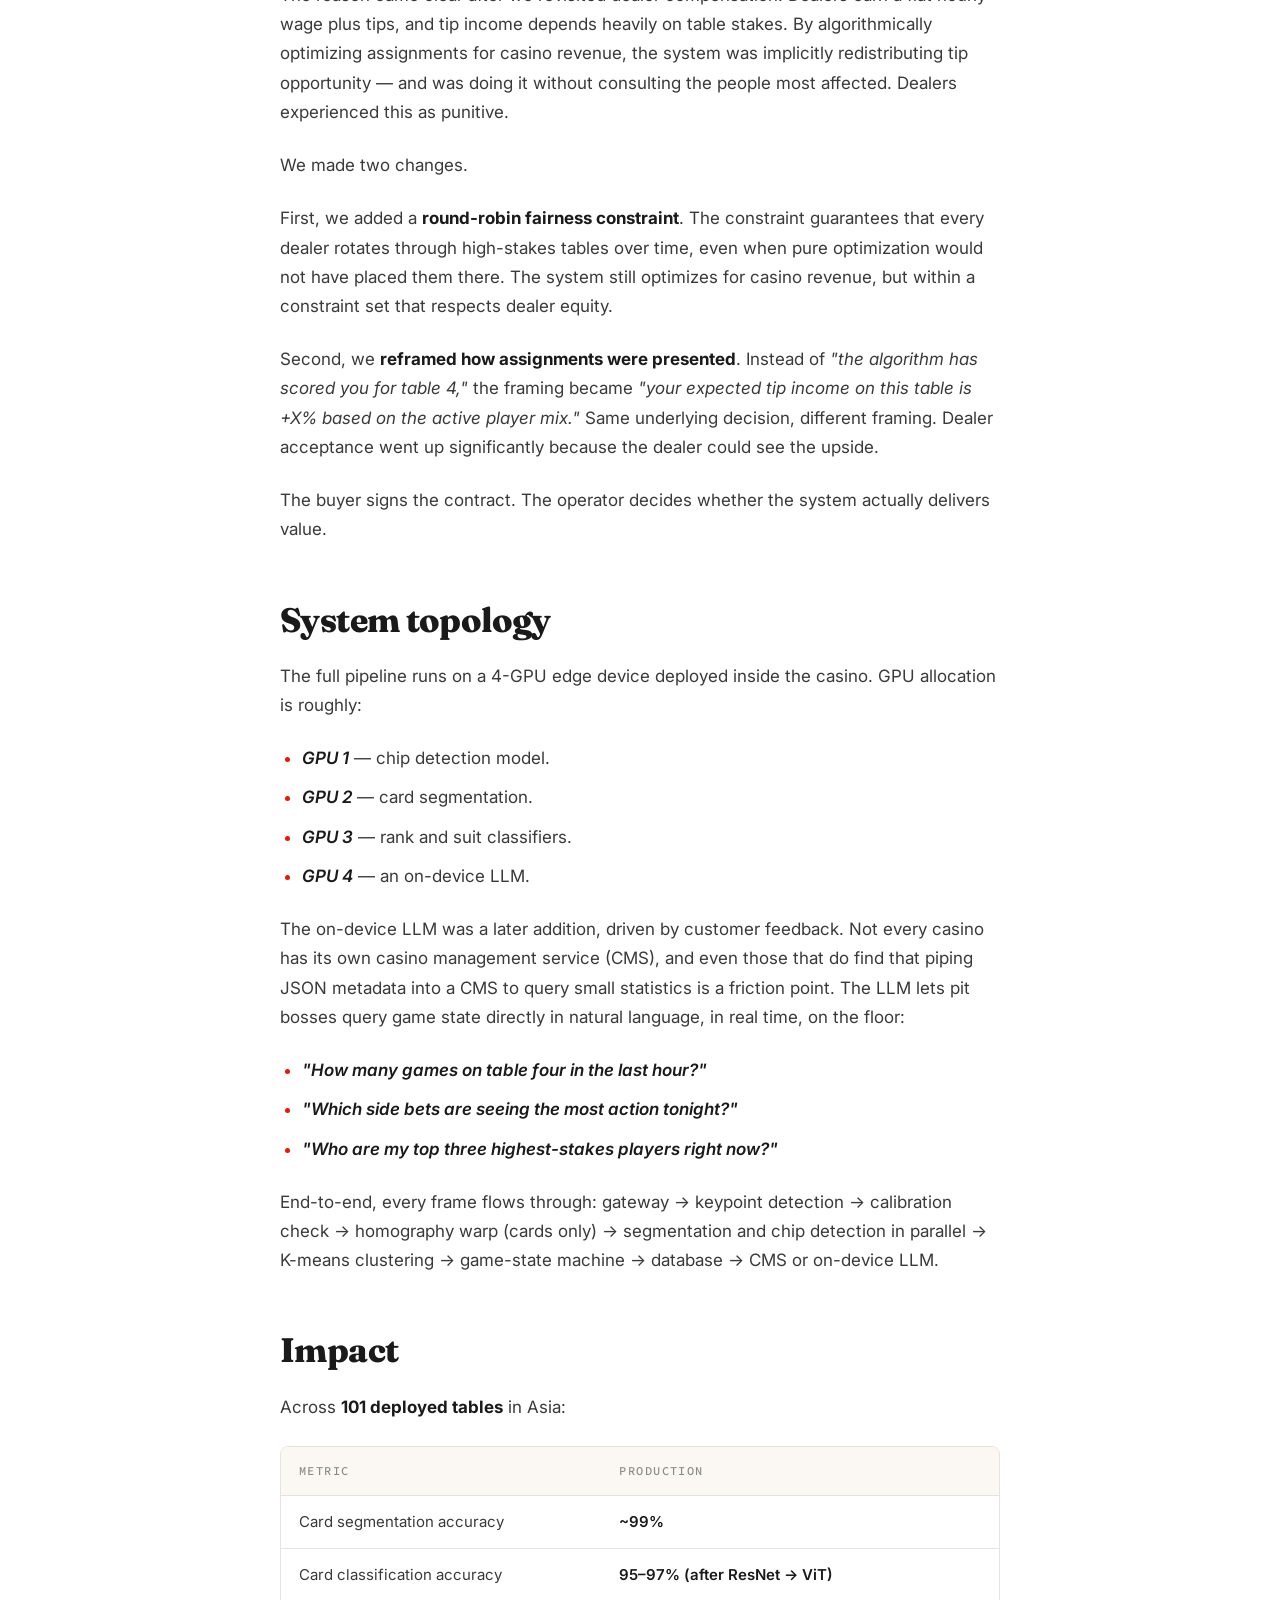
==== commit 9ec2bed6: "blog: relabel K-algorithm composite to Step 1/2/3 The K-algorithm composite mirrors the same Step 1/" ====
--- a/blog/casino-vision/index.html
+++ b/blog/casino-vision/index.html
@@ -157,8 +157,8 @@
         </figure>
 
         <figure>
-          <img src="assets/k-algorithm.jpg" alt="A three-panel composite showing the K-means association algorithm running over the same game progression. Step 4: a per-player chip zone is anchored as a region of interest (ROI) labelled 'Player 3 chips zone ROI' around the chip stack in the center betting position. Step 5: when two hands have been dealt, K-means partitions the chip and card stacks into two clusters labelled 'Cluster 1' and 'Cluster 2', each enclosed in a coloured ellipse. Step 6: with three hands dealt, K-means produces three clusters — 'Cluster 1', 'Cluster 2', 'Cluster 3' — and one is annotated as 'Active Player — P3', identifying whose turn it currently is." />
-          <figcaption>The same progression with the association algorithm running over it. Per-player chip zones are anchored as ROIs at the begin state (top). As K grows from 2 to 3, K-means partitions the chip and card stacks into K coloured clusters — each mapped to a specific seat — and the active player is identified by which cluster currently has live activity.</figcaption>
+          <img src="assets/k-algorithm.jpg" alt="A three-panel composite showing the K-means association algorithm running over the same Step 1 / Step 2 / Step 3 game-state progression. Step 1: a per-player chip zone is anchored as a region of interest (ROI) labelled 'Player 3 chips zone ROI' around the single chip stack at the begin state. Step 2: with two hands dealt, K-means partitions the chip and card stacks into two clusters labelled 'Cluster 1' and 'Cluster 2', each enclosed in a coloured ellipse. Step 3: with three hands dealt, K-means produces three clusters — 'Cluster 1', 'Cluster 2', 'Cluster 3' — and one is annotated as 'Active Player — P3', identifying whose turn it currently is." />
+          <figcaption>The same Step 1 / 2 / 3 progression with the association algorithm running over it. Per-player chip zones are anchored as ROIs at the begin state (top). As K grows from 1 to 2 to 3, K-means partitions the chip and card stacks into K coloured clusters — each mapped to a specific seat — and the active player is identified by which cluster currently has live activity.</figcaption>
         </figure>
 
         <p class="phase-h">Anchoring at the begin state</p>
